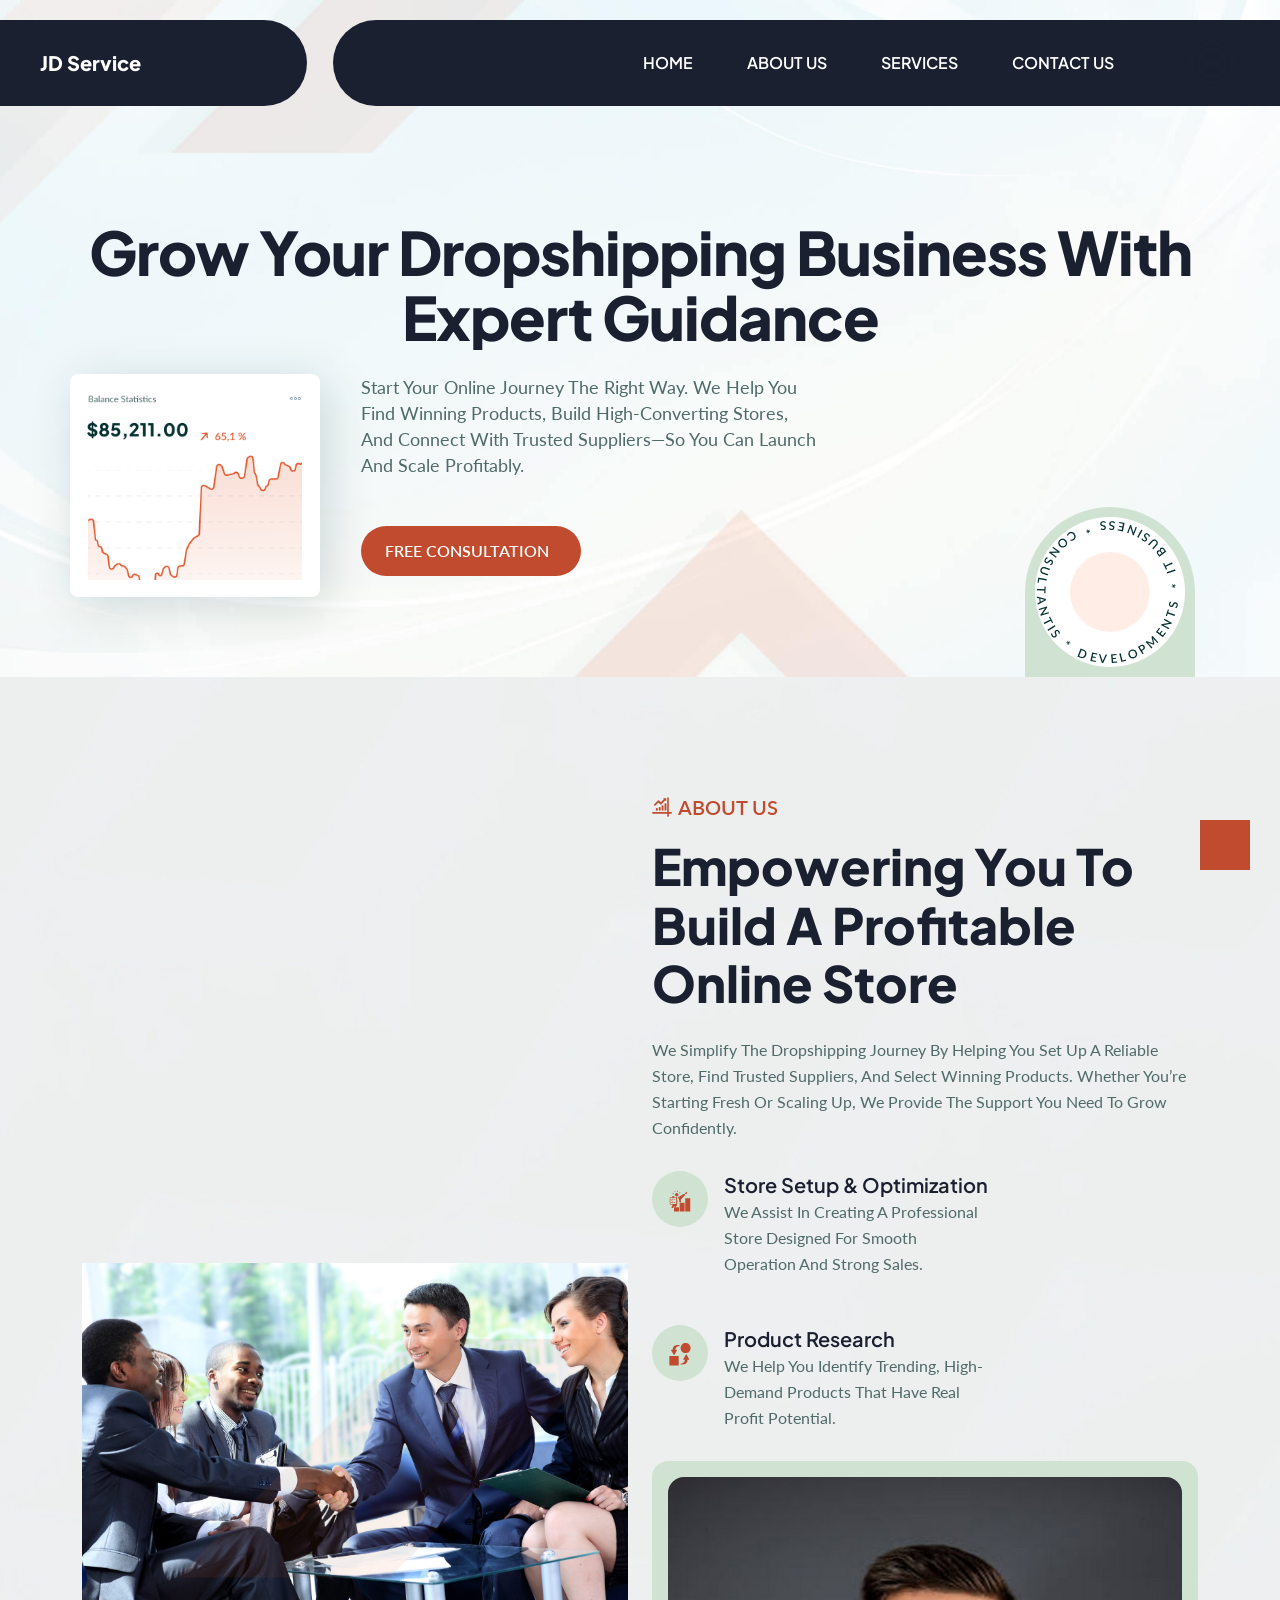
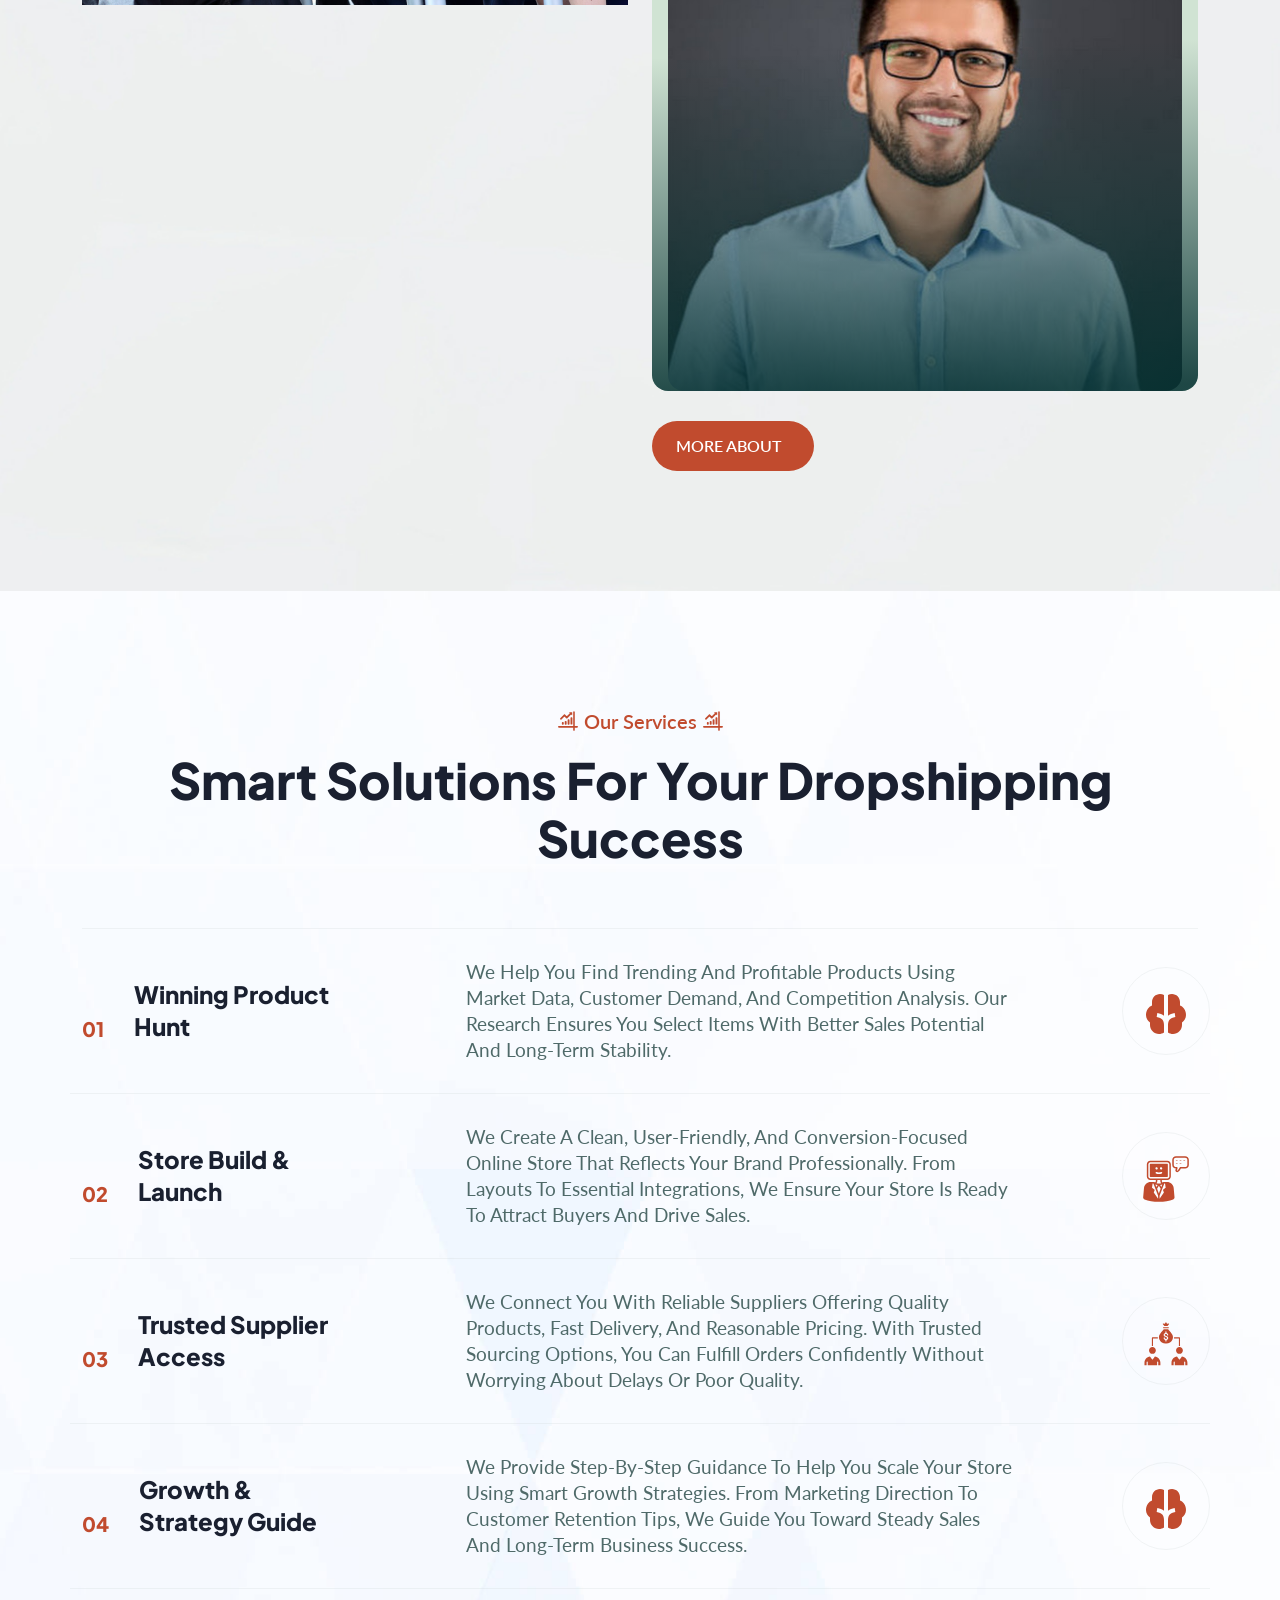
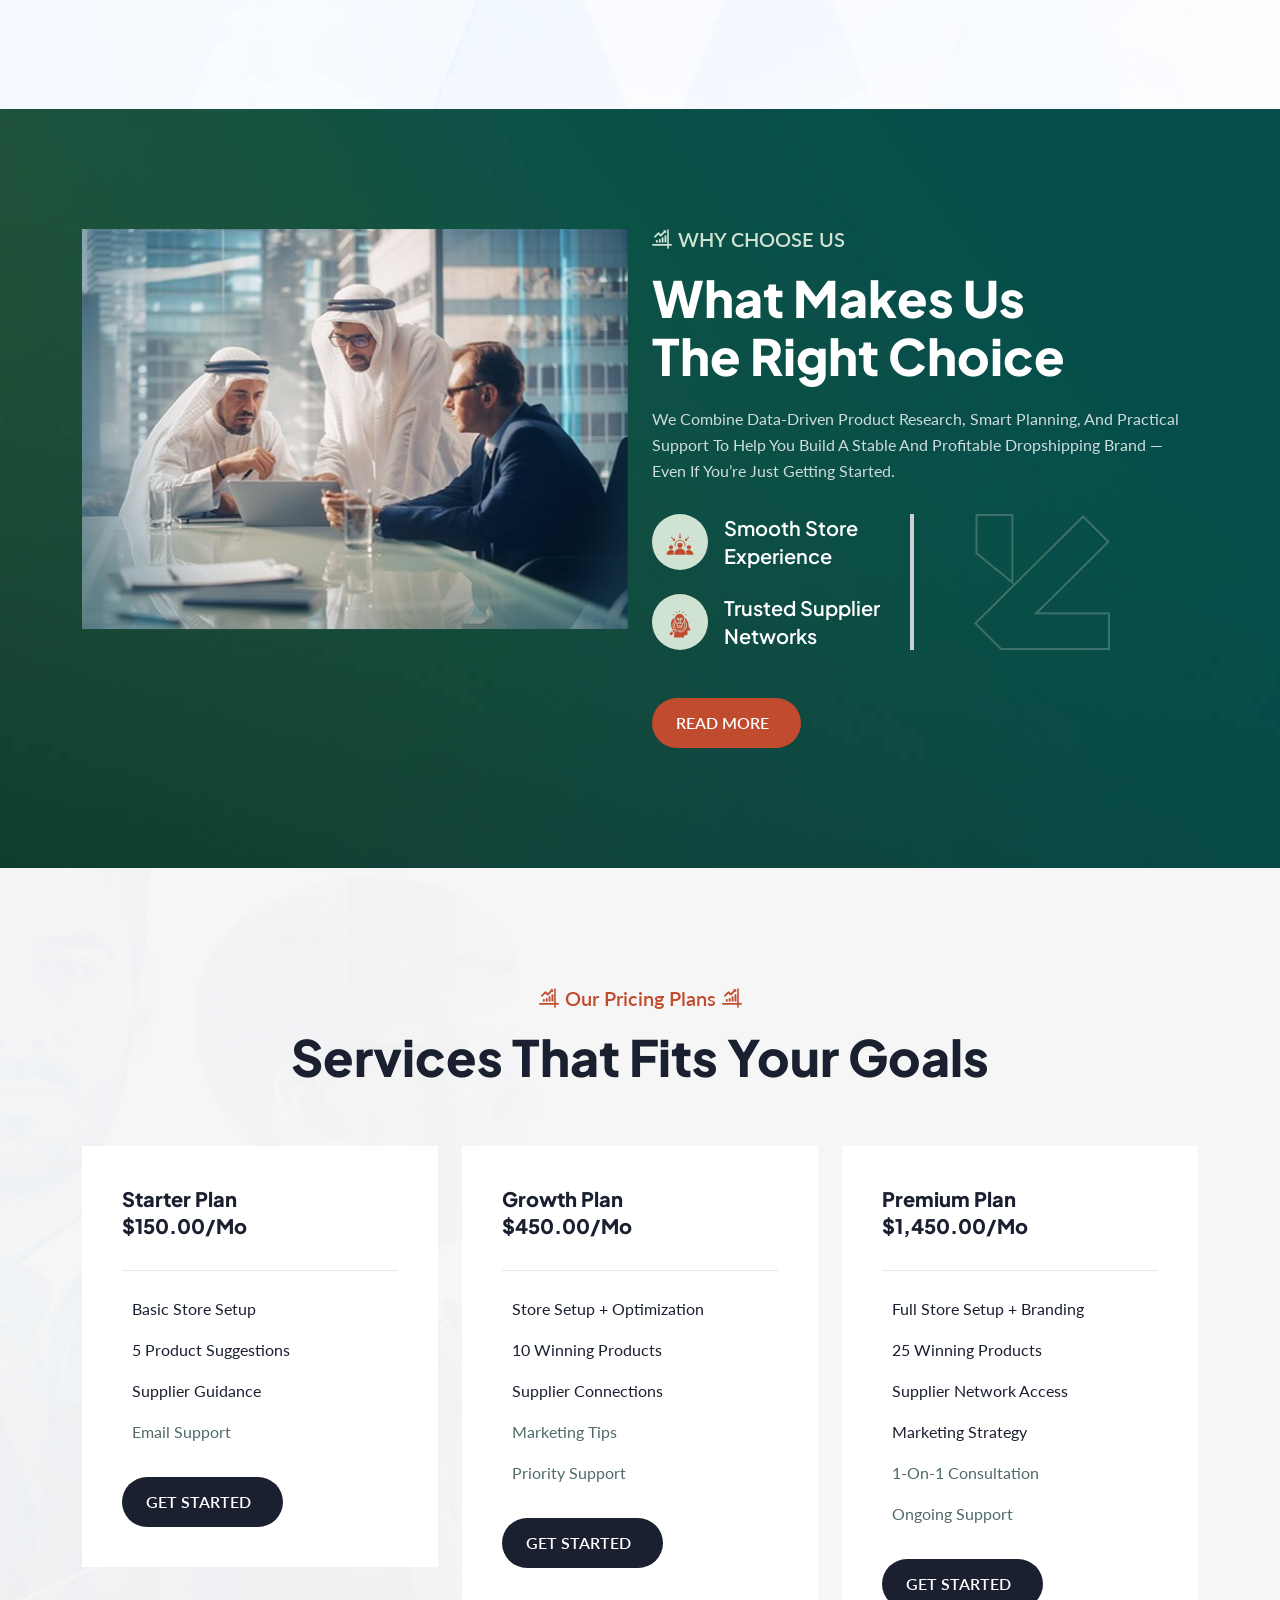
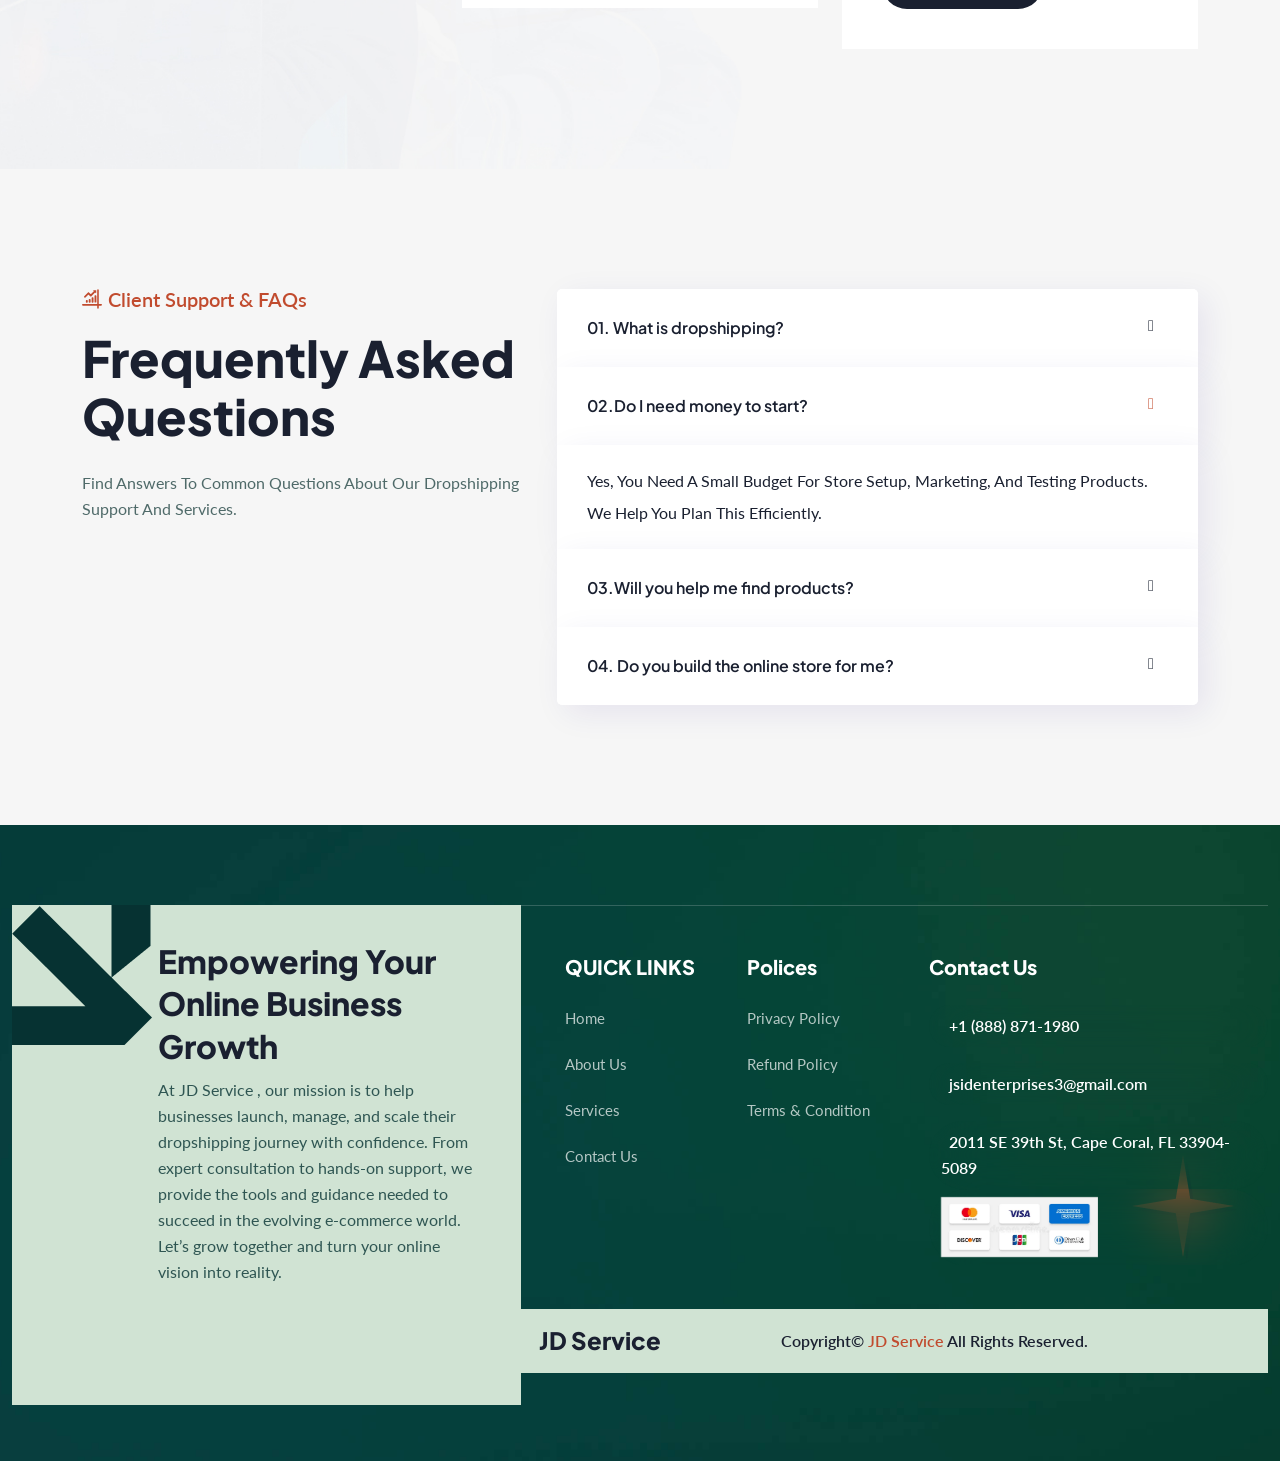
==== index.html @ 4fdf4303 "new" ====
<!DOCTYPE html>
<html lang="en">
    <!--<< Header Area >>-->
    <head>
       <!-- ========== Meta Tags ========== -->
        <meta charset="UTF-8">
        <meta http-equiv="X-UA-Compatible" content="IE=edge">
        <meta name="viewport" content="width=device-width, initial-scale=1">
        <meta name="author" content="Gramentheme">
        <meta name="description" content="Crovix – Corporate Business Consulting HTML Template">
        <!-- ======== Page title ============ -->
        <title>JD Service </title>
        <!--<< Favcion >>-->
        <link rel="shortcut icon" href="assets/img/favicon.svg">
        <!--<< Bootstrap min.css >>-->
        <link rel="stylesheet" href="assets/css/bootstrap.min.css">
        <!--<< All Min Css >>-->
        <link rel="stylesheet" href="assets/css/all.min.css">
        <!--<< Animate.css >>-->
        <link rel="stylesheet" href="assets/css/animate.css">
        <!--<< Magnific Popup.css >>-->
        <link rel="stylesheet" href="assets/css/magnific-popup.css">
        <!--<< MeanMenu.css >>-->
        <link rel="stylesheet" href="assets/css/meanmenu.css">
        <!--<< Swiper Bundle.css >>-->
        <link rel="stylesheet" href="assets/css/swiper-bundle.min.css">
        <!--<< Nice Select.css >>-->
        <link rel="stylesheet" href="assets/css/nice-select.css">
        <!--<< Main.css >>-->
        <link rel="stylesheet" href="assets/css/main.css">
                            
    </head>
    <body>

       
        <!-- Preloader Start -->
          

        <!-- GT Back To Top Start -->
        <button id="gt-back-top" class="gt-back-to-top show">
            <i class="fa-regular fa-arrow-up"></i>
        </button>

        <!-- GT MouseCursor Start -->
        <div class="mouseCursor cursor-outer"></div>
        <div class="mouseCursor cursor-inner"></div>

        <!-- Offcanvas Area Start -->
        <div class="fix-area">
            <div class="offcanvas__info">
                <div class="offcanvas__wrapper">
                    <div class="offcanvas__content">
                        <div class="offcanvas__top mb-5 d-flex justify-content-between align-items-center">
                            <div class="offcanvas__logo">
                                 <a href="index.html">
                                    <h3>JD Service </h3>
                                </a>
                            </div>
                            <div class="offcanvas__close">
                                <button>
                                <i class="fas fa-times"></i>
                                </button>
                            </div>
                        </div>
                        <p class="text d-none d-xl-block">
                           At JD Service , we focus on guiding new and growing businesses toward successful dropshipping. Our structured approach makes complex steps simple, helping you launch confidently and scale with ease. Whether you’re just beginning or looking to expand, our professional support ensures stability, growth, and long-term success.
                        </p>
                        <div class="mobile-menu fix mb-3"></div>
                        <div class="offcanvas__contact d-xl-block">
                            <h4 class="d-xl-block">Contact Info</h4>
                            <ul class="d-xl-block">
                                <li class="d-flex align-items-center">
                                    <div class="offcanvas__contact-icon">
                                        <i class="fal fa-map-marker-alt"></i>
                                    </div>
                                    <div class="offcanvas__contact-text">
                                        <a target="_blank" href="#">2011 SE 39th St, Cape Coral, FL 33904-5089</a>
                                    </div>
                                </li>
                                <li class="d-flex align-items-center">
                                    <div class="offcanvas__contact-icon mr-15">
                                        <i class="fal fa-envelope"></i>
                                    </div>
                                    <div class="offcanvas__contact-text">
                                        <a href="mailto:jsidenterprises3@gmail.com"><span class="mailto:jsidenterprises3@gmail.com">jsidenterprises3@gmail.com</span></a>
                                    </div>
                                </li>
                                <li class="d-flex align-items-center">
                                    <div class="offcanvas__contact-icon mr-15">
                                        <i class="fal fa-clock"></i>
                                    </div>
                                    <div class="offcanvas__contact-text">
                                        <a target="_blank" href="#">MON-SAT 8:00 AM-6:00 PM EDT</a>
                                    </div>
                                </li>
                                <li class="d-flex align-items-center">
                                    <div class="offcanvas__contact-icon mr-15">
                                        <i class="far fa-phone"></i>
                                    </div>
                                    <div class="offcanvas__contact-text">
                                        <a href="tel:+18888711980">+1 (888) 871-1980</a>
                                    </div>
                                </li>
                            </ul>
                         
                        </div>
                    </div>
                </div>
            </div>
        </div>
        <div class="offcanvas__overlay"></div>
       
        <!-- Header Section Start -->
        <header id="header-sticky" class="header-1">
            <div class="container-fluid">
                <div class="mega-menu-wrapper">
                    <div class="header-main">
                        <div class="header-left">
                            <div class="logo">
                            <a href="index.html" class="header-logo">
                                <h4 class="text-white">JD Service </h4>
                            </a>
                             <a href="index.html" class="header-logo-2">
                                <h3 class="">JD Service </h2>
                                
                            </a>
                        </div>
                        </div>
                        <div class="header-right d-flex align-items-center mt-0">
                            <div class="mean__menu-wrapper">
                                <div class="main-menu">
                                    <nav id="mobile-menu">
                                        <ul>
                                            <li class="has-dropdown active menu-thumb">
                                                <a href="index.html">
                                                    HOME
                                                </a>
                                            </li>
                                            <li>
                                                <a href="about.html">ABOUT US</a>
                                            </li>
                                           
                                            <li>
                                                <a href="service.html">
                                                    SERVICES
                                                </a>
                                                
                                            </li>
                                            
                                          
                                            <li>
                                                <a href="contact.html">CONTACT US</a>
                                            </li>
                                        </ul>
                                    </nav>
                                </div>
                            </div> 
                            <div class="header-call-item">
                                <div class="caller-button">
                                    <div class="icon">
                                        <i class="fa-solid fa-phone"></i>
                                    </div>
                                    <div class="content">
                                        <span>MON-SAT 8:00 AM-6:00 PM EDT</span>
                                        <h3>
                                            <a href="tel:+18888711980">+1 (888) 871-1980</a>
                                        </h3>
                                    </div>
                                </div>
                                <div class="header__hamburger my-auto">
                                <div class="sidebar__toggle">
                                    <i class="fa-solid fa-bars-staggered"></i>
                                </div>
                            </div>
                            </div>
                        </div>
                    </div>
                </div>
            </div>
        </header>

        <!-- GT Hero Section Start -->
        <section class="hero-section hero-1 fix bg-cover" style="background-image: url(assets/img/home-1/hero/hero-1-bg.jpg);">
            <div class="radius-box-1">
                <div class="circle-image">
                    <img src="assets/img/home-1/hero/circle.png" alt="img">
                    <div class="star">
                        <i class="fa-solid fa-star"></i>
                    </div>
                </div>
            </div>
            <div class="right-shape">
                <img src="assets/img/home-1/hero/count.png" alt="">
            </div>
           <div class="container-fluid">
              <div class="row g-4">
                <div class="col-xl-12">
                    <div class="gt-hero-content">
                        <h1 class="wow img-custom-anim-top" data-wow-duration="1.3s" data-wow-delay="0.3s">
                            Grow Your Dropshipping Business  with Expert Guidance
                        </h1>
                    </div>
                </div>
                <div class="col-xl-3 col-lg-3">
                    <div class="gt-shape-image">
                        <img src="assets/img/home-1/hero/map.png" alt="img">
                    </div>
                </div>
                
                <div class="col-xl-5 col-lg-5">
                    <div class="right-content wow img-custom-anim-right" data-wow-duration="1.3s" data-wow-delay="0.3s">
                        <p>
                           Start your online journey the right way. We help you find winning products, build high-converting stores, and connect with trusted suppliers—so you can launch and scale profitably.
                        </p>
                        <a href="contact.html" class="gt-theme-btn">
                            <span>FREE CONSULTATION <i class="fa-solid fa-arrow-right"></i></span>
                            <span>FREE CONSULTATION <i class="fa-solid fa-arrow-right"></i></span>
                        </a>
                    </div>
                </div>
              </div>
           </div>
        </section>

        <!-- GT About Section Start -->
        <section class="about-section-1 section-padding fix bg-cover" style="background-image: url(assets/img/home-1/about/about-bg.jpg);">
            <div class="container">
                <div class="gt-about-wrapper">
                    <div class="row g-4 align-items-center">
                        <div class="col-lg-6">
                            <div class="gt-about-image wow img_full img_left_animation">
                                <img src="assets/img/AdobeStock_43465749.jpeg" alt="img">
                                <div class="gt-shape">
                                     <img src="assets/img/home-1/about/shape-2.png" alt="img">
                                </div>
                            </div>
                        </div>
                        <div class="col-lg-6">
                            <div class="gt-about-content">
                                <div class="gt-section-title mb-0">
                                    <span class="gt-sub-title wow fadeInUp">
                                        <img src="assets/img/home-1/icon/03.svg" alt="img"> ABOUT US
                                    </span>
                                    <h2 class="wow fadeInUp" data-wow-delay=".3s">
                                        Empowering You to Build a Profitable Online Store
                                    </h2>
                                </div>
                                <p class="gt-text wow fadeInUp" data-wow-delay=".5s">
                                    We simplify the dropshipping journey by helping you set up a reliable store, find trusted suppliers, and select winning products. Whether you’re starting fresh or scaling up, we provide the support you need to grow confidently.
                                </p>
                                <div class="gt-about-right-item">
                                    <div class="gt-about-icon">
                                        <div class="gt-icon-item wow fadeInUp" data-wow-delay=".3s">
                                            <div class="gt-icon">
                                                <img src="assets/img/home-1/icon/17.svg" alt="img">
                                            </div>
                                            <div class="content">
                                                <h4>
                                                    Store Setup & Optimization
                                                </h4>
                                                <p>
                                                    We assist in creating a professional store designed for smooth operation and strong sales.
                                                </p>
                                            </div>
                                        </div>
                                        <div class="gt-icon-item mb-0 wow fadeInUp" data-wow-delay=".5s">
                                            <div class="gt-icon">
                                                <img src="assets/img/home-1/icon/18.svg" alt="img">
                                            </div>
                                            <div class="content">
                                                <h4>
                                                    Product Research
                                                </h4>
                                                <p>
                                                   We help you identify trending, high-demand products that have real profit potential.
                                                </p>
                                            </div>
                                        </div>
                                    </div>
                                    <div class="gt-right-image wow img_full img_right_animation">
                                        <img src="assets/img/unnamed.jpg" alt="img">
                                     
                                    </div>
                                </div>
                                <div class="gt-about-button-item wow fadeInUp" data-wow-delay=".3s">
                                     <a href="about.html" class="gt-theme-btn">
                                        <span>MORE ABOUT <i class="fa-solid fa-arrow-right"></i></span>
                                        <span>MORE ABOUT <i class="fa-solid fa-arrow-right"></i></span>
                                    </a>
                                    
                                </div>
                            </div>
                        </div>
                    </div>
                </div>
            </div>
        </section>

        <!-- GT Services Section Start -->
        <section class="gt-services-section section-padding fix bg-cover" style="background-image: url(assets/img/home-1/service/service-bg.jpg);">
            <div class="container">
                <div class="gt-section-title text-center">
                    <span class="gt-sub-title wow fadeInUp">
                        <img src="assets/img/home-1/icon/03.svg" alt="img"> Our Services <img src="assets/img/home-1/icon/03.svg" alt="img">
                    </span>
                    <h2 class="wow fadeInUp" data-wow-delay=".3s">
                        Smart Solutions for Your Dropshipping Success
                    </h2>
                </div>
                <div class="gt-service-wrapper">
                    <div class="row">
                        <div class="col-xl-12">
                        <div class="row align-items-center gt-service-main-items wow fadeInUp" data-wow-delay=".3s">

                                        <!-- Left Number + Title -->
                                        <div class="col-md-3 gt-service-left-items">
                                        <div class="service-content text-md-start text-center">
                                            <h4>01</h4>
                                            <h3>
                                            <a >Winning Product Hunt</a>
                                            </h3>
                                        </div>
                                        </div>

                                        <!-- Center Text (6 col) -->
                                        <div class="col-md-6">
                                        <div class="gt-service-left-items ">
                                            <p>
                                            We help you find trending and profitable products using market data, 
                                            customer demand, and competition analysis. Our research ensures you 
                                            select items with better sales potential and long-term stability.
                                            </p>
                                        </div>
                                        </div>

                                        <!-- Right Icon -->
                                        <div class="col-md-3 icon">
                                       
                                            <img src="assets/img/home-1/icon/21.svg" alt="img">
                                        
                                        </div>

                                    </div>


                                          <div class="row align-items-center gt-service-main-items wow fadeInUp" data-wow-delay=".3s">

                                        <!-- Left Number + Title -->
                                        <div class="col-md-3 gt-service-left-items">
                                          <div class="service-content ">
                                        <h4>02</h4>
                                        <h3>
                                            <a >Store Build &  Launch</a>
                                        </h3>
                                    </div>
                                        </div>

                                        <!-- Center Text (6 col) -->
                                        <div class="col-md-6">
                                        <div class="gt-service-left-items ">
                                            <p>
                                           We create a clean, user-friendly, and conversion-focused online store that reflects your brand professionally. From layouts to essential integrations, we ensure your store is ready to attract buyers and drive sales.
                                            </p>
                                        </div>
                                        </div>

                                        <!-- Right Icon -->
                                        <div class="col-md-3 icon">
                                       
                                             <img src="assets/img/home-1/icon/22.svg" alt="img">
                                        
                                        </div>

                                    </div>


                    <div class="row align-items-center gt-service-main-items wow fadeInUp" data-wow-delay=".3s">

                                        <!-- Left Number + Title -->
                                        <div class="col-md-3 gt-service-left-items">
                                        <div class="service-content text-md-start text-center">
                                            <h4>03</h4>
                                        <h3>
                                            <a >Trusted Supplier  Access</a>
                                        </h3>
                                           
                                        </div>
                                        </div>

                                        <!-- Center Text (6 col) -->
                                        <div class="col-md-6">
                                        <div class="gt-service-left-items ">
                                            <p>
                                        We connect you with reliable suppliers offering quality products, fast delivery, and reasonable pricing. With trusted sourcing options, you can fulfill orders confidently without worrying about delays or poor quality.
                                            </p>
                                        </div>
                                        </div>

                                        <!-- Right Icon -->
                                        <div class="col-md-3 icon">
                                       
                                            <img src="assets/img/home-1/icon/23.svg" alt="img">
                                        
                                        </div>

                                    </div>

                                    <div class="row align-items-center gt-service-main-items wow fadeInUp" data-wow-delay=".3s">

                                        <!-- Left Number + Title -->
                                        <div class="col-md-3 gt-service-left-items">
                                        <div class="service-content text-md-start text-center">
                                            <h4>04</h4>
                                        <h3>
                                            <a >Growth &  Strategy Guide</a>
                                        </h3>
                                           
                                        </div>
                                        </div>

                                        <!-- Center Text (6 col) -->
                                        <div class="col-md-6">
                                        <div class="gt-service-left-items ">
                                            <p>
                                         We provide step-by-step guidance to help you scale your store using smart growth strategies. From marketing direction to customer retention tips, we guide you toward steady sales and long-term business success.
                                            </p>
                                        </div>
                                        </div>

                                        <!-- Right Icon -->
                                        <div class="col-md-3 icon">
                                       
                                       <img src="assets/img/home-1/icon/21.svg" alt="img">
                                        
                                        </div>

                                    </div>
                        </div>
                    </div>
                </div>
            </div>
        </section>

        <!-- GT Why-Choose-Us Section Start -->
        <section class="gt-why-choose-us-section section-padding fix bg-cover" style="background-image: url(assets/img/home-1/choose-us/bg.jpg);">
            <div class="container">
                <div class="gt-why-choose-us-wrapper">
                    <div class="row g-4">
                        <div class="col-lg-6">
                            <div class="gt-why-choose-us-image wow  img_left_animation">
                                <img src="assets/img/638521537177276547.png" alt="">
                            </div>
                        </div>
                        <div class="col-lg-6">
                            <div class="gt-why-choose-us-content">
                                <div class="gt-section-title mb-0">
                                    <span class="gt-sub-title style-2 wow fadeInUp">
                                        <img src="assets/img/home-1/icon/01.svg" alt="img"> WHY CHOOSE US
                                    </span>
                                    <h2 class="text-white wow fadeInUp" data-wow-delay=".3s">
                                        What Makes Us <br> the Right Choice
                                    </h2>
                                </div>
                                <div class="gt-text wow fadeInUp" data-wow-delay=".5s">
                                    We combine data-driven product research, smart planning, and practical support to help you build a stable and profitable dropshipping brand — even if you’re just getting started.
                                </div>
                                <div class="gt-why-choose-us-item">
                                    <div class="gt-chosse-us-icon-item">
                                        <div class="gt-chosse-us-icon wow fadeInUp" data-wow-delay=".3s">
                                            <div class="icon">
                                                <img src="assets/img/home-1/icon/19.svg" alt="img">
                                            </div>
                                            <div class="content">
                                                <h4>Smooth Store <br> Experience</h4>
                                            </div>
                                        </div>
                                        <div class="gt-chosse-us-icon mb-0 wow fadeInUp" data-wow-delay=".5s">
                                            <div class="icon">
                                                <img src="assets/img/home-1/icon/20.svg" alt="img">
                                            </div>
                                            <div class="content">
                                                <h4>Trusted Supplier <br>  Networks</h4>
                                            </div>
                                        </div>
                                    </div>
                                    <div class="gt-arrow">
                                        <img src="assets/img/home-1/choose-us/arrow.png" alt="img">
                                    </div>
                                </div>
                                <div class="gt-choose-us-button wow fadeInUp" data-wow-delay=".3s">
                                    <a href="about.html" class="gt-theme-btn">
                                        <span>READ MORE <i class="fa-solid fa-arrow-right"></i></span>
                                        <span>READ MORE <i class="fa-solid fa-arrow-right"></i></span>
                                    </a>
                                    
                                </div>
                            </div>
                        </div>
                    </div>
                </div>
            </div>
        </section>

        <!-- GT Team Section Start -->
     

        <!-- GT Pricing Section Start -->
        <section class="gt-pricing-section-1 section-padding fix bg-cover" style="background-image: url(assets/img/home-1/pricing-bg.jpg);">
            <div class="container">
                <div class="gt-section-title text-center">
                    <span class="gt-sub-title wow fadeInUp">
                        <img src="assets/img/home-1/icon/03.svg" alt="img"> Our Pricing Plans <img src="assets/img/home-1/icon/03.svg" alt="img">
                    </span>
                    <h2 class="wow fadeInUp" data-wow-delay=".3s">
                       Services That Fits Your Goals
                    </h2>
                </div>
               
                <div class="tab-content">
                    <div id="technical" class="tab-pane fade active show" role="tabpanel">
                        <div class="row">
                            

                              <div class="col-xl-4 col-lg-6 col-md-6">
                                <div class="gt-pricing-card-items">
                                    <div class="gt-pricing-header">
                                        <div class="content">
                                             <h3>Starter Plan</h3>
                                            
                                            <h3>$150.00/mo</h3>
                                        </div>
                                    </div>
                                    <ul class="gt-pricing-list">
                                        <li>
                                            <i class="fa-solid fa-check-double"></i>
                                            Basic Store Setup
                                        </li>
                                        <li>
                                            <i class="fa-solid fa-check-double"></i>
                                            5 Product Suggestions
                                        </li>
                                        <li>
                                            <i class="fa-solid fa-check-double"></i>
                                            Supplier Guidance
                                        </li>
                                        <li class="style-2">
                                            <i class="fa-solid fa-check-double"></i>
                                            Email Support
                                        </li>
                                     
                                    </ul>
                                    <a href="service.html" class="gt-theme-btn">
                                        <span>GET STARTED <i class="fa-solid fa-arrow-right"></i></span>
                                        <span>GET STARTED <i class="fa-solid fa-arrow-right"></i></span>
                                    </a>
                                </div>
                            </div>
                            <div class="col-xl-4 col-lg-6 col-md-6">
                                <div class="gt-pricing-card-items">
                                    <div class="gt-pricing-header">
                                        
                                        <div class="content">
                                            <h3>Growth Plan</h3>
                                            
                                             <h3>$450.00/mo</h3>
                                        </div>
                                    </div>
                                    <ul class="gt-pricing-list">
                                        <li>
                                            <i class="fa-solid fa-check-double"></i>
                                            Store Setup + Optimization
                                        </li>
                                        <li>
                                            <i class="fa-solid fa-check-double"></i>
                                            10 Winning Products
                                        </li>
                                        <li>
                                            <i class="fa-solid fa-check-double"></i>
                                            Supplier Connections
                                        </li>
                                        <li class="style-2">
                                            <i class="fa-solid fa-check-double"></i>
                                            Marketing Tips
                                        </li>
                                        <li class="style-2">
                                            <i class="fa-solid fa-check-double"></i>
                                            Priority Support
                                        </li>
                                    </ul>
                                    <a href="service.html" class="gt-theme-btn">
                                        <span>GET STARTED <i class="fa-solid fa-arrow-right"></i></span>
                                        <span>GET STARTED <i class="fa-solid fa-arrow-right"></i></span>
                                    </a>
                                </div>
                            </div>
                            <div class="col-xl-4 col-lg-6 col-md-6">
                                <div class="gt-pricing-card-items">
                                    <div class="gt-pricing-header">
                                        
                                        <div class="content">
                                            <h3>Premium Plan</h3>
                                            
                                            <h3>$1,450.00/mo</h3>
                                        </div>
                                    </div>
                                    <ul class="gt-pricing-list">
                                        <li>
                                            <i class="fa-solid fa-check-double"></i>
                                            Full Store Setup + Branding
                                        </li>
                                        <li>
                                            <i class="fa-solid fa-check-double"></i>
                                       25 Winning Products
                                        </li>
                                        <li>
                                            <i class="fa-solid fa-check-double"></i>
                                           Supplier Network Access
                                        </li>
                                        <li>
                                            <i class="fa-solid fa-check-double"></i>
                                            Marketing Strategy
                                        </li>
                                        <li class="style-2">
                                            <i class="fa-solid fa-check-double"></i>
                                            1-on-1 Consultation
                                        </li>
                                        <li class="style-2">
                                            <i class="fa-solid fa-check-double"></i>
                                            Ongoing Support
                                        </li>
                                    </ul>
                                    <a href="service.html" class="gt-theme-btn">
                                        <span>GET STARTED <i class="fa-solid fa-arrow-right"></i></span>
                                        <span>GET STARTED <i class="fa-solid fa-arrow-right"></i></span>
                                    </a>
                                </div>
                            </div>
                        </div>
                    </div>
                    
                </div>
            </div>
        </section>

        <!-- GT Video Section Start -->
        

        <!-- GT Testimonial Section Start -->
        

        <!-- GT Faq Section Start -->
        <section class="gt-faq-section section-padding fix section-bg-1">
            <div class="container">
                <div class="gt-faq-wrapper">
                    <div class="row g-4">
                        <div class="col-lg-5">
                            <div class="gt-faq-content">
                                <div class="gt-section-title mb-0">
                                    <span class="gt-sub-title wow fadeInUp">
                                        <img src="assets/img/home-1/icon/03.svg" alt="img"> Client Support & FAQs
                                    </span>
                                    <h2 class="wow fadeInUp" data-wow-delay=".3s">
                                        Frequently Asked Questions
                                    </h2>
                                </div>
                                <p class="gt-text wow fadeInUp" data-wow-delay=".5s">
                                    Find answers to common questions about our dropshipping support and services.
                                </p>
                           
                            </div>
                        </div>
                        <div class="col-lg-7">
                            <div class="faq-items">
                                <div class="accordion" id="accordionExample">
                                    <div class="accordion-item wow fadeInUp" data-wow-delay=".2s">
                                        <h4 class="accordion-header" id="headingTwo">
                                            <button class="accordion-button collapsed" type="button" data-bs-toggle="collapse"
                                                data-bs-target="#collapseTwo" aria-expanded="false" aria-controls="collapseTwo">
                                                01. What is dropshipping?
                                            </button>
                                        </h4>
                                        <div id="collapseTwo" class="accordion-collapse collapse" aria-labelledby="headingTwo"
                                            data-bs-parent="#accordionExample">
                                            <div class="accordion-body">
                                                <p>
                                                   Dropshipping is a business model where you sell products online without keeping inventory. When a customer orders, the supplier ships the product directly to them.
                                                </p>
                                            </div>
                                        </div>
                                    </div>
                                    <div class="accordion-item wow fadeInUp" data-wow-delay=".8s">
                                        <h4 class="accordion-header" id="headingOne">
                                            <button class="accordion-button" type="button" data-bs-toggle="collapse"
                                                data-bs-target="#collapseOne" aria-expanded="true" aria-controls="collapseOne">
                                                02.Do I need money to start?
                                            </button>
                                        </h4>
                                        <div id="collapseOne" class="accordion-collapse collapse show"
                                            aria-labelledby="headingOne" data-bs-parent="#accordionExample">
                                            <div class="accordion-body">
                                                <p>
                                                    Yes, you need a small budget for store setup, marketing, and testing products. We help you plan this efficiently.
                                                </p>
                                            </div>
                                        </div>
                                    </div>
                                    <div class="accordion-item wow fadeInUp" data-wow-delay=".4s">
                                        <h4 class="accordion-header" id="headingthree">
                                            <button class="accordion-button collapsed" type="button" data-bs-toggle="collapse"
                                                data-bs-target="#collapsethree" aria-expanded="false"
                                                aria-controls="collapsethree">
                                               03.Will you help me find products?
                                            </button>
                                        </h4>
                                        <div id="collapsethree" class="accordion-collapse collapse"
                                            aria-labelledby="headingthree" data-bs-parent="#accordionExample">
                                            <div class="accordion-body">
                                                <p>
                                                    Yes! We research and recommend profitable, trending products based on strong market demand.
                                                </p>
                                            </div>
                                        </div>
                                    </div>
                                    <div class="accordion-item wow fadeInUp" data-wow-delay=".6s">
                                        <h4 class="accordion-header" id="headingfour">
                                            <button class="accordion-button collapsed" type="button" data-bs-toggle="collapse"
                                                data-bs-target="#collapsefour" aria-expanded="false"
                                                aria-controls="collapsefour">
                                           04. Do you build the online store for me?
                                            </button>
                                        </h4>
                                        <div id="collapsefour" class="accordion-collapse collapse" aria-labelledby="headingfour"
                                            data-bs-parent="#accordionExample">
                                            <div class="accordion-body">
                                                <p>
                                                    Yes, we help you create a clean, professional store designed for smooth customer experience and sales.
                                                </p>
                                            </div>
                                        </div>
                                    </div>
                                </div>
                            </div>
                        </div>
                    </div>
                </div>
            </div>
        </section>

         <!-- GT Brand-Section Start -->
        <!-- <div class="gt-brand-section section-padding section-bg-1 pt-0 fix">
            <div class="container">
                <div class="gt-brand-wrapper-2 gt-style-1">
                    <div class="gt-brand-item">
                        <div class="swiper gt-brand-slider">
                            <div class="swiper-wrapper">
                                <div class="swiper-slide">
                                    <div class="gt-brand-image">
                                        <img src="assets/img/home-1/brand/06.png" alt="img">
                                    </div>
                                </div>
                                 <div class="swiper-slide">
                                    <div class="gt-brand-image">
                                        <img src="assets/img/home-1/brand/07.png" alt="img">
                                    </div>
                                </div>
                                 <div class="swiper-slide">
                                     <div class="gt-brand-image">
                                        <img src="assets/img/home-1/brand/08.png" alt="img">
                                    </div>
                                </div>
                                 <div class="swiper-slide">
                                    <div class="gt-brand-image">
                                        <img src="assets/img/home-1/brand/09.png" alt="img">
                                    </div>
                                </div>
                                 <div class="swiper-slide">
                                     <div class="gt-brand-image">
                                        <img src="assets/img/home-1/brand/10.png" alt="img">
                                    </div>
                                </div>
                            </div>
                        </div>
                    </div>
                </div>
            </div>
        </div> -->

        <!-- GT News-Section Start -->
 

        <!-- Gt-Footer Section Start -->
        <footer class="gt-footer-section-1 fix bg-cover" style="background-image: url(assets/img/home-1/footer-bg-2.jpg);">
           
            <div class="container custom-container">
                <div class="gt-footer-widget-wrapper-1">
                    <div class="shape float-bob-y">
                        <img src="assets/img/home-1/Star-1.png" alt="img">
                    </div>
                    <div class="row">
                        <div class="col-xl-5 col-lg-5">
                            <div class="gt-footer-left-item-1 wow img_full img_left_animation">
                                <div class="gt-arrow">
                                    <img src="assets/img/home-1/arrow.png" alt="img">
                                </div>
                                <div class="footer-left-content">
                                    <h3>
                                        Empowering Your Online Business Growth
                                    </h3>
                                    <p>
                                       At JD Service , our mission is to help businesses launch, manage, and scale their dropshipping journey with confidence. From expert consultation to hands-on support, we provide the tools and guidance needed to succeed in the evolving e-commerce world. Let’s grow together and turn your online vision into reality.
                                    </p>
                                
                                </div>
                            </div>
                        </div>
                        <div class="col-xl-7 col-lg-7">
                            <div class="gt-footer-right-item">
                                <div class="row">
                                    
                                     <div class="col-xl-3 col-lg-3 col-md-4 wow fadeInUp" data-wow-delay=".5s">
                                        <div class="gt-footer-single-items">
                                            <div class="gt-widget-title">
                                                <h4>QUICK LINKS</h4>
                                            </div>
                                            <ul class="gt-list-items">
                                                <li>
                                                    <a href="/">Home</a>
                                                </li>
                                                <li>
                                                    <a href="about.html">About Us</a>
                                                </li>
                                                <li>
                                                    <a href="service.html">Services</a>
                                                </li>
                                                
                                                <li>
                                                    <a href="./contact.html">Contact Us</a>
                                                </li>
                                               
                                            </ul>
                                        </div>
                                    </div>
                                     
                                     <div class="col-xl-3 col-lg-3 col-md-4 wow fadeInUp" data-wow-delay=".5s">
                                        <div class="gt-footer-single-items">
                                            <div class="gt-widget-title">
                                                <h4>Polices</h4>
                                            </div>
                                             <ul class="gt-list-items">
                                                <li>
                                                   <a href="privacy.html">Privacy Policy</a>
                                                </li>
                                                <li>
                                                    <a href="refund.html">Refund Policy</a>
                                                </li>
                                                <li>
                                                    <a href="terms.html">Terms & Condition</a>
                                                </li>
                                               
                                            </ul>
                                        </div>
                                    </div>
                                   <div class="col-xl-6 col-lg-4 col-md-4 wow fadeInUp" data-wow-delay=".7s">
                                        <div class="gt-footer-single-items">
                                            <div class="gt-widget-title">
                                                <h4>Contact Us</h4>
                                            </div>

                                            <div class="footer-contact-content">
                                                <ul class="contact-list">
                                                    <li>
                                                        <i class="fa-solid fa-phone"></i>
                                                        <a href="tel:+18888711980">+1 (888) 871-1980</a>
                                                    </li>

                                                    <li class=" mt-3">
                                                        <i class="fa-solid fa-envelope"></i>
                                                        <a href="mailto:jsidenterprises3@gmail.com">
                                                           jsidenterprises3@gmail.com
                                                        </a>
                                                    </li>

                                                    <li class=" mt-3 text-white">
                                                        <i class="fa-solid fa-location-dot"></i>
                                                       2011 SE 39th St, Cape Coral, FL 33904-5089
                                                    </li>
                                                    <li>
                                                        <img src="./assets/img/delhi-india-february-popular-credit-card-companies-logos-including-mastercard-visa-american-express-more-211749084.webp" alt="" class="img-fluid" width="50%">
                                                    </li>
                                                </ul>
                                            </div>
                                        </div>

                                    </div>
                                </div>
                                <div class="gt-footer-bottom wow img_full img_right_animation">
                                    <a href="index.html"><h3>JD Service </h3></a>
                                    <p>Copyright© <span>JD Service </span> All Rights Reserved.</p>
                                </div>
                            </div>
                        </div>
                    </div>
                    <div class="mt-3">
      

                    </div>
                        </div>
            </div>
        </footer>
         
        <!--<< All JS Plugins >>-->
        <script src="assets/js/jquery-3.7.1.min.js"></script>
        <!--<< Viewport Js >>-->
        <script src="assets/js/viewport.jquery.js"></script>
        <!--<< Bootstrap Js >>-->
        <script src="assets/js/bootstrap.bundle.min.js"></script>
        <!--<< nice-selec Js >>-->
        <script src="assets/js/jquery.nice-select.min.js"></script>
        <!--<< Waypoints Js >>-->
        <script src="assets/js/jquery.waypoints.js"></script>
        <!--<< Counterup Js >>-->
        <script src="assets/js/jquery.counterup.min.js"></script>
        <!--<< Swiper Slider Js >>-->
        <script src="assets/js/swiper-bundle.min.js"></script>
        <!--<< MeanMenu Js >>-->
        <script src="assets/js/jquery.meanmenu.min.js"></script>
        <!--<< Magnific Popup Js >>-->
        <script src="assets/js/jquery.magnific-popup.min.js"></script>
        <!--<< Wow Animation Js >>-->
        <script src="assets/js/wow.min.js"></script>
         <!--<< gsap Js >>-->
        <script src="assets/js/gsap.js"></script>
         <!--<< scroll-trigger Js >>-->
         <script src="assets/js/scroll-trigger.js"></script>
        <!--<< Main.js >>-->
        <script src="assets/js/main.js"></script>
    </body>
</html>
---- assets/css/main.css ----
@charset "UTF-8";
/*
Theme Name: Crovix 
Author: Gramentheme
Author URI: https://themeforest.net/user/Gramentheme/portfolio
Description: "Crovix – Corporate Business Consulting HTML Template
Service Html Template 
Version: 1.0.0
*/
/*CSS Table Of Content Ends Here*/
/*
--------------------------------------------------------------
[Table of Contents]
--------------------------------------------------------------
01. Variables & Mixins
02. Typography
03. Buttons
04. About 
05. Animation 
06. Brand 
07. Contact
08. Cta
09. Faq
10. Feature
11. Footer
12. Header
13. Helping
14. Hero
15. Marquee
16. Meanmenu
17. News
18. Preloader
19. Pricing
20. Project
21. Section
22. Service
23. Team
24. Testimonial

--------------------------------------------------------------
*/
@import url("https://fonts.googleapis.com/css2?family=Plus+Jakarta+Sans:ital,wght@0,200..800;1,200..800&display=swap");
@import url("https://fonts.googleapis.com/css2?family=Lato:ital,wght@0,100;0,300;0,400;0,700;0,900;1,100;1,300;1,400;1,700;1,900&display=swap");
:root {
  --gt-body: #fff;
  --gt-black: #000;
  --gt-white: #fff;
  --gt-theme: #c14b2e;
  --gt-theme-2: #d0e3d3;
  --gt-header: #1a2030;
   --gt-text: #4F6A69;
  --gt-border: #CAD2D2;
  --gt-bg: #F6F6F6;
  --gt-bg-2: #d0e3d3;
  --gt-box-shadow: 0px 1px 14px 0px rgba(0, 0, 0, 0.13);
}

.gt-theme-btn {
  display: inline-flex;
  align-items: center;
  justify-content: center;
  font-size: 16px;
  padding: 12px 24px;
  border-radius: 100px;
  border: 0;
  position: relative;
  min-width: auto;
  text-transform: uppercase;
  overflow: hidden;
  transition: all 0.4s ease-in-out;
  font-family: "Lato", sans-serif;
  font-weight: 600;
  background-color: var(--gt-theme);
  color: var(--gt-white);
}
.gt-theme-btn span {
  font-size: 16px;
  display: flex;
  align-items: center;
  gap: 8px;
  transition: opacity 0.35s ease, transform 0.35s ease;
}
.gt-theme-btn span i {
  transition: transform 0.35s ease;
  transform: rotate(-45deg);
}
.gt-theme-btn span:last-child {
  position: absolute;
  opacity: 0;
  transform: translateY(50px);
}
.gt-theme-btn:hover {
  background-color: var(--gt-header);
}
.gt-theme-btn:hover span:first-child,
.gt-theme-btn:hover .btn:focus span:first-child {
  opacity: 0;
  transform: translateY(-50px);
}
.gt-theme-btn:hover span:last-child,
.gt-theme-btn:hover .btn:hover span:last-child,
.gt-theme-btn:hover .btn:focus span:last-child {
  opacity: 1;
  transform: translateY(0);
}
.gt-theme-btn:hover i {
  transform: rotate(0);
}

.gt-link-btn {
  display: inline-flex;
  align-items: center;
  justify-content: center;
  font-size: 16px;
  position: relative;
  min-width: auto;
  text-transform: capitalize;
  overflow: hidden;
  transition: all 0.4s ease-in-out;
  font-family: "Lato", sans-serif;
  font-weight: 600;
  color: var(--gt-theme);
}
.gt-link-btn span {
  font-size: 16px;
  display: flex;
  align-items: center;
  gap: 8px;
  transition: opacity 0.35s ease, transform 0.35s ease;
}
@media (max-width: 1399px) {
  .gt-link-btn span {
    font-size: 14px;
  }
}
.gt-link-btn span i {
  transition: transform 0.35s ease;
  transform: rotate(-45deg);
}
.gt-link-btn span:last-child {
  position: absolute;
  opacity: 0;
  transform: translateY(50px);
}
.gt-link-btn:hover span:first-child,
.gt-link-btn:hover .btn:focus span:first-child {
  opacity: 0;
  transform: translateY(-50px);
}
.gt-link-btn:hover span:last-child,
.gt-link-btn:hover .btn:hover span:last-child,
.gt-link-btn:hover .btn:focus span:last-child {
  opacity: 1;
  transform: translateY(0);
}
.gt-link-btn:hover i {
  transform: rotate(0);
}

/* --------------------------------------------
    Template Default Fonts & Fonts Styles
 ---------------------------------------------- */
body {
  font-family: "Lato", sans-serif;
  font-size: 16px;
  font-weight: 400;
  line-height: 26px;
  color: var(--gt-text);
  background-color: var(--gt-white);
  padding: 0;
  margin: 0;
  overflow-x: hidden;
  text-transform: capitalize;
}

ul {
  padding: 0;
  margin: 0;
  list-style: none;
}

button {
  border: none;
  background-color: transparent;
  padding: 0;
}

input:focus {
  color: var(--gt-white);
  outline: none;
}

input {
  color: var(--gt-white);
}

h1,
h2,
h3,
h4,
h5,
h6 {
  font-family: "Plus Jakarta Sans", sans-serif;
  margin: 0px;
  padding: 0;
  color: var(--gt-header);
  transition: all 0.4s ease-in-out;
  text-transform: capitalize;
}

h1 {
  font-size: 100px;
  font-weight: 800;
  line-height: 108%;
}
@media (max-width: 1899px) {
  h1 {
    font-size: 70px;
  }
}
@media (max-width: 1600px) {
  h1 {
    font-size: 80px;
  }
}
@media (max-width: 1399px) {
  h1 {
    font-size: 60px;
  }
}
@media (max-width: 1199px) {
  h1 {
    font-size: 55px;
  }
}
@media (max-width: 991px) {
  h1 {
    font-size: 50px;
  }
}
@media (max-width: 767px) {
  h1 {
    font-size: 32px;
  }
}
@media (max-width: 575px) {
  h1 {
    font-size: 28px;
  }
}

h2 {
  font-size: 48px;
  font-weight: 800;
  line-height: 117%;
}
@media (max-width: 1399px) {
  h2 {
    font-size: 50px;
  }
}
@media (max-width: 1199px) {
  h2 {
    font-size: 40px;
  }
}
@media (max-width: 991px) {
  h2 {
    font-size: 40px;
  }
}
@media (max-width: 767px) {
  h2 {
    font-size: 35px;
  }
}
@media (max-width: 575px) {
  h2 {
    font-size: 30px;
  }
}
@media (max-width: 470px) {
  h2 {
    font-size: 25px;
  }
}

h3 {
  font-size: 24px;
  font-weight: 800;
  line-height: 133%;
}
@media (max-width: 1199px) {
  h3 {
    font-size: 20px;
  }
}

h4 {
  font-size: 20px;
  font-weight: 800;
  line-height: 140%;
}
@media (max-width: 1199px) {
  h4 {
    font-size: 20px;
  }
}

h5 {
  font-size: 18px;
  font-weight: 600;
  line-height: 144%;
}

h6 {
  font-size: 16px;
  font-weight: 600;
}

a {
  text-decoration: none;
  outline: none !important;
  cursor: pointer;
  color: var(--gt-header);
  transition: all 0.4s ease-in-out;
}

p {
  margin: 0px;
  transition: all 0.4s ease-in-out;
}

span {
  margin: 0px;
}

.gt-about-wrapper-2 .gt-about-content .gt-about-item {
  margin-top: 40px;
  display: flex;
  align-items: center;
  gap: 30px;
}
@media (max-width: 1199px) {
  .gt-about-wrapper-2 .gt-about-content .gt-about-item {
    flex-wrap: wrap;
    margin-top: 30px;
  }
}
.gt-about-wrapper-2 .gt-about-content .gt-about-item .gt-about-left {
  display: grid;
}
.gt-about-wrapper-2 .gt-about-content .gt-about-item .gt-about-left .gt-about-circle-image {
  position: relative;
  z-index: 1;
}
.gt-about-wrapper-2 .gt-about-content .gt-about-item .gt-about-left .gt-about-circle-image img {
  border-radius: 100%;
  border: 4px solid var(--gt-bg);
}
.gt-about-wrapper-2 .gt-about-content .gt-about-item .gt-about-left .gt-circle-box {
  width: 272px;
  height: 272px;
  line-height: 272px;
  text-align: center;
  background-color: var(--gt-header);
  border-radius: 100%;
  margin-top: -90px;
  position: relative;
}
.gt-about-wrapper-2 .gt-about-content .gt-about-item .gt-about-left .gt-circle-box img {
  animation: cir36 10s linear infinite;
}
.gt-about-wrapper-2 .gt-about-content .gt-about-item .gt-about-left .gt-circle-box h2 {
  color: var(--gt-theme-2);
  font-size: 72px;
  position: absolute;
  top: 50%;
  left: 50%;
  transform: translate(-50%, -50%);
}
.gt-about-wrapper-2 .gt-about-content .gt-about-item .gt-about-right .gt-text {
  margin-bottom: 24px;
}
.gt-about-wrapper-2 .gt-about-content .gt-about-item .gt-about-right .gt-icon-item {
  display: flex;
  align-items: center;
  gap: 15px;
  padding: 16px 0px 16px 0px;
  background-color: var(--gt-white);
  margin-bottom: 24px;
}
@media (max-width: 1199px) {
  .gt-about-wrapper-2 .gt-about-content .gt-about-item .gt-about-right .gt-icon-item {
    flex-wrap: wrap;
    padding: 16px;
  }
}
.gt-about-wrapper-2 .gt-about-content .gt-about-item .gt-about-right .gt-icon-item .icon {
  width: 64px;
  height: 64px;
  line-height: 64px;
  text-align: center;
  background-color: var(--gt-theme-2);
}
.gt-about-wrapper-2 .gt-about-content .gt-about-item .gt-about-right .gt-icon-item .icon img {
  transition: all 0.4s ease-in-out;
  display: inline-block;
}
.gt-about-wrapper-2 .gt-about-content .gt-about-item .gt-about-right .gt-icon-item .content h4 {
  font-weight: 600;
}
.gt-about-wrapper-2 .gt-about-content .gt-about-item .gt-about-right .gt-icon-item .content p {
  max-width: 332px;
}
.gt-about-wrapper-2 .gt-about-content .gt-about-item .gt-about-right .gt-icon-item:hover .icon {
  background-color: var(--gt-theme);
}
.gt-about-wrapper-2 .gt-about-content .gt-about-item .gt-about-right .gt-icon-item:hover .icon img {
  transform: scaleX(-1) !important;
  filter: brightness(0) invert(1);
}
.gt-about-wrapper-2 .gt-about-content .gt-about-item .gt-about-right .gt-theme-btn {
  margin-top: 24px;
}
.gt-about-wrapper-2 .gt-about-image {
  position: relative;
  margin-left: 20px;
  overflow: hidden;
}
.gt-about-wrapper-2 .gt-about-image::after {
  content: "";
  position: absolute;
  width: 200%;
  height: 0%;
  left: 50%;
  top: 50%;
  background-color: rgba(255, 255, 255, 0.3);
  transform: translate(-50%, -50%) rotate(-45deg);
  z-index: 1;
}
@media (max-width: 1199px) {
  .gt-about-wrapper-2 .gt-about-image {
    margin-left: 0;
  }
}
.gt-about-wrapper-2 .gt-about-image .top-shape {
  position: absolute;
  left: -21px;
  top: -21px;
}
.gt-about-wrapper-2 .gt-about-image img {
  width: 100%;
  height: auto;
}
.gt-about-wrapper-2 .gt-about-image:hover::after {
  height: 250%;
  transition: all 600ms linear;
  background-color: transparent;
}

.gt-about-wrapper-3 .gt-about-content .gt-text {
  max-width: 572px;
  margin-top: 24px;
}
.gt-about-wrapper-3 .gt-about-content .gt-about-icon {
  display: flex;
  align-items: center;
  gap: 60px;
  margin-top: 30px;
  padding-bottom: 40px;
  margin-bottom: 24px;
  border-bottom: 1px solid rgba(202, 210, 210, 0.24);
}
@media (max-width: 1199px) {
  .gt-about-wrapper-3 .gt-about-content .gt-about-icon {
    flex-wrap: wrap;
    gap: 30px;
    padding-bottom: 30px;
  }
}
.gt-about-wrapper-3 .gt-about-content .gt-about-icon .gt-icon-items {
  display: flex;
  align-items: center;
  gap: 16px;
}
.gt-about-wrapper-3 .gt-about-content .gt-about-icon .gt-icon-items .gt-icon {
  width: 56px;
  height: 56px;
  line-height: 56px;
  text-align: center;
  background-color: var(--gt-theme-2);
}
.gt-about-wrapper-3 .gt-about-content .gt-about-icon .gt-icon-items .gt-icon img {
  transition: all 0.4s ease-in-out;
  display: inline-block;
}
.gt-about-wrapper-3 .gt-about-content .gt-about-icon .gt-icon-items .content h4 {
  font-weight: 500;
}
.gt-about-wrapper-3 .gt-about-content .gt-about-icon .gt-icon-items:hover .gt-icon {
  background-color: var(--gt-theme);
}
.gt-about-wrapper-3 .gt-about-content .gt-about-icon .gt-icon-items:hover .gt-icon img {
  transform: scaleX(-1) !important;
  filter: brightness(0) invert(1);
}
.gt-about-wrapper-3 .gt-about-content .gt-list {
  border-left: 4px solid var(--gt-theme);
  padding: 0 30px;
}
.gt-about-wrapper-3 .gt-about-content .gt-list li {
  font-size: 20px;
  font-weight: 600;
  color: var(--gt-header);
}
@media (max-width: 1199px) {
  .gt-about-wrapper-3 .gt-about-content .gt-list li {
    font-size: 16px;
  }
}
.gt-about-wrapper-3 .gt-about-content .gt-list li:not(:last-child) {
  margin-bottom: 24px;
}
.gt-about-wrapper-3 .gt-about-content .gt-list li i {
  color: var(--gt-theme);
  margin-right: 10px;
}
.gt-about-wrapper-3 .gt-about-content .gt-about-button {
  display: flex;
  align-items: center;
  gap: 24px;
  margin-top: 48px;
}
@media (max-width: 1199px) {
  .gt-about-wrapper-3 .gt-about-content .gt-about-button {
    margin-top: 30px;
    flex-wrap: wrap;
  }
}
.gt-about-wrapper-3 .gt-about-content .gt-about-button .gt-contacts-item {
  display: flex;
  align-items: center;
  gap: 15px;
}
.gt-about-wrapper-3 .gt-about-content .gt-about-button .gt-contacts-item .icon {
  width: 56px;
  height: 56px;
  line-height: 56px;
  text-align: center;
  color: var(--gt-header);
  background-color: var(--gt-theme-2);
  border-radius: 100px;
  font-size: 20px;
}
.gt-about-wrapper-3 .gt-about-content .gt-about-button .gt-contacts-item .content h4 {
  font-weight: 600;
}
.gt-about-wrapper-3 .gt-about-image {
  position: relative;
  z-index: 9;
}
.gt-about-wrapper-3 .gt-about-image img {
  width: 100%;
  height: 100%;
}
.gt-about-wrapper-3 .gt-about-image .gt-conent {
  display: flex;
  align-items: center;
  gap: 10px;
  position: absolute;
  top: -10px;
  left: 0;
  transform: rotate(-10.677deg);
}
@media (max-width: 1199px) {
  .gt-about-wrapper-3 .gt-about-image .gt-conent {
    top: -20px;
  }
}
@media (max-width: 991px) {
  .gt-about-wrapper-3 .gt-about-image .gt-conent {
    top: 25px;
  }
}
@media (max-width: 575px) {
  .gt-about-wrapper-3 .gt-about-image .gt-conent {
    display: none;
  }
}
.gt-about-wrapper-3 .gt-about-image .gt-conent h2 {
  color: var(--gt-theme);
  font-size: 56px;
}
@media (max-width: 1399px) {
  .gt-about-wrapper-3 .gt-about-image .gt-conent h2 {
    font-size: 45px;
  }
}
@media (max-width: 1199px) {
  .gt-about-wrapper-3 .gt-about-image .gt-conent h2 {
    font-size: 30px;
  }
}
@media (max-width: 991px) {
  .gt-about-wrapper-3 .gt-about-image .gt-conent h2 {
    font-size: 35px;
  }
}
.gt-about-wrapper-3 .gt-about-image .gt-conent p {
  max-width: 250px;
}
.gt-about-wrapper-3 .gt-about-image .star {
  color: var(--gt-header);
  background-color: var(--gt-white);
  transform: rotate(-12.102deg);
  width: 56px;
  height: 56px;
  line-height: 56px;
  text-align: center;
  position: absolute;
  right: 30px;
  top: 50px;
  border-radius: 100px;
  font-size: 20px;
}
.gt-about-wrapper-3 .gt-about-image .gt-client-info {
  display: flex;
  align-items: center;
  gap: 12px;
  transform: rotate(-90deg);
  padding: 24px 50px 24px 24px;
  background-color: var(--gt-white);
  border-radius: 0px 0px 132px 0px;
  position: absolute;
  left: -100px;
  bottom: 90px;
}
@media (max-width: 1199px) {
  .gt-about-wrapper-3 .gt-about-image .gt-client-info {
    bottom: 15px;
  }
}
@media (max-width: 991px) {
  .gt-about-wrapper-3 .gt-about-image .gt-client-info {
    bottom: 90px;
  }
}
@media (max-width: 575px) {
  .gt-about-wrapper-3 .gt-about-image .gt-client-info {
    display: none;
  }
}
.gt-about-wrapper-3 .gt-about-image .gt-client-info .info-image {
  transform: rotate(-260deg);
}
.gt-about-wrapper-3 .gt-about-image .gt-client-info .content h4 {
  font-weight: 600;
}
.gt-about-wrapper-3 .gt-about-image .bg-shape {
  position: absolute;
  z-index: -1;
  top: -100px;
  left: 0;
  bottom: 0;
}
@media (max-width: 1199px) {
  .gt-about-wrapper-3 .gt-about-image .bg-shape {
    display: none;
  }
}

.gt-about-wrapper .gt-about-image {
  position: relative;
  max-width: 580px;
}
@media (max-width: 1199px) {
  .gt-about-wrapper .gt-about-image {
    max-width: initial;
  }
}
.gt-about-wrapper .gt-about-image img {
  width: 100%;
  height: 100%;
}
.gt-about-wrapper .gt-about-image .gt-shape {
  position: absolute;
  top: 76px;
  left: 50px;
}
.gt-about-wrapper .gt-about-content .gt-text {
  margin-top: 24px;
}
.gt-about-wrapper .gt-about-content .gt-about-right-item {
  display: flex;
  align-items: center;
  gap: 70px;
  margin-top: 30px;
}
@media (max-width: 1399px) {
  .gt-about-wrapper .gt-about-content .gt-about-right-item {
    flex-wrap: wrap;
    gap: 30px;
  }
}
.gt-about-wrapper .gt-about-content .gt-about-right-item .gt-about-icon .gt-icon-item {
  display: flex;
  gap: 16px;
  margin-bottom: 48px;
}
@media (max-width: 1199px) {
  .gt-about-wrapper .gt-about-content .gt-about-right-item .gt-about-icon .gt-icon-item {
    margin-bottom: 30px;
  }
}
.gt-about-wrapper .gt-about-content .gt-about-right-item .gt-about-icon .gt-icon-item .gt-icon {
  width: 56px;
  height: 56px;
  line-height: 56px;
  text-align: center;
  border-radius: 100px;
  background-color: var(--gt-theme-2);
  position: relative;
}
.gt-about-wrapper .gt-about-content .gt-about-right-item .gt-about-icon .gt-icon-item .gt-icon::after {
  position: absolute;
  top: 0;
  left: 0;
  width: 100%;
  height: 100%;
  z-index: -1;
  background-color: var(--gt-theme);
  content: "";
  border-radius: 50%;
  -webkit-transition: all 300ms ease;
  transition: all 300ms ease;
  -webkit-transform: scale(0);
  transform: scale(0);
}
.gt-about-wrapper .gt-about-content .gt-about-right-item .gt-about-icon .gt-icon-item .gt-icon img {
  transition: all 0.4s ease-in-out;
  display: inline-block;
}
.gt-about-wrapper .gt-about-content .gt-about-right-item .gt-about-icon .gt-icon-item .content h4 {
  font-weight: 600;
}
.gt-about-wrapper .gt-about-content .gt-about-right-item .gt-about-icon .gt-icon-item .content p {
  max-width: 265px;
}
.gt-about-wrapper .gt-about-content .gt-about-right-item .gt-about-icon .gt-icon-item:hover .gt-icon::after {
  -webkit-transform: scale(1);
  transform: scale(1);
  z-index: 1;
}
.gt-about-wrapper .gt-about-content .gt-about-right-item .gt-about-icon .gt-icon-item:hover .gt-icon img {
  transform: scaleX(-1) !important;
  filter: brightness(0) invert(1);
  position: relative;
  z-index: 999;
}
.gt-about-wrapper .gt-about-content .gt-about-right-item .gt-right-image {
  position: relative;
  padding: 16px 16px 0;
  background-color: var(--gt-theme-2);
  border-radius: 16px;
}
.gt-about-wrapper .gt-about-content .gt-about-right-item .gt-right-image::before {
  position: absolute;
  top: 0;
  left: 0;
  right: 0;
  bottom: 0;
  width: 100%;
  height: 100%;
  content: "";
  background: linear-gradient(178deg, rgba(194, 223, 147, 0) 35.88%, var(--Text-Primary, rgba(6, 50, 50, 0.88)) 98.6%);
  border-radius: 16px;
}
.gt-about-wrapper .gt-about-content .gt-about-right-item .gt-right-image img {
  width: 100%;
  height: 100%;
  border-radius: 16px;
}
.gt-about-wrapper .gt-about-content .gt-about-right-item .gt-right-image .gt-content {
  position: absolute;
  bottom: 16px;
  left: 30px;
  right: 30px;
  text-align: center;
}
.gt-about-wrapper .gt-about-content .gt-about-right-item .gt-right-image .gt-content h4 {
  font-weight: 600;
  color: var(--gt-white);
}
.gt-about-wrapper .gt-about-content .gt-about-right-item .gt-right-image .gt-content span {
  color: rgba(255, 255, 255, 0.7);
}
.gt-about-wrapper .gt-about-content .gt-about-button-item {
  display: flex;
  align-items: center;
  gap: 24px;
  margin-top: 30px;
}
@media (max-width: 1600px) {
  .gt-about-wrapper .gt-about-content .gt-about-button-item {
    margin-top: 30px;
  }
}
@media (max-width: 1199px) {
  .gt-about-wrapper .gt-about-content .gt-about-button-item {
    flex-wrap: wrap;
    margin-top: 30px;
  }
}
.gt-about-wrapper .gt-about-content .gt-about-button-item .button-text {
  display: flex;
}
.gt-about-wrapper .gt-about-content .gt-about-button-item .button-text .video-btn {
  background-color: var(--gt-white);
  color: var(--gt-theme-2);
  display: inline-block;
  font-size: 16px;
  height: 56px;
  width: 56px;
  line-height: 56px;
  border-radius: 100px;
  text-align: center;
}
.gt-about-wrapper .gt-about-content .gt-about-button-item .button-text span {
  font-size: 18px;
  color: var(--gt-header);
  font-weight: 600;
}

@-webkit-keyframes rippleOne {
  70% {
    -webkit-box-shadow: 0 0 0 40px rgba(244, 68, 56, 0);
    box-shadow: 0 0 0 40px rgba(244, 68, 56, 0);
  }
  100% {
    -webkit-box-shadow: 0 0 0 0 rgba(244, 68, 56, 0);
    box-shadow: 0 0 0 0 rgba(244, 68, 56, 0);
  }
}
@keyframes rippleOne {
  70% {
    -webkit-box-shadow: 0 0 0 40px rgba(244, 68, 56, 0);
    box-shadow: 0 0 0 40px rgba(244, 68, 56, 0);
  }
  100% {
    -webkit-box-shadow: 0 0 0 0 rgba(244, 68, 56, 0);
    box-shadow: 0 0 0 0 rgba(244, 68, 56, 0);
  }
}
@keyframes cir36 {
  100% {
    transform: rotate(360deg);
  }
}
@keyframes rounded {
  50% {
    transform: rotate(15deg);
  }
}
@keyframes up-down {
  0% {
    transform: translateY(10px);
  }
  100% {
    transform: translateY(-10px);
  }
}
@-webkit-keyframes spinner {
  to {
    -webkit-transform: rotateZ(360deg);
    transform: rotateZ(360deg);
  }
}
@keyframes spinner {
  to {
    -webkit-transform: rotateZ(360deg);
    transform: rotateZ(360deg);
  }
}
@-webkit-keyframes letters-loading {
  0%, 75%, 100% {
    opacity: 0;
    transform: rotateY(-90deg);
  }
  25%, 50% {
    opacity: 1;
    transform: rotateY(0deg);
  }
}
@keyframes letters-loading {
  0%, 75%, 100% {
    opacity: 0;
    transform: rotateY(-90deg);
  }
  25%, 50% {
    opacity: 1;
    transform: rotateY(0deg);
  }
}
@keyframes loaderspin {
  0% {
    transform: translate(-50%, -50%) rotate(0deg);
  }
  100% {
    transform: translate(-50%, -50%) rotate(360deg);
  }
}
@keyframes tpswing {
  0% {
    -webkit-transform: rotate(20deg);
    -ms-transform: rotate(20deg);
    transform: rotate(20deg);
  }
  100% {
    -webkit-transform: rotate(0deg);
    -ms-transform: rotate(0deg);
    transform: rotate(0deg);
  }
}
@keyframes width {
  0% {
    width: 0%;
  }
  100% {
    width: 100%;
  }
}
@-webkit-keyframes width {
  0% {
    width: 0%;
  }
  100% {
    width: 100%;
  }
}
@-webkit-keyframes loaderspin {
  0% {
    transform: translate(-50%, -50%) rotate(0deg);
  }
  100% {
    transform: translate(-50%, -50%) rotate(360deg);
  }
}
@keyframes loaderpulse {
  0% {
    transform: scale(1);
  }
  100% {
    transform: scale(1.2);
  }
}
@keyframes rounded {
  50% {
    transform: rotate(20deg);
  }
}
@keyframes cir36 {
  100% {
    transform: rotate(360deg);
  }
}
.float-bob-y {
  -webkit-animation-name: float-bob-y;
  animation-name: float-bob-y;
  -webkit-animation-duration: 3s;
  animation-duration: 3s;
  -webkit-animation-iteration-count: infinite;
  animation-iteration-count: infinite;
  -webkit-animation-timing-function: linear;
  animation-timing-function: linear;
}

@-webkit-keyframes float-bob-y {
  0% {
    -webkit-transform: translateY(-30px);
    transform: translateY(-30px);
  }
  50% {
    -webkit-transform: translateY(-10px);
    transform: translateY(-10px);
  }
  100% {
    -webkit-transform: translateY(-30px);
    transform: translateY(-30px);
  }
}
@keyframes float-bob-y {
  0% {
    -webkit-transform: translateY(-30px);
    transform: translateY(-30px);
  }
  50% {
    -webkit-transform: translateY(-10px);
    transform: translateY(-10px);
  }
  100% {
    -webkit-transform: translateY(-30px);
    transform: translateY(-30px);
  }
}
.float-bob-x {
  -webkit-animation-name: float-bob-x;
  animation-name: float-bob-x;
  -webkit-animation-duration: 3s;
  animation-duration: 3s;
  -webkit-animation-iteration-count: infinite;
  animation-iteration-count: infinite;
  -webkit-animation-timing-function: linear;
  animation-timing-function: linear;
}

@-webkit-keyframes float-bob-x {
  0% {
    -webkit-transform: translateX(0px);
    transform: translateX(30px);
  }
  50% {
    -webkit-transform: translateX(10px);
    transform: translateX(10px);
  }
  100% {
    -webkit-transform: translateX(30px);
    transform: translateX(30px);
  }
}
@keyframes float-bob-x {
  0% {
    -webkit-transform: translateX(30px);
    transform: translateX(30px);
  }
  50% {
    -webkit-transform: translateX(10px);
    transform: translateX(10px);
  }
  100% {
    -webkit-transform: translateX(30px);
    transform: translateX(30px);
  }
}
@keyframes bounce-x {
  0% {
    -webkit-transform: translateX(0);
    transform: translateX(0);
  }
  50% {
    -webkit-transform: translateX(30px);
    transform: translateX(30px);
  }
  100% {
    -webkit-transform: translateX(0);
    transform: translateX(0);
  }
}
.bounce-x {
  -webkit-animation: bounce-x 7s infinite linear;
  animation: bounce-x 7s infinite linear;
}

@keyframes criss-cross-left {
  0% {
    left: -20px;
  }
  50% {
    left: 50%;
    width: 20px;
    height: 20px;
  }
  100% {
    left: 50%;
    width: 375px;
    height: 375px;
  }
}
@keyframes criss-cross-right {
  0% {
    right: -20px;
  }
  50% {
    right: 50%;
    width: 20px;
    height: 20px;
  }
  100% {
    right: 50%;
    width: 375px;
    height: 375px;
  }
}
@keyframes rotated2 {
  0% {
    transform: rotate(0);
  }
  100% {
    transform: rotate(-360deg);
  }
}
@keyframes wave {
  0% {
    transform: translateX(0);
  }
  50% {
    transform: translateX(-25%);
  }
  100% {
    transform: translateX(-50%);
  }
}
@keyframes zoom {
  0% {
    transform: scale(0.5);
  }
  50% {
    transform: scale(1);
  }
  100% {
    transform: scale(0.5);
  }
}
@keyframes translateY2 {
  0% {
    -webkit-transform: translateY(-30px);
    -moz-transform: translateY(-30px);
    -ms-transform: translateY(-30px);
    -o-transform: translateY(-30px);
    transform: translateY(-30px);
  }
  100% {
    -webkit-transform: translateY(20px);
    -moz-transform: translateY(20px);
    -ms-transform: translateY(20px);
    -o-transform: translateY(20px);
    transform: translateY(20px);
  }
}
@keyframes translateX2 {
  0% {
    -webkit-transform: translateX(-30px);
    -moz-transform: translateX(-30px);
    -ms-transform: translateX(-30px);
    -o-transform: translateX(-30px);
    transform: translateX(-30px);
  }
  100% {
    -webkit-transform: translatXY(20px);
    -moz-transform: translateX(20px);
    -ms-transform: translateX(20px);
    -o-transform: translateX(20px);
    transform: translateX(20px);
  }
}
@keyframes moving {
  0% {
    transform: translatey(0px);
  }
  20% {
    transform: translateX(-50px);
  }
  50% {
    transform: translatey(-40px);
  }
  100% {
    transform: translatey(0px);
  }
}
/*img-animation**********************/
.img-custom-anim-right {
  animation: img-anim-right 1.3s forwards cubic-bezier(0.645, 0.045, 0.355, 1) 0.4s;
  opacity: 0;
}

@keyframes img-anim-right {
  0% {
    transform: translateX(5%);
    clip-path: inset(0 0 0 100%);
    opacity: 0;
  }
  100% {
    transform: translateX(0);
    clip-path: inset(0 0 0 0);
    opacity: 1;
  }
}
.img-custom-anim-left {
  animation: img-anim-left 1.3s forwards cubic-bezier(0.645, 0.045, 0.355, 1) 0.4s;
  opacity: 0;
}

@keyframes img-anim-left {
  0% {
    transform: translateX(-5%);
    clip-path: inset(0 100% 0 0);
    opacity: 0;
  }
  100% {
    transform: translateX(0);
    clip-path: inset(0 0 0 0);
    opacity: 1;
  }
}
.img-custom-anim-top {
  animation: img-anim-top 1.3s forwards cubic-bezier(0.645, 0.045, 0.355, 1);
  opacity: 0;
}

@keyframes img-anim-top {
  0% {
    transform: translateY(-5%);
    clip-path: inset(0 0 100% 0);
    opacity: 0;
  }
  100% {
    transform: translateY(0);
    clip-path: inset(0 0 0 0);
    opacity: 1;
  }
}
@keyframes slideInLeft {
  to {
    opacity: 1;
    transform: translateX(0);
  }
}
@keyframes slideInRight {
  to {
    opacity: 1;
    transform: translateX(0);
  }
}
@keyframes shine {
  0% {
    left: -100%;
  }
  50% {
    left: 100%;
  }
  100% {
    left: 100%;
  }
}
.animation-infinite {
  animation: ShapeAnim 80s linear infinite;
  height: 30px;
  width: 100%;
  background-repeat: repeat;
  overflow: hidden;
}

.img-custom-anim-bottom {
  animation: img-anim-bottom 1.3s forwards cubic-bezier(0.645, 0.045, 0.355, 1);
  opacity: 0;
}

@keyframes img-anim-bottom {
  0% {
    transform: translateY(5%);
    clip-path: inset(100% 0 0 0);
    opacity: 0;
  }
  100% {
    transform: translateY(0);
    clip-path: inset(0 0 0 0);
    opacity: 1;
  }
}
@keyframes sparkle {
  0% {
    opacity: 0;
    transform: scale(0.5);
  }
  50% {
    opacity: 1;
    transform: scale(1.5);
  }
  100% {
    opacity: 0;
    transform: scale(0.5);
  }
}
@keyframes borderAnim {
  0% {
    width: 0;
  }
  100% {
    width: 44px;
  }
}
@keyframes slideInLeft {
  to {
    opacity: 1;
    transform: translateX(0);
  }
}
@keyframes slideInRight {
  to {
    opacity: 1;
    transform: translateX(0);
  }
}
@keyframes shine {
  0% {
    left: -100%;
  }
  50% {
    left: 100%;
  }
  100% {
    left: 100%;
  }
}
@keyframes strokeColorChange1 {
  0% {
    -webkit-text-stroke-color: rgba(202, 210, 210, 0.1);
  }
  25% {
    -webkit-text-stroke-color: rgba(202, 210, 210, 0.1);
  }
  50% {
    -webkit-text-stroke-color: rgba(194, 223, 147, 0.1);
  }
  75% {
    -webkit-text-stroke-color: rgba(227, 87, 43, 0.1);
  }
  100% {
    -webkit-text-stroke-color: rgba(194, 223, 147, 0.1);
  }
}
@keyframes shake {
  0%, 100% {
    -webkit-transform: translateX(0);
    -ms-transform: translateX(0);
    transform: translateX(0);
  }
  10%, 30%, 50%, 70%, 90% {
    -webkit-transform: translateX(-5px);
    -ms-transform: translateX(-5px);
    transform: translateX(-5px);
  }
  20%, 40%, 60%, 80% {
    -webkit-transform: translateX(5px);
    -ms-transform: translateX(5px);
    transform: translateX(5px);
  }
}
@keyframes rotateBorder {
  0% {
    transform: translate(-50%, -50%) rotate(0deg);
  }
  100% {
    transform: translate(-50%, -50%) rotate(360deg);
  }
}
@keyframes animate-positive {
  0% {
    width: 0;
  }
}
@keyframes scroll {
  0% {
    transform: translateX(0);
  }
  100% {
    transform: translateX(-100%);
  }
}
@keyframes scrolly {
  0% {
    transform: translateY(0);
  }
  100% {
    transform: translateY(-60%);
  }
}
@keyframes scrolls {
  0% {
    transform: translateX(0);
  }
  100% {
    transform: translateX(100%);
  }
}
@keyframes scroll-left-to-right-loop {
  0% {
    transform: translateX(-50%);
  }
  100% {
    transform: translateX(0%);
  }
}
@-webkit-keyframes zoomOut {
  from {
    opacity: 1;
  }
  50% {
    opacity: 0;
    -webkit-transform: scale3d(0.3, 0.3, 0.3);
    transform: scale3d(0.3, 0.3, 0.3);
  }
  to {
    opacity: 0;
  }
}
@keyframes zoomOut {
  from {
    opacity: 1;
  }
  50% {
    opacity: 0;
    -webkit-transform: scale3d(0.3, 0.3, 0.3);
    transform: scale3d(0.3, 0.3, 0.3);
  }
  to {
    opacity: 0;
  }
}
.zoomOut {
  -webkit-animation-name: zoomOut;
  animation-name: zoomOut;
}

.img_left_animation {
  animation: left-animation 2000ms forwards cubic-bezier(0.4, 0.98, 0.52, 0.99);
  opacity: 0;
}

@keyframes left-animation {
  0% {
    clip-path: inset(0 100% 0 0);
    opacity: 0;
  }
  100% {
    clip-path: inset(0 0 0 0);
    opacity: 1;
  }
}
.img_right_animation {
  animation: right-animation 2000ms forwards cubic-bezier(0.4, 0.98, 0.52, 0.99);
  opacity: 0;
}

@keyframes right-animation {
  0% {
    clip-path: inset(0 0 0 100%);
    opacity: 0;
  }
  100% {
    clip-path: inset(0 0 0 0);
    opacity: 1;
  }
}
.img_top_animation {
  animation: top-animation 2000ms forwards cubic-bezier(0.4, 0.98, 0.52, 0.99);
  opacity: 0;
}

@keyframes top-animation {
  0% {
    clip-path: inset(0 0 100% 0);
    opacity: 0;
  }
  100% {
    clip-path: inset(0 0 0 0);
    opacity: 1;
  }
}
.img_bottom_animation {
  animation: bottom-animation 2000ms forwards cubic-bezier(0.4, 0.98, 0.52, 0.99);
  opacity: 0;
}

@keyframes bottom-animation {
  0% {
    clip-path: inset(100% 0 0 0);
    opacity: 0;
  }
  100% {
    clip-path: inset(0 0 0 0);
    opacity: 1;
  }
}
@keyframes circle {
  0% {
    transform: scale(0);
    opacity: 0.6;
  }
  100% {
    transform: scale(30);
    opacity: 0;
  }
}
@keyframes icon-bounce {
  0%, 100%, 20%, 50%, 80% {
    -webkit-transform: translateY(0);
    transform: translateY(0);
  }
  40% {
    -webkit-transform: translateY(-10px);
    transform: translateY(-10px);
  }
  60% {
    -webkit-transform: translateY(-5px);
    transform: translateY(-5px);
  }
}
.gt-brand-wrapper-2 h4 {
  margin-bottom: 48px;
  position: relative;
}
@media (max-width: 1199px) {
  .gt-brand-wrapper-2 h4 {
    margin-bottom: 30px;
  }
}
.gt-brand-wrapper-2 h4::before {
  position: absolute;
  top: 0;
  left: 0;
  right: 0;
  bottom: 0;
  width: 100%;
  height: 100%;
  content: "";
  background-color: var(--gt-theme);
  width: 47px;
  height: 1px;
  top: 17px;
  left: 38%;
}
@media (max-width: 1399px) {
  .gt-brand-wrapper-2 h4::before {
    display: none;
  }
}
.gt-brand-wrapper-2 h4::after {
  position: absolute;
  content: "";
  right: 38%;
  width: 47px;
  height: 1px;
  top: 17px;
  background-color: var(--gt-theme);
}
@media (max-width: 1399px) {
  .gt-brand-wrapper-2 h4::after {
    display: none;
  }
}
.gt-brand-wrapper-2 .gt-brand-item {
  border-top: 1px solid rgba(202, 210, 210, 0.72);
  border-bottom: 1px solid rgba(202, 210, 210, 0.72);
  text-align: center;
  height: 116px;
  position: relative;
}
.gt-brand-wrapper-2 .gt-brand-item::before {
  position: absolute;
  top: 0;
  left: 0;
  right: 0;
  bottom: 0;
  width: 100%;
  height: 100%;
  content: "";
  background-color: rgba(202, 210, 210, 0.72);
  width: 1px;
  left: 0;
}
.gt-brand-wrapper-2 .gt-brand-item::after {
  position: absolute;
  content: "";
  top: 0;
  bottom: 0;
  background-color: rgba(202, 210, 210, 0.72);
  width: 1px;
  right: 0;
}
.gt-brand-wrapper-2 .gt-brand-item .gt-brand-image {
  position: relative;
  padding: 30px 0;
}
.gt-brand-wrapper-2 .gt-brand-item .gt-brand-image::before {
  position: absolute;
  top: 0;
  left: 0;
  right: 0;
  bottom: 0;
  width: 100%;
  height: 100%;
  content: "";
  background-color: rgba(202, 210, 210, 0.72);
  width: 1px;
  left: 0;
  height: 120px;
}
@media (max-width: 1199px) {
  .gt-brand-wrapper-2 .gt-brand-item .gt-brand-image::before {
    display: none;
  }
}
.gt-brand-wrapper-2.gt-style-1 .gt-brand-item {
  height: 102px;
}
.gt-brand-wrapper-2.gt-style-1 .gt-brand-item .gt-brand-image {
  text-align: center;
  filter: grayscale(100%);
  transition: all 0.4s ease-in-out;
  opacity: 0.4;
}
.gt-brand-wrapper-2.gt-style-1 .gt-brand-item .gt-brand-image:hover {
  filter: initial;
  opacity: 1;
}
.gt-brand-wrapper-2.gt-style-1 .gt-brand-item .swiper-slide.swiper-slide-active .gt-brand-image {
  filter: initial;
  opacity: 1;
}

.gt-contact-us-wrapper .gt-contact-us-box {
  display: flex;
  align-items: center;
  gap: 24px;
  background: var(--gt-bg);
  padding: 25px;
  margin-bottom: 20px;
  max-width: 420px;
  transition: all 0.4s ease-in-out;
}
@media (max-width: 1199px) {
  .gt-contact-us-wrapper .gt-contact-us-box {
    display: grid;
  }
}
@media (max-width: 991px) {
  .gt-contact-us-wrapper .gt-contact-us-box {
    max-width: initial;
    display: flex;
    align-items: center;
  }
}
@media (max-width: 767px) {
  .gt-contact-us-wrapper .gt-contact-us-box {
    display: grid;
  }
}
.gt-contact-us-wrapper .gt-contact-us-box .gt-icon {
  width: 64px;
  height: 64px;
  line-height: 64px;
  text-align: center;
  background-color: var(--gt-theme-2);
  font-size: 30px;
  color: var(--gt-header);
  transition: all 0.4s ease-in-out;
}
.gt-contact-us-wrapper .gt-contact-us-box .gt-icon i {
  transition: all 0.4s ease-in-out;
  display: inline-block;
}
.gt-contact-us-wrapper .gt-contact-us-box .gt-contact-us-content span {
  color: var(--gt-header);
  margin-bottom: 5px;
}
@media (max-width: 1199px) {
  .gt-contact-us-wrapper .gt-contact-us-box .gt-contact-us-content h5 br {
    display: none;
  }
}
@media (max-width: 991px) {
  .gt-contact-us-wrapper .gt-contact-us-box .gt-contact-us-content h5 br {
    display: initial;
  }
}
.gt-contact-us-wrapper .gt-contact-us-box:hover .gt-icon {
  background-color: var(--gt-theme);
  color: var(--gt-white);
}
.gt-contact-us-wrapper .gt-contact-us-box:hover .gt-icon i {
  transform: scaleX(-1) !important;
  filter: brightness(0) invert(1);
}
.gt-contact-us-wrapper .gt-comment-form-wrap {
  padding: 40px;
  background: var(--gt-bg);
}
@media (max-width: 575px) {
  .gt-contact-us-wrapper .gt-comment-form-wrap {
    padding: 30px;
  }
}
.gt-contact-us-wrapper .gt-comment-form-wrap h3 {
  font-size: 40px;
  margin-bottom: 10px;
}
@media (max-width: 575px) {
  .gt-contact-us-wrapper .gt-comment-form-wrap h3 {
    font-size: 28px;
  }
}
.gt-contact-us-wrapper .gt-comment-form-wrap p {
  margin-bottom: 20px;
}
.gt-contact-us-wrapper .gt-comment-form-wrap .form-clt span {
  color: var(--gt-header);
  display: inline-block;
  margin-bottom: 10px;
  font-size: 18px;
  font-weight: 600;
}
.gt-contact-us-wrapper .gt-comment-form-wrap .form-clt input, .gt-contact-us-wrapper .gt-comment-form-wrap .form-clt textarea {
  width: 100%;
  outline: none;
  border: none;
  border-radius: 8px;
  background: var(--gt-bg);
  border: 1px solid rgba(202, 210, 210, 0.24);
  padding: 12px 20px;
  font-weight: 400;
  font-size: 16px;
  color: var(--gt-header);
}
.gt-contact-us-wrapper .gt-comment-form-wrap .form-clt input::placeholder, .gt-contact-us-wrapper .gt-comment-form-wrap .form-clt textarea::placeholder {
  color: var(--gt-header);
}
.gt-contact-us-wrapper .gt-comment-form-wrap .form-clt textarea {
  padding-bottom: 80px;
  resize: none;
}

.gt-map-items .googpemap iframe {
  width: 100%;
  height: 478px;
}
@media (max-width: 575px) {
  .gt-map-items .googpemap iframe {
    height: 300px;
  }
}

.gt-faq-wrapper .gt-faq-content .gt-text {
  max-width: 489px;
  margin-top: 24px;
}
.gt-faq-wrapper .gt-faq-content .client-info-item {
  display: flex;
  align-items: center;
  gap: 16px;
  margin-top: 48px;
}
@media (max-width: 1199px) {
  .gt-faq-wrapper .gt-faq-content .client-info-item {
    margin-top: 30px;
  }
}
.gt-faq-wrapper .gt-faq-content .client-info-item .info-item {
  display: flex;
  align-items: center;
}
.gt-faq-wrapper .gt-faq-content .client-info-item .info-item .client-image img {
  border: 1px solid #FBFFEE;
  border-radius: 100px;
}
.gt-faq-wrapper .gt-faq-content .client-info-item .info-item .client-image.style-2 {
  margin-left: -20px;
}
@media (max-width: 1199px) {
  .gt-faq-wrapper .gt-faq-content .client-info-item .info-item .client-image.style-2 {
    margin-left: -30px;
  }
}
@media (max-width: 991px) {
  .gt-faq-wrapper .gt-faq-content .client-info-item .info-item .client-image.style-2 {
    margin-left: -20px;
  }
}
.gt-faq-wrapper .faq-items {
  position: relative;
  z-index: 9;
}
.gt-faq-wrapper .faq-items .accordion .accordion-item {
  border: none;
}
.gt-faq-wrapper .faq-items .accordion .accordion-item h4 button {
  line-height: 1;
  font-weight: 600;
  padding: 29px 30px;
  color: var(--gt-header);
  cursor: pointer;
}
@media (max-width: 575px) {
  .gt-faq-wrapper .faq-items .accordion .accordion-item h4 button {
    font-size: 18px;
    line-height: 1.6;
    padding: 22px 20px;
  }
}
.gt-faq-wrapper .faq-items .accordion .accordion-item .accordion-body {
  padding: 20px 30px;
  background-color: var(--gt-white);
  box-shadow: 8px 8px 32px 0 rgba(36, 12, 135, 0.08);
  backdrop-filter: blur(5px);
}
.gt-faq-wrapper .faq-items .accordion .accordion-item .accordion-body p {
  color: var(--gt-header);
  font-size: 16px;
  line-height: 32px;
  font-weight: 400;
}
@media (max-width: 575px) {
  .gt-faq-wrapper .faq-items .accordion .accordion-item .accordion-body p {
    width: 100%;
    font-size: 14px;
    line-height: 28px;
  }
}
.gt-faq-wrapper .faq-items .accordion .accordion-button {
  background-color: var(--gt-white);
  color: var(--gt-header);
  box-shadow: 8px 8px 32px 0 rgba(36, 12, 135, 0.08);
  backdrop-filter: blur(5px);
}
.gt-faq-wrapper .faq-items .accordion .accordion-button::after {
  content: "\e09f";
  font-family: "Font Awesome 6 Pro";
  background: transparent;
  font-weight: 900;
  transition: all 0.3s ease-in-out !important;
  color: var(--gt-header);
}
.gt-faq-wrapper .faq-items .accordion .accordion-button:not(.collapsed) {
  background-color: var(--gt-white);
  box-shadow: 8px 8px 32px 0 rgba(36, 12, 135, 0.08);
  backdrop-filter: blur(5px);
  color: var(--gt-header);
}
.gt-faq-wrapper .faq-items .accordion .accordion-button:not(.collapsed)::after {
  content: "\e093";
  font-family: "Font Awesome 6 Pro";
  background: transparent;
  font-weight: 900;
  color: var(--gt-theme);
  transform: rotate(0);
}

.gt-choose-us-wrapper-2 {
  position: relative;
}
.gt-choose-us-wrapper-2::before {
  position: absolute;
  top: 0;
  left: 0;
  right: 0;
  bottom: 0;
  width: 100%;
  height: 100%;
  content: "";
  height: 560px;
  background-color: rgba(202, 210, 210, 0.24);
  left: 47%;
  top: 5%;
  width: 1px;
}
@media (max-width: 1199px) {
  .gt-choose-us-wrapper-2::before {
    display: none;
  }
}
.gt-choose-us-wrapper-2 .gt-choose-us-left-item {
  position: relative;
}
.gt-choose-us-wrapper-2 .gt-choose-us-left-item .gt-why-choose-us-image {
  position: relative;
  max-width: 500px;
  overflow: hidden;
}
.gt-choose-us-wrapper-2 .gt-choose-us-left-item .gt-why-choose-us-image::after {
  content: "";
  position: absolute;
  width: 200%;
  height: 0%;
  left: 50%;
  top: 50%;
  background-color: rgba(255, 255, 255, 0.3);
  transform: translate(-50%, -50%) rotate(-45deg);
  z-index: 1;
}
@media (max-width: 1199px) {
  .gt-choose-us-wrapper-2 .gt-choose-us-left-item .gt-why-choose-us-image {
    max-width: initial;
  }
}
.gt-choose-us-wrapper-2 .gt-choose-us-left-item .gt-why-choose-us-image img {
  width: 100%;
  height: 100%;
}
.gt-choose-us-wrapper-2 .gt-choose-us-left-item .gt-why-choose-us-image h2 {
  color: var(--gt-white);
  position: absolute;
  top: 25%;
  right: -29%;
  transform: rotate(-90deg);
}
@media (max-width: 1199px) {
  .gt-choose-us-wrapper-2 .gt-choose-us-left-item .gt-why-choose-us-image h2 {
    right: -26%;
    top: 23%;
  }
}
@media (max-width: 991px) {
  .gt-choose-us-wrapper-2 .gt-choose-us-left-item .gt-why-choose-us-image h2 {
    right: -14%;
    top: 15%;
  }
}
@media (max-width: 575px) {
  .gt-choose-us-wrapper-2 .gt-choose-us-left-item .gt-why-choose-us-image h2 {
    right: -21%;
    top: 18%;
  }
}
.gt-choose-us-wrapper-2 .gt-choose-us-left-item .gt-why-choose-us-image h2 span {
  color: var(--gt-theme-2);
}
.gt-choose-us-wrapper-2 .gt-choose-us-left-item .gt-why-choose-us-image:hover::after {
  height: 250%;
  transition: all 600ms linear;
  background-color: transparent;
}
.gt-choose-us-wrapper-2 .gt-choose-us-left-item .content {
  display: grid;
  right: -15%;
  top: 10%;
  position: absolute;
  gap: 264px;
}
@media (max-width: 1399px) {
  .gt-choose-us-wrapper-2 .gt-choose-us-left-item .content {
    display: none;
  }
}
.gt-choose-us-wrapper-2 .gt-choose-us-left-item .content .gt-link-btn {
  color: var(--gt-theme-2);
  transform: rotate(-90deg);
  margin-left: 20px;
}
.gt-choose-us-wrapper-2 .gt-choose-us-left-item .content .gt-link-btn span {
  border-bottom: 1px solid var(--gt-theme-2);
}
.gt-choose-us-wrapper-2 .gt-choose-us-left-item .content p {
  max-width: 380px;
  transform: rotate(-90deg);
  color: var(--gt-white);
  opacity: 0.7;
}
.gt-choose-us-wrapper-2 .gt-why-choose-us-content .gt-text {
  margin-top: 20px;
  color: var(--gt-white);
  opacity: 0.7;
  margin-bottom: 30px;
}
.gt-choose-us-wrapper-2 .gt-why-choose-us-content .gt-list {
  margin-bottom: 24px;
}
.gt-choose-us-wrapper-2 .gt-why-choose-us-content .gt-list .list {
  margin-bottom: 10px;
}
.gt-choose-us-wrapper-2 .gt-why-choose-us-content .gt-list .list li {
  font-size: 20px;
  font-weight: 600;
  color: var(--gt-white);
}
.gt-choose-us-wrapper-2 .gt-why-choose-us-content .gt-list .list li i {
  color: var(--gt-theme-2);
  margin-right: 10px;
}
.gt-choose-us-wrapper-2 .gt-why-choose-us-content .gt-list p {
  color: var(--gt-white);
  opacity: 0.7;
}
.gt-choose-us-wrapper-2 .gt-why-choose-us-content .gt-theme-btn {
  margin-top: 24px;
}
@media (max-width: 1199px) {
  .gt-choose-us-wrapper-2 .gt-why-choose-us-content .gt-theme-btn {
    margin-top: 6px;
  }
}
.gt-choose-us-wrapper-2 .gt-why-choose-us-content .gt-theme-btn:hover {
  background-color: var(--gt-white);
  color: var(--gt-header);
}

.gt-why-choose-us-section-2 {
  position: relative;
  z-index: 9;
}
.gt-why-choose-us-section-2 .gt-left-shape {
  position: absolute;
  left: 0;
  top: 0;
  z-index: -1;
}
@media (max-width: 1199px) {
  .gt-why-choose-us-section-2 .gt-left-shape {
    display: none;
  }
}
.gt-why-choose-us-section-2 .gt-right-shape {
  position: absolute;
  right: 0;
  bottom: 0;
  transform: translateX(100%);
  animation: slideInRight 1.7s ease-out forwards;
}
@media (max-width: 1399px) {
  .gt-why-choose-us-section-2 .gt-right-shape {
    display: none;
  }
}

.gt-feature-wrapper-3 .gt-feature-image {
  position: relative;
  max-width: 586px;
  height: auto;
  display: block;
  transition: transform 0.4s ease;
  transform-style: preserve-3d;
}
@media (max-width: 1199px) {
  .gt-feature-wrapper-3 .gt-feature-image {
    max-width: initial;
  }
}
.gt-feature-wrapper-3 .gt-feature-image img {
  width: 100%;
  height: 100%;
}
.gt-feature-wrapper-3 .gt-feature-image .radius-box-2 {
  background-color: var(--gt-theme);
  width: 260px;
  height: 185px;
  border-radius: 91.489px 0px 0px 91.489px;
  position: absolute;
  right: -25px;
  bottom: 37px;
  transform: rotate(-90deg);
}
@media (max-width: 991px) {
  .gt-feature-wrapper-3 .gt-feature-image .radius-box-2 {
    display: none;
  }
}
.gt-feature-wrapper-3 .gt-feature-image .radius-box-2 .circle-image {
  width: 164px;
  height: 164px;
  line-height: 164px;
  border-radius: 100px;
  background-color: var(--gt-white);
  margin-top: 10px;
  margin-left: 10px;
  text-align: center;
  position: relative;
}
.gt-feature-wrapper-3 .gt-feature-image .radius-box-2 .circle-image .star {
  position: absolute;
  top: 50%;
  left: 50%;
  transform: translate(-50%, -50%);
  background-color: #FFEDE6;
  width: 100px;
  height: 100px;
  line-height: 100px;
  text-align: center;
  border-radius: 100px;
  color: var(--gt-theme);
  font-size: 30px;
}
.gt-feature-wrapper-3 .gt-feature-image .radius-box-2 .circle-image img {
  animation: cir36 10s linear infinite;
  width: initial;
  height: initial;
}
.gt-feature-wrapper-3 .gt-feature-content .gt-text {
  margin-top: 24px;
  color: rgba(255, 255, 255, 0.7);
  max-width: 551px;
}
.gt-feature-wrapper-3 .gt-feature-content .gt-progress-wrap {
  margin-top: 32px;
  width: 100%;
  margin-bottom: 48px;
}
@media (max-width: 1199px) {
  .gt-feature-wrapper-3 .gt-feature-content .gt-progress-wrap {
    margin-bottom: 40px;
  }
}
.gt-feature-wrapper-3 .gt-feature-content .gt-progress-wrap .pro-items {
  width: 100%;
}
.gt-feature-wrapper-3 .gt-feature-content .gt-progress-wrap .pro-items:not(:last-child) {
  margin-bottom: 25px;
}
.gt-feature-wrapper-3 .gt-feature-content .gt-progress-wrap .pro-items .pro-head {
  display: flex;
  align-items: center;
  justify-content: space-between;
  margin-bottom: 15px;
}
.gt-feature-wrapper-3 .gt-feature-content .gt-progress-wrap .pro-items .pro-head .title {
  font-weight: 600;
  color: var(--gt-white);
}
.gt-feature-wrapper-3 .gt-feature-content .gt-progress-wrap .pro-items .pro-head .point {
  font-size: 20px;
  font-weight: 600;
  color: var(--gt-white);
}
.gt-feature-wrapper-3 .gt-feature-content .gt-progress-wrap .pro-items .progress {
  border: 1px solid var(--gt-theme-2);
  justify-content: flex-start;
  align-items: center;
  position: relative;
  display: flex;
  height: 14px;
  width: 100%;
  background-color: transparent;
  padding: 0 2px;
}
.gt-feature-wrapper-3 .gt-feature-content .gt-progress-wrap .pro-items .progress-value {
  animation: load 3s normal forwards;
  border-radius: 0;
  border-radius: 16px;
  background: var(--gt-theme-2);
  height: 8px;
  width: 0;
}
.gt-feature-wrapper-3 .gt-feature-content .gt-progress-wrap .pro-items .style-two {
  animation: load2 3s normal forwards;
}
.gt-feature-wrapper-3 .gt-feature-content .gt-progress-wrap .pro-items .style-three {
  animation: load3 3s normal forwards;
}
@keyframes load {
  0% {
    width: 0;
  }
  100% {
    width: 90%;
  }
}
@keyframes load2 {
  0% {
    width: 0;
  }
  100% {
    width: 70%;
  }
}
@keyframes load3 {
  0% {
    width: 0;
  }
  100% {
    width: 55%;
  }
}
.gt-feature-wrapper-3 .gt-feature-content .gt-theme-btn:hover {
  background-color: var(--gt-white);
}
.gt-feature-wrapper-3 .gt-feature-content .gt-theme-btn:hover span {
  color: var(--gt-header);
}
.gt-feature-wrapper-3:hover .gt-feature-image {
  transform: rotateX(7deg) rotateY(7deg);
}

.gt-feature-section-3 {
  position: relative;
}
.gt-feature-section-3 .gt-right-shape {
  position: absolute;
  right: 0;
  top: 0;
}
@media (max-width: 1199px) {
  .gt-feature-section-3 .gt-right-shape {
    display: none;
  }
}
.gt-feature-section-3 .gt-bottom-shape {
  position: absolute;
  right: 92px;
  bottom: 88px;
}
@media (max-width: 1199px) {
  .gt-feature-section-3 .gt-bottom-shape {
    display: none;
  }
}
.gt-feature-section-3 .gt-top-shape {
  position: absolute;
  top: 130px;
  left: 40%;
}
@media (max-width: 1199px) {
  .gt-feature-section-3 .gt-top-shape {
    display: none;
  }
}
.gt-feature-section-3 .gt-circle-shape {
  position: absolute;
  top: 27%;
  left: 5%;
}
@media (max-width: 1199px) {
  .gt-feature-section-3 .gt-circle-shape {
    display: none;
  }
}
.gt-feature-section-3 .gt-red-shape {
  position: absolute;
  top: 140px;
  left: 16%;
}
@media (max-width: 1600px) {
  .gt-feature-section-3 .gt-red-shape {
    top: 100px;
    left: 10%;
  }
}
@media (max-width: 1199px) {
  .gt-feature-section-3 .gt-red-shape {
    display: none;
  }
}

.gt-our-process-wrapper {
  position: relative;
  z-index: 9;
}
.gt-our-process-wrapper .gt-line-shape {
  position: absolute;
  top: 55%;
  left: 50%;
  transform: translate(-50%, -50%);
  width: 936px;
  z-index: -1;
}
.gt-our-process-wrapper .gt-line-shape img {
  width: 100%;
  height: 100%;
}
@media (max-width: 1399px) {
  .gt-our-process-wrapper .gt-line-shape {
    display: none;
  }
}
.gt-our-process-wrapper .gt-our-process-item {
  text-align: center;
  margin-top: 30px;
}
.gt-our-process-wrapper .gt-our-process-item span {
  font-size: 18px;
  font-weight: 600;
}
.gt-our-process-wrapper .gt-our-process-item h3 {
  margin-top: 30px;
  margin-bottom: 10px;
}
@media (max-width: 1399px) {
  .gt-our-process-wrapper .gt-our-process-item h3 {
    font-size: 20px;
  }
}
.gt-our-process-wrapper .gt-our-process-item p {
  max-width: 306px;
  text-align: center;
  margin: 0 auto;
}
.gt-our-process-wrapper .gt-our-process-item .gt-icon {
  width: 72px;
  height: 72px;
  line-height: 72px;
  text-align: center;
  border-radius: 100px;
  background-color: var(--gt-white);
  margin: 0 auto;
  position: relative;
  transition: all 0.4s ease-in-out;
  margin-top: 30px;
}
.gt-our-process-wrapper .gt-our-process-item .gt-icon::before {
  position: absolute;
  top: 0;
  left: 0;
  right: 0;
  bottom: 0;
  width: 100%;
  height: 100%;
  content: "";
  width: 88px;
  height: 88px;
  border: 2px dashed var(--gt-border);
  text-align: center;
  border-radius: 100px;
  transform: translate(-50%, -50%);
  top: 50%;
  left: 50%;
  transition: all 0.4s ease-in-out;
  animation: rotateBorder 7s linear infinite;
  z-index: 1;
}
.gt-our-process-wrapper .gt-our-process-item.style-2 h3 {
  margin-top: 40px;
}
.gt-our-process-wrapper .gt-our-process-item.style-2 p {
  margin-bottom: 24px;
}
.gt-our-process-wrapper .gt-our-process-item:hover .gt-icon {
  background-color: var(--gt-theme);
}
.gt-our-process-wrapper .gt-our-process-item:hover .gt-icon::before {
  border: 2px dashed var(--gt-theme);
}
.gt-our-process-wrapper .gt-our-process-item:hover .gt-icon img {
  filter: brightness(0) invert(1);
}

.gt-why-choose-us-wrapper .gt-why-choose-us-image img {
  width: 100%;
  height: 100%;
}
.gt-why-choose-us-wrapper .gt-why-choose-us-content .gt-text {
  margin-top: 20px;
  color: rgba(255, 255, 255, 0.8);
}
.gt-why-choose-us-wrapper .gt-why-choose-us-content .gt-why-choose-us-item {
  margin-top: 30px;
  display: flex;
  align-items: center;
  gap: 110px;
}
@media (max-width: 1399px) {
  .gt-why-choose-us-wrapper .gt-why-choose-us-content .gt-why-choose-us-item {
    flex-wrap: wrap;
    gap: 30px;
  }
}
.gt-why-choose-us-wrapper .gt-why-choose-us-content .gt-why-choose-us-item .gt-chosse-us-icon-item .gt-chosse-us-icon {
  display: flex;
  align-items: center;
  gap: 16px;
  margin-bottom: 24px;
}
.gt-why-choose-us-wrapper .gt-why-choose-us-content .gt-why-choose-us-item .gt-chosse-us-icon-item .gt-chosse-us-icon .icon {
  width: 56px;
  height: 56px;
  line-height: 56px;
  background-color: var(--gt-theme-2);
  border-radius: 100px;
  text-align: center;
  transition: all 0.4s ease-in-out;
}
.gt-why-choose-us-wrapper .gt-why-choose-us-content .gt-why-choose-us-item .gt-chosse-us-icon-item .gt-chosse-us-icon .icon img {
  transition: all 0.4s ease-in-out;
  display: inline-block;
}
.gt-why-choose-us-wrapper .gt-why-choose-us-content .gt-why-choose-us-item .gt-chosse-us-icon-item .gt-chosse-us-icon .content h4 {
  font-weight: 600;
  color: var(--gt-white);
}
.gt-why-choose-us-wrapper .gt-why-choose-us-content .gt-why-choose-us-item .gt-chosse-us-icon-item .gt-chosse-us-icon:hover .icon {
  background-color: var(--gt-theme);
}
.gt-why-choose-us-wrapper .gt-why-choose-us-content .gt-why-choose-us-item .gt-chosse-us-icon-item .gt-chosse-us-icon:hover .icon img {
  transform: scaleX(-1) !important;
  filter: brightness(0) invert(1);
}
.gt-why-choose-us-wrapper .gt-why-choose-us-content .gt-why-choose-us-item .gt-arrow {
  border-left: 4px solid var(--gt-border);
  padding-left: 60px;
}
@media (max-width: 1199px) {
  .gt-why-choose-us-wrapper .gt-why-choose-us-content .gt-why-choose-us-item .gt-arrow {
    border-left: none;
    padding-left: 0;
  }
}
.gt-why-choose-us-wrapper .gt-why-choose-us-content .gt-choose-us-button {
  display: flex;
  align-items: center;
  gap: 80px;
  margin-top: 48px;
}
@media (max-width: 1199px) {
  .gt-why-choose-us-wrapper .gt-why-choose-us-content .gt-choose-us-button {
    flex-wrap: wrap;
    gap: 24px;
    margin-top: 30px;
  }
}
.gt-why-choose-us-wrapper .gt-why-choose-us-content .gt-choose-us-button .gt-count-item {
  display: flex;
  align-items: center;
  gap: 10px;
}
.gt-why-choose-us-wrapper .gt-why-choose-us-content .gt-choose-us-button .gt-count-item h2 {
  color: var(--gt-white);
  font-size: 56px;
}
.gt-why-choose-us-wrapper .gt-why-choose-us-content .gt-choose-us-button .gt-count-item p {
  color: rgba(255, 255, 255, 0.8);
}

.gt-video-wrapper {
  position: relative;
  z-index: 9;
}
.gt-video-wrapper .gt-text {
  font-size: 180px;
  color: transparent;
  -webkit-text-stroke-width: 1px;
  -webkit-text-stroke-color: rgba(202, 210, 210, 0.3);
  background: transparent;
  animation: strokeColorChange1 4s linear infinite;
  position: absolute;
  left: 50%;
  transform: translateX(-50%);
  top: -20%;
  z-index: -1;
}
@media (max-width: 1600px) {
  .gt-video-wrapper .gt-text {
    top: -20%;
  }
}
@media (max-width: 1199px) {
  .gt-video-wrapper .gt-text {
    display: none;
  }
}
.gt-video-wrapper .gt-video-content {
  position: relative;
  border-left: 4px solid var(--gt-theme-2);
  padding-left: 48px;
}
@media (max-width: 1199px) {
  .gt-video-wrapper .gt-video-content {
    padding-left: 0;
    border-left: none;
  }
}
.gt-video-wrapper .gt-video-content .gt-arrow {
  position: absolute;
  top: -15px;
  right: 94px;
}
@media (max-width: 1199px) {
  .gt-video-wrapper .gt-video-content .gt-arrow {
    display: none;
  }
}
.gt-video-wrapper .gt-video-content .gt-top-content {
  display: flex;
  align-items: center;
  gap: 24px;
}
@media (max-width: 1199px) {
  .gt-video-wrapper .gt-video-content .gt-top-content {
    flex-wrap: wrap;
  }
}
.gt-video-wrapper .gt-video-content .gt-top-content h2 {
  color: var(--gt-white);
  font-size: 100px;
  font-weight: 800;
}
@media (max-width: 1399px) {
  .gt-video-wrapper .gt-video-content .gt-top-content h2 {
    font-size: 80px;
  }
}
@media (max-width: 1199px) {
  .gt-video-wrapper .gt-video-content .gt-top-content h2 {
    font-size: 100px;
  }
}
@media (max-width: 991px) {
  .gt-video-wrapper .gt-video-content .gt-top-content h2 {
    font-size: 50px;
  }
}
@media (max-width: 767px) {
  .gt-video-wrapper .gt-video-content .gt-top-content h2 {
    font-size: 30px;
  }
}
.gt-video-wrapper .gt-video-content .gt-top-content .circle-image {
  position: relative;
}
@media (max-width: 575px) {
  .gt-video-wrapper .gt-video-content .gt-top-content .circle-image {
    display: none;
  }
}
.gt-video-wrapper .gt-video-content .gt-top-content .circle-image .video-btn {
  text-align: center;
  color: var(--gt-white);
  display: inline-block;
  text-align: center;
  font-size: 24px;
  z-index: 999;
  position: absolute;
  z-index: 99;
  top: 50%;
  left: 50%;
  transform: translate(-50%, -50%);
  width: 72px;
  height: 72px;
  line-height: 72px;
  background-color: var(--gt-theme);
  border-radius: 100%;
}
@media (max-width: 1600px) {
  .gt-video-wrapper .gt-video-content .gt-top-content .circle-image .video-btn {
    width: 80px;
    height: 80px;
    line-height: 80px;
  }
}
.gt-video-wrapper .gt-video-content .gt-top-content .circle-image img {
  animation: cir36 10s linear infinite;
}
.gt-video-wrapper .gt-video-content .gt-bottom-content {
  display: flex;
  align-items: center;
  gap: 16px;
  margin-top: 10px;
}
@media (max-width: 1199px) {
  .gt-video-wrapper .gt-video-content .gt-bottom-content {
    flex-wrap: wrap;
  }
}
.gt-video-wrapper .gt-video-content .gt-bottom-content h4 {
  color: rgba(255, 255, 255, 0.88);
}
.gt-video-wrapper .gt-video-content .gt-bottom-content h2 {
  font-size: 100px;
  color: var(--gt-white);
}
@media (max-width: 1399px) {
  .gt-video-wrapper .gt-video-content .gt-bottom-content h2 {
    font-size: 80px;
  }
}
@media (max-width: 1199px) {
  .gt-video-wrapper .gt-video-content .gt-bottom-content h2 {
    font-size: 100px;
  }
}
@media (max-width: 991px) {
  .gt-video-wrapper .gt-video-content .gt-bottom-content h2 {
    font-size: 50px;
  }
}
@media (max-width: 767px) {
  .gt-video-wrapper .gt-video-content .gt-bottom-content h2 {
    font-size: 30px;
  }
}
.gt-video-wrapper .gt-video-image {
  overflow: hidden;
}
.gt-video-wrapper .gt-video-image::after {
  content: "";
  position: absolute;
  width: 200%;
  height: 0%;
  left: 50%;
  top: 50%;
  background-color: rgba(255, 255, 255, 0.3);
  transform: translate(-50%, -50%) rotate(-45deg);
  z-index: 1;
}
.gt-video-wrapper .gt-video-image img {
  width: 100%;
  height: 100%;
}
.gt-video-wrapper .gt-video-image:hover::after {
  height: 250%;
  transition: all 600ms linear;
  background-color: transparent;
}

.gt-video-section {
  position: relative;
  z-index: 9;
}
.gt-video-section .star {
  position: absolute;
  bottom: 64px;
  left: 28%;
}
@media (max-width: 1199px) {
  .gt-video-section .star {
    display: none;
  }
}
.gt-video-section .right-shape {
  position: absolute;
  right: 0%;
  top: -47%;
  z-index: -1;
}
@media (max-width: 1600px) {
  .gt-video-section .right-shape {
    right: -20%;
  }
}
@media (max-width: 1199px) {
  .gt-video-section .right-shape {
    display: none;
  }
}

.gt-footer-widget-wrapper-2 {
  padding: 100px 0;
  position: relative;
}
.gt-footer-widget-wrapper-2::before {
  position: absolute;
  top: 0;
  left: 0;
  right: 0;
  bottom: 0;
  width: 100%;
  height: 100%;
  content: "";
  background-color: rgba(202, 210, 210, 0.24);
  width: 1px;
  right: initial;
  left: 520px;
}
@media (max-width: 1399px) {
  .gt-footer-widget-wrapper-2::before {
    display: none;
  }
}
.gt-footer-widget-wrapper-2 .gt-footer-content {
  position: relative;
}
.gt-footer-widget-wrapper-2 .gt-footer-content::before {
  position: absolute;
  top: 0;
  left: 0;
  right: 0;
  bottom: 0;
  width: 100%;
  height: 100%;
  content: "";
  background-color: rgba(202, 210, 210, 0.24);
  height: 1px;
  right: initial;
  left: -6px;
  bottom: 50px;
  top: initial;
  width: 527px;
}
@media (max-width: 1399px) {
  .gt-footer-widget-wrapper-2 .gt-footer-content::before {
    display: none;
  }
}
.gt-footer-widget-wrapper-2 .gt-footer-content p {
  color: var(--gt-white);
  opacity: 0.7;
  margin-bottom: 20px;
  margin-top: 15px;
  max-width: 479px;
}
.gt-footer-widget-wrapper-2 .gt-footer-content h4 {
  color: var(--gt-white);
  margin-bottom: 5px;
}
.gt-footer-widget-wrapper-2 .gt-footer-content span {
  color: var(--gt-white);
  opacity: 0.7;
}
.gt-footer-widget-wrapper-2 .gt-footer-content .gt-text {
  color: var(--gt-white);
  margin-top: 70px;
  font-weight: 600;
  opacity: initial;
}
@media (max-width: 1199px) {
  .gt-footer-widget-wrapper-2 .gt-footer-content .gt-text {
    margin-top: 30px;
  }
}
.gt-footer-widget-wrapper-2 .gt-footer-content .gt-text span {
  color: var(--gt-theme);
}
.gt-footer-widget-wrapper-2 .gt-newsletter-item {
  display: flex;
  align-items: center;
  justify-content: space-between;
  position: relative;
}
@media (max-width: 1399px) {
  .gt-footer-widget-wrapper-2 .gt-newsletter-item {
    flex-wrap: wrap;
    gap: 30px;
  }
}
.gt-footer-widget-wrapper-2 .gt-newsletter-item::before {
  position: absolute;
  top: 0;
  left: 0;
  right: 0;
  bottom: 0;
  width: 100%;
  height: 100%;
  content: "";
  background-color: rgba(255, 255, 255, 0.24);
  height: 1px;
  right: initial;
  left: -29px;
  bottom: -50px;
  top: initial;
  width: 782px;
}
@media (max-width: 1399px) {
  .gt-footer-widget-wrapper-2 .gt-newsletter-item::before {
    display: none;
  }
}
.gt-footer-widget-wrapper-2 .gt-newsletter-item .gt-content {
  display: flex;
  align-items: center;
  gap: 16px;
}
.gt-footer-widget-wrapper-2 .gt-newsletter-item .gt-content h4 {
  color: var(--gt-white);
}
.gt-footer-widget-wrapper-2 .gt-newsletter-item form {
  max-width: 445px;
  width: 100%;
}
.gt-footer-widget-wrapper-2 .gt-newsletter-item form .form-clt {
  position: relative;
}
.gt-footer-widget-wrapper-2 .gt-newsletter-item form .form-clt input {
  width: 100%;
  outline: none;
  border: none;
  border-radius: 200px;
  background: rgba(255, 255, 255, 0.16);
  backdrop-filter: blur(26px);
  color: rgba(255, 255, 255, 0.7);
  line-height: 1;
  padding: 20px;
  max-width: 445px;
}
.gt-footer-widget-wrapper-2 .gt-newsletter-item form .form-clt input::placeholder {
  color: rgba(255, 255, 255, 0.7);
}
.gt-footer-widget-wrapper-2 .gt-newsletter-item form .form-clt .gt-theme-btn {
  position: absolute;
  top: 2px;
  right: 2px;
  bottom: 2px;
}
@media (max-width: 470px) {
  .gt-footer-widget-wrapper-2 .gt-newsletter-item form .form-clt .gt-theme-btn {
    position: static;
    margin-top: 20px;
  }
}
.gt-footer-widget-wrapper-2 .gt-footer-items {
  display: flex;
  align-items: center;
  justify-content: space-between;
  margin-top: 100px;
  position: relative;
}
@media (max-width: 1199px) {
  .gt-footer-widget-wrapper-2 .gt-footer-items {
    gap: 13px;
    margin-top: 30px;
  }
}
@media (max-width: 991px) {
  .gt-footer-widget-wrapper-2 .gt-footer-items {
    margin-top: 30px;
    flex-wrap: wrap;
    gap: 30px;
  }
}
.gt-footer-widget-wrapper-2 .gt-footer-items::before {
  position: absolute;
  top: 0;
  left: 0;
  right: 0;
  bottom: 0;
  width: 100%;
  height: 100%;
  content: "";
  background-color: rgba(202, 210, 210, 0.24);
  width: 1px;
  right: initial;
  left: 277px;
  height: 300px;
  top: -50px;
}
@media (max-width: 1399px) {
  .gt-footer-widget-wrapper-2 .gt-footer-items::before {
    display: none;
  }
}
.gt-footer-widget-wrapper-2 .gt-footer-items .gt-contact h4 {
  color: var(--gt-white);
}
.gt-footer-widget-wrapper-2 .gt-footer-items .gt-contact .gt-list {
  margin-top: 20px;
}
.gt-footer-widget-wrapper-2 .gt-footer-items .gt-contact .gt-list li a {
  color: rgba(255, 255, 255, 0.7);
}
.gt-footer-widget-wrapper-2 .gt-footer-items .gt-contact .gt-list li i {
  margin-right: 12px;
  color: var(--gt-theme-2);
}
.gt-footer-widget-wrapper-2 .gt-footer-items .gt-contact .gt-list li:not(:last-child) {
  margin-bottom: 12px;
}
.gt-footer-widget-wrapper-2 .gt-footer-items .gt-sideber-item h4 {
  color: var(--gt-white);
}
.gt-footer-widget-wrapper-2 .gt-footer-items .gt-sideber-item .gt-footer-list {
  display: flex;
  align-items: center;
  gap: 40px;
  margin-top: 20px;
  margin-bottom: 30px;
}
@media (max-width: 1199px) {
  .gt-footer-widget-wrapper-2 .gt-footer-items .gt-sideber-item .gt-footer-list {
    flex-wrap: wrap;
    gap: 15px;
  }
}
.gt-footer-widget-wrapper-2 .gt-footer-items .gt-sideber-item .gt-footer-list li a {
  color: rgba(255, 255, 255, 0.7);
}
.gt-footer-widget-wrapper-2 .gt-footer-items .gt-sideber-item .gt-footer-list li a:hover {
  color: var(--gt-theme);
}
.gt-footer-widget-wrapper-2 .gt-footer-items .gt-sideber-item .gt-social-icon {
  display: flex;
  align-items: center;
  gap: 16px;
}
.gt-footer-widget-wrapper-2 .gt-footer-items .gt-sideber-item .gt-social-icon a {
  width: 36px;
  height: 36px;
  line-height: 36px;
  text-align: center;
  background: rgba(255, 255, 255, 0.12);
  color: rgba(255, 255, 255, 0.7);
}
.gt-footer-widget-wrapper-2 .gt-footer-items .gt-sideber-item .gt-social-icon a:hover {
  background: var(--gt-theme);
  color: var(--gt-white);
}

.gt-footer-section-2 {
  position: relative;
  z-index: 9;
}
.gt-footer-section-2 .gt-text-2 {
  position: absolute;
  left: 0;
  right: 0;
  bottom: -20px;
  font-size: 152px;
  color: transparent;
  -webkit-text-stroke-width: 1px;
  -webkit-text-stroke-color: rgba(202, 210, 210, 0.04);
  background: transparent;
  animation: strokeColorChange1 4s linear infinite;
  z-index: -1;
}
@media (max-width: 1899px) {
  .gt-footer-section-2 .gt-text-2 {
    font-size: 125px;
  }
}
@media (max-width: 1600px) {
  .gt-footer-section-2 .gt-text-2 {
    font-size: 114px;
  }
}
@media (max-width: 1399px) {
  .gt-footer-section-2 .gt-text-2 {
    display: none;
  }
}

.gt-footer-widget-wrapper-1 {
  padding: 80px 0 40px;
  position: relative;
}
.gt-footer-widget-wrapper-1::before {
  position: absolute;
  top: 0;
  left: 0;
  right: 0;
  bottom: 0;
  width: 100%;
  height: 100%;
  content: "";
  background-color: rgba(202, 210, 210, 0.24);
  height: 1px;
  top: 80px;
}
@media (max-width: 1199px) {
  .gt-footer-widget-wrapper-1::before {
    display: none;
  }
}
.gt-footer-widget-wrapper-1 .shape {
  position: absolute;
  right: 30px;
  bottom: 200px;
}
@media (max-width: 1199px) {
  .gt-footer-widget-wrapper-1 .shape {
    display: none;
  }
}
.gt-footer-widget-wrapper-1 .gt-footer-left-item-1 {
  background-color: var(--gt-theme-2);
  height: 500px;
  padding: 48px 40px 48px 180px;
  position: relative;
}
@media (max-width: 1600px) {
  .gt-footer-widget-wrapper-1 .gt-footer-left-item-1 {
    padding: 35px 40px 38px 146px;
  }
}
@media (max-width: 1199px) {
  .gt-footer-widget-wrapper-1 .gt-footer-left-item-1 {
    padding: 30px;
  }
}
.gt-footer-widget-wrapper-1 .gt-footer-left-item-1 .gt-arrow {
  position: absolute;
  top: 0;
  left: 0;
}
@media (max-width: 1199px) {
  .gt-footer-widget-wrapper-1 .gt-footer-left-item-1 .gt-arrow {
    display: none;
  }
}
.gt-footer-widget-wrapper-1 .gt-footer-left-item-1 .footer-left-content h3 {
  font-size: 32px;
  margin-bottom: 10px;
}
@media (max-width: 1199px) {
  .gt-footer-widget-wrapper-1 .gt-footer-left-item-1 .footer-left-content h3 {
    font-size: 25px;
  }
}
.gt-footer-widget-wrapper-1 .gt-footer-left-item-1 .footer-left-content p {
  max-width: 455px;
  color: rgba(6, 50, 50, 0.8);
  margin-bottom: 30px;
}
.gt-footer-widget-wrapper-1 .gt-footer-left-item-1 .footer-left-content form {
  max-width: 476px;
  width: 100%;
}
.gt-footer-widget-wrapper-1 .gt-footer-left-item-1 .footer-left-content form .form-clt {
  position: relative;
}
.gt-footer-widget-wrapper-1 .gt-footer-left-item-1 .footer-left-content form .form-clt input {
  width: 100%;
  outline: none;
  border: none;
  border-radius: 200px;
  background: var(--gt-white);
  color: rgba(6, 50, 50, 0.7);
  line-height: 1;
  padding: 20px;
  max-width: 476px;
}
.gt-footer-widget-wrapper-1 .gt-footer-left-item-1 .footer-left-content form .form-clt input::placeholder {
  color: rgba(6, 50, 50, 0.7);
}
.gt-footer-widget-wrapper-1 .gt-footer-left-item-1 .footer-left-content form .form-clt .gt-theme-btn {
  position: absolute;
  top: 2px;
  right: 2px;
  bottom: 2px;
}
@media (max-width: 470px) {
  .gt-footer-widget-wrapper-1 .gt-footer-left-item-1 .footer-left-content form .form-clt .gt-theme-btn {
    position: static;
    margin-top: 20px;
  }
}
.gt-footer-widget-wrapper-1 .gt-footer-left-item-1 .footer-left-content .social-list {
  display: flex;
  align-items: center;
  gap: 20px;
  margin-top: 30px;
}
.gt-footer-widget-wrapper-1 .gt-footer-left-item-1 .footer-left-content .social-list a {
  position: relative;
  transition: all 0.4s ease-in-out;
  color: var(--gt-header);
}
.gt-footer-widget-wrapper-1 .gt-footer-left-item-1 .footer-left-content .social-list a::before {
  position: absolute;
  content: "";
  left: 0;
  bottom: 0;
  width: 0;
  height: 1px;
  background-color: var(--gt-theme);
  transition: all 0.4s ease-in-out;
}
.gt-footer-widget-wrapper-1 .gt-footer-left-item-1 .footer-left-content .social-list a:hover {
  color: var(--gt-theme);
}
.gt-footer-widget-wrapper-1 .gt-footer-left-item-1 .footer-left-content .social-list a:hover::before {
  width: 100%;
}
.gt-footer-widget-wrapper-1 .gt-footer-right-item {
  margin-left: 20px;
}
@media (max-width: 1199px) {
  .gt-footer-widget-wrapper-1 .gt-footer-right-item {
    margin-left: 0;
  }
}
.gt-footer-widget-wrapper-1 .gt-footer-right-item .gt-footer-single-items {
  margin-top: 48px;
}
@media (max-width: 1199px) {
  .gt-footer-widget-wrapper-1 .gt-footer-right-item .gt-footer-single-items {
    margin-top: 0px;
  }
}
@media (max-width: 991px) {
  .gt-footer-widget-wrapper-1 .gt-footer-right-item .gt-footer-single-items {
    margin-top: 30px;
  }
}
.gt-footer-widget-wrapper-1 .gt-footer-right-item .gt-footer-single-items .gt-widget-title {
  margin-bottom: 24px;
}
.gt-footer-widget-wrapper-1 .gt-footer-right-item .gt-footer-single-items .gt-widget-title h4 {
  color: var(--gt-white);
}
@media (max-width: 1199px) {
  .gt-footer-widget-wrapper-1 .gt-footer-right-item .gt-footer-single-items .gt-widget-title h4 {
    font-size: 18px;
  }
}
@media (max-width: 991px) {
  .gt-footer-widget-wrapper-1 .gt-footer-right-item .gt-footer-single-items .gt-widget-title h4 {
    font-size: 20px;
  }
}
@media (max-width: 1600px) {
  .gt-footer-widget-wrapper-1 .gt-footer-right-item .gt-footer-single-items .gt-list-items li {
    font-size: 15px;
  }
}
@media (max-width: 1199px) {
  .gt-footer-widget-wrapper-1 .gt-footer-right-item .gt-footer-single-items .gt-list-items li {
    font-size: 16px;
  }
}
.gt-footer-widget-wrapper-1 .gt-footer-right-item .gt-footer-single-items .gt-list-items li:not(:last-child) {
  margin-bottom: 20px;
}
.gt-footer-widget-wrapper-1 .gt-footer-right-item .gt-footer-single-items .gt-list-items li a {
  color: rgba(255, 255, 255, 0.7);
}
.gt-footer-widget-wrapper-1 .gt-footer-right-item .gt-footer-single-items .gt-list-items li a:hover {
  color: var(--gt-theme);
}
.gt-footer-widget-wrapper-1 .gt-footer-right-item .gt-footer-single-items .footer-contact-content p {
  color: rgba(255, 255, 255, 0.7);
  margin-bottom: 30px;
}
.gt-footer-widget-wrapper-1 .gt-footer-right-item .gt-footer-single-items .footer-contact-content .contact-list li {
  border-radius: 48px;
  
  backdrop-filter: blur(24px);
  font-weight: 600;
  display: block;
  padding: 8px 12px;
}
@media (max-width: 1199px) {
  .gt-footer-widget-wrapper-1 .gt-footer-right-item .gt-footer-single-items .footer-contact-content .contact-list li {
    padding: 8px 8px;
  }
}
@media (max-width: 991px) {
  .gt-footer-widget-wrapper-1 .gt-footer-right-item .gt-footer-single-items .footer-contact-content .contact-list li {
    padding: 8px 12px;
  }
}
.gt-footer-widget-wrapper-1 .gt-footer-right-item .gt-footer-single-items .footer-contact-content .contact-list li a {
  color: var(--gt-white);
}
.gt-footer-widget-wrapper-1 .gt-footer-right-item .gt-footer-single-items .footer-contact-content .contact-list li i {
  margin-right: 8px;
  color: var(--gt-white);
}
.gt-footer-widget-wrapper-1 .gt-footer-right-item .gt-footer-bottom {
  display: flex;
  align-items: center;
  justify-content: space-between;
  background-color: var(--gt-theme-2);
  padding: 16px 180px 16px 24px;
  margin-top: 44px;
  margin-left: -50px;
}
@media (max-width: 1199px) {
  .gt-footer-widget-wrapper-1 .gt-footer-right-item .gt-footer-bottom {
    flex-wrap: wrap;
    gap: 20px;
    padding: 30px;
    border-radius: 0;
  }
}
.gt-footer-widget-wrapper-1 .gt-footer-right-item .gt-footer-bottom p {
  font-weight: 600;
  color: var(--gt-header);
}
.gt-footer-widget-wrapper-1 .gt-footer-right-item .gt-footer-bottom p span {
  color: var(--gt-theme);
}

.gt-footer-section-1 {
  position: relative;
  text-transform: none;
}
.gt-footer-section-1::before {
  position: absolute;
  top: 0;
  left: 0;
  right: 0;
  bottom: 0;
  width: 100%;
  height: 100%;
  content: "";
  background-color: rgba(202, 210, 210, 0.24);
  width: 1px;
  left: 120px;
}
@media (max-width: 1600px) {
  .gt-footer-section-1::before {
    display: none;
  }
}
.gt-footer-section-1::after {
  position: absolute;
  content: "";
  background-color: rgba(202, 210, 210, 0.24);
  width: 1px;
  top: 0;
  bottom: 0;
  height: 100%;
  right: 120px;
}
@media (max-width: 1600px) {
  .gt-footer-section-1::after {
    display: none;
  }
}

.header-top-section {
  background-color: var(--gt-header);
  padding: 15px 0;
}
@media (max-width: 1199px) {
  .header-top-section {
    display: none;
  }
}
.header-top-section .container-fluid {
  padding: 0 155px;
}
@media (max-width: 1600px) {
  .header-top-section .container-fluid {
    padding: 0 50px;
  }
}
@media (max-width: 1399px) {
  .header-top-section .container-fluid {
    padding: 0 40px;
  }
}
@media (max-width: 1199px) {
  .header-top-section .container-fluid {
    padding: 0 30px;
  }
}
@media (max-width: 470px) {
  .header-top-section .container-fluid {
    padding: 0 15px;
  }
}

.header-top-wrapper {
  display: flex;
  align-items: center;
  justify-content: space-between;
}
.header-top-wrapper .social-icon {
  display: flex;
  align-items: center;
  gap: 22px;
}
.header-top-wrapper .social-icon span {
  color: var(--gt-white);
  position: relative;
  display: inline-block;
  margin-right: 60px;
}
.header-top-wrapper .social-icon span::before {
  position: absolute;
  top: 0;
  left: 0;
  right: 0;
  bottom: 0;
  width: 100%;
  height: 100%;
  content: "";
  background-color: var(--gt-theme-2);
  width: 32px;
  height: 2px;
  top: 15px;
  left: 90px;
}
.header-top-wrapper .social-icon a {
  color: var(--gt-white);
}
.header-top-wrapper .social-icon a:hover {
  color: var(--gt-theme);
}
.header-top-wrapper .header-right .header-contact {
  display: flex;
  align-items: center;
  gap: 32px;
}
.header-top-wrapper .header-right .header-contact li {
  color: var(--gt-white);
}
.header-top-wrapper .header-right .header-contact li a {
  color: var(--gt-white);
}
.header-top-wrapper .header-right .header-contact li i {
  color: var(--gt-theme-2);
  margin-right: 8px;
}

@media (max-width: 1199px) {
  .menu-thumb {
    display: none !important;
  }
}

.header-main {
  display: flex;
  align-items: center;
  justify-content: space-between;
  padding: 10px 0;
}
.header-main .main-menu ul {
  margin-bottom: 0;
}
.header-main .main-menu ul li {
  position: relative;
  list-style: none;
  display: inline-block;
  margin-inline-end: 50px;
}
@media (max-width: 1199px) {
  .header-main .main-menu ul li {
    margin-inline-end: 30px;
  }
}
.header-main .main-menu ul li:last-child {
  margin-inline-end: 0;
}
.header-main .main-menu ul li a {
  display: inline-block;
  font-size: 16px;
  font-weight: 600;
  color: var(--gt-white);
  font-family: "Plus Jakarta Sans", sans-serif;
  padding: 20px 0;
  text-align: left;
  position: relative;
  text-transform: capitalize;
  transition: all 0.4s ease-in-out;
}
.header-main .main-menu ul li a i {
  margin-left: 4px;
  font-size: 14px;
}
.header-main .main-menu ul li a:hover {
  color: var(--gt-theme) !important;
}
.header-main .main-menu ul li .submenu {
  position: absolute;
  top: 115%;
  inset-inline-start: 0;
  min-width: 260px;
  padding: 20px 0;
  z-index: 99999;
  visibility: hidden;
  opacity: 0;
  transform-origin: top center;
  color: var(--gt-header);
  transform: translateY(-10px);
  transition: all 0.4s ease-in-out;
  border-top: 6px solid var(--gt-theme);
  background-color: var(--gt-white);
  box-shadow: 0 4px 10px rgba(0, 0, 0, 0.1);
}
.header-main .main-menu ul li .submenu li {
  display: block;
  width: 100%;
  margin: 0;
}
.header-main .main-menu ul li .submenu li a {
  position: relative;
  z-index: 11;
  font-size: 16px;
  font-weight: 600;
  letter-spacing: -0.34px;
  color: var(--gt-header);
  line-height: 38px;
  padding: 0px 0px 0px 32px;
  padding-right: 22px;
  width: 100%;
  display: flex;
  align-items: center;
  justify-content: space-between;
}
.header-main .main-menu ul li .submenu li a::before {
  content: "";
  position: absolute;
  width: 0px;
  height: 2px;
  background: var(--gt-theme);
  left: 14px;
  bottom: 18px;
  transition: all 0.4s ease-in-out;
}
.header-main .main-menu ul li .submenu li a:hover {
  color: var(--gt-theme) !important;
}
.header-main .main-menu ul li .submenu li:last-child a {
  border: none;
}
.header-main .main-menu ul li .submenu li .submenu {
  inset-inline-start: 100%;
  top: 0;
  visibility: hidden;
  opacity: 0;
}
.header-main .main-menu ul li .submenu li:hover > a {
  color: var(--gt-theme) !important;
  margin-left: 10px;
}
.header-main .main-menu ul li .submenu li:hover > a::before {
  width: 10px;
}
.header-main .main-menu ul li .submenu li:hover > a::after {
  color: var(--gt-theme);
}
.header-main .main-menu ul li .submenu li:hover > .submenu {
  -webkit-transform: translateY(1);
  -moz-transform: translateY(1);
  -ms-transform: translateY(1);
  -o-transform: translateY(1);
  transform: translateY(1);
  visibility: visible;
  opacity: 1;
}
.header-main .main-menu ul li .submenu li.has-dropdown > a::after {
  position: absolute;
  top: 50%;
  inset-inline-end: 25px;
  -webkit-transform: translateY(-50%);
  -moz-transform: translateY(-50%);
  -ms-transform: translateY(-50%);
  -o-transform: translateY(-50%);
  transform: translateY(-50%);
  color: var(--gt-theme);
}
.header-main .main-menu ul li .has-homemenu {
  width: 800px;
  padding: 30px 30px 10px 30px;
  opacity: 0;
  left: -250px;
  visibility: hidden;
  padding: 30px 30px 10px 30px;
  background-color: var(--gt-white);
}
.header-main .main-menu ul li .has-homemenu .homemenu-items {
  display: flex;
  align-items: center;
  gap: 30px;
  justify-content: space-between;
}
@media (max-width: 991px) {
  .header-main .main-menu ul li .has-homemenu .homemenu-items {
    flex-wrap: wrap;
  }
}
.header-main .main-menu ul li .has-homemenu .homemenu-items .homemenu {
  position: relative;
}
.header-main .main-menu ul li .has-homemenu .homemenu-items .homemenu .homemenu-thumb {
  position: relative;
}
.header-main .main-menu ul li .has-homemenu .homemenu-items .homemenu .homemenu-thumb .demo-button {
  position: absolute;
  top: 50%;
  left: 50%;
  transform: translate(-50%, -50%);
  opacity: 0;
  visibility: hidden;
  transition: all 0.4s ease-in-out;
  margin-top: 20px;
  width: 100%;
  padding: 0 12px;
}
@media (max-width: 1399px) {
  .header-main .main-menu ul li .has-homemenu .homemenu-items .homemenu .homemenu-thumb .demo-button .gt-theme-btn {
    font-size: 14px;
    min-width: 140px;
  }
}
.header-main .main-menu ul li .has-homemenu .homemenu-items .homemenu .homemenu-thumb .demo-button .gt-theme-btn {
  padding: 18px 30px;
  justify-content: center;
  line-height: 1;
  color: var(--gt-white);
}
.header-main .main-menu ul li .has-homemenu .homemenu-items .homemenu .homemenu-thumb .demo-button .gt-theme-btn:hover {
  color: var(--gt-white) !important;
}
.header-main .main-menu ul li .has-homemenu .homemenu-items .homemenu .homemenu-thumb::before {
  background: -webkit-gradient(linear, left top, left bottom, from(rgba(20, 19, 19, 0)), to(#5e5ef6));
  background: linear-gradient(to bottom, rgba(99, 92, 92, 0) 0%, #252527 100%);
  background-repeat: no-repeat;
  background-size: cover;
  background-position: center;
  width: 100%;
  height: 100%;
  position: absolute;
  left: 0;
  top: 0;
  overflow: hidden;
  opacity: 0;
  -webkit-transition: all 0.3s ease-in-out;
  transition: all 0.3s ease-in-out;
  content: "";
}
.header-main .main-menu ul li .has-homemenu .homemenu-items .homemenu .homemenu-thumb:hover::before {
  visibility: visible;
  opacity: 1;
}
.header-main .main-menu ul li .has-homemenu .homemenu-items .homemenu .homemenu-thumb:hover .demo-button {
  opacity: 1;
  visibility: visible;
  margin-top: 0;
}
.header-main .main-menu ul li .has-homemenu .homemenu-items .homemenu .homemenu-thumb:hover .homemenu-btn {
  opacity: 1;
  visibility: visible;
  bottom: 50%;
  transform: translateY(50%);
}
.header-main .main-menu ul li .has-homemenu .homemenu-items .homemenu .homemenu-thumb img {
  width: 100%;
}
.header-main .main-menu ul li .has-homemenu .homemenu-items .homemenu .homemenu-title {
  text-align: center;
  margin: 15px auto;
  display: inline-block;
  font-size: 18px;
  font-weight: 600;
  font-family: "Plus Jakarta Sans", sans-serif;
  color: var(--gt-header);
}
.header-main .main-menu ul li:hover > a {
  color: var(--gt-theme);
}
.header-main .main-menu ul li:hover > a::after {
  color: var(--gt-theme);
}
.header-main .main-menu ul li:hover > .submenu {
  visibility: visible;
  opacity: 1;
  transform: translateY(0px);
}
.header-main .header-right {
  gap: 30px;
}
@media (max-width: 1399px) {
  .header-main .header-right {
    gap: 20px;
  }
}
.header-main .header-right .search-toggler {
  width: 56px;
  height: 56px;
  line-height: 56px;
  text-align: center;
  color: var(--gt-white);
  border-radius: 100px;
  
  font-size: 24px;
}
@media (max-width: 575px) {
  .header-main .header-right .search-toggler {
    display: none;
  }
}
@media (max-width: 1399px) {
  .header-main .header-right .header-button {
    display: none;
  }
}
.header-main .header-right .header-button .gt-theme-btn:hover {
  background-color: var(--gt-white);
}
.header-main .header-right .header-button .gt-theme-btn:hover span {
  color: var(--gt-header);
}
.header-main .header-right .sidebar__toggle {
  cursor: pointer;
  font-size: 20px;
  color: var(--gt-white);
}

.header-2 {
  position: absolute;
  left: 0;
  right: 0;
  width: 100%;
  top: 0;
  z-index: 999;
  border-bottom: 1px solid rgba(255, 255, 255, 0.24);
  background-color: var(--gt-header);
}
.header-2 .container-fluid {
  padding: 0 155px;
}
@media (max-width: 1600px) {
  .header-2 .container-fluid {
    padding: 0 50px;
  }
}
@media (max-width: 1399px) {
  .header-2 .container-fluid {
    padding: 0 40px;
  }
}
@media (max-width: 1199px) {
  .header-2 .container-fluid {
    padding: 0 30px;
  }
}
@media (max-width: 470px) {
  .header-2 .container-fluid {
    padding: 0 15px;
  }
}
.header-2 .header-main .logo .header-logo-2 {
  display: none;
}

.header-3 {
  background-color: var(--gt-header);
}
.header-3 .container-fluid {
  padding: 0 155px;
}
@media (max-width: 1600px) {
  .header-3 .container-fluid {
    padding: 0 50px;
  }
}
@media (max-width: 1399px) {
  .header-3 .container-fluid {
    padding: 0 40px;
  }
}
@media (max-width: 1199px) {
  .header-3 .container-fluid {
    padding: 0 30px;
  }
}
@media (max-width: 470px) {
  .header-3 .container-fluid {
    padding: 0 15px;
  }
}
.header-3 .header-main {
  background-color: var(--gt-theme-2);
  border-radius: 100px;
  padding: 10px 30px;
}
@media (max-width: 767px) {
  .header-3 .header-main {
    border-radius: 0;
  }
}
.header-3 .header-main ul li a {
  color: var(--gt-header);
}
.header-3 .header-main .header-right .search-toggler {
  background-color: transparent;
  color: var(--gt-header);
}
.header-3 .header-main .header-right .sidebar__toggle {
  color: var(--gt-header);
}

.header-1 {
  position: absolute;
  z-index: 999;
  width: 100%;
  left: 0;
  right: 0;
  top: 20px;
}
@media (max-width: 1199px) {
  .header-1 {
    top: 0;
  }
}
.header-1::after {
  border-radius: 0 104px 104px 0;
  position: absolute;
  top: 0;
  left: 0;
  width: 24%;
  z-index: -1;
  right: 0;
  bottom: 0;
  height: 100%;
  content: "";
  background-color: var(--gt-header);
}
@media (max-width: 1199px) {
  .header-1::after {
    display: none;
  }
}
.header-1::before {
  position: absolute;
  top: 0;
  left: 0;
  right: 0;
  bottom: 0;
  width: 100%;
  height: 100%;
  content: "";
  background-color: var(--gt-header);
  z-index: -1;
  border-radius: 104px 0 0 104px;
  left: initial;
  right: 0;
  width: 74%;
}
@media (max-width: 1199px) {
  .header-1::before {
    width: 100%;
    border-radius: 0;
  }
}
.header-1 .container-fluid {
  padding: 0 155px;
}
@media (max-width: 1600px) {
  .header-1 .container-fluid {
    padding: 0 50px;
  }
}
@media (max-width: 1399px) {
  .header-1 .container-fluid {
    padding: 0 40px;
  }
}
@media (max-width: 1199px) {
  .header-1 .container-fluid {
    padding: 0 30px;
  }
}
@media (max-width: 470px) {
  .header-1 .container-fluid {
    padding: 0 15px;
  }
}
.header-1 .header-left .logo .header-logo-2 {
  display: none;
}
.header-1 .header-right {
  gap: 270px;
}
@media (max-width: 1899px) {
  .header-1 .header-right {
    gap: 80px;
  }
}
@media (max-width: 1600px) {
  .header-1 .header-right {
    gap: 70px;
  }
}
@media (max-width: 1199px) {
  .header-1 .header-right {
    gap: 110px;
  }
}
@media (max-width: 991px) {
  .header-1 .header-right {
    gap: 0;
  }
}
.header-1 .header-right .header-call-item {
  display: flex;
  align-items: center;
  gap: 48px;
}
@media (max-width: 1600px) {
  .header-1 .header-right .header-call-item {
    gap: 30px;
  }
}
.header-1 .header-right .header-call-item .caller-button {
  display: flex;
  align-items: center;
  gap: 12px;
}
@media (max-width: 1399px) {
  .header-1 .header-right .header-call-item .caller-button {
    display: none;
  }
}
.header-1 .header-right .header-call-item .caller-button .icon {
  width: 56px;
  height: 56px;
  line-height: 56px;
  border-radius: 100px;
  text-align: center;
  background-color: var(--gt-theme);
  color: var(--gt-white);
}
.header-1 .header-right .header-call-item .caller-button .content span {
  margin-bottom: 5px;
  color: rgba(255, 255, 255, 0.7);
}
.header-1 .header-right .header-call-item .caller-button .content h3 {
  font-size: 20px;
}
.header-1 .header-right .header-call-item .caller-button .content h3 a {
  color: var(--gt-white);
}
.header-1 .header-right .header-call-item .sidebar__toggle {
  width: 56px;
  height: 56px;
  line-height: 56px;
  text-align: center;
  border-radius: 100px;
  
  backdrop-filter: blur(32px);
  color: var(--gt-white);
}
.header-1.style-inner-header::after {
  background-color: var(--gt-theme-2);
}
@media (max-width: 1199px) {
  .header-1.style-inner-header::after {
    display: none;
  }
}
.header-1.style-inner-header::before {
  background-color: var(--gt-theme-2);
}
@media (max-width: 1199px) {
  .header-1.style-inner-header::before {
    width: 100%;
    border-radius: 0;
  }
}
@media (max-width: 1600px) {
  .header-1.style-inner-header .header-right {
    gap: 70px;
  }
}
@media (max-width: 1199px) {
  .header-1.style-inner-header .header-right {
    gap: 110px;
  }
}
@media (max-width: 991px) {
  .header-1.style-inner-header .header-right {
    gap: 0;
  }
}
.header-1.style-inner-header .header-right .main-menu ul li a {
  color: var(--gt-header);
}
@media (max-width: 1600px) {
  .header-1.style-inner-header .header-right .header-call-item {
    gap: 30px;
  }
}
@media (max-width: 1199px) {
  .header-1.style-inner-header .header-right .header-call-item .caller-button {
    display: none;
  }
}
.header-1.style-inner-header .header-right .header-call-item .caller-button .content span {
  color: var(--gt-text);
}
.header-1.style-inner-header .header-right .header-call-item .caller-button .content h3 a {
  color: var(--gt-header);
}
.header-1.style-inner-header .header-right .header-call-item .sidebar__toggle {
  background-color: var(--gt-header);
}

.sticky {
  position: fixed !important;
  top: 0 !important;
  left: 0;
  width: 100%;
  z-index: 99999;
  transition: all 0.9s;
  background-color: var(--gt-white);
  -webkit-animation: 500ms ease-in-out 0s normal none 1 running fadeInDown;
  animation: 500ms ease-in-out 0s normal none 1 running fadeInDown;
  box-shadow: rgba(149, 157, 165, 0.2) 0px 8px 24px;
}
.sticky.header-1::after {
  display: none;
}
.sticky.header-1::before {
  display: none;
}
.sticky.header-1 .header-main .header-left .logo .header-logo {
  display: none;
}
.sticky.header-1 .header-main .header-left .logo .header-logo-2 {
  display: block;
}
.sticky.header-1 .header-main .header-right .main-menu ul li a {
  color: var(--gt-header);
}
.sticky.header-1 .header-main .header-right .header-call-item .caller-button .content span {
  color: var(--gt-header);
}
.sticky.header-1 .header-main .header-right .header-call-item .caller-button .content h3 a {
  color: var(--gt-header);
}
.sticky.header-1 .header-main .header-right .header-call-item .sidebar__toggle {
  color: var(--gt-white);
  background-color: var(--gt-header);
}
.sticky.header-2 .header-main .logo .header-logo {
  display: none;
}
.sticky.header-2 .header-main .logo .header-logo-2 {
  display: block;
}
.sticky.header-2 .header-main .main-menu ul li a {
  color: var(--gt-header);
}
.sticky.header-2 .header-main .header-right .search-toggler {
  background-color: var(--gt-header);
}
.sticky.header-2 .header-main .header-right .sidebar__toggle {
  color: var(--gt-header);
}
.sticky.header-2 .header-main .header-right .gt-theme-btn:hover {
  background-color: var(--gt-header);
}
.sticky.header-2 .header-main .header-right .gt-theme-btn:hover span {
  color: var(--gt-white);
}
.sticky.header-3 .header-main {
  background-color: transparent;
}
.sticky.header-3 .header-main .header-right .header-button .gt-theme-btn:hover {
  background-color: var(--gt-header);
}
.sticky.header-3 .header-main .header-right .header-button .gt-theme-btn:hover span {
  color: var(--gt-white);
}

.offcanvas__info {
  background: var(--gt-white) none repeat scroll 0 0;
  border-left: 2px solid var(--gt-theme);
  position: fixed;
  right: 0;
  top: 0;
  width: 450px;
  height: 100%;
  -webkit-transform: translateX(calc(100% + 80px));
  -moz-transform: translateX(calc(100% + 80px));
  -ms-transform: translateX(calc(100% + 80px));
  -o-transform: translateX(calc(100% + 80px));
  transform: translateX(calc(100% + 80px));
  -webkit-transition: transform 0.45s ease-in-out, opacity 0.45s ease-in-out;
  -moz-transition: transform 0.45s ease-in-out, opacity 0.45s ease-in-out;
  transition: transform 0.45s ease-in-out, opacity 0.45s ease-in-out;
  z-index: 9999999;
  overflow-y: scroll;
  overscroll-behavior-y: contain;
  scrollbar-width: none;
}
.offcanvas__info::-webkit-scrollbar {
  display: none;
}

.offcanvas__info.info-open {
  opacity: 1;
  -webkit-transform: translateX(0);
  -moz-transform: translateX(0);
  -ms-transform: translateX(0);
  -o-transform: translateX(0);
  transform: translateX(0);
}

.offcanvas__wrapper {
  position: relative;
  height: 100%;
  padding: 30px 30px;
}
.offcanvas__wrapper .offcanvas__content .text {
  color: var(--gt-black);
}
.offcanvas__wrapper .offcanvas__content .offcanvas__close {
  width: 45px;
  height: 45px;
  line-height: 45px;
  text-align: center;
  border-radius: 50%;
  background-color: var(--gt-theme);
  position: relative;
  z-index: 9;
  cursor: pointer;
}
.offcanvas__wrapper .offcanvas__content .offcanvas__close i {
  color: var(--gt-white);
}
.offcanvas__wrapper .offcanvas__content .offcanvas__contact {
  margin-top: 20px;
}
.offcanvas__wrapper .offcanvas__content .offcanvas__contact h4 {
  margin-bottom: 20px;
}
.offcanvas__wrapper .offcanvas__content .offcanvas__contact ul {
  margin-top: 0;
}
.offcanvas__wrapper .offcanvas__content .offcanvas__contact ul li {
  font-size: 20px;
  font-weight: 600;
  text-transform: capitalize;
}
@media (max-width: 575px) {
  .offcanvas__wrapper .offcanvas__content .offcanvas__contact ul li {
    font-size: 14px;
  }
}
.offcanvas__wrapper .offcanvas__content .offcanvas__contact ul li:not(:last-child) {
  margin-bottom: 30px;
}
@media (max-width: 575px) {
  .offcanvas__wrapper .offcanvas__content .offcanvas__contact ul li:not(:last-child) {
    margin-bottom: 20px;
  }
}
.offcanvas__wrapper .offcanvas__content .offcanvas__contact ul li a {
  color: var(--gt-black);
}
.offcanvas__wrapper .offcanvas__content .offcanvas__contact ul li .offcanvas__contact-icon {
  margin-right: 20px;
}
.offcanvas__wrapper .offcanvas__content .offcanvas__contact ul li .offcanvas__contact-icon i {
  color: var(--gt-theme);
}
.offcanvas__wrapper .offcanvas__content .offcanvas__contact span {
  text-transform: initial;
}
.offcanvas__wrapper .offcanvas__content .offcanvas__contact .header-button .theme-btn {
  width: 100%;
  padding: 20px 40px;
  text-transform: capitalize !important;
}
.offcanvas__wrapper .offcanvas__content .offcanvas__contact .social-icon {
  margin-top: 30px;
  gap: 10px;
}
.offcanvas__wrapper .offcanvas__content .offcanvas__contact .social-icon a {
  width: 45px;
  height: 45px;
  line-height: 45px;
  border-radius: 100%;
  text-align: center;
  font-size: 16px;
  display: block;
  background: transparent;
  color: #000;
  -webkit-transition: all 0.4s ease-in-out;
  transition: all 0.4s ease-in-out;
  text-align: center;
  border: 1px solid var(--gt-border);
}
.offcanvas__wrapper .offcanvas__content .offcanvas__contact .social-icon a:hover {
  background-color: var(--gt-theme);
  color: var(--gt-white);
}

.offcanvas__overlay {
  position: fixed;
  height: 100%;
  width: 100%;
  background: #151515;
  z-index: 900;
  top: 0;
  opacity: 0;
  visibility: hidden;
  right: 0;
}

.offcanvas__overlay.overlay-open {
  opacity: 0.8;
  visibility: visible;
}

@media (max-width: 450px) {
  .offcanvas__info {
    width: 300px;
  }
}
@media (max-width: 575px) {
  .offcanvas__wrapper {
    padding: 20px;
  }
}
.gt-breadcrumb-wrapper {
  position: relative;
}
.gt-breadcrumb-wrapper .gt-right-shape {
  position: absolute;
  top: 0;
  right: 155px;
}
@media (max-width: 1600px) {
  .gt-breadcrumb-wrapper .gt-right-shape {
    display: none;
  }
}
.gt-breadcrumb-wrapper .gt-page-heading {
  padding: 230px 0 130px;
  text-align: center;
  position: relative;
}
@media (max-width: 1199px) {
  .gt-breadcrumb-wrapper .gt-page-heading {
    padding: 190px 0 100px;
  }
}
@media (max-width: 991px) {
  .gt-breadcrumb-wrapper .gt-page-heading {
    padding: 160px 0 80px;
  }
}
.gt-breadcrumb-wrapper .gt-page-heading .gt-arrow {
  position: absolute;
  left: 100px;
}
@media (max-width: 1199px) {
  .gt-breadcrumb-wrapper .gt-page-heading .gt-arrow {
    display: none;
  }
}
.gt-breadcrumb-wrapper .gt-page-heading .gt-star {
  right: 100px;
  position: absolute;
  bottom: 72px;
}
@media (max-width: 1199px) {
  .gt-breadcrumb-wrapper .gt-page-heading .gt-star {
    display: none;
  }
}
.gt-breadcrumb-wrapper .gt-page-heading h1 {
  color: var(--gt-white);
  font-size: 72px;
  font-weight: 800;
}
@media (max-width: 1199px) {
  .gt-breadcrumb-wrapper .gt-page-heading h1 {
    font-size: 60px;
  }
}
@media (max-width: 991px) {
  .gt-breadcrumb-wrapper .gt-page-heading h1 {
    font-size: 50px;
    text-align: center;
  }
}
@media (max-width: 767px) {
  .gt-breadcrumb-wrapper .gt-page-heading h1 {
    font-size: 40px;
  }
}
@media (max-width: 575px) {
  .gt-breadcrumb-wrapper .gt-page-heading h1 {
    font-size: 30px;
  }
}
@media (max-width: 470px) {
  .gt-breadcrumb-wrapper .gt-page-heading h1 {
    font-size: 30px;
  }
}
.gt-breadcrumb-wrapper .gt-page-heading .gt-breadcrumb-items {
  display: flex;
  align-items: center;
  margin-top: 20px;
  gap: 10px;
  justify-content: center;
}
@media (max-width: 991px) {
  .gt-breadcrumb-wrapper .gt-page-heading .gt-breadcrumb-items {
    justify-content: center;
  }
}
.gt-breadcrumb-wrapper .gt-page-heading .gt-breadcrumb-items li {
  color: var(--gt-white);
  text-transform: capitalize;
  font-weight: 400;
  font-size: 16px;
}
.gt-breadcrumb-wrapper .gt-page-heading .gt-breadcrumb-items li a {
  color: rgba(255, 255, 255, 0.7);
  transition: all 0.4s ease-in-out;
}
.gt-breadcrumb-wrapper .gt-page-heading .gt-breadcrumb-items li a:hover {
  color: var(--gt-theme);
}
.gt-breadcrumb-wrapper .gt-page-heading .gt-breadcrumb-items li i {
  color: var(--gt-white);
}

.gt-error-items {
  text-align: center;
}
.gt-error-items h2 {
  font-size: 180px;
  line-height: 1;
}
@media (max-width: 575px) {
  .gt-error-items h2 {
    font-size: 130px;
  }
}
.gt-error-items h3 {
  font-size: 36px;
  font-weight: 800;
  margin-bottom: 20px;
}
@media (max-width: 1199px) {
  .gt-error-items h3 {
    font-size: 55px;
  }
}
@media (max-width: 991px) {
  .gt-error-items h3 {
    font-size: 50px;
  }
}
@media (max-width: 767px) {
  .gt-error-items h3 {
    font-size: 40px;
  }
}
@media (max-width: 575px) {
  .gt-error-items h3 {
    font-size: 30px;
  }
}
.gt-error-items p {
  margin-bottom: 50px;
}
@media (max-width: 1199px) {
  .gt-error-items p {
    margin-bottom: 30px;
  }
}

::-webkit-scrollbar {
  width: 8px;
  height: 8px;
}

/* Track */
::-webkit-scrollbar-track {
  box-shadow: inset 0 0 5px var(--gt-bg);
  border-radius: 5px;
}

/* Handle */
::-webkit-scrollbar-thumb {
  background: var(--gt-theme);
  border-radius: 10px;
}

.fix {
  overflow: hidden;
}

.ralt {
  position: relative;
}

.ripple {
  position: relative;
}
.ripple::before, .ripple::after {
  position: absolute;
  left: 50%;
  top: 50%;
  width: 30px;
  height: 30px;
  -webkit-transform: translateX(-50%) translateY(-50%);
  transform: translateX(-50%) translateY(-50%);
  border-radius: 50%;
  box-shadow: 0 0 0 0 rgba(21, 57, 238, 0.6);
  -webkit-animation: rippleOne 3s infinite;
  animation: rippleOne 3s infinite;
}
.ripple::before {
  -webkit-animation-delay: 0.9s;
  animation-delay: 0.9s;
  content: "";
  position: absolute;
  right: 0;
  bottom: 0;
}
.ripple::after {
  -webkit-animation-delay: 0.6s;
  animation-delay: 0.6s;
  content: "";
  position: absolute;
  right: 0;
  bottom: 0;
}

.array-buttons {
  display: flex;
  align-items: center;
  gap: 20px;
}
@media (max-width: 1199px) {
  .array-buttons {
    flex-wrap: wrap;
  }
}
.array-buttons .array-prev {
  width: 110px;
  height: 48px;
  line-height: 45px;
  text-align: center;
  background-color: transparent;
  color: var(--gt-header);
  transition: all 0.4s ease-in-out;
  border-radius: 100px;
  border: 1px solid var(--gt-header);
  font-weight: 600;
}
.array-buttons .array-prev i {
  margin-left: 5px;
  transform: rotate(45deg);
}
.array-buttons .array-prev:hover {
  background: var(--gt-theme-2);
  color: var(--gt-header);
  border: 1px solid var(--gt-theme-2);
}
.array-buttons .array-next {
  width: 110px;
  height: 48px;
  line-height: 45px;
  text-align: center;
  background-color: var(--gt-theme-2);
  color: var(--gt-header);
  transition: all 0.4s ease-in-out;
  border-radius: 100px;
  font-weight: 600;
  text-transform: uppercase;
}
.array-buttons .array-next i {
  margin-left: 5px;
  transform: rotate(-45deg);
}
.array-buttons .array-next:hover {
  background: var(--gt-header);
  color: var(--gt-white);
}

.array-buttons-2 {
  display: flex;
  align-items: center;
  gap: 20px;
}
@media (max-width: 1199px) {
  .array-buttons-2 {
    flex-wrap: wrap;
  }
}
.array-buttons-2 .array-prev {
  width: 42px;
  height: 42px;
  line-height: 42px;
  text-align: center;
  background-color: var(--gt-header);
  color: #00E5FF;
  transition: all 0.4s ease-in-out;
  border-radius: 100%;
}
.array-buttons-2 .array-prev:hover {
  background: var(--gt-theme);
  color: var(--gt-white);
}
.array-buttons-2 .array-next {
  width: 42px;
  height: 42px;
  line-height: 42px;
  border-radius: 100%;
  text-align: center;
  background: #2ADDC8;
  color: var(--gt-header);
  transition: all 0.4s ease-in-out;
}
.array-buttons-2 .array-next:hover {
  background: var(--gt-theme);
  color: var(--gt-white);
}

.array-buttons-4 {
  display: flex;
  align-items: center;
  gap: 20px;
}
@media (max-width: 1199px) {
  .array-buttons-4 {
    flex-wrap: wrap;
  }
}
.array-buttons-4 .array-prev {
  width: 45px;
  height: 45px;
  line-height: 45px;
  text-align: center;
  background: var(--gt-bg);
  color: var(--gt-white);
  transition: all 0.4s ease-in-out;
  border-radius: 100%;
}
.array-buttons-4 .array-next {
  width: 45px;
  height: 45px;
  line-height: 45px;
  border: 1px solid rgb(65, 65, 65);
  border-radius: 100%;
  text-align: center;
  background: transparent;
  color: var(--gt-white);
  transition: all 0.4s ease-in-out;
}
.array-buttons-4 .array-next:hover {
  background: var(--gt-bg);
  border: 1px none;
  color: var(--gt-white);
}

.swiper-dot {
  text-align: center;
}
.swiper-dot .swiper-pagination-bullet {
  width: 5px;
  height: 5px;
  transition: 0.6s;
  background-color: var(--gt-white);
  border-radius: 0;
  opacity: 1;
  position: relative;
}
.swiper-dot .swiper-pagination-bullet:not(:last-child) {
  margin-right: 15px;
}
.swiper-dot .swiper-pagination-bullet.swiper-pagination-bullet-active {
  background-color: var(--gt-theme);
  border: 1px solid var(--gt-theme);
  transition: 0.6s;
  position: relative;
  width: 5px;
  height: 5px;
  border-radius: 0;
}
.swiper-dot .swiper-pagination-bullet.swiper-pagination-bullet-active::before {
  position: absolute;
  top: 0;
  left: 0;
  right: 0;
  bottom: 0;
  width: 100%;
  height: 100%;
  content: "";
  border: 1px solid var(--gt-theme);
  width: 20px;
  height: 20px;
  left: 50%;
  top: 50%;
  transform: translate(-50%, -50%);
}

.swiper-dot-2 {
  text-align: center;
}
.swiper-dot-2 .swiper-pagination-bullet {
  width: 5px;
  height: 5px;
  transition: 0.6s;
  background-color: var(--gt-white);
  border-radius: 30px;
  opacity: 1;
  position: relative;
}
.swiper-dot-2 .swiper-pagination-bullet:not(:last-child) {
  margin-bottom: 30px;
}
.swiper-dot-2 .swiper-pagination-bullet.swiper-pagination-bullet-active {
  background-color: var(--gt-theme);
  border: 1px solid var(--gt-theme);
  transition: 0.6s;
  position: relative;
  width: 5px;
  height: 5px;
  border-radius: 30px;
}
.swiper-dot-2 .swiper-pagination-bullet.swiper-pagination-bullet-active::before {
  position: absolute;
  top: 0;
  left: 0;
  right: 0;
  bottom: 0;
  width: 100%;
  height: 100%;
  content: "";
  border: 1px solid var(--gt-theme);
  width: 20px;
  height: 20px;
  left: 50%;
  top: 50%;
  transform: translate(-50%, -50%);
  border-radius: 50%;
}

.bg-cover {
  background-repeat: no-repeat;
  background-size: cover;
  position: relative;
  background-position: center;
}

.slide-transtion {
  -webkit-transition-timing-function: linear;
  transition-timing-function: linear;
}

.brand-slide-element {
  width: auto;
  display: inline-block;
}

.footer-bg {
  background-color: var(--gt-header);
}

.page-nav-wrap {
  margin-top: 60px;
}
@media (max-width: 1199px) {
  .page-nav-wrap {
    margin-top: 30px;
  }
}
.page-nav-wrap ul li {
  display: inline-block;
}
.page-nav-wrap ul li .page-numbers {
  display: inline-block;
  width: 56px;
  height: 56px;
  line-height: 56px;
  text-align: center;
  background-color: var(--gt-bg);
  border: 1px solid var(--gt-bg);
  color: var(--gt-header);
  transition: all 0.4s ease-in-out;
  border-radius: 100px;
  font-weight: 600;
  transition: all 0.3s ease-in-out;
  margin: 0 2px;
}
.page-nav-wrap ul li .page-numbers.current {
  background: linear-gradient(180deg, #1539EE 0%, #2ADDC8 100%);
  color: var(--gt-white);
  border-radius: 10px;
}
.page-nav-wrap ul li .page-numbers.style-2 {
  display: inline-block;
  width: 110px;
  height: 48px;
  line-height: 45px;
  text-align: center;
  background-color: transparent;
  color: var(--gt-header);
  transition: all 0.4s ease-in-out;
  border-radius: 100px;
  border: 1px solid var(--gt-header);
  font-weight: 600;
  transition: all 0.3s ease-in-out;
}
@media (max-width: 767px) {
  .page-nav-wrap ul li .page-numbers {
    margin-top: 10px;
    width: 40px;
    height: 40px;
    line-height: 40px;
    font-size: 14px;
  }
}
.page-nav-wrap ul li .page-numbers i {
  margin-top: 2px;
  color: var(--gt-theme);
  transition: all 0.4s ease-in-out;
  margin-left: 10px;
}
.page-nav-wrap ul li .page-numbers:hover {
  background: var(--gt-theme);
  color: var(--gt-white);
  border: 1px solid var(--gt-theme);
}
.page-nav-wrap ul li .page-numbers:hover i {
  color: var(--gt-white);
}

.swiper-number4 {
  text-align: center;
}
.swiper-number4 .swiper-number-bullet {
  transition: 0.6s;
  opacity: 1;
  border: 1px transparent;
  position: relative;
  color: var(--gt-white);
}
.swiper-number4 .swiper-number-bullet.swiper-number-bullet-active {
  background-color: var(--gt-theme);
  transition: 0.6s;
  position: relative;
  width: 35px;
  border-radius: 30px;
}

.sticky-style {
  position: sticky !important;
  top: 100px;
}

.custom-container {
  max-width: 1700px;
  margin: 0 auto;
}

.hero-2 {
  position: relative;
  z-index: 9;
  padding: 200px 0 130px;
  background-attachment: fixed;
}
@media (max-width: 991px) {
  .hero-2 {
    padding: 140px 0 80px;
  }
}
.hero-2::before {
  position: absolute;
  top: 0;
  left: 0;
  right: 0;
  bottom: 0;
  width: 100%;
  height: 100%;
  content: "";
  background: linear-gradient(289deg, #c14b2e 16.99%, rgba(6, 50, 50, 0.4) 96.62%);
  z-index: -1;
}
.hero-2 .radius-box {
  background-color: var(--gt-theme);
  width: 308px;
  height: 188px;
  border-radius: 103.803px 0px 0px 103.803px;
  position: absolute;
  right: 0;
  top: 120px;
}
@media (max-width: 1600px) {
  .hero-2 .radius-box {
    width: 234px;
    top: 174px;
  }
}
@media (max-width: 1199px) {
  .hero-2 .radius-box {
    display: none;
  }
}
.hero-2 .radius-box .circle-image {
  width: 164px;
  height: 164px;
  line-height: 164px;
  border-radius: 100px;
  background-color: var(--gt-white);
  margin-top: 10px;
  margin-left: 10px;
  text-align: center;
  position: relative;
}
.hero-2 .radius-box .circle-image .star {
  position: absolute;
  top: 50%;
  left: 50%;
  transform: translate(-50%, -50%);
  background-color: #FFEDE6;
  width: 100px;
  height: 100px;
  line-height: 100px;
  text-align: center;
  border-radius: 100px;
  color: var(--gt-theme);
  font-size: 30px;
}
.hero-2 .radius-box .circle-image img {
  animation: cir36 10s linear infinite;
}
.hero-2 .left-shape {
  position: absolute;
  left: -60px;
  bottom: 0;
  top: 0;
  transform: translateX(-100%);
  animation: slideInLeft 1.5s ease-out forwards;
}
.hero-2 .left-shape img {
  width: 100%;
  height: 100%;
}
@media (max-width: 1899px) {
  .hero-2 .left-shape {
    left: -262px;
  }
}
@media (max-width: 1600px) {
  .hero-2 .left-shape {
    left: -285px;
  }
}
@media (max-width: 1399px) {
  .hero-2 .left-shape {
    display: none;
  }
}
.hero-2 .right-shape {
  position: absolute;
  right: 0;
  bottom: 0;
  transform: translateX(100%);
  animation: slideInRight 1.5s ease-out forwards;
}
.hero-2 .right-shape img {
  width: 100%;
  height: 100%;
}
@media (max-width: 1399px) {
  .hero-2 .right-shape {
    display: none;
  }
}
.hero-2 .top-shape {
  position: absolute;
  top: 44%;
  left: 24%;
}
.hero-2 .top-shape img {
  width: 100%;
  height: 100%;
}
@media (max-width: 1899px) {
  .hero-2 .top-shape {
    left: 20%;
  }
}
@media (max-width: 1600px) {
  .hero-2 .top-shape {
    left: 15%;
  }
}
@media (max-width: 1399px) {
  .hero-2 .top-shape {
    display: none;
  }
}
.hero-2 .gt-hero-content {
  text-align: center;
}
@media (max-width: 1199px) {
  .hero-2 .gt-hero-content {
    text-align: left;
  }
}
.hero-2 .gt-hero-content h1 {
  font-size: 72px;
  line-height: 111%;
  color: var(--gt-white);
}
@media (max-width: 1899px) {
  .hero-2 .gt-hero-content h1 {
    font-size: 65px;
  }
}
@media (max-width: 1600px) {
  .hero-2 .gt-hero-content h1 {
    font-size: 65px;
  }
}
@media (max-width: 1399px) {
  .hero-2 .gt-hero-content h1 {
    font-size: 54px;
  }
}
@media (max-width: 1199px) {
  .hero-2 .gt-hero-content h1 {
    font-size: 55px;
  }
}
@media (max-width: 991px) {
  .hero-2 .gt-hero-content h1 {
    font-size: 45px;
  }
}
@media (max-width: 767px) {
  .hero-2 .gt-hero-content h1 {
    font-size: 35px;
  }
}
.hero-2 .gt-hero-content .text {
  display: flex;
  align-items: center;
  gap: 60px;
}
@media (max-width: 1199px) {
  .hero-2 .gt-hero-content .text {
    flex-wrap: wrap;
    gap: 20px;
    margin-top: 30px;
  }
}
.hero-2 .gt-hero-content .text span {
  font-size: 18px;
  font-weight: 600;
  color: var(--gt-theme-2);
  font-family: "Lato", sans-serif;
  letter-spacing: 0.5px;
  position: relative;
}
.hero-2 .gt-hero-content .text span img {
  margin-left: 90px;
}
@media (max-width: 1399px) {
  .hero-2 .gt-hero-content .text span img {
    margin-left: 14px;
  }
}
@media (max-width: 1199px) {
  .hero-2 .gt-hero-content .text span img {
    margin-left: 0;
  }
}
.hero-2 .gt-hero-content .text span::before {
  position: absolute;
  top: 0;
  left: 0;
  right: 0;
  bottom: 0;
  width: 100%;
  height: 100%;
  content: "";
  background-color: var(--gt-theme-2);
  width: 90px;
  height: 1px;
  top: 16px;
  left: initial;
  right: 15px;
}
@media (max-width: 1399px) {
  .hero-2 .gt-hero-content .text span::before {
    display: none;
  }
}
.hero-2 .gt-hero-content p {
  color: rgba(255, 255, 255, 0.7);
  margin-top: 30px;
  margin-left: 210px;
  max-width: 830px;
  font-size: 18px;
  text-align: left;
}
@media (max-width: 1199px) {
  .hero-2 .gt-hero-content p {
    margin-left: 0;
  }
}
.hero-2 .gt-hero-content .hero-btn-item {
  display: flex;
  gap: 45px;
  margin-left: 210px;
  margin-top: 48px;
}
@media (max-width: 1399px) {
  .hero-2 .gt-hero-content .hero-btn-item {
    margin-left: 0;
    margin-top: 30px;
    gap: 30px;
    flex-wrap: wrap;
  }
}
.hero-2 .gt-hero-content .hero-btn-item .radius-image {
  position: relative;
}
.hero-2 .gt-hero-content .hero-btn-item .radius-image .img-wrapper {
  position: relative;
  border-radius: 100px;
  border: 4px solid var(--gt-white);
  display: inline-block;
  overflow: hidden;
}
.hero-2 .gt-hero-content .hero-btn-item .radius-image .img-wrapper::before {
  content: "";
  position: absolute;
  top: 0;
  left: 0;
  width: 100%;
  height: 100%;
  background: linear-gradient(0deg, rgba(6, 50, 50, 0.4) 0%, rgba(6, 50, 50, 0.4) 100%);
  z-index: 1;
}
.hero-2 .gt-hero-content .hero-btn-item .radius-image .img-wrapper img {
  display: block;
  width: 100%;
  border-radius: 100px;
  position: relative;
  z-index: 0;
}
.hero-2 .gt-hero-content .hero-btn-item .radius-image .img-wrapper .video-btn {
  background-color: var(--gt-theme);
  color: var(--gt-white);
  display: inline-block;
  font-size: 24px;
  height: 76px;
  width: 76px;
  line-height: 76px;
  border-radius: 100px;
  text-align: center;
  position: relative;
  position: absolute;
  top: 50%;
  left: 50%;
  transform: translate(-50%, -50%);
  z-index: 999;
}
.hero-2 .gt-hero-content .hero-btn-item .radius-image .img-wrapper .video-btn::before {
  position: absolute;
  content: "";
  left: 50%;
  top: 50%;
  transform: translate(-50%, -50%);
  width: 96px;
  height: 96px;
  border: 1px solid rgba(202, 210, 210, 0.6);
  border-radius: 100%;
}
@media (max-width: 767px) {
  .hero-2 .gt-hero-content .hero-btn-item .radius-image .img-wrapper .video-btn::before {
    width: 90px;
    height: 90px;
    line-height: 90px;
  }
}

.hero-3 {
  position: relative;
}
@media (max-width: 1199px) {
  .hero-3 {
    padding-top: 100px;
    padding-bottom: 100px;
  }
}
@media (max-width: 991px) {
  .hero-3 {
    padding-top: 80px;
    padding-bottom: 0;
  }
}
.hero-3 .container-fluid {
  padding: 0 155px;
}
@media (max-width: 1600px) {
  .hero-3 .container-fluid {
    padding: 0 50px;
  }
}
@media (max-width: 1399px) {
  .hero-3 .container-fluid {
    padding: 0 40px;
  }
}
@media (max-width: 1199px) {
  .hero-3 .container-fluid {
    padding: 0 30px;
  }
}
@media (max-width: 470px) {
  .hero-3 .container-fluid {
    padding: 0 15px;
  }
}
.hero-3 .gt-shape-1 {
  position: absolute;
  bottom: 28px;
  right: 25%;
}
@media (max-width: 1899px) {
  .hero-3 .gt-shape-1 {
    right: 10%;
  }
}
@media (max-width: 1600px) {
  .hero-3 .gt-shape-1 {
    bottom: 28px;
    right: 25%;
  }
}
@media (max-width: 1399px) {
  .hero-3 .gt-shape-1 {
    display: none;
  }
}
.hero-3 .gt-shape-2 {
  position: absolute;
  left: 36%;
  top: 20%;
}
@media (max-width: 1399px) {
  .hero-3 .gt-shape-2 {
    display: none;
  }
}
.hero-3 .gt-hero-image {
  position: relative;
  margin-left: -130px;
  margin-top: 30px;
}
@media (max-width: 1199px) {
  .hero-3 .gt-hero-image {
    margin-top: 0;
    margin-left: 0;
  }
}
.hero-3 .gt-hero-image img {
  width: 100%;
  height: 100%;
}
.hero-3 .gt-hero-image .gt-coiunt-box {
  position: absolute;
  right: -20px;
  bottom: 260px;
  background: rgba(246, 246, 246, 0.08);
  backdrop-filter: blur(24px);
  padding: 32px 24px;
  transform: rotate(-90deg);
  width: 276px;
}
@media (max-width: 1199px) {
  .hero-3 .gt-hero-image .gt-coiunt-box {
    right: -6px;
    bottom: 150px;
    padding: 20px 24px;
    width: 210px;
  }
}
@media (max-width: 991px) {
  .hero-3 .gt-hero-image .gt-coiunt-box {
    right: -20px;
    bottom: 260px;
    width: 276px;
    padding: 32px 24px;
  }
}
@media (max-width: 767px) {
  .hero-3 .gt-hero-image .gt-coiunt-box {
    display: none;
  }
}
.hero-3 .gt-hero-image .gt-coiunt-box h2 {
  font-size: 40px;
  color: var(--gt-white);
}
.hero-3 .gt-hero-image .gt-coiunt-box p {
  color: rgba(255, 255, 255, 0.7);
}
.hero-3 .gt-hero-image .circle-image {
  position: absolute;
  left: 160px;
  top: 150px;
  width: 180px;
  height: 180px;
  line-height: 180px;
  border-radius: 100px;
  background: rgba(255, 255, 255, 0.16);
  backdrop-filter: blur(32px);
  text-align: center;
}
.hero-3 .gt-hero-image .circle-image img {
  animation: cir36 10s linear infinite;
  width: initial;
  height: initial;
}
@media (max-width: 1899px) {
  .hero-3 .gt-hero-image .circle-image {
    left: 100px;
    top: 100px;
  }
}
@media (max-width: 1600px) {
  .hero-3 .gt-hero-image .circle-image {
    left: 120px;
    top: 100px;
  }
}
@media (max-width: 1199px) {
  .hero-3 .gt-hero-image .circle-image {
    left: 0px;
    top: 0px;
    width: 175px;
    height: 175px;
    line-height: 175px;
  }
}
@media (max-width: 991px) {
  .hero-3 .gt-hero-image .circle-image {
    left: 85px;
    top: 90px;
  }
}
@media (max-width: 767px) {
  .hero-3 .gt-hero-image .circle-image {
    display: none;
  }
}
.hero-3 .gt-hero-image .circle-image .video-button {
  position: absolute;
  top: 50%;
  left: 50%;
  transform: translate(-50%, -50%);
  width: 96px;
  height: 96px;
  line-height: 96px;
  background-color: var(--gt-header);
  border-radius: 100px;
}
.hero-3 .gt-hero-image .circle-image .video-button .video-btn {
  width: 64px;
  height: 64px;
  line-height: 64px;
  display: inline-block;
  background-color: var(--gt-theme);
  color: var(--gt-white);
  text-align: center;
  border-radius: 50%;
  position: absolute;
  font-size: 30px;
  left: 50%;
  top: 50%;
  transform: translate(-50%, -50%);
}
.hero-3 .gt-hero-content h6 {
  color: var(--gt-theme-2);
  margin-bottom: 10px;
}
.hero-3 .gt-hero-content h6 i {
  color: var(--gt-theme-2);
  margin-right: 5px;
}
.hero-3 .gt-hero-content h6 img {
  margin-left: 24px;
}
.hero-3 .gt-hero-content h1 {
  color: var(--gt-white);
  margin-bottom: 30px;
  font-size: 72px;
}
@media (max-width: 1600px) {
  .hero-3 .gt-hero-content h1 {
    font-size: 55px;
  }
}
@media (max-width: 1199px) {
  .hero-3 .gt-hero-content h1 {
    font-size: 40px;
  }
}
@media (max-width: 991px) {
  .hero-3 .gt-hero-content h1 {
    font-size: 40px;
  }
}
@media (max-width: 767px) {
  .hero-3 .gt-hero-content h1 {
    font-size: 30px;
  }
}
.hero-3 .gt-hero-content p {
  max-width: 782px;
  color: rgba(255, 255, 255, 0.7);
  border-bottom: 1px solid rgba(202, 210, 210, 0.24);
  padding-bottom: 48px;
  margin-bottom: 48px;
}
@media (max-width: 1199px) {
  .hero-3 .gt-hero-content p {
    padding-bottom: 30px;
    margin-bottom: 30px;
  }
}
.hero-3 .gt-hero-content .hero-button {
  display: flex;
  align-items: center;
  gap: 32px;
}
@media (max-width: 1199px) {
  .hero-3 .gt-hero-content .hero-button {
    flex-wrap: wrap;
    gap: 20px;
  }
}
.hero-3 .gt-hero-content .hero-button .gt-theme-btn:hover {
  background-color: var(--gt-white);
}
.hero-3 .gt-hero-content .hero-button .gt-theme-btn:hover span {
  color: var(--gt-header);
}
.hero-3 .gt-hero-content .hero-button .gt-theme-btn.style-2 {
  background: transparent;
  border: 1px solid var(--gt-white);
}
.hero-3 .gt-hero-content .hero-button .gt-theme-btn.style-2:hover {
  background-color: var(--gt-theme);
  border: 1px solid var(--gt-theme);
}
.hero-3 .gt-hero-content .hero-button .gt-theme-btn.style-2:hover span {
  color: var(--gt-white);
}

.hero-1 {
  padding: 220px 0 80px;
}
@media (max-width: 1199px) {
  .hero-1 {
    padding: 180px 0 100px;
  }
}
@media (max-width: 991px) {
  .hero-1 {
    padding: 160px 0 80px;
  }
}
.hero-1 .container-fluid {
  padding: 0 150px;
}
@media (max-width: 1600px) {
  .hero-1 .container-fluid {
    padding: 0 70px;
  }
}
@media (max-width: 1199px) {
  .hero-1 .container-fluid {
    padding: 0 30px;
  }
}
@media (max-width: 575px) {
  .hero-1 .container-fluid {
    padding: 0 15px;
  }
}
.hero-1 .radius-box-1 {
  background-color: var(--gt-theme-2);
  width: 247px;
  height: 188px;
  transform: rotate(90deg);
  border-radius: 103.803px 0 0 103.803px;
  position: absolute;
  right: 225px;
  bottom: 0;
}
@media (max-width: 1600px) {
  .hero-1 .radius-box-1 {
    right: 100px;
    width: 200px;
    height: 185px;
  }
}
@media (max-width: 1399px) {
  .hero-1 .radius-box-1 {
    right: 85px;
    width: 170px;
    height: 170px;
  }
}
@media (max-width: 1199px) {
  .hero-1 .radius-box-1 {
    display: none;
  }
}
.hero-1 .radius-box-1 .circle-image {
  width: 164px;
  height: 164px;
  line-height: 164px;
  border-radius: 100px;
  background-color: var(--gt-white);
  margin-top: 10px;
  margin-left: 10px;
  text-align: center;
  position: relative;
}
@media (max-width: 1399px) {
  .hero-1 .radius-box-1 .circle-image {
    width: 150px;
    height: 150px;
    line-height: 150px;
  }
}
.hero-1 .radius-box-1 .circle-image .star {
  position: absolute;
  top: 50%;
  left: 50%;
  transform: translate(-50%, -50%);
  background-color: #FFEDE6;
  width: 100px;
  height: 100px;
  line-height: 100px;
  text-align: center;
  border-radius: 100px;
  color: var(--gt-theme);
  font-size: 30px;
}
@media (max-width: 1399px) {
  .hero-1 .radius-box-1 .circle-image .star {
    width: 80px;
    height: 80px;
    line-height: 80px;
  }
}
.hero-1 .radius-box-1 .circle-image img {
  animation: cir36 10s linear infinite;
}
.hero-1 .right-shape {
  position: absolute;
  left: 20px;
  top: 130px;
}
@media (max-width: 1899px) {
  .hero-1 .right-shape {
    right: 30px;
    top: 108px;
  }
}
@media (max-width: 1600px) {
  .hero-1 .right-shape {
    right: 30px;
    top: 110px;
  }
}
@media (max-width: 1399px) {
  .hero-1 .right-shape {
    display: none;
    right: 19px;
    top: 97px;
  }
}
@media (max-width: 1199px) {
  .hero-1 .right-shape {
    display: none;
  }
}
.hero-1 .gt-hero-content {
  text-align: center;
}
.hero-1 .gt-hero-content h1 {
  letter-spacing: -1px;
}
.hero-1 .gt-hero-content h1 span {
  display: inline-block;
  margin-left: 380px;
}
@media (max-width: 1600px) {
  .hero-1 .gt-hero-content h1 span {
    margin-left: 300px;
  }
}
@media (max-width: 1199px) {
  .hero-1 .gt-hero-content h1 span {
    margin-left: 0;
  }
}
.hero-1 .gt-hero-image {
  max-width: 370px;
  margin-top: -120px;
  margin-left: 150px;
}
@media (max-width: 1899px) {
  .hero-1 .gt-hero-image {
    margin-top: -80px;
    margin-left: 156px !important;
    max-width: 300px;
  }
}
@media (max-width: 1600px) {
  .hero-1 .gt-hero-image {
    margin-top: -100px;
    margin-left: 130px !important;
    max-width: 370px;
  }
}
@media (max-width: 1399px) {
  .hero-1 .gt-hero-image {
    margin-top: -80px;
    margin-left: 88px !important;
    max-width: 310px;
  }
}
@media (max-width: 1199px) {
  .hero-1 .gt-hero-image {
    margin-left: 0 !important;
    margin-top: 0;
    max-width: initial;
  }
}
.hero-1 .gt-hero-image img {
  width: 100%;
  height: 100%;
}
.hero-1 .gt-shape-image {
  max-width: 400px;
  margin-top: 30px;
  margin-left: 0px;
}
.hero-1 .gt-shape-image img {
  width: 250px;
  height: 100%;
  box-shadow: 8px 8px 48px 0 rgba(6, 50, 50, 0.16);
  border-radius: 8.295px;
  animation: icon-bounce 0.8s ease-out infinite;
}
@media (max-width: 1600px) {
  .hero-1 .gt-shape-image {
    margin-top: 0;
  }
}
@media (max-width: 1199px) {
  .hero-1 .gt-shape-image {
  max-width: 355px;
  margin-top: 30px;
  margin-left: 70px;
}
  .hero-1 .gt-shape-image img {
  width: 100%;
  height: 100%;
  box-shadow: 8px 8px 48px 0 rgba(6, 50, 50, 0.16);
  border-radius: 8.295px;
  animation: icon-bounce 0.8s ease-out infinite;
}
  
}

.hero-1 .right-content {
  margin-top: 30px;
}
@media (max-width: 1600px) {
  .hero-1 .right-content {
    margin-top: 0;
  }
}
.hero-1 .right-content p {
  max-width: 631px;
  margin-bottom: 48px;
  font-size: 18px;
}

.scrolling-wrap {
  overflow: hidden;
  white-space: nowrap;
  display: flex;
  gap: 30px;
}
.scrolling-wrap.style-1 .comm .cmn-textslide {
  -webkit-text-stroke-width: 1px;
  -webkit-text-stroke-color: var(--gt-white);
  color: transparent;
}
.scrolling-wrap.style-1 .comm .cmn-textslide:hover {
  color: var(--gt-white);
  -webkit-text-stroke-color: var(--gt-white);
  opacity: initial;
}
.scrolling-wrap.style-2 {
  margin-top: 30px;
}
.scrolling-wrap.style-2 .comm {
  animation: scroll-left-to-right-loop 50s linear infinite;
}
.scrolling-wrap .comm {
  display: flex;
  align-items: center;
  animation: scroll 50s linear infinite;
  gap: 30px;
}
.scrolling-wrap .comm .cmn-textslide {
  font-size: 100px;
  font-weight: 800;
  line-height: 108px;
  letter-spacing: -1.24px;
  font-family: "Plus Jakarta Sans", sans-serif;
  display: flex;
  align-items: center;
  gap: 30px;
  -webkit-text-stroke-width: 1px;
  -webkit-text-stroke-color: rgba(202, 210, 210, 0.48);
  color: transparent;
  transition: all 0.4s ease-in-out;
}
.scrolling-wrap .comm .cmn-textslide:hover {
  color: var(--gt-header);
  -webkit-text-stroke-color: var(--gt-header);
  opacity: initial;
}
.scrolling-wrap:hover .comm {
  animation-play-state: paused;
}
@media (max-width: 1399px) {
  .scrolling-wrap .comm {
    gap: 20px;
  }
}
@media (max-width: 991px) {
  .scrolling-wrap {
    gap: 14px;
  }
  .scrolling-wrap .comm {
    gap: 14px;
  }
}
@media (max-width: 575px) {
  .scrolling-wrap .comm {
    gap: 12px;
  }
}

.mean-container a.meanmenu-reveal {
  display: none;
}

.mean-container .mean-nav {
  background: none;
  margin-top: 0;
}

.mean-container .mean-bar {
  padding: 0;
  min-height: auto;
  background: none;
  background: none;
}

.mean-container .mean-nav > ul {
  padding: 0;
  margin: 0;
  width: 100%;
  list-style-type: none;
  display: block !important;
}

.mean-container a.meanmenu-reveal {
  display: none !important;
}

.mean-container .mean-nav ul li a {
  display: block;
  width: 100%;
  padding: 10px 0;
  color: var(--gt-black);
  font-size: 16px;
  font-weight: 600;
  line-height: 2;
  font-weight: 700;
  text-transform: capitalize;
  border-bottom: 1px solid rgba(0, 0, 0, 0.2) !important;
  border: none;
  font-family: "Plus Jakarta Sans", sans-serif;
}
.mean-container .mean-nav ul li a:hover {
  color: var(--gt-theme);
}

.mean-container .mean-nav ul li .submenu li a {
  border-bottom: none !important;
  font-size: 14px;
  padding: 6px 0;
  color: var(--gt-header);
}

.mean-container .mean-nav ul li a:last-child {
  border-bottom: 0;
}

.mean-container .mean-nav ul li a:hover {
  color: var(--gt-theme);
}

.mean-container .mean-nav ul li a.mean-expand {
  margin-top: 5px;
  padding: 0 !important;
}

.mean-container .mean-nav ul li > a > i {
  display: none;
}

.mean-container .mean-nav ul li > a.mean-expand i {
  display: inline-block;
  font-size: 18px;
}

.mean-container .mean-nav > ul > li:first-child > a {
  border-top: 0;
}

.mean-container .mean-nav ul li a.mean-expand.mean-clicked i {
  transform: rotate(45deg);
  -webkit-transform: rotate(45deg);
  -moz-transform: rotate(45deg);
  -ms-transform: rotate(45deg);
  -o-transform: rotate(45deg);
  transition: all 0.4s ease-in-out;
}

.mean-container .mean-nav ul li .mega-menu li a {
  height: 200px;
  width: 100%;
  padding: 0;
  border-top: 0;
  margin-bottom: 20px;
}

.gt-news-card-left-item {
  display: flex;
  align-items: center;
  background-color: var(--gt-white);
  margin-top: 30px;
}
.gt-news-card-left-item .gt-news-image {
  position: relative;
}
.gt-news-card-left-item .gt-news-image::before {
  position: absolute;
  width: 100%;
  height: 100%;
  content: "";
  left: 0;
  top: 100%;
  opacity: 0;
  background: rgba(227, 87, 43, 0.8);
  z-index: -1;
  transition: 0.9s ease-in-out;
  -moz-transition: 0.9s ease-in-out;
  -o-transition: 0.9s ease-in-out;
  -ms-transition: 0.9s ease-in-out;
}
@media (max-width: 1199px) {
  .gt-news-card-left-item {
    flex-wrap: wrap;
  }
  .gt-news-card-left-item .gt-news-image {
    flex-basis: 100%;
  }
  .gt-news-card-left-item .gt-news-image img {
    width: 100%;
    height: 100%;
  }
}
@media (max-width: 991px) {
  .gt-news-card-left-item {
    flex-wrap: initial;
  }
  .gt-news-card-left-item .gt-news-image {
    flex-basis: initial;
  }
  .gt-news-card-left-item .gt-news-image img {
    width: initial;
    height: initial;
  }
}
@media (max-width: 767px) {
  .gt-news-card-left-item {
    flex-wrap: wrap;
  }
  .gt-news-card-left-item .gt-news-image {
    flex-basis: 100%;
  }
  .gt-news-card-left-item .gt-news-image img {
    width: 100%;
    height: 100%;
  }
}
.gt-news-card-left-item.style-2 {
  margin-top: 25px;
}
.gt-news-card-left-item .gt-news-content {
  padding: 30px;
}
.gt-news-card-left-item .gt-news-content .gt-news-post {
  display: flex;
  align-items: center;
  justify-content: space-between;
  border-bottom: 1px solid rgba(202, 210, 210, 0.32);
  padding-bottom: 10px;
  margin-bottom: 16px;
}
.gt-news-card-left-item .gt-news-content .gt-news-post li span {
  color: var(--gt-theme);
}
.gt-news-card-left-item .gt-news-content .gt-news-post li i {
  margin-right: 8px;
}
.gt-news-card-left-item .gt-news-content h3 {
  margin-bottom: 30px;
}
.gt-news-card-left-item .gt-news-content h3 a {
  background-position: 0 95%;
  background-repeat: no-repeat;
  background-size: 0% 2px;
  display: inline;
}
.gt-news-card-left-item .gt-news-content h3 a:hover {
  color: var(--gt-theme);
  background-size: 100% 2px;
  background-image: linear-gradient(180deg, var(--gt-theme) 0%, var(--gt-theme) 100%);
}
.gt-news-card-left-item .gt-news-content .gt-link-btn span {
  border-bottom: 1px solid var(--gt-theme-2);
  font-size: 14px;
}
.gt-news-card-left-item.style-1 {
  background-color: var(--gt-bg);
}
@media (max-width: 1199px) {
  .gt-news-card-left-item.style-1 {
    flex-wrap: initial;
  }
  .gt-news-card-left-item.style-1 .gt-news-image {
    flex-basis: initial;
  }
  .gt-news-card-left-item.style-1 .gt-news-image img {
    width: 100%;
    height: 100%;
  }
}
@media (max-width: 575px) {
  .gt-news-card-left-item.style-1 .gt-news-image img {
    width: 100%;
    height: 100%;
  }
}
.gt-news-card-left-item.style-1.mt-24 {
  margin-top: 24px;
}
.gt-news-card-left-item.style-1 .gt-news-content {
  padding: 10px 16px 20px;
}
.gt-news-card-left-item.style-1 .gt-news-content .gt-news-post {
  border-bottom: none;
  padding-bottom: 0;
  margin-bottom: 10px;
}
@media (max-width: 1399px) {
  .gt-news-card-left-item.style-1 .gt-news-content .gt-news-post {
    flex-wrap: wrap;
  }
}
.gt-news-card-left-item.style-1 .gt-news-content .gt-news-post li {
  color: #d0e3d3;
}
.gt-news-card-left-item.style-1 .gt-news-content .gt-news-post li i {
  color: #B0BCBC;
}
.gt-news-card-left-item.style-1 .gt-news-content h6 {
  font-weight: 800;
  margin-bottom: 10px;
}
.gt-news-card-left-item.style-1 .gt-news-content h6 a {
  background-position: 0 95%;
  background-repeat: no-repeat;
  background-size: 0% 2px;
  display: inline;
}
.gt-news-card-left-item.style-1 .gt-news-content h6 a:hover {
  color: var(--gt-theme);
  background-size: 100% 2px;
  background-image: linear-gradient(180deg, var(--gt-theme) 0%, var(--gt-theme) 100%);
}
.gt-news-card-left-item:hover .gt-news-image::before {
  top: 0%;
  opacity: 0.8;
  z-index: 9;
}

.gt-news-card-right-item {
  margin-top: 30px;
}
.gt-news-card-right-item .gt-news-image {
  position: relative;
}
.gt-news-card-right-item .gt-news-image img {
  width: 100%;
  height: 100%;
}
.gt-news-card-right-item .gt-news-image .gt-news-content {
  padding: 30px 48px;
  position: absolute;
  left: 48px;
  right: 48px;
  bottom: -56px;
  background-color: var(--gt-white);
}
@media (max-width: 1199px) {
  .gt-news-card-right-item .gt-news-image .gt-news-content {
    position: static;
    padding: 30px;
  }
}
.gt-news-card-right-item .gt-news-image .gt-news-content::before {
  position: absolute;
  content: "";
  background-color: var(--gt-white);
  width: 55px;
  height: 60px;
  bottom: -2px;
  left: -52px;
  clip-path: polygon(0 0, 100% 100%, 100% 0);
}
@media (max-width: 1199px) {
  .gt-news-card-right-item .gt-news-image .gt-news-content::before {
    display: none;
  }
}
.gt-news-card-right-item .gt-news-image .gt-news-content::after {
  position: absolute;
  content: "";
  background-color: var(--gt-white);
  width: 55px;
  height: 60px;
  bottom: -2px;
  right: -52px;
  clip-path: polygon(0 0, 0 100%, 100% 0);
}
@media (max-width: 1199px) {
  .gt-news-card-right-item .gt-news-image .gt-news-content::after {
    display: none;
  }
}
.gt-news-card-right-item .gt-news-image .gt-news-content .gt-news-post {
  display: flex;
  align-items: center;
  justify-content: space-between;
  border-bottom: 1px solid rgba(202, 210, 210, 0.32);
  padding-bottom: 10px;
  margin-bottom: 16px;
}
.gt-news-card-right-item .gt-news-image .gt-news-content .gt-news-post li span {
  color: var(--gt-theme);
}
.gt-news-card-right-item .gt-news-image .gt-news-content .gt-news-post li i {
  margin-right: 8px;
}
.gt-news-card-right-item .gt-news-image .gt-news-content h3 {
  margin-bottom: 30px;
}
.gt-news-card-right-item .gt-news-image .gt-news-content h3 a {
  background-position: 0 95%;
  background-repeat: no-repeat;
  background-size: 0% 2px;
  display: inline;
}
.gt-news-card-right-item .gt-news-image .gt-news-content h3 a:hover {
  color: var(--gt-theme);
  background-size: 100% 2px;
  background-image: linear-gradient(180deg, var(--gt-theme) 0%, var(--gt-theme) 100%);
}
.gt-news-card-right-item .gt-news-image .gt-news-content .gt-link-btn span {
  border-bottom: 1px solid var(--gt-theme-2);
}

.gt-news-card-items-3 {
  margin-top: 30px;
}
.gt-news-card-items-3 .gt-news-image {
  position: relative;
  overflow: hidden;
}
.gt-news-card-items-3 .gt-news-image::before {
  position: absolute;
  z-index: 1;
  display: block;
  content: "";
  width: 30px;
  height: 30px;
  background: rgba(227, 87, 43, 0.8);
  bottom: 0;
  top: 0;
  left: 0;
  right: 0;
  opacity: 0;
  margin: auto;
}
.gt-news-card-items-3 .gt-news-image span {
  background-color: var(--gt-theme-2);
  padding: 10px 12px;
  border-radius: 100px;
  font-weight: 600;
  color: var(--gt-header);
  position: absolute;
  left: 25px;
  top: 20px;
  z-index: 999;
  line-height: 1;
  z-index: 9999;
}
.gt-news-card-items-3 .gt-news-image img {
  width: 100%;
  height: 100%;
  transform: scale(1.02);
  transition: all 1.5s ease-out;
}
.gt-news-card-items-3 .gt-news-content {
  background-color: var(--gt-bg);
  padding: 32px 24px;
}
.gt-news-card-items-3 .gt-news-content h3 {
  margin-bottom: 24px;
}
.gt-news-card-items-3 .gt-news-content h3 a {
  background-position: 0 95%;
  background-repeat: no-repeat;
  background-size: 0% 2px;
  display: inline;
}
.gt-news-card-items-3 .gt-news-content h3 a:hover {
  color: var(--gt-theme);
  background-size: 100% 2px;
  background-image: linear-gradient(180deg, var(--gt-theme) 0%, var(--gt-theme) 100%);
}
.gt-news-card-items-3 .gt-news-content .gt-news-post {
  display: flex;
  align-items: center;
  gap: 40px;
}
.gt-news-card-items-3 .gt-news-content .gt-news-post li span {
  color: var(--gt-theme);
}
.gt-news-card-items-3 .gt-news-content .gt-news-post li i {
  margin-right: 8px;
}
.gt-news-card-items-3 .gt-news-content.style-1 {
  padding: 45px 24px 32px;
}
.gt-news-card-items-3 .gt-news-content.style-1 .gt-news-post {
  margin-bottom: 15px;
}
.gt-news-card-items-3 .gt-news-content.style-1 .gt-news-post li {
  color: #d0e3d3;
}
.gt-news-card-items-3 .gt-news-content.style-1 .gt-news-post li i {
  color: #B0BCBC;
}
.gt-news-card-items-3 .gt-news-content.style-1 h3 {
  margin-bottom: 30px;
}
.gt-news-card-items-3:hover .gt-news-image::before {
  animation: circle 1.5s ease-out forwards;
}
.gt-news-card-items-3:hover .gt-news-image img {
  -webkit-transform: scale3d(1.1, 1.1, 1);
  transform: scale3d(1.1, 1.1, 1);
}

.gt-news-standard-wrapper .gt-news-grid-items {
  margin-bottom: 48px;
}
@media (max-width: 1199px) {
  .gt-news-standard-wrapper .gt-news-grid-items {
    margin-bottom: 30px;
  }
}
.gt-news-standard-wrapper .gt-news-grid-items .gt-news-image {
  overflow: hidden;
}
.gt-news-standard-wrapper .gt-news-grid-items .gt-news-image img {
  width: 100%;
  height: 100%;
  transform: scale(1.02);
  transition: all 1.5s ease-out;
}
.gt-news-standard-wrapper .gt-news-grid-items .gt-news-content .gt-date-list {
  display: flex;
  align-items: center;
  gap: 20px;
  margin-top: 24px;
  margin-bottom: 15px;
}
@media (max-width: 1199px) {
  .gt-news-standard-wrapper .gt-news-grid-items .gt-news-content .gt-date-list {
    flex-wrap: wrap;
    gap: 10px;
  }
}
.gt-news-standard-wrapper .gt-news-grid-items .gt-news-content .gt-date-list li i {
  margin-right: 10px;
}
.gt-news-standard-wrapper .gt-news-grid-items .gt-news-content h3 {
  margin-bottom: 10px;
  font-size: 32px;
}
@media (max-width: 1199px) {
  .gt-news-standard-wrapper .gt-news-grid-items .gt-news-content h3 {
    font-size: 25px;
  }
}
@media (max-width: 575px) {
  .gt-news-standard-wrapper .gt-news-grid-items .gt-news-content h3 {
    font-size: 25px;
  }
}
.gt-news-standard-wrapper .gt-news-grid-items .gt-news-content h3 a {
  background-position: 0 95%;
  background-repeat: no-repeat;
  background-size: 0% 2px;
  display: inline;
}
.gt-news-standard-wrapper .gt-news-grid-items .gt-news-content h3 a:hover {
  color: var(--gt-theme);
  background-size: 100% 2px;
  background-image: linear-gradient(180deg, var(--gt-theme) 0%, var(--gt-theme) 100%);
}
.gt-news-standard-wrapper .gt-news-grid-items .gt-news-content .gt-theme-btn {
  border: 1px solid var(--gt-theme);
  color: var(--gt-header);
  background-color: transparent;
  margin-top: 32px;
}
.gt-news-standard-wrapper .gt-news-grid-items .gt-news-content .gt-theme-btn:hover {
  background-color: var(--gt-theme);
}
.gt-news-standard-wrapper .gt-news-grid-items .gt-news-content .gt-theme-btn:hover span {
  color: var(--gt-white);
}
.gt-news-standard-wrapper .gt-news-grid-items:hover .gt-news-image img {
  -webkit-transform: scale3d(1.1, 1.1, 1);
  transform: scale3d(1.1, 1.1, 1);
}

.main-sideber .single-sidebar-widget {
  padding: 40px 35px;
  margin-bottom: 30px;
  background-color: var(--gt-bg);
}
@media (max-width: 1199px) {
  .main-sideber .single-sidebar-widget {
    padding: 40px 30px;
  }
}
.main-sideber .single-sidebar-widget .wid-title {
  margin-bottom: 20px;
}
.main-sideber .single-sidebar-widget .search-widget form {
  width: 100%;
  position: relative;
}
.main-sideber .single-sidebar-widget .search-widget form input {
  background-color: var(--gt-white);
  font-size: 18px;
  font-weight: 400;
  padding: 16px 20px;
  width: 100%;
  border: none;
  color: var(--gt-text);
}
.main-sideber .single-sidebar-widget .search-widget form button {
  position: absolute;
  right: -2px;
  top: 0;
  width: 58px;
  font-size: 18px;
  height: 100%;
  background-color: var(--gt-theme);
  color: var(--gt-white);
  text-align: center;
  transition: all 0.3s ease-in-out;
}
.main-sideber .single-sidebar-widget .search-widget form button:hover {
  background-color: var(--gt-header);
}
.main-sideber .single-sidebar-widget .news-widget-categories ul li {
  display: flex;
  align-items: center;
  justify-content: space-between;
  font-size: 18px;
  font-weight: 400;
  background-color: var(--gt-white);
  transition: all 0.4s ease-in-out;
  border-radius: 0;
  line-height: 1;
  padding: 20px;
  position: relative;
}
.main-sideber .single-sidebar-widget .news-widget-categories ul li::before {
  content: "";
  position: absolute;
  top: 0;
  left: 0;
  width: 0%;
  height: 100%;
  background: var(--gt-theme);
  z-index: 0;
  transition: width 0.5s ease;
}
.main-sideber .single-sidebar-widget .news-widget-categories ul li a {
  color: var(--gt-header);
}
.main-sideber .single-sidebar-widget .news-widget-categories ul li span {
  transition: all 0.4s ease-in-out;
  color: var(--gt-header);
}
.main-sideber .single-sidebar-widget .news-widget-categories ul li:not(:last-child) {
  margin-bottom: 20px;
}
.main-sideber .single-sidebar-widget .news-widget-categories ul li:hover::before {
  width: 100%;
}
.main-sideber .single-sidebar-widget .news-widget-categories ul li:hover a {
  color: var(--gt-white);
  position: relative;
  z-index: 999;
}
.main-sideber .single-sidebar-widget .news-widget-categories ul li:hover span {
  color: var(--gt-white);
  position: relative;
  z-index: 999;
}
.main-sideber .single-sidebar-widget .recent-post-area .recent-items {
  display: flex;
  align-items: center;
  gap: 20px;
}
.main-sideber .single-sidebar-widget .recent-post-area .recent-items:not(:last-child) {
  margin-bottom: 20px;
}
.main-sideber .single-sidebar-widget .recent-post-area .recent-items .recent-content h6 {
  margin-bottom: 10px;
  line-height: 133%;
}
.main-sideber .single-sidebar-widget .recent-post-area .recent-items .recent-content h6 a:hover {
  color: var(--gt-theme);
}
.main-sideber .single-sidebar-widget .recent-post-area .recent-items .recent-content ul li {
  color: var(--gt-text);
}
.main-sideber .single-sidebar-widget .tagcloud a {
  display: inline-block;
  padding: 12px 20px;
  line-height: 1;
  font-size: 16px;
  font-weight: 400;
  background: transparent;
  margin-right: 5px;
  text-transform: capitalize;
  margin-bottom: 10px;
  color: var(--gt-text);
  border: 1px solid var(--gt-border);
  transition: all 0.4s ease-in-out;
  position: relative;
}
.main-sideber .single-sidebar-widget .tagcloud a::before {
  content: "";
  position: absolute;
  top: 0;
  left: 0;
  width: 0%;
  height: 100%;
  background: var(--gt-theme);
  z-index: 0;
  transition: width 0.5s ease;
}
.main-sideber .single-sidebar-widget .tagcloud a:last-child {
  margin-right: 0;
}
.main-sideber .single-sidebar-widget .tagcloud a:hover {
  color: var(--gt-white);
  z-index: 999;
  position: relative;
}
.main-sideber .single-sidebar-widget .tagcloud a:hover::before {
  width: 100%;
  z-index: -1;
}

.gt-news-details-wrapper .gt-details-image img {
  width: 100%;
  height: 100%;
}
.gt-news-details-wrapper .gt-news-details-content {
  margin-top: 24px;
}
.gt-news-details-wrapper .gt-news-details-content h3 {
  font-size: 36px;
  margin-bottom: 10px;
}
@media (max-width: 1199px) {
  .gt-news-details-wrapper .gt-news-details-content h3 {
    font-size: 25px;
  }
}
@media (max-width: 575px) {
  .gt-news-details-wrapper .gt-news-details-content h3 {
    font-size: 20px;
  }
}
.gt-news-details-wrapper .gt-news-details-content .gt-list {
  margin-top: 20px;
  margin-bottom: 20px;
}
.gt-news-details-wrapper .gt-news-details-content .gt-list li {
  font-size: 16px;
  font-weight: 600;
}
.gt-news-details-wrapper .gt-news-details-content .gt-list li:not(:last-child) {
  margin-bottom: 12px;
}
.gt-news-details-wrapper .gt-news-details-content .gt-list li i {
  margin-right: 10px;
  color: var(--gt-theme);
}
.gt-news-details-wrapper .gt-news-details-content .gt-sideber {
  padding: 30px 40px;
  background-color: var(--gt-bg);
  margin-bottom: 40px;
  margin-top: 40px;
}
@media (max-width: 575px) {
  .gt-news-details-wrapper .gt-news-details-content .gt-sideber {
    padding: 30px;
  }
}
.gt-news-details-wrapper .gt-news-details-content .gt-sideber h6 {
  margin-bottom: 15px;
  line-height: 150%;
  letter-spacing: 0.5px;
}
.gt-news-details-wrapper .gt-news-details-content .gt-sideber .client-info-item {
  display: flex;
  align-items: center;
  justify-content: space-between;
}
@media (max-width: 1199px) {
  .gt-news-details-wrapper .gt-news-details-content .gt-sideber .client-info-item {
    flex-wrap: wrap;
    gap: 30px;
  }
}
.gt-news-details-wrapper .gt-news-details-content .gt-sideber .client-info-item .client-info {
  display: flex;
  align-items: center;
  gap: 12px;
}
.gt-news-details-wrapper .gt-news-details-content .gt-sideber .client-info-item .client-info .image {
  border-radius: 100%;
}
.gt-news-details-wrapper .gt-news-details-content .gt-sideber .client-info-item .client-info h4 {
  font-size: 20px;
}
.gt-news-details-wrapper .gt-news-details-content .gt-sideber .client-info-item .icon {
  font-size: 48px;
  color: var(--gt-header);
}
.gt-news-details-wrapper .gt-news-details-content .text {
  font-size: 24px;
  margin-top: 30px;
}
@media (max-width: 1199px) {
  .gt-news-details-wrapper .gt-news-details-content .text {
    font-size: 20px;
  }
}
.gt-news-details-wrapper .gt-news-details-content .gt-tag-share-wrap {
  border-bottom: 1px solid var(--gt-border);
  padding: 30px 0;
}
.gt-news-details-wrapper .gt-news-details-content .gt-tag-share-wrap .tagcloud span {
  font-size: 20px;
  font-weight: 600;
  display: inline-block;
  margin-right: 8px;
  color: var(--gt-header);
  font-family: "Plus Jakarta Sans", sans-serif;
}
.gt-news-details-wrapper .gt-news-details-content .gt-tag-share-wrap .tagcloud a {
  display: inline-block;
  padding: 12px 26px;
  line-height: 1;
  background: var(--gt-bg);
  margin-right: 8px;
  text-transform: capitalize;
  font-weight: 400;
  transition: all 0.4s ease-in-out;
  border-radius: 30px;
}
@media (max-width: 1199px) {
  .gt-news-details-wrapper .gt-news-details-content .gt-tag-share-wrap .tagcloud a {
    padding: 10px 18px;
  }
}
@media (max-width: 1199px) {
  .gt-news-details-wrapper .gt-news-details-content .gt-tag-share-wrap .tagcloud a {
    margin-bottom: 15px;
  }
}
.gt-news-details-wrapper .gt-news-details-content .gt-tag-share-wrap .tagcloud a:hover {
  background-color: var(--gt-theme);
  color: var(--gt-white);
}
.gt-news-details-wrapper .gt-news-details-content .gt-tag-share-wrap .social-share a {
  font-size: 16px;
  color: var(--gt-header);
  display: inline-block;
  width: 36px;
  height: 36px;
  line-height: 36px;
  text-align: center;
  background-color: var(--gt-bg);
}
.gt-news-details-wrapper .gt-news-details-content .gt-tag-share-wrap .social-share a:not(:last-child) {
  margin-right: 10px;
}
.gt-news-details-wrapper .gt-news-details-content .gt-tag-share-wrap .social-share a:hover {
  color: var(--gt-white);
  background-color: var(--gt-theme);
}
.gt-news-details-wrapper .gt-news-details-content .gt-comments-area {
  margin-top: 40px;
}
.gt-news-details-wrapper .gt-news-details-content .gt-comments-area .gt-blog-single-comment {
  border-bottom: 1.2px solid rgba(191, 191, 191, 0.24);
}
@media (max-width: 575px) {
  .gt-news-details-wrapper .gt-news-details-content .gt-comments-area .gt-blog-single-comment {
    flex-wrap: wrap;
    gap: 20px;
  }
}
.gt-news-details-wrapper .gt-news-details-content .gt-comments-area .gt-blog-single-comment .gt-content .head .con h5 {
  margin-bottom: 10px;
  font-weight: 600;
  font-size: 20px;
}
.gt-news-details-wrapper .gt-news-details-content .gt-comments-area .gt-blog-single-comment .gt-content .reply {
  border-radius: 2px;
  border: 1px solid rgba(255, 255, 255, 0.2);
  padding: 5px 18px;
  font-weight: 400;
  color: var(--gt-white);
  transition: all 0.4s ease-in-out;
}
.gt-news-details-wrapper .gt-news-details-content .gt-comments-area .gt-blog-single-comment .gt-content .reply:hover {
  background-color: var(--gt-theme);
}
.gt-news-details-wrapper .gt-news-details-content .gt-comment-form-wrap {
  padding: 30px;
  background-color: var(--gt-bg);
}
.gt-news-details-wrapper .gt-news-details-content .gt-comment-form-wrap h4 {
  margin-top: 0;
  margin-bottom: 0;
}
.gt-news-details-wrapper .gt-news-details-content .gt-comment-form-wrap p {
  margin-bottom: 20px;
}
.gt-news-details-wrapper .gt-news-details-content .gt-comment-form-wrap .form-clt span {
  color: var(--gt-header);
  display: inline-block;
  margin-bottom: 10px;
  font-size: 14px;
  font-weight: 700;
}
.gt-news-details-wrapper .gt-news-details-content .gt-comment-form-wrap .form-clt input, .gt-news-details-wrapper .gt-news-details-content .gt-comment-form-wrap .form-clt textarea {
  width: 100%;
  outline: none;
  border: none;
  border: 1px solid var(--gt-border);
  background: rgba(255, 255, 255, 0.05);
  padding: 12px 20px;
  font-weight: 400;
  color: var(--gt-text);
}
.gt-news-details-wrapper .gt-news-details-content .gt-comment-form-wrap .form-clt input::placeholder, .gt-news-details-wrapper .gt-news-details-content .gt-comment-form-wrap .form-clt textarea::placeholder {
  color: var(--gt-text);
}
.gt-news-details-wrapper .gt-news-details-content .gt-comment-form-wrap .form-clt textarea {
  padding-bottom: 70px;
  resize: none;
}

.preloader {
  align-items: center;
  cursor: default;
  display: flex;
  height: 100%;
  justify-content: center;
  position: fixed;
  left: 0;
  top: 0;
  width: 100%;
  z-index: 9999999;
}
.preloader .animation-preloader {
  z-index: 1000;
}
.preloader .animation-preloader .spinner {
  animation: spinner 1s infinite linear;
  border-radius: 50%;
  border: 3px solid rgba(0, 0, 0, 0.2);
  border-top-color: var(--gt-theme);
  height: 9em;
  margin: 0 auto 3.5em auto;
  width: 9em;
}
@media (max-width: 767px) {
  .preloader .animation-preloader .spinner {
    width: 7.5em;
    height: 7.5em;
    margin: 0 auto 1.5em auto;
  }
}
.preloader .animation-preloader .txt-loading {
  font: bold 5em "Plus Jakarta Sans", sans-serif, "Lato", sans-serif;
  text-align: center;
  user-select: none;
}
@media (max-width: 767px) {
  .preloader .animation-preloader .txt-loading {
    font-size: 2.5em;
  }
}
.preloader .animation-preloader .txt-loading .letters-loading {
  color: var(--gt-theme);
  position: relative;
}
.preloader .animation-preloader .txt-loading .letters-loading:nth-child(2):before {
  animation-delay: 0.2s;
}
.preloader .animation-preloader .txt-loading .letters-loading:nth-child(3):before {
  animation-delay: 0.4s;
}
.preloader .animation-preloader .txt-loading .letters-loading:nth-child(4):before {
  animation-delay: 0.6s;
}
.preloader .animation-preloader .txt-loading .letters-loading:nth-child(5):before {
  animation-delay: 0.8s;
}
.preloader .animation-preloader .txt-loading .letters-loading:nth-child(6):before {
  animation-delay: 1s;
}
.preloader .animation-preloader .txt-loading .letters-loading:nth-child(7):before {
  animation-delay: 1.2s;
}
.preloader .animation-preloader .txt-loading .letters-loading:nth-child(8):before {
  animation-delay: 1.4s;
}
.preloader .animation-preloader .txt-loading .letters-loading::before {
  animation: letters-loading 4s infinite;
  color: var(--gt-header);
  content: attr(data-text-preloader);
  left: 0;
  opacity: 0;
  font-family: "Plus Jakarta Sans", sans-serif;
  position: absolute;
  top: -3px;
  transform: rotateY(-90deg);
}
.preloader p {
  font-size: 15px;
  font-weight: 600;
  text-transform: uppercase;
  letter-spacing: 8px;
  color: var(--gt-theme);
}
.preloader .loader {
  position: fixed;
  top: 0;
  left: 0;
  width: 100%;
  height: 100%;
  font-size: 0;
  z-index: 1;
  pointer-events: none;
}
.preloader .loader .row {
  height: 100%;
}
.preloader .loader .loader-section {
  padding: 0px;
}
.preloader .loader .loader-section .bg {
  background-color: var(--gt-bg);
  height: 100%;
  left: 0;
  width: 100%;
  transition: all 800ms cubic-bezier(0.77, 0, 0.175, 1);
}
.preloader.loaded .animation-preloader {
  opacity: 0;
  transition: 0.3s ease-out;
}
.preloader.loaded .loader-section .bg {
  width: 0;
  transition: 0.7s 0.3s allcubic-bezier(0.1, 0.1, 0.1, 1);
}

.gt-back-to-top {
  background-color: var(--gt-theme);
  width: 50px;
  height: 50px;
  line-height: 40px;
  color: var(--gt-white);
  font-size: 16px;
  position: fixed;
  display: inline-block;
  z-index: 9999;
  right: 30px;
  bottom: 30px;
  transition: all 0.4s ease-in-out;
  opacity: 0;
  visibility: hidden;
  transform: translateY(20px);
}
@media (max-width: 575px) {
  .gt-back-to-top {
    display: none;
  }
}
.gt-back-to-top:hover {
  background-color: var(--gt-header);
  color: var(--gt-bg);
}
.gt-back-to-top.show {
  opacity: 1;
  visibility: visible;
  transform: translate(0);
}

.cursor-outer {
  -webkit-margin-start: -12px;
  margin-inline-start: -12px;
  margin-top: -12px;
  width: 30px;
  height: 30px;
  border: 1px solid var(--gt-theme);
  background-color: var(--gt-theme);
  -webkit-box-sizing: border-box;
  box-sizing: border-box;
  z-index: 10000000;
  opacity: 0.34;
  -webkit-transition: all 0.4s ease-out 0s;
  transition: all 0.4s ease-out 0s;
}

.cursor-outer.cursor-hover {
  opacity: 0.14;
}

.cursor-outer.cursor-big {
  opacity: 0;
}

.mouseCursor {
  position: fixed;
  top: 0;
  inset-inline-start: 0;
  inset-inline-end: 0;
  bottom: 0;
  pointer-events: none;
  border-radius: 50%;
  -webkit-transform: translateZ(0);
  transform: translateZ(0);
  visibility: hidden;
  text-align: center;
}

.mouseCursor.cursor-big {
  width: 20px;
  height: 20px;
  -webkit-margin-start: -12px;
  margin-inline-start: -12px;
  margin-top: -12px;
}

.cursor-inner {
  -webkit-margin-start: -3px;
  margin-inline-start: -3px;
  margin-top: -3px;
  width: 10px;
  height: 10px;
  z-index: 10000001;
  background-color: var(--gt-theme);
  opacity: 1;
  -webkit-transition: all 0.24s ease-out 0s;
  transition: all 0.24s ease-out 0s;
}
.cursor-inner span {
  color: var(--gt-text);
  line-height: 60px;
  opacity: 0;
  text-transform: uppercase;
  letter-spacing: 1px;
  font-size: 12px;
}

.cursor-inner.cursor-big span {
  opacity: 1;
}

.cursor-inner.cursor-hover {
  -webkit-margin-start: -10px;
  margin-inline-start: -10px;
  margin-top: -10px;
  width: 30px;
  height: 30px;
  background-color: var(--gt-theme);
  border: 1px solid #686363;
  opacity: 0;
}

.search-popup {
  position: fixed;
  width: 100%;
  height: 100%;
  top: 0;
  left: 0;
  z-index: -2;
  -webkit-transition: all 1s ease;
  -khtml-transition: all 1s ease;
  -moz-transition: all 1s ease;
  -ms-transition: all 1s ease;
  -o-transition: all 1s ease;
  transition: all 1s ease;
}

.search-popup__overlay {
  position: fixed;
  width: 224vw;
  height: 224vw;
  top: calc(90px - 112vw);
  right: calc(50% - 112vw);
  z-index: 3;
  display: block;
  -webkit-border-radius: 50%;
  -khtml-border-radius: 50%;
  -moz-border-radius: 50%;
  -ms-border-radius: 50%;
  -o-border-radius: 50%;
  border-radius: 50%;
  -webkit-transform: scale(0);
  -khtml-transform: scale(0);
  -moz-transform: scale(0);
  -ms-transform: scale(0);
  -o-transform: scale(0);
  transform: scale(0);
  -webkit-transform-origin: center;
  transform-origin: center;
  -webkit-transition: transform 0.8s ease-in-out;
  -khtml-transition: transform 0.8s ease-in-out;
  -moz-transition: transform 0.8s ease-in-out;
  -ms-transition: transform 0.8s ease-in-out;
  -o-transition: transform 0.8s ease-in-out;
  transition: transform 0.8s ease-in-out;
  transition-delay: 0s;
  transition-delay: 0.3s;
  -webkit-transition-delay: 0.3s;
  background-color: #000000;
  opacity: 0.7;
  cursor: url(../../assets/img/close.png), auto;
}

@media (max-width: 767px) {
  .search-popup__overlay {
    position: absolute;
    top: 0;
    left: 0;
    right: 0;
    bottom: 0;
    transform: none;
    width: 100%;
    height: 100%;
    border-radius: 0;
    transform: translateY(-110%);
  }
}
.search-popup__content {
  position: fixed;
  width: 0;
  max-width: 560px;
  padding: 30px 15px;
  left: 50%;
  top: 50%;
  opacity: 0;
  z-index: 3;
  -webkit-transform: translate(-50%, -50%);
  -khtml-transform: translate(-50%, -50%);
  -moz-transform: translate(-50%, -50%);
  -ms-transform: translate(-50%, -50%);
  -o-transform: translate(-50%, -50%);
  transform: translate(-50%, -50%);
  -webkit-transition: opacity 0.5s 0s, width 0.8s 0.8s cubic-bezier(0.225, 0.01, 0.475, 1.01), transform 0.2s 0s;
  -khtml-transition: opacity 0.5s 0s, width 0.8s 0.8s cubic-bezier(0.225, 0.01, 0.475, 1.01), transform 0.2s 0s;
  -moz-transition: opacity 0.5s 0s, width 0.8s 0.8s cubic-bezier(0.225, 0.01, 0.475, 1.01), transform 0.2s 0s;
  -ms-transition: opacity 0.5s 0s, width 0.8s 0.8s cubic-bezier(0.225, 0.01, 0.475, 1.01), transform 0.2s 0s;
  -o-transition: opacity 0.5s 0s, width 0.8s 0.8s cubic-bezier(0.225, 0.01, 0.475, 1.01), transform 0.2s 0s;
  transition: opacity 0.5s 0s, width 0.8s 0.8s cubic-bezier(0.225, 0.01, 0.475, 1.01), transform 0.2s 0s;
  transition-delay: 0s, 0.8s, 0s;
  transition-delay: 0s, 0.4s, 0s;
  transition-delay: 0.2s;
  -webkit-transition-delay: 0.2s;
}

.search-popup__form {
  position: relative;
}

.search-popup__form input[type=search],
.search-popup__form input[type=text] {
  width: 100%;
  height: 66px;
  border: none;
  outline: none;
  padding-left: 20px;
  background-color: var(--gt-white);
  font-size: 16px;
  font-weight: 400;
  color: var(--gt-text);
  transition: all 500ms ease;
}

.search-popup__form input[type=search]:focus,
.search-popup__form input[type=text]:focus {
  color: var(--gt-header);
}

.search-popup__form .search-btn {
  padding: 0;
  width: 66px;
  height: 66px;
  display: flex;
  justify-content: center;
  align-items: center;
  position: absolute;
  top: 0;
  right: -1px;
  border-radius: 0;
  font-size: 20px;
  color: var(--gt-white);
  background-color: var(--gt-theme);
  transition: all 0.4s ease-in-out;
}
.search-popup__form .search-btn:hover {
  background-color: var(--gt-black);
}

.search-popup__form .eolexi-btn svg {
  width: 1em;
  height: 1em;
  fill: currentColor;
}

.search-popup.active {
  z-index: 9999;
}

.search-popup.active .search-popup__overlay {
  top: auto;
  bottom: calc(90px - 112vw);
  -webkit-transform: scale(1);
  -khtml-transform: scale(1);
  -moz-transform: scale(1);
  -ms-transform: scale(1);
  -o-transform: scale(1);
  transform: scale(1);
  transition-delay: 0s;
  -webkit-transition-delay: 0s;
  opacity: 0.7;
  -webkit-transition: transform 1.6s cubic-bezier(0.4, 0, 0, 1);
  -khtml-transition: transform 1.6s cubic-bezier(0.4, 0, 0, 1);
  -moz-transition: transform 1.6s cubic-bezier(0.4, 0, 0, 1);
  -ms-transition: transform 1.6s cubic-bezier(0.4, 0, 0, 1);
  -o-transition: transform 1.6s cubic-bezier(0.4, 0, 0, 1);
  transition: transform 1.6s cubic-bezier(0.4, 0, 0, 1);
}

@media (max-width: 767px) {
  .search-popup.active .search-popup__overlay {
    position: absolute;
    top: 0;
    left: 0;
    right: 0;
    bottom: 0;
    transform: none;
    width: 100%;
    height: 100%;
    border-radius: 0;
    transform: translateY(0%);
  }
}
.search-popup.active .search-popup__content {
  width: 100%;
  opacity: 1;
  transition-delay: 0.7s;
  -webkit-transition-delay: 0.7s;
}

.gt-page-nav-wrap ul {
  display: flex;
  align-items: center;
  gap: 10px;
  justify-content: center;
}
.gt-page-nav-wrap ul li {
  display: inline-block;
}
.gt-page-nav-wrap ul li:first-child a {
  color: var(--gt-white);
  background-color: transparent;
  border: 1px none;
}
.gt-page-nav-wrap ul li:last-child a {
  color: var(--gt-white);
  background-color: transparent;
  border: 1px none;
}
.gt-page-nav-wrap ul li .gt-page-numbers {
  display: inline-block;
  width: 54px;
  height: 54px;
  line-height: 54px;
  border-radius: 100%;
  background: transparent;
  border: 1px solid rgba(255, 255, 255, 0.2);
  font-weight: 600;
  transition: all 0.3s ease-in-out;
  color: var(--gt-text);
  text-align: center;
  background-color: transparent;
}
.gt-page-nav-wrap ul li .gt-page-numbers.current {
  background-color: var(--gt-theme);
  color: var(--gt-white);
}
@media (max-width: 991px) {
  .gt-page-nav-wrap ul li .gt-page-numbers {
    margin-top: 10px;
    width: 50px;
    height: 50px;
    line-height: 50px;
    font-size: 14px;
  }
}
@media (max-width: 470px) {
  .gt-page-nav-wrap ul li .gt-page-numbers {
    width: 40px;
    height: 40px;
    line-height: 40px;
  }
}
.gt-page-nav-wrap ul li .gt-page-numbers.active {
  background-color: var(--gt-theme);
  color: var(--gt-white);
}
.gt-page-nav-wrap ul li .gt-page-numbers i {
  margin-top: 2px;
}
.gt-page-nav-wrap ul li .gt-page-numbers:hover {
  background-color: var(--gt-theme);
  color: var(--gt-white);
}

.tab-content .gt-pricing-card-items-3 {
  padding: 48px;
  background: rgba(255, 255, 255, 0.12);
  backdrop-filter: blur(24px);
  transition: transform 0.3s ease, box-shadow 0.3s ease;
  margin-top: 30px;
  position: relative;
}
.tab-content .gt-pricing-card-items-3::before {
  position: absolute;
  top: 0;
  left: 0;
  right: 0;
  bottom: 0;
  width: 100%;
  height: 100%;
  content: "";
  background-color: var(--gt-theme);
  transform: scaleX(0.7) rotateX(20deg);
  opacity: 0;
  transition: all 0.4s linear;
  z-index: -1;
  transition: all 0.4s ease-in-out;
}
@media (max-width: 1399px) {
  .tab-content .gt-pricing-card-items-3 {
    padding: 30px;
  }
}
.tab-content .gt-pricing-card-items-3 .gt-pricing-header {
  margin-bottom: 24px;
}
.tab-content .gt-pricing-card-items-3 .gt-pricing-header span {
  font-size: 20px;
  font-weight: 600;
  color: var(--gt-white);
  display: inline-block;
  margin-bottom: 16px;
}
.tab-content .gt-pricing-card-items-3 .gt-pricing-header h3 {
  color: var(--gt-theme-2);
  font-size: 32px;
  font-weight: 600;
}
.tab-content .gt-pricing-card-items-3 .gt-pricing-header p {
  color: rgba(255, 255, 255, 0.7);
}
.tab-content .gt-pricing-card-items-3 .gt-theme-btn {
  background-color: transparent;
  border: 1px solid var(--gt-theme-2);
  color: var(--gt-theme-2);
  margin-bottom: 40px;
}
.tab-content .gt-pricing-card-items-3 .text {
  color: var(--gt-white);
  position: relative;
  font-family: "Lato", sans-serif;
}
.tab-content .gt-pricing-card-items-3 .text::before {
  position: absolute;
  top: 0;
  left: 0;
  right: 0;
  bottom: 0;
  width: 100%;
  height: 100%;
  content: "";
  background-color: rgba(202, 210, 210, 0.4);
  width: 250px;
  height: 1px;
  left: 72px;
  top: 11px;
}
.tab-content .gt-pricing-card-items-3 .gt-pricing-list {
  margin-top: 26px;
}
.tab-content .gt-pricing-card-items-3 .gt-pricing-list li {
  color: var(--gt-white);
}
.tab-content .gt-pricing-card-items-3 .gt-pricing-list li:not(:last-child) {
  margin-bottom: 10px;
}
.tab-content .gt-pricing-card-items-3 .gt-pricing-list li i {
  color: var(--gt-white);
  margin-right: 12px;
}
.tab-content .gt-pricing-card-items-3:hover {
  transform: translateY(-10px);
}
.tab-content .gt-pricing-card-items-3:hover::before {
  transform: scaleX(1) rotateX(0deg);
  transition: all 0.4s linear;
  opacity: 1;
  z-index: 1;
}
.tab-content .gt-pricing-card-items-3:hover .gt-pricing-header {
  position: relative;
  z-index: 1;
}
.tab-content .gt-pricing-card-items-3:hover .gt-pricing-header h3 {
  color: var(--gt-white);
}
.tab-content .gt-pricing-card-items-3:hover .gt-pricing-header p {
  color: var(--gt-white);
}
.tab-content .gt-pricing-card-items-3:hover .gt-theme-btn {
  position: relative;
  z-index: 999;
  background-color: var(--gt-white);
  color: var(--gt-header);
}
.tab-content .gt-pricing-card-items-3:hover .gt-theme-btn:hover {
  background-color: var(--gt-header);
  border: 1px solid var(--gt-header);
}
.tab-content .gt-pricing-card-items-3:hover .gt-theme-btn:hover span {
  color: var(--gt-white);
}
.tab-content .gt-pricing-card-items-3:hover .text {
  color: var(--gt-white);
  position: relative;
  z-index: 1;
}
.tab-content .gt-pricing-card-items-3:hover .gt-pricing-list {
  position: relative;
  z-index: 1;
}

.gt-pricing-section-3 {
  position: relative;
  z-index: 9;
}
.gt-pricing-section-3 .gt-left-shape {
  position: absolute;
  left: 0;
  top: 0;
  z-index: -1;
  transform: translateX(-100%);
  animation: slideInLeft 1.5s ease-out forwards;
}
@media (max-width: 1199px) {
  .gt-pricing-section-3 .gt-left-shape {
    display: none;
  }
}
.gt-pricing-section-3 .gt-right-shape {
  position: absolute;
  right: 0;
  top: 0;
  transform: translateX(100%);
  animation: slideInRight 1.5s ease-out forwards;
}
@media (max-width: 1199px) {
  .gt-pricing-section-3 .gt-right-shape {
    display: none;
  }
}

.gt-pricing-card-items {
  padding: 40px;
  background-color: var(--gt-white);
  margin-top: 30px;
  position: relative;
  transition: all 0.4s ease-in-out;
}
@media (max-width: 1199px) {
  .gt-pricing-card-items {
    padding: 30px;
  }
}
.gt-pricing-card-items::before {
  position: absolute;
  top: 0;
  left: 0;
  right: 0;
  bottom: 0;
  width: 100%;
  height: 100%;
  content: "";
  background-color: var(--gt-theme);
  transform: scaleX(0.7) rotateX(20deg);
  opacity: 0;
  transition: all 0.4s linear;
  z-index: -1;
  transition: all 0.4s ease-in-out;
}
.gt-pricing-card-items .gt-pricing-header {
  display: flex;
  align-items: center;
  gap: 30px;
  border-bottom: 1px solid rgba(202, 210, 210, 0.48);
  padding-bottom: 30px;
  margin-bottom: 25px;
}
@media (max-width: 1399px) {
  .gt-pricing-card-items .gt-pricing-header {
    gap: 10px;
  }
}
@media (max-width: 1199px) {
  .gt-pricing-card-items .gt-pricing-header {
    gap: 30px;
  }
}
.gt-pricing-card-items .gt-pricing-header .gt-pricing-circle {
  width: 120px;
  height: 120px;
  line-height: 120px;
  border-radius: 100%;
  text-align: center;
  background-color: var(--gt-theme-2);
  flex-direction: column;
  display: flex;
  align-items: center;
  justify-content: center;
  transition: transform 0.3s ease;
}
.gt-pricing-card-items .gt-pricing-header .gt-pricing-circle h4 {
  font-size: 24px;
  font-weight: 800;
  line-height: 1.2;
  margin: 0;
}
@media (max-width: 1899px) {
  .gt-pricing-card-items .gt-pricing-header .gt-pricing-circle h4 {
    font-size: 20px;
  }
}
.gt-pricing-card-items .gt-pricing-header .gt-pricing-circle span {
  line-height: 1;
  margin-top: 5px;
}
@media (max-width: 1399px) {
  .gt-pricing-card-items .gt-pricing-header .content h3 {
    font-size: 20px;
  }
}
.gt-pricing-card-items .gt-pricing-list li {
  color: var(--gt-header);
}
.gt-pricing-card-items .gt-pricing-list li i {
  margin-right: 10px;
}
.gt-pricing-card-items .gt-pricing-list li:not(:last-child) {
  margin-bottom: 15px;
}
.gt-pricing-card-items .gt-pricing-list li.style-2 {
  color: var(--gt-text);
}
.gt-pricing-card-items .gt-theme-btn {
  margin-top: 32px;
  background-color: var(--gt-header);
}
.gt-pricing-card-items .gt-theme-btn:hover {
  background-color: var(--gt-theme);
}
.gt-pricing-card-items:hover {
  transform: translateY(-10px);
}
.gt-pricing-card-items:hover .gt-pricing-circle {
  transform: translateX(10px) scale(1.1) rotate(10deg);
}
.gt-pricing-card-items:hover::before {
  transform: scaleX(1) rotateX(0deg);
  transition: all 0.4s linear;
  opacity: 1;
  z-index: 1;
}
.gt-pricing-card-items:hover .gt-pricing-header {
  position: relative;
  z-index: 1;
}
.gt-pricing-card-items:hover .gt-pricing-header .content h3 {
  color: var(--gt-white);
}
.gt-pricing-card-items:hover .gt-pricing-header .content p {
  color: var(--gt-white);
}
.gt-pricing-card-items:hover .gt-pricing-list {
  position: relative;
  z-index: 1;
}
.gt-pricing-card-items:hover .gt-pricing-list li {
  color: var(--gt-white);
}
.gt-pricing-card-items:hover .gt-theme-btn {
  position: relative;
  z-index: 1;
}
.gt-pricing-card-items:hover .gt-theme-btn:hover {
  background-color: var(--gt-white);
}
.gt-pricing-card-items:hover .gt-theme-btn:hover span {
  color: var(--gt-header);
}

.gt-pricing-section-1 .nav {
  display: flex;
  background: var(--gt-white);
  justify-content: center;
  max-width: 340px;
  text-align: center;
  margin: 0 auto;
  margin-bottom: 30px;
}
@media (max-width: 575px) {
  .gt-pricing-section-1 .nav {
    margin-top: 30px;
  }
}
.gt-pricing-section-1 .nav li .nav-link {
  color: var(--gt-header);
  transition: all 0.4s ease-in-out;
  padding: 18px 26px;
  font-family: "Lato", sans-serif;
  line-height: 1;
}
.gt-pricing-section-1 .nav li .nav-link.active {
  position: relative;
  background-color: var(--gt-theme);
  color: var(--gt-white);
}

.gt-project-card-item-2 {
  margin-top: 30px;
}
.gt-project-card-item-2 .gt-project-image {
  position: relative;
  overflow: hidden;
}
.gt-project-card-item-2 .gt-project-image img {
  width: 100%;
  height: 100%;
  transform: scale(1.02);
  transition: all 1.5s ease-out;
}
.gt-project-card-item-2 .gt-project-image::before {
  position: absolute;
  z-index: 1;
  display: block;
  content: "";
  width: 30px;
  height: 30px;
  background-color: rgba(255, 255, 255, 0.3);
  bottom: 0;
  top: 0;
  left: 0;
  right: 0;
  opacity: 0;
  margin: auto;
}
.gt-project-card-item-2 .gt-project-image .gt-project-content {
  position: absolute;
  left: 0;
  bottom: 0;
  right: 0;
  display: flex;
  align-items: center;
  justify-content: space-between;
  padding: 20px 0;
  background-color: var(--gt-white);
  opacity: 0;
  visibility: hidden;
  transition: all 0.4s ease-in-out;
  z-index: 999;
}
.gt-project-card-item-2 .gt-project-image .gt-project-content .content span {
  color: var(--gt-theme);
  position: relative;
  display: inline-block;
  margin-left: 35px;
}
.gt-project-card-item-2 .gt-project-image .gt-project-content .content span::before {
  position: absolute;
  top: 0;
  left: 0;
  right: 0;
  bottom: 0;
  width: 100%;
  height: 100%;
  content: "";
  background-color: var(--gt-theme);
  width: 24px;
  height: 2px;
  left: -35px;
  top: 13px;
}
.gt-project-card-item-2 .gt-project-image .gt-project-content .content h4 {
  margin-top: 5px;
}
.gt-project-card-item-2 .gt-project-image .gt-project-content .content h4 a {
  background-position: 0 95%;
  background-repeat: no-repeat;
  background-size: 0% 2px;
  display: inline;
}
.gt-project-card-item-2 .gt-project-image .gt-project-content .content h4 a:hover {
  color: var(--gt-theme);
  background-size: 100% 2px;
  background-image: linear-gradient(180deg, var(--gt-theme) 0%, var(--gt-theme) 100%);
}
.gt-project-card-item-2 .gt-project-image .gt-project-content .gt-arrow {
  display: inline-flex;
  align-items: center;
  justify-content: center;
  font-size: 16px;
  position: relative;
  min-width: auto;
  text-transform: capitalize;
  overflow: hidden;
  transition: all 0.4s ease-in-out;
  font-family: "Lato", sans-serif;
  font-weight: 600;
  color: var(--gt-white);
  width: 56px;
  height: 56px;
  line-height: 56px;
  text-align: center;
  background-color: var(--gt-theme);
}
.gt-project-card-item-2 .gt-project-image .gt-project-content .gt-arrow span {
  font-size: 16px;
  display: flex;
  align-items: center;
  gap: 8px;
  transition: opacity 0.35s ease, transform 0.35s ease;
}
.gt-project-card-item-2 .gt-project-image .gt-project-content .gt-arrow span i {
  transition: transform 0.35s ease;
  transform: rotate(-45deg);
}
.gt-project-card-item-2 .gt-project-image .gt-project-content .gt-arrow span:last-child {
  position: absolute;
  opacity: 0;
  transform: translateY(50px);
}
.gt-project-card-item-2 .gt-project-image .gt-project-content .gt-arrow:hover {
  background-color: var(--gt-header);
}
.gt-project-card-item-2 .gt-project-image .gt-project-content .gt-arrow:hover span:first-child,
.gt-project-card-item-2 .gt-project-image .gt-project-content .gt-arrow:hover .btn:focus span:first-child {
  opacity: 0;
  transform: translateY(-50px);
}
.gt-project-card-item-2 .gt-project-image .gt-project-content .gt-arrow:hover span:last-child,
.gt-project-card-item-2 .gt-project-image .gt-project-content .gt-arrow:hover .btn:hover span:last-child,
.gt-project-card-item-2 .gt-project-image .gt-project-content .gt-arrow:hover .btn:focus span:last-child {
  opacity: 1;
  transform: translateY(0);
}
.gt-project-card-item-2 .gt-project-image .gt-project-content .gt-arrow:hover i {
  transform: rotate(0);
}
.gt-project-card-item-2:hover .gt-project-image::before {
  animation: circle 1.5s ease-out forwards;
}
.gt-project-card-item-2:hover .gt-project-image img {
  -webkit-transform: scale3d(1.1, 1.1, 1);
  transform: scale3d(1.1, 1.1, 1);
}
.gt-project-card-item-2:hover .gt-project-image .gt-project-content {
  opacity: 1;
  visibility: visible;
  bottom: 0;
}

.gt-project-section-2 .container-fluid {
  padding: 0 32px;
}
@media (max-width: 575px) {
  .gt-project-section-2 .container-fluid {
    padding: 0 15px;
  }
}

.gt-project-card-items-3 {
  margin-top: 30px;
}
.gt-project-card-items-3 .gt-project-image {
  position: relative;
  overflow: hidden;
  height: 426px;
}
.gt-project-card-items-3 .gt-project-image::before {
  position: absolute;
  top: 0;
  left: 0;
  right: 0;
  bottom: 0;
  width: 100%;
  height: 100%;
  content: "";
  background: linear-gradient(180deg, rgba(0, 0, 0, 0) 0%, #c14b2e 84.04%);
  opacity: 0;
  visibility: hidden;
  transition: all 0.4s ease-in-out;
}
.gt-project-card-items-3 .gt-project-image img {
  width: 100%;
  height: 100%;
  object-fit: cover;
}
.gt-project-card-items-3 .gt-project-image .gt-project-content {
  position: absolute;
  left: 24px;
  right: 24px;
  bottom: -24px;
  display: flex;
  align-items: center;
  justify-content: space-between;
  transition: all 0.4s ease-in-out;
  opacity: 0;
  visibility: hidden;
}
@media (max-width: 1199px) {
  .gt-project-card-items-3 .gt-project-image .gt-project-content {
    flex-wrap: wrap;
    gap: 20px;
  }
}
.gt-project-card-items-3 .gt-project-image .gt-project-content .content span {
  color: var(--gt-theme);
  position: relative;
  display: inline-block;
  margin-left: 35px;
}
.gt-project-card-items-3 .gt-project-image .gt-project-content .content span::before {
  position: absolute;
  top: 0;
  left: 0;
  right: 0;
  bottom: 0;
  width: 100%;
  height: 100%;
  content: "";
  background-color: var(--gt-theme);
  width: 24px;
  height: 2px;
  left: -35px;
  top: 13px;
}
.gt-project-card-items-3 .gt-project-image .gt-project-content .content h4 {
  margin-top: 5px;
}
.gt-project-card-items-3 .gt-project-image .gt-project-content .content h4 a {
  background-position: 0 95%;
  background-repeat: no-repeat;
  background-size: 0% 2px;
  display: inline;
  color: var(--gt-white);
}
.gt-project-card-items-3 .gt-project-image .gt-project-content .content h4 a:hover {
  color: var(--gt-theme);
  background-size: 100% 2px;
  background-image: linear-gradient(180deg, var(--gt-theme) 0%, var(--gt-theme) 100%);
}
.gt-project-card-items-3 .gt-project-image .gt-project-content .gt-arrow {
  display: inline-flex;
  align-items: center;
  justify-content: center;
  font-size: 16px;
  position: relative;
  min-width: auto;
  text-transform: capitalize;
  overflow: hidden;
  transition: all 0.4s ease-in-out;
  font-family: "Lato", sans-serif;
  font-weight: 600;
  color: var(--gt-white);
  width: 56px;
  height: 56px;
  line-height: 56px;
  text-align: center;
  background-color: var(--gt-theme);
}
.gt-project-card-items-3 .gt-project-image .gt-project-content .gt-arrow span {
  font-size: 16px;
  display: flex;
  align-items: center;
  gap: 8px;
  transition: opacity 0.35s ease, transform 0.35s ease;
}
.gt-project-card-items-3 .gt-project-image .gt-project-content .gt-arrow span i {
  transition: transform 0.35s ease;
  transform: rotate(-45deg);
}
.gt-project-card-items-3 .gt-project-image .gt-project-content .gt-arrow span:last-child {
  position: absolute;
  opacity: 0;
  transform: translateY(50px);
}
.gt-project-card-items-3 .gt-project-image .gt-project-content .gt-arrow:hover span:first-child,
.gt-project-card-items-3 .gt-project-image .gt-project-content .gt-arrow:hover .btn:focus span:first-child {
  opacity: 0;
  transform: translateY(-50px);
}
.gt-project-card-items-3 .gt-project-image .gt-project-content .gt-arrow:hover span:last-child,
.gt-project-card-items-3 .gt-project-image .gt-project-content .gt-arrow:hover .btn:hover span:last-child,
.gt-project-card-items-3 .gt-project-image .gt-project-content .gt-arrow:hover .btn:focus span:last-child {
  opacity: 1;
  transform: translateY(0);
}
.gt-project-card-items-3 .gt-project-image .gt-project-content .gt-arrow:hover i {
  transform: rotate(0);
}
.gt-project-card-items-3:hover .gt-project-image::before {
  opacity: 1;
  visibility: visible;
}
.gt-project-card-items-3:hover .gt-project-image .gt-project-content {
  opacity: 1;
  visibility: visible;
  bottom: 24px;
}
.gt-project-card-items-3:hover .gt-project-image .gt-project-content .content span {
  position: relative;
  z-index: 999;
}
.gt-project-card-items-3:hover .gt-project-image .gt-project-content .content h4 {
  position: relative;
  z-index: 999;
}
.gt-project-card-items-3:hover .gt-project-image .gt-project-content .gt-arrow {
  position: relative;
  z-index: 999;
}

.gt-project-section-3 .container-fluid {
  padding: 0 56px;
}
@media (max-width: 1199px) {
  .gt-project-section-3 .container-fluid {
    padding: 0 30;
  }
}
@media (max-width: 767px) {
  .gt-project-section-3 .container-fluid {
    padding: 0 15px;
  }
}

.gt-project-details-wrapper .gt-project-details-image {
  margin-bottom: 30px;
}
.gt-project-details-wrapper .gt-project-details-image img {
  width: 100%;
  height: 100%;
}
.gt-project-details-wrapper .gt-project-details-content h3 {
  font-size: 32px;
  margin-bottom: 20px;
}
@media (max-width: 1199px) {
  .gt-project-details-wrapper .gt-project-details-content h3 {
    font-size: 28px;
  }
}
.gt-project-details-wrapper .gt-project-details-content .gt-thumb img {
  width: 100%;
  height: 100%;
}
.gt-project-details-wrapper .gt-project-information {
  background-color: var(--gt-bg);
  padding: 30px;
}
.gt-project-details-wrapper .gt-project-information .gt-information-list {
  margin-top: 20px;
}
.gt-project-details-wrapper .gt-project-information .gt-information-list li {
  color: var(--gt-text);
  display: flex;
  align-items: center;
  gap: 16px;
  font-size: 16px;
}
@media (max-width: 1199px) {
  .gt-project-details-wrapper .gt-project-information .gt-information-list li {
    gap: 14px;
  }
}
.gt-project-details-wrapper .gt-project-information .gt-information-list li:not(:last-child) {
  margin-bottom: 15px;
  border-bottom: 1px solid var(--gt-border);
  padding-bottom: 15px;
}
.gt-project-details-wrapper .gt-project-information .gt-information-list li span {
  color: var(--gt-header);
  font-size: 18px;
}
@media (max-width: 1199px) {
  .gt-project-details-wrapper .gt-project-information .gt-information-list li span {
    font-size: 16px;
  }
}

.gt-section-title {
  position: relative;
  z-index: 99;
  margin-bottom: 30px;
}
@media (max-width: 767px) {
  .gt-section-title {
    margin-bottom: 0;
  }
}
.gt-section-title .gt-sub-title {
  font-size: 20px;
  font-weight: 600;
  color: var(--gt-theme);
  font-family: "Lato", sans-serif;
  margin-bottom: 20px;
  text-transform: capitalize;
  line-height: 1;
  display: inline-flex;
  align-items: center;
  gap: 6px;
}
.gt-section-title .gt-sub-title.style-2 {
  color: var(--gt-theme-2);
}
.gt-section-title h2 span {
  font-size: 18px;
  font-weight: 600;
  color: var(--gt-theme);
  font-family: "Lato", sans-serif;
  letter-spacing: 0.5px;
  position: relative;
}
.gt-section-title h2 span img.image-2 {
  margin-left: 60px;
}
@media (max-width: 767px) {
  .gt-section-title h2 span img.image-2 {
    display: none;
  }
}
.gt-section-title h2 span::before {
  position: absolute;
  top: 0;
  left: 0;
  right: 0;
  bottom: 0;
  width: 100%;
  height: 100%;
  content: "";
  background-color: var(--gt-theme);
  width: 62px;
  height: 1px;
  top: 11px;
  left: initial;
  right: 15px;
}
@media (max-width: 767px) {
  .gt-section-title h2 span::before {
    display: none;
  }
}
.gt-section-title h2 span.style-2 {
  color: var(--gt-theme-2);
  margin-left: 20px;
}
@media (max-width: 1199px) {
  .gt-section-title h2 span.style-2 {
    margin-left: 0;
  }
}
.gt-section-title h2 span.style-2 img.image-2 {
  margin-left: 120px;
}
@media (max-width: 575px) {
  .gt-section-title h2 span.style-2 img.image-2 {
    margin-left: 0;
  }
}
.gt-section-title h2 span.style-2::before {
  background-color: var(--gt-theme-2);
  width: 118px;
}
@media (max-width: 1199px) {
  .gt-section-title h2 span.style-2::before {
    top: 68px;
    right: 148px;
  }
}
@media (max-width: 991px) {
  .gt-section-title h2 span.style-2::before {
    top: 11px;
    right: 15px;
  }
}
@media (max-width: 575px) {
  .gt-section-title h2 span.style-2::before {
    display: none;
  }
}
@media (max-width: 575px) {
  .gt-section-title h2 span.style-3 img.image-2 {
    margin-left: 0;
  }
}
@media (max-width: 575px) {
  .gt-section-title h2 span.style-3::before {
    display: none;
  }
}

.gt-section-title-area {
  display: flex;
  align-items: center;
  justify-content: space-between;
  position: relative;
  z-index: 9;
  margin-bottom: 30px;
}
.gt-section-title-area .gt-section-title {
  margin-bottom: 0;
}
.gt-section-title-area .gt-rating-item {
  display: flex;
  align-items: center;
  gap: 10px;
}
.gt-section-title-area .gt-rating-item .content span {
  font-size: 14px;
  font-weight: 400;
}
.gt-section-title-area .gt-rating-item .content .star i {
  color: #FCD554;
}
@media (max-width: 991px) {
  .gt-section-title-area {
    flex-wrap: wrap;
    gap: 30px;
  }
}
@media (max-width: 767px) {
  .gt-section-title-area {
    margin-bottom: 0;
  }
}
.gt-section-title-area .nav {
  display: flex;
  justify-content: space-between;
  border: 1px solid rgba(202, 210, 210, 0.24);
  background: rgba(255, 255, 255, 0.12);
  backdrop-filter: blur(24px);
}
.gt-section-title-area .nav li .nav-link {
  color: var(--gt-white);
  transition: all 0.4s ease-in-out;
  padding: 18px 32px;
  font-family: "Lato", sans-serif;
  line-height: 1;
}
.gt-section-title-area .nav li .nav-link.active {
  position: relative;
  background-color: var(--gt-theme-2);
  color: var(--gt-header);
}

.center {
  text-align: center;
  margin: 0 auto;
}

.section-bg {
  background-color: var(--gt-bg-2);
}

.section-bg-1 {
  background-color: var(--gt-bg);
}

.header-bg {
  background-color: var(--gt-header);
}

.section-padding {
  padding: 120px 0;
}
@media (max-width: 1199px) {
  .section-padding {
    padding: 100px 0;
  }
}
@media (max-width: 991px) {
  .section-padding {
    padding: 80px 0;
  }
}

.gt-service-card-items-2 {
  margin-top: 30px;
}
.gt-service-card-items-2 .gt-service-image {
  position: relative;
}
.gt-service-card-items-2 .gt-service-image img {
  width: 100%;
  height: 100%;
}
.gt-service-card-items-2 .gt-service-image .gt-service-content {
  background: var(--gt-white);
  position: absolute;
  bottom: -65px;
  left: 20px;
  right: 20px;
  padding: 20px 24px;
  text-align: center;
  transition: all 0.4s ease-in-out;
}
@media (max-width: 1199px) {
  .gt-service-card-items-2 .gt-service-image .gt-service-content {
    bottom: 0;
  }
}
.gt-service-card-items-2 .gt-service-image .gt-service-content .icon {
  width: 64px;
  height: 64px;
  line-height: 64px;
  background-color: var(--gt-theme-2);
  text-align: center;
  color: var(--gt-white);
  text-align: center;
  margin: 0 auto;
  margin-top: -50px;
}
.gt-service-card-items-2 .gt-service-image .gt-service-content .icon img {
  width: initial;
  height: initial;
  transition: all 0.4s ease-in-out;
  display: inline-block;
}
.gt-service-card-items-2 .gt-service-image .gt-service-content h3 {
  margin-top: 20px;
}
.gt-service-card-items-2 .gt-service-image .gt-service-content h3 a {
  background-position: 0 95%;
  background-repeat: no-repeat;
  background-size: 0% 2px;
  display: inline;
}
.gt-service-card-items-2 .gt-service-image .gt-service-content h3 a:hover {
  color: var(--gt-theme);
  background-size: 100% 2px;
  background-image: linear-gradient(180deg, var(--gt-theme) 0%, var(--gt-theme) 100%);
}
.gt-service-card-items-2 .gt-service-image .gt-service-content .service-bottom {
  height: 0;
  overflow: hidden;
  transition: all 0.4s ease-in-out;
}
.gt-service-card-items-2:hover .gt-service-image .gt-service-content .icon {
  background-color: var(--gt-theme);
}
.gt-service-card-items-2:hover .gt-service-image .gt-service-content .icon img {
  transform: scaleX(-1) !important;
  filter: brightness(0) invert(1);
}
.gt-service-card-items-2:hover .gt-service-image .gt-service-content h3 {
  margin-bottom: 15px;
  margin-top: 10px;
}
.gt-service-card-items-2:hover .gt-service-image .gt-service-content .service-bottom {
  height: 50px;
}

.gt-service-card-items-3 {
  background-color: var(--gt-bg);
  padding: 30px;
  margin-top: 30px;
  transition: all 0.4s ease-in-out;
}
.gt-service-card-items-3 .gt-service-image {
  position: relative;
  overflow: hidden;
}
.gt-service-card-items-3 .gt-service-image img {
  width: 100%;
  height: 100%;
  transform: scale(1.02);
  transition: all 1.5s ease-out;
}
.gt-service-card-items-3 .gt-service-image::after {
  content: "";
  position: absolute;
  width: 200%;
  height: 0%;
  left: 50%;
  top: 50%;
  background-color: rgba(255, 255, 255, 0.3);
  transform: translate(-50%, -50%) rotate(-45deg);
  z-index: 1;
}
.gt-service-card-items-3 .gt-service-content {
  margin-top: 20px;
}
.gt-service-card-items-3 .gt-service-content h3 {
  margin-bottom: 10px;
}
@media (max-width: 1600px) {
  .gt-service-card-items-3 .gt-service-content h3 {
    font-size: 20px;
  }
}
.gt-service-card-items-3 .gt-service-content h3 a {
  background-position: 0 95%;
  background-repeat: no-repeat;
  background-size: 0% 2px;
  display: inline;
}
.gt-service-card-items-3 .gt-service-content h3 a:hover {
  color: var(--gt-theme);
  background-size: 100% 2px;
  background-image: linear-gradient(180deg, var(--gt-theme) 0%, var(--gt-theme) 100%);
}
.gt-service-card-items-3 .gt-service-content p {
  margin-bottom: 20px;
}
.gt-service-card-items-3:hover {
  background-color: var(--gt-theme);
  transform: translateY(-8px);
}
.gt-service-card-items-3:hover .gt-service-image::after {
  height: 250%;
  transition: all 600ms linear;
  background-color: transparent;
}
.gt-service-card-items-3:hover .gt-service-image img {
  -webkit-transform: scale3d(1.1, 1.1, 1);
  transform: scale3d(1.1, 1.1, 1);
}
.gt-service-card-items-3:hover .gt-service-content h3 {
  position: relative;
  z-index: 9;
}
.gt-service-card-items-3:hover .gt-service-content h3 a {
  background-position: 0 95%;
  background-repeat: no-repeat;
  background-size: 0% 2px;
  display: inline;
  color: var(--gt-white);
}
.gt-service-card-items-3:hover .gt-service-content h3 a:hover {
  color: var(--gt-white);
  background-size: 100% 2px;
  background-image: linear-gradient(180deg, var(--gt-white) 0%, var(--gt-white) 100%);
}
.gt-service-card-items-3:hover .gt-service-content p {
  color: var(--gt-white);
  position: relative;
  z-index: 9;
}
.gt-service-card-items-3:hover .gt-service-content .gt-link-btn {
  position: relative;
  z-index: 9;
}
.gt-service-card-items-3:hover .gt-service-content .gt-link-btn span {
  color: var(--gt-white);
}

.gt-service-wrapper {
  border-top: 1px solid rgba(202, 210, 210, 0.24);
  margin-top: 60px;
}
.gt-service-wrapper .gt-service-main-items {
  display: flex;
  align-items: center;
  justify-content: space-between;
  padding: 48px 24px;
  border-bottom: 1px solid rgba(202, 210, 210, 0.24);
  position: relative;
}
@media (max-width: 1399px) {
  .gt-service-wrapper .gt-service-main-items {
    flex-wrap: wrap;
    gap: 30px;
    padding: 30px 0;
  }
}
.gt-service-wrapper .gt-service-main-items .gt-service-left-items {
  display: flex;
  align-items: center;
  gap: 70px;
}
@media (max-width: 1199px) {
  .gt-service-wrapper .gt-service-main-items .gt-service-left-items {
    flex-wrap: wrap;
    gap: 30px;
  }
}
.gt-service-wrapper .gt-service-main-items .gt-service-left-items .service-content {
  display: flex;
  align-items: end;
  gap: 30px;
}
.gt-service-wrapper .gt-service-main-items .gt-service-left-items .service-content.style-2 h3 {
  text-align: right;
}
@media (max-width: 1199px) {
  .gt-service-wrapper .gt-service-main-items .gt-service-left-items .service-content.style-2 h3 {
    text-align: left;
  }
}
.gt-service-wrapper .gt-service-main-items .gt-service-left-items .service-content h4 {
  color: var(--gt-theme);
}
.gt-service-wrapper .gt-service-main-items .gt-service-left-items p {
  max-width: 619px;
  font-size: 19px;
}
.gt-service-wrapper .gt-service-main-items .image-hover {
  width: 182px;
  height: 182px;
  position: absolute;
  top: 50%;
  transform: rotate(15deg);
  inset-inline-start: 0;
  background-size: cover;
  background-repeat: no-repeat;
  background-position-x: 75%;
  opacity: 0;
  transition: opacity 0.3s, transform 0.4s ease-out;
  margin: -200px 0 0 -50px;
  overflow: hidden;
  pointer-events: none;
  z-index: 2;
  visibility: hidden;
  border-radius: 10px;
}
.gt-service-wrapper .gt-service-main-items .icon {
  width: 88px;
  height: 88px;
  line-height: 88px;
  text-align: center;
  border-radius: 100px;
  border: 1px solid rgba(202, 210, 210, 0.24);
  transition: all 0.4s ease-in-out;
  position: relative;
}
.gt-service-wrapper .gt-service-main-items .icon::after {
  position: absolute;
  top: 0;
  left: 0;
  width: 100%;
  height: 100%;
  z-index: -1;
  background-color: var(--gt-theme-2);
  content: "";
  border-radius: 50%;
  -webkit-transition: all 300ms ease;
  transition: all 300ms ease;
  -webkit-transform: scale(0);
  transform: scale(0);
}
.gt-service-wrapper .gt-service-main-items:hover .image-hover {
  opacity: 1;
  visibility: visible;
}
.gt-service-wrapper .gt-service-main-items:hover .gt-service-left-items .service-content h3 a {
  color: var(--gt-theme);
}
.gt-service-wrapper .gt-service-main-items:hover .icon::after {
  -webkit-transform: scale(1);
  transform: scale(1);
  z-index: 1;
}
.gt-service-wrapper .gt-service-main-items:hover .icon img {
  filter: brightness(0%) saturate(100%) invert(0%);
  position: relative;
  z-index: 999;
}

.gt-service-details-wrapper .gt-details-content h2 {
  margin-bottom: 15px;
}
.gt-service-details-wrapper .gt-service-derails-image {
  margin-top: 24px;
}
.gt-service-details-wrapper .gt-service-derails-image img {
  width: 100%;
  height: 100%;
}
.gt-service-details-wrapper .gt-service-left-content h3 {
  font-size: 32px;
  margin-bottom: 24px;
}
.gt-service-details-wrapper .gt-service-left-content p {
  max-width: 667px;
}
.gt-service-details-wrapper .gt-service-details-list .gt-details-list {
  margin-top: 24px;
}
.gt-service-details-wrapper .gt-service-details-list .gt-details-list li {
  color: var(--gt-header);
}
.gt-service-details-wrapper .gt-service-details-list .gt-details-list li:not(:last-child) {
  margin-bottom: 15px;
}
.gt-service-details-wrapper .gt-service-details-list .gt-details-list li i {
  margin-right: 10px;
  color: var(--gt-theme);
}
.gt-service-details-wrapper .gt-service-details-list-content h3 {
  margin-bottom: 24px;
}
.gt-service-details-wrapper .gt-service-details-list-content .list-item {
  margin-bottom: 16px;
}
.gt-service-details-wrapper .gt-service-details-list-content .list-item .list {
  margin-bottom: 8px;
  font-size: 20px;
  font-weight: 600;
}
@media (max-width: 1199px) {
  .gt-service-details-wrapper .gt-service-details-list-content .list-item .list {
    font-size: 16px;
  }
}
.gt-service-details-wrapper .gt-service-details-list-content .list-item .list li {
  color: var(--gt-header);
}
.gt-service-details-wrapper .gt-service-details-list-content .list-item .list li i {
  color: var(--gt-theme);
  margin-right: 10px;
}
.gt-service-details-wrapper .gt-details-image img {
  width: 100%;
  height: 100%;
}
.gt-service-details-wrapper .faq-items {
  margin-top: 48px;
}
.gt-service-details-wrapper .faq-items h3 {
  margin-bottom: 20px;
}
.gt-service-details-wrapper .faq-items .accordion .accordion-item {
  border: none;
}
.gt-service-details-wrapper .faq-items .accordion .accordion-item h4 button {
  line-height: 1;
  font-weight: 600;
  padding: 29px 30px;
  color: var(--gt-header);
  cursor: pointer;
}
@media (max-width: 575px) {
  .gt-service-details-wrapper .faq-items .accordion .accordion-item h4 button {
    font-size: 18px;
    line-height: 1.6;
    padding: 22px 20px;
  }
}
.gt-service-details-wrapper .faq-items .accordion .accordion-item .accordion-body {
  padding: 20px 30px;
  background-color: var(--gt-white);
  box-shadow: 8px 8px 32px 0 rgba(36, 12, 135, 0.08);
  backdrop-filter: blur(5px);
}
.gt-service-details-wrapper .faq-items .accordion .accordion-item .accordion-body p {
  color: var(--gt-header);
  font-size: 16px;
  line-height: 32px;
  font-weight: 400;
}
@media (max-width: 575px) {
  .gt-service-details-wrapper .faq-items .accordion .accordion-item .accordion-body p {
    width: 100%;
    font-size: 14px;
    line-height: 28px;
  }
}
.gt-service-details-wrapper .faq-items .accordion .accordion-button {
  background-color: var(--gt-white);
  color: var(--gt-header);
  box-shadow: 8px 8px 32px 0 rgba(36, 12, 135, 0.08);
  backdrop-filter: blur(5px);
}
.gt-service-details-wrapper .faq-items .accordion .accordion-button::after {
  content: "\e09f";
  font-family: "Font Awesome 6 Pro";
  background: transparent;
  font-weight: 900;
  transition: all 0.3s ease-in-out !important;
  color: var(--gt-header);
}
.gt-service-details-wrapper .faq-items .accordion .accordion-button:not(.collapsed) {
  background-color: var(--gt-white);
  box-shadow: 8px 8px 32px 0 rgba(36, 12, 135, 0.08);
  backdrop-filter: blur(5px);
  color: var(--gt-header);
}
.gt-service-details-wrapper .faq-items .accordion .accordion-button:not(.collapsed)::after {
  content: "\e093";
  font-family: "Font Awesome 6 Pro";
  background: transparent;
  font-weight: 900;
  color: var(--gt-theme);
  transform: rotate(0);
}

.gt-service-section-5 {
  padding-bottom: 180px;
}
@media (max-width: 1199px) {
  .gt-service-section-5 {
    padding-bottom: 100px;
  }
}
@media (max-width: 991px) {
  .gt-service-section-5 {
    padding-bottom: 80px;
  }
}

.gt-team-card-item-2 {
  margin-top: 30px;
}
.gt-team-card-item-2 .gt-team-image {
  position: relative;
  overflow: hidden;
  height: 396px;
}
.gt-team-card-item-2 .gt-team-image img {
  width: 100%;
  height: 100%;
  object-fit: cover;
}
.gt-team-card-item-2 .gt-team-image::before {
  position: absolute;
  z-index: 1;
  display: block;
  content: "";
  width: 30px;
  height: 30px;
  background-color: rgba(255, 255, 255, 0.3);
  bottom: 0;
  top: 0;
  left: 0;
  right: 0;
  opacity: 0;
  margin: auto;
}
.gt-team-card-item-2 .gt-team-image .gt-team-content {
  position: absolute;
  left: 0;
  bottom: 0;
  background-color: var(--gt-header);
  padding: 12px 24px;
  width: 295px;
}
.gt-team-card-item-2 .gt-team-image .gt-team-content::before {
  content: "";
  position: absolute;
  top: 0;
  left: 0;
  width: 0%;
  height: 100%;
  background: var(--gt-theme-2);
  z-index: 1;
  transition: width 0.5s ease;
}
.gt-team-card-item-2 .gt-team-image .gt-team-content h4 a {
  background-position: 0 95%;
  background-repeat: no-repeat;
  background-size: 0% 2px;
  display: inline;
  color: var(--gt-white);
}
.gt-team-card-item-2 .gt-team-image .gt-team-content h4 a:hover {
  color: var(--gt-theme);
  background-size: 100% 2px;
  background-image: linear-gradient(180deg, var(--gt-theme) 0%, var(--gt-theme) 100%);
}
.gt-team-card-item-2 .gt-team-image .gt-team-content p {
  color: var(--gt-white);
  opacity: 0.7;
  margin-top: 5px;
}
.gt-team-card-item-2 .gt-team-image .gt-social-icon {
  display: flex;
  align-items: center;
  gap: 10px;
  transform: rotate(90deg);
  position: absolute;
  background-color: var(--gt-theme);
  padding: 12px 24px;
  top: 40%;
  right: -30%;
  transition: all 0.4s ease-in-out;
  opacity: 0;
  visibility: hidden;
  z-index: 9999;
}
.gt-team-card-item-2 .gt-team-image .gt-social-icon a {
  width: 32px;
  height: 32px;
  line-height: 32px;
  text-align: center;
  background-color: var(--gt-white);
  border-radius: 100px;
  color: #B0BCBC;
  transform: rotate(-90deg);
  z-index: 999;
}
.gt-team-card-item-2 .gt-team-image .gt-social-icon a:hover {
  background-color: var(--gt-header);
  color: var(--gt-white);
}
.gt-team-card-item-2 .gt-team-image .gt-social-icon span {
  color: var(--gt-white);
}
.gt-team-card-item-2:hover .gt-team-image::before {
  animation: circle 1.5s ease-out forwards;
}
.gt-team-card-item-2:hover .gt-team-image .gt-team-content h4 {
  position: relative;
  z-index: 9;
}
.gt-team-card-item-2:hover .gt-team-image .gt-team-content h4 a {
  color: var(--gt-header);
}
.gt-team-card-item-2:hover .gt-team-image .gt-team-content h4 a:hover {
  color: var(--gt-header);
  background-size: 100% 2px;
  background-image: linear-gradient(180deg, var(--gt-header) 0%, var(--gt-header) 100%);
}
.gt-team-card-item-2:hover .gt-team-image .gt-team-content p {
  color: var(--gt-header);
  opacity: 0.7;
  position: relative;
  z-index: 9;
}
.gt-team-card-item-2:hover .gt-team-image .gt-team-content::before {
  width: 100%;
}
.gt-team-card-item-2:hover .gt-team-image .gt-social-icon {
  opacity: 1;
  visibility: visible;
  right: -100px;
}

.gt-team-section-2 {
  position: relative;
}
.gt-team-section-2 .left-shape {
  position: absolute;
  left: 0;
  bottom: 0;
  transform: translateX(-100%);
  animation: slideInLeft 1.5s ease-out forwards;
}
@media (max-width: 1199px) {
  .gt-team-section-2 .left-shape {
    display: none;
  }
}
.gt-team-section-2 .right-shape {
  position: absolute;
  right: 0;
  top: 0;
  transform: translateX(100%);
  animation: slideInRight 1.5s ease-out forwards;
}
@media (max-width: 1199px) {
  .gt-team-section-2 .right-shape {
    display: none;
  }
}

.gt-team-card-items-3 {
  margin-top: 30px;
}
.gt-team-card-items-3 .gt-team-image {
  overflow: hidden;
  position: relative;
}
.gt-team-card-items-3 .gt-team-image img {
  width: 100%;
  height: 100%;
  transform: scale(1.02);
  transition: all 1.5s ease-out;
}
.gt-team-card-items-3 .gt-team-image::after {
  content: "";
  position: absolute;
  width: 200%;
  height: 0%;
  left: 50%;
  top: 50%;
  background-color: rgba(255, 255, 255, 0.3);
  transform: translate(-50%, -50%) rotate(-45deg);
  z-index: 1;
}
.gt-team-card-items-3 .gt-team-content {
  background-color: var(--gt-bg);
  padding: 16px 24px 0;
  text-align: center;
  margin-top: -90px;
  margin-left: 48px;
  margin-right: 48px;
  position: relative;
  z-index: 9;
}
.gt-team-card-items-3 .gt-team-content h4 a {
  background-position: 0 95%;
  background-repeat: no-repeat;
  background-size: 0% 2px;
  display: inline;
}
.gt-team-card-items-3 .gt-team-content h4 a:hover {
  color: var(--gt-theme);
  background-size: 100% 2px;
  background-image: linear-gradient(180deg, var(--gt-theme) 0%, var(--gt-theme) 100%);
}
.gt-team-card-items-3 .gt-team-content .gt-social-icon {
  display: flex;
  align-items: center;
  justify-content: space-between;
  border-top: 1px solid rgba(177, 178, 182, 0.06);
  background-color: #F2F8E7;
  margin-top: 16px;
  position: relative;
}
.gt-team-card-items-3 .gt-team-content .gt-social-icon::before {
  content: "";
  position: absolute;
  top: 0;
  left: 0;
  width: 0%;
  height: 100%;
  background: var(--gt-theme);
  z-index: 1;
  transition: width 0.5s ease;
}
.gt-team-card-items-3 .gt-team-content .gt-social-icon a {
  width: 56px;
  height: 56px;
  line-height: 56px;
  text-align: center;
  color: var(--gt-header);
  border: 1px solid rgba(202, 210, 210, 0.16);
}
.gt-team-card-items-3:hover .gt-team-image::after {
  height: 250%;
  transition: all 600ms linear;
  background-color: transparent;
}
.gt-team-card-items-3:hover .gt-team-image img {
  -webkit-transform: scale3d(1.1, 1.1, 1);
  transform: scale3d(1.1, 1.1, 1);
}
.gt-team-card-items-3:hover .gt-team-content .gt-social-icon a {
  color: var(--gt-white);
  position: relative;
  z-index: 9;
}
.gt-team-card-items-3:hover .gt-team-content .gt-social-icon::before {
  width: 100%;
}

.gt-team-wrapper {
  overflow: hidden;
  position: relative;
}
.gt-team-wrapper .gt-text {
  max-width: 640px;
  margin-top: 24px;
  margin-bottom: 48px;
}
.gt-team-wrapper .gt-team-card-items {
  transform: scale(0.95);
  transition: all 0.5s ease;
}
.gt-team-wrapper .gt-team-card-items .gt-team-image {
  position: relative;
  overflow: hidden;
  max-width: 348px;
}
.gt-team-wrapper .gt-team-card-items .gt-team-image img {
  width: 100%;
  height: 100%;
  opacity: 0.7;
}
.gt-team-wrapper .gt-team-card-items .gt-team-image .gt-team-content {
  position: absolute;
  bottom: -30px;
  left: 50%;
  transform: translateX(-50%);
  padding: 16px 20px 50px;
  background-color: var(--gt-header);
  text-align: center;
  width: 351px;
  opacity: 0;
  visibility: hidden;
  z-index: 999;
  transition: all 0.4s ease-in-out;
}
.gt-team-wrapper .gt-team-card-items .gt-team-image .gt-team-content h4 a {
  display: inline;
  color: var(--gt-white);
  background-position: 0 95%;
  background-repeat: no-repeat;
  background-size: 0% 2px;
}
.gt-team-wrapper .gt-team-card-items .gt-team-image .gt-team-content h4 a:hover {
  color: var(--gt-theme);
  background-size: 100% 2px;
  background-image: linear-gradient(180deg, var(--gt-theme) 0%, var(--gt-theme) 100%);
}
.gt-team-wrapper .gt-team-card-items .gt-team-image .gt-team-content p {
  color: rgba(255, 255, 255, 0.7);
}
.gt-team-wrapper .swiper-slide.swiper-slide-active .gt-team-card-items {
  transform: scale(1);
  margin-left: 30px;
}
@media (max-width: 1199px) {
  .gt-team-wrapper .swiper-slide.swiper-slide-active .gt-team-card-items {
    margin-left: 0;
  }
}
.gt-team-wrapper .swiper-slide.swiper-slide-active .gt-team-card-items .gt-team-image {
  border-radius: 1000px;
  height: 348px;
  max-width: 348px;
}
.gt-team-wrapper .swiper-slide.swiper-slide-active .gt-team-card-items .gt-team-image img {
  opacity: initial;
  border-radius: 1000px;
  object-fit: cover;
}
.gt-team-wrapper .swiper-slide.swiper-slide-active .gt-team-card-items .gt-team-image .gt-team-content {
  opacity: 1;
  visibility: visible;
}
.gt-team-wrapper .swiper-slide-next {
  margin-top: -180px;
  margin-left: 60px;
}
@media (max-width: 1199px) {
  .gt-team-wrapper .swiper-slide-next {
    margin-left: 0;
    margin-top: 0;
  }
}
.gt-team-wrapper .swiper {
  max-width: 1320px;
  width: 100%;
  overflow: initial;
}
.gt-team-wrapper .swiper .swiper-wrapper {
  max-width: 1320px;
  width: 100%;
  overflow: initial;
}
.gt-team-wrapper .array-buttons {
  position: absolute;
  bottom: 60px;
  right: 0;
  display: flex;
  align-items: center;
}
@media (max-width: 1399px) {
  .gt-team-wrapper .array-buttons {
    display: none;
  }
}
.gt-team-wrapper .array-buttons .array-prev {
  position: relative;
  z-index: 999;
}
.gt-team-wrapper .array-buttons .array-next {
  position: relative;
  z-index: 999;
}

.gt-team-details-wrapper .gt-team-details-image img {
  width: 100%;
  height: 100%;
}
.gt-team-details-wrapper .gt-team-details-content {
  margin-left: 40px;
}
@media (max-width: 991px) {
  .gt-team-details-wrapper .gt-team-details-content {
    margin-left: 0;
  }
}
.gt-team-details-wrapper .gt-team-details-content .details-info {
  border-bottom: 1px solid var(--gt-border);
  padding-bottom: 20px;
  margin-bottom: 20px;
}
.gt-team-details-wrapper .gt-team-details-content .details-info h3 {
  margin-bottom: 5px;
}
.gt-team-details-wrapper .gt-team-details-content .details-info span {
  color: var(--gt-text);
}
.gt-team-details-wrapper .gt-team-details-content .progress-wrap .pro-items {
  width: 100%;
}
.gt-team-details-wrapper .gt-team-details-content .progress-wrap .pro-items:not(:last-child) {
  margin-bottom: 30px;
}
.gt-team-details-wrapper .gt-team-details-content .progress-wrap .pro-items .pro-head {
  display: flex;
  align-items: center;
  justify-content: space-between;
  margin-bottom: 10px;
}
.gt-team-details-wrapper .gt-team-details-content .progress-wrap .pro-items .pro-head .title {
  font-size: 16px;
  font-weight: 600;
  color: var(--gt-black);
}
.gt-team-details-wrapper .gt-team-details-content .progress-wrap .pro-items .pro-head .point {
  font-size: 16px;
  color: var(--gt-black);
  font-weight: 600;
}
.gt-team-details-wrapper .gt-team-details-content .progress-wrap .pro-items .progress {
  background: var(--gt-bg);
  justify-content: flex-start;
  border-radius: 100px;
  align-items: center;
  position: relative;
  display: flex;
  height: 12px;
  width: 100%;
}
.gt-team-details-wrapper .gt-team-details-content .progress-wrap .pro-items .progress-value {
  animation: load 3s normal forwards;
  border-radius: 0;
  background: var(--gt-theme);
  height: 12px;
  width: 0;
  border-radius: 16px;
}
.gt-team-details-wrapper .gt-team-details-content .progress-wrap .pro-items .style-two {
  animation: load2 3s normal forwards;
}
@keyframes load {
  0% {
    width: 0;
  }
  100% {
    width: 85%;
  }
}
@keyframes load2 {
  0% {
    width: 0;
  }
  100% {
    width: 95%;
  }
}
.gt-team-details-wrapper .gt-team-details-content .social-icon {
  margin-top: 40px;
}
.gt-team-details-wrapper .gt-team-details-content .social-icon span {
  font-size: 16px;
  font-weight: 700;
  color: var(--gt-header);
  margin-right: 15px;
}
.gt-team-details-wrapper .gt-team-details-content .social-icon a {
  width: 36px;
  height: 36px;
  line-height: 36px;
  text-align: center;
  border: 1px solid var(--gt-border);
  display: inline-block;
  color: var(--gt-text);
  transition: all 0.4s ease-in-out;
}
.gt-team-details-wrapper .gt-team-details-content .social-icon a:not(:last-child) {
  margin-right: 5px;
}
.gt-team-details-wrapper .gt-team-details-content .social-icon a:hover {
  background-color: var(--gt-theme);
  color: var(--gt-white);
  border: 1px solid transparent;
}
.gt-team-details-wrapper .team-single-history .title {
  border-bottom: 1px solid var(--gt-border);
  padding-bottom: 30px;
}
.gt-team-details-wrapper .team-single-history h5 {
  font-weight: 600;
}
.gt-team-details-wrapper .team-single-history h5 span {
  border: 1px solid var(--gt-theme);
  color: var(--gt-theme);
  font-size: 14px;
  font-weight: 400;
  padding: 6px 16px;
  border-radius: 16px;
  margin-left: 20px;
}

.gt-testimonial-wrapper-2 {
  margin-top: 48px;
}
.gt-testimonial-wrapper-2 .gt-testimonial-item-2 {
  display: flex;
  align-items: center;
  justify-content: space-between;
  position: relative;
}
@media (max-width: 1199px) {
  .gt-testimonial-wrapper-2 .gt-testimonial-item-2 {
    gap: 50px;
  }
}
@media (max-width: 991px) {
  .gt-testimonial-wrapper-2 .gt-testimonial-item-2 {
    flex-wrap: wrap;
    gap: 30px;
  }
}
.gt-testimonial-wrapper-2 .gt-testimonial-item-2 .gt-shape {
  position: absolute;
  left: 32%;
  top: 10%;
}
@media (max-width: 1399px) {
  .gt-testimonial-wrapper-2 .gt-testimonial-item-2 .gt-shape {
    display: none;
  }
}
.gt-testimonial-wrapper-2 .gt-testimonial-item-2 .gt-client-image {
  position: relative;
}
.gt-testimonial-wrapper-2 .gt-testimonial-item-2 .gt-client-image img {
  width: 100%;
  height: 100%;
  border-radius: 100%;
}
.gt-testimonial-wrapper-2 .gt-testimonial-item-2 .gt-client-image .gt-icon {
  width: 80px;
  height: 80px;
  line-height: 73px;
  border-radius: 100%;
  font-size: 48px;
  text-align: center;
  background-color: var(--gt-theme-2);
  color: var(--gt-header);
  border: 4px solid var(--gt-white);
  position: absolute;
  top: 26px;
  right: -27px;
}
.gt-testimonial-wrapper-2 .gt-testimonial-item-2 .gt-testimonial-content .star {
  color: #c14b2e;
  margin-bottom: 20px;
}
.gt-testimonial-wrapper-2 .gt-testimonial-item-2 .gt-testimonial-content p {
  max-width: 782px;
  font-size: 20px;
  font-weight: 600;
  margin-bottom: 24px;
  text-transform: math-auto;
}
@media (max-width: 1199px) {
  .gt-testimonial-wrapper-2 .gt-testimonial-item-2 .gt-testimonial-content p {
    font-size: 16px;
  }
}
.gt-testimonial-wrapper-2 .gt-testimonial-item-2 .gt-testimonial-content .gt-info-item {
  display: flex;
  align-items: center;
  justify-content: space-between;
}
@media (max-width: 1199px) {
  .gt-testimonial-wrapper-2 .gt-testimonial-item-2 .gt-testimonial-content .gt-info-item {
    flex-wrap: wrap;
    gap: 30px;
  }
}
.gt-testimonial-wrapper-2 .gt-testimonial-item-2 .gt-testimonial-content .gt-info-item .gt-left h6 {
  font-weight: 600;
  font-size: 20px;
  margin-bottom: 5px;
}
.gt-testimonial-wrapper-2 .gt-testimonial-item-2 .gt-testimonial-content .gt-info-item .gt-left span {
  font-size: 16px;
  font-weight: 400;
}
.gt-testimonial-wrapper-2 .gt-testimonial-item-2 .gt-testimonial-content .gt-info-item .gt-right {
  display: flex;
  gap: 10px;
}
.gt-testimonial-wrapper-2 .gt-testimonial-item-2 .gt-testimonial-content .gt-info-item .gt-right .star {
  color: #FCD554;
}

.gt-testimonial-wrapper-3 {
  border-top: 1px solid var(--gt-border);
  padding-top: 48px;
}
@media (max-width: 575px) {
  .gt-testimonial-wrapper-3 {
    margin-top: 30px;
    padding-top: 30px;
  }
}
.gt-testimonial-wrapper-3 .gt-testimonial-box {
  background-color: var(--gt-theme-2);
  backdrop-filter: blur(25px);
  padding: 50px;
}
@media (max-width: 1199px) {
  .gt-testimonial-wrapper-3 .gt-testimonial-box {
    padding: 28px;
  }
}
@media (max-width: 991px) {
  .gt-testimonial-wrapper-3 .gt-testimonial-box {
    padding: 30px;
  }
}
.gt-testimonial-wrapper-3 .gt-testimonial-box .client-info-item {
  display: flex;
  align-items: center;
  gap: 16px;
  border-bottom: 1px solid rgba(6, 50, 50, 0.24);
  padding-bottom: 16px;
  margin-bottom: 24px;
}
.gt-testimonial-wrapper-3 .gt-testimonial-box .client-info-item .info-item {
  display: flex;
  align-items: center;
}
.gt-testimonial-wrapper-3 .gt-testimonial-box .client-info-item .info-item .client-image img {
  border: 2px solid #FBFFEE;
  border-radius: 100px;
}
.gt-testimonial-wrapper-3 .gt-testimonial-box .client-info-item .info-item .client-image.style-2 {
  margin-left: -20px;
}
@media (max-width: 1199px) {
  .gt-testimonial-wrapper-3 .gt-testimonial-box .client-info-item .info-item .client-image.style-2 {
    margin-left: -30px;
  }
}
@media (max-width: 991px) {
  .gt-testimonial-wrapper-3 .gt-testimonial-box .client-info-item .info-item .client-image.style-2 {
    margin-left: -20px;
  }
}
.gt-testimonial-wrapper-3 .gt-testimonial-box .client-info-item .rivews-content h3 {
  font-size: 32px;
  font-weight: 800;
}
.gt-testimonial-wrapper-3 .gt-testimonial-box .client-info-item .rivews-content span {
  color: rgba(6, 50, 50, 0.88);
}
.gt-testimonial-wrapper-3 .gt-testimonial-box h2 {
  font-size: 72px;
}
@media (max-width: 1199px) {
  .gt-testimonial-wrapper-3 .gt-testimonial-box h2 {
    font-size: 60px;
  }
}
.gt-testimonial-wrapper-3 .gt-testimonial-box p {
  font-size: 18px;
  font-weight: 400;
  color: rgba(6, 50, 50, 0.88);
}
.gt-testimonial-wrapper-3 .testimonial-item {
  background-color: var(--gt-header);
  padding: 48px;
  position: relative;
}
@media (max-width: 1199px) {
  .gt-testimonial-wrapper-3 .testimonial-item {
    padding: 30px;
  }
}
.gt-testimonial-wrapper-3 .testimonial-item .testimonial-content .star {
  color: #FCD554;
  margin-bottom: 6px;
}
.gt-testimonial-wrapper-3 .testimonial-item .testimonial-content p {
  color: rgba(255, 255, 255, 0.7);
  font-style: italic;
  font-size: 20px;
  font-weight: 500;
  border-bottom: 1px solid rgba(202, 210, 210, 0.24);
  padding-bottom: 30px;
  margin-bottom: 24px;
  max-width: 768px;
  line-height: 175%;
}
@media (max-width: 1199px) {
  .gt-testimonial-wrapper-3 .testimonial-item .testimonial-content p {
    font-size: 16px;
  }
}
.gt-testimonial-wrapper-3 .testimonial-item .testimonial-content .testimonial-info {
  display: flex;
  align-items: center;
  gap: 16px;
}
.gt-testimonial-wrapper-3 .testimonial-item .testimonial-content .testimonial-info .cont h6 {
  font-size: 20px;
  font-weight: 600;
  color: var(--gt-white);
  font-family: "Lato", sans-serif;
}
.gt-testimonial-wrapper-3 .testimonial-item .testimonial-content .testimonial-info .cont span {
  font-size: 16px;
  font-weight: 400;
  color: rgba(255, 255, 255, 0.7);
}
.gt-testimonial-wrapper-3 .testimonial-item .array-buttons {
  position: absolute;
  bottom: 48px;
  right: 48px;
  background: #c14b2e;
  z-index: 9999;
}
@media (max-width: 1199px) {
  .gt-testimonial-wrapper-3 .testimonial-item .array-buttons {
    right: 30px;
    bottom: 30px;
  }
}
@media (max-width: 575px) {
  .gt-testimonial-wrapper-3 .testimonial-item .array-buttons {
    display: none;
  }
}
.gt-testimonial-wrapper-3 .testimonial-item .array-buttons .array-prev {
  border: 1px solid var(--gt-white);
  color: var(--gt-white);
  z-index: 999;
}
.gt-testimonial-wrapper-3 .testimonial-item .array-buttons .array-prev:hover {
  background-color: var(--gt-theme);
  border: 1px solid var(--gt-theme);
}
.gt-testimonial-wrapper-3 .testimonial-item .array-buttons .array-next {
  background-color: var(--gt-theme);
  color: var(--gt-white);
  border: 1px solid var(--gt-theme);
  z-index: 999;
}
.gt-testimonial-wrapper-3 .testimonial-item .array-buttons .array-next:hover {
  background-color: var(--gt-white);
  color: var(--gt-header);
  border: 1px solid var(--gt-white);
}

.gt-testimonial-wrapper {
  margin-top: 60px;
}
.gt-testimonial-wrapper .gt-testimonial-left .gt-info-item {
  display: flex;
  align-items: center;
  gap: 24px;
  margin-bottom: 100px;
}
@media (max-width: 1199px) {
  .gt-testimonial-wrapper .gt-testimonial-left .gt-info-item {
    margin-bottom: 90px;
  }
}
@media (max-width: 991px) {
  .gt-testimonial-wrapper .gt-testimonial-left .gt-info-item {
    margin-bottom: 30px;
  }
}
.gt-testimonial-wrapper .gt-testimonial-left .gt-info-item .array-prev {
  width: 110px;
  height: 48px;
  line-height: 45px;
  text-align: center;
  background-color: transparent;
  color: var(--gt-header);
  transition: all 0.4s ease-in-out;
  border-radius: 100px;
  border: 1px solid var(--gt-header);
  font-weight: 600;
}
.gt-testimonial-wrapper .gt-testimonial-left .gt-info-item .array-prev i {
  margin-left: 5px;
  transform: rotate(45deg);
}
.gt-testimonial-wrapper .gt-testimonial-left .gt-info-item .array-prev:hover {
  background: var(--gt-theme-2);
  color: var(--gt-header);
  border: 1px solid var(--gt-theme-2);
}
.gt-testimonial-wrapper .gt-testimonial-left .rating-ber {
  border-left: 2px solid var(--gt-border);
  padding-left: 24px;
}
@media (max-width: 1199px) {
  .gt-testimonial-wrapper .gt-testimonial-left .rating-ber {
    border-left: none;
    padding-left: 0;
  }
}
.gt-testimonial-wrapper .gt-testimonial-left .rating-ber h5 {
  font-size: 18px;
  font-weight: 600;
  margin-bottom: 5px;
  color: var(--gt-text);
}
.gt-testimonial-wrapper .gt-testimonial-left .rating-ber .rating {
  display: flex;
  align-items: center;
  gap: 12px;
}
.gt-testimonial-wrapper .gt-testimonial-left .rating-ber .rating h2 {
  font-size: 40px;
  font-weight: 800;
}
.gt-testimonial-wrapper .gt-testimonial-left .rating-ber .rating .content span {
  font-size: 14px;
  font-weight: 400;
}
.gt-testimonial-wrapper .gt-testimonial-left .rating-ber .rating .content .star {
  color: #FCD554;
}
.gt-testimonial-wrapper .gt-testimonial-bg {
  background-color: var(--gt-bg);
  text-align: center;
  padding: 40px 30px;
}
@media (max-width: 1199px) {
  .gt-testimonial-wrapper .gt-testimonial-bg {
    padding: 30px;
  }
}
.gt-testimonial-wrapper .gt-testimonial-bg .gt-testimonial-content p {
  font-size: 22px;
  font-style: italic;
  font-weight: 600;
  letter-spacing: 0.5px;
  line-height: 166%;
  font-family: "Plus Jakarta Sans", sans-serif;
  margin-bottom: 24px;
}
@media (max-width: 1199px) {
  .gt-testimonial-wrapper .gt-testimonial-bg .gt-testimonial-content p {
    font-size: 18px;
  }
}
@media (max-width: 575px) {
  .gt-testimonial-wrapper .gt-testimonial-bg .gt-testimonial-content p {
    font-size: 16px;
  }
}
.gt-testimonial-wrapper .gt-testimonial-bg .gt-testimonial-content .gt-client-item {
  display: flex;
  align-items: center;
  gap: 16px;
  justify-content: center;
}
.gt-testimonial-wrapper .gt-testimonial-right {
  position: relative;
}
.gt-testimonial-wrapper .gt-testimonial-right .gt-info-item {
  display: flex;
  align-items: center;
  gap: 24px;
  margin-bottom: 100px;
  justify-content: end;
}
@media (max-width: 1199px) {
  .gt-testimonial-wrapper .gt-testimonial-right .gt-info-item {
    margin-bottom: 90px;
    justify-content: start;
  }
}
@media (max-width: 991px) {
  .gt-footer-widget-wrapper-1 .gt-footer-right-item .gt-footer-bottom {
  display: flex;
  align-items: center;
  justify-content: space-between;
  background-color: var(--gt-theme-2);
  padding: 16px 180px 16px 24px;
  margin-top: 44px;
  margin-left: -0px;
}
  .gt-testimonial-wrapper .gt-testimonial-right .gt-info-item {
    margin-bottom: 30px;
  }
}
.gt-testimonial-wrapper .gt-testimonial-right .gt-info-item .array-next {
  width: 110px;
  height: 48px;
  line-height: 45px;
  text-align: center;
  background-color: var(--gt-theme-2);
  color: var(--gt-header);
  transition: all 0.4s ease-in-out;
  border-radius: 100px;
  font-weight: 600;
}
.gt-testimonial-wrapper .gt-testimonial-right .gt-info-item .array-next i {
  margin-left: 5px;
  transform: rotate(-45deg);
}
.gt-testimonial-wrapper .gt-testimonial-right .gt-info-item .array-next:hover {
  background: var(--gt-header);
  color: var(--gt-white);
}
.gt-testimonial-wrapper .gt-testimonial-right .gt-arrow {
  text-align: center;
}
@media (max-width: 1199px) {
  .gt-testimonial-wrapper .gt-testimonial-right .gt-arrow {
    text-align: left;
  }
}
.gt-testimonial-wrapper .gt-testimonial-right .gt-link-btn {
  position: absolute;
  left: 25%;
  bottom: 12%;
}
@media (max-width: 1199px) {
  .gt-testimonial-wrapper .gt-testimonial-right .gt-link-btn {
    left: 0;
  }
}/*# sourceMappingURL=main.css.map */
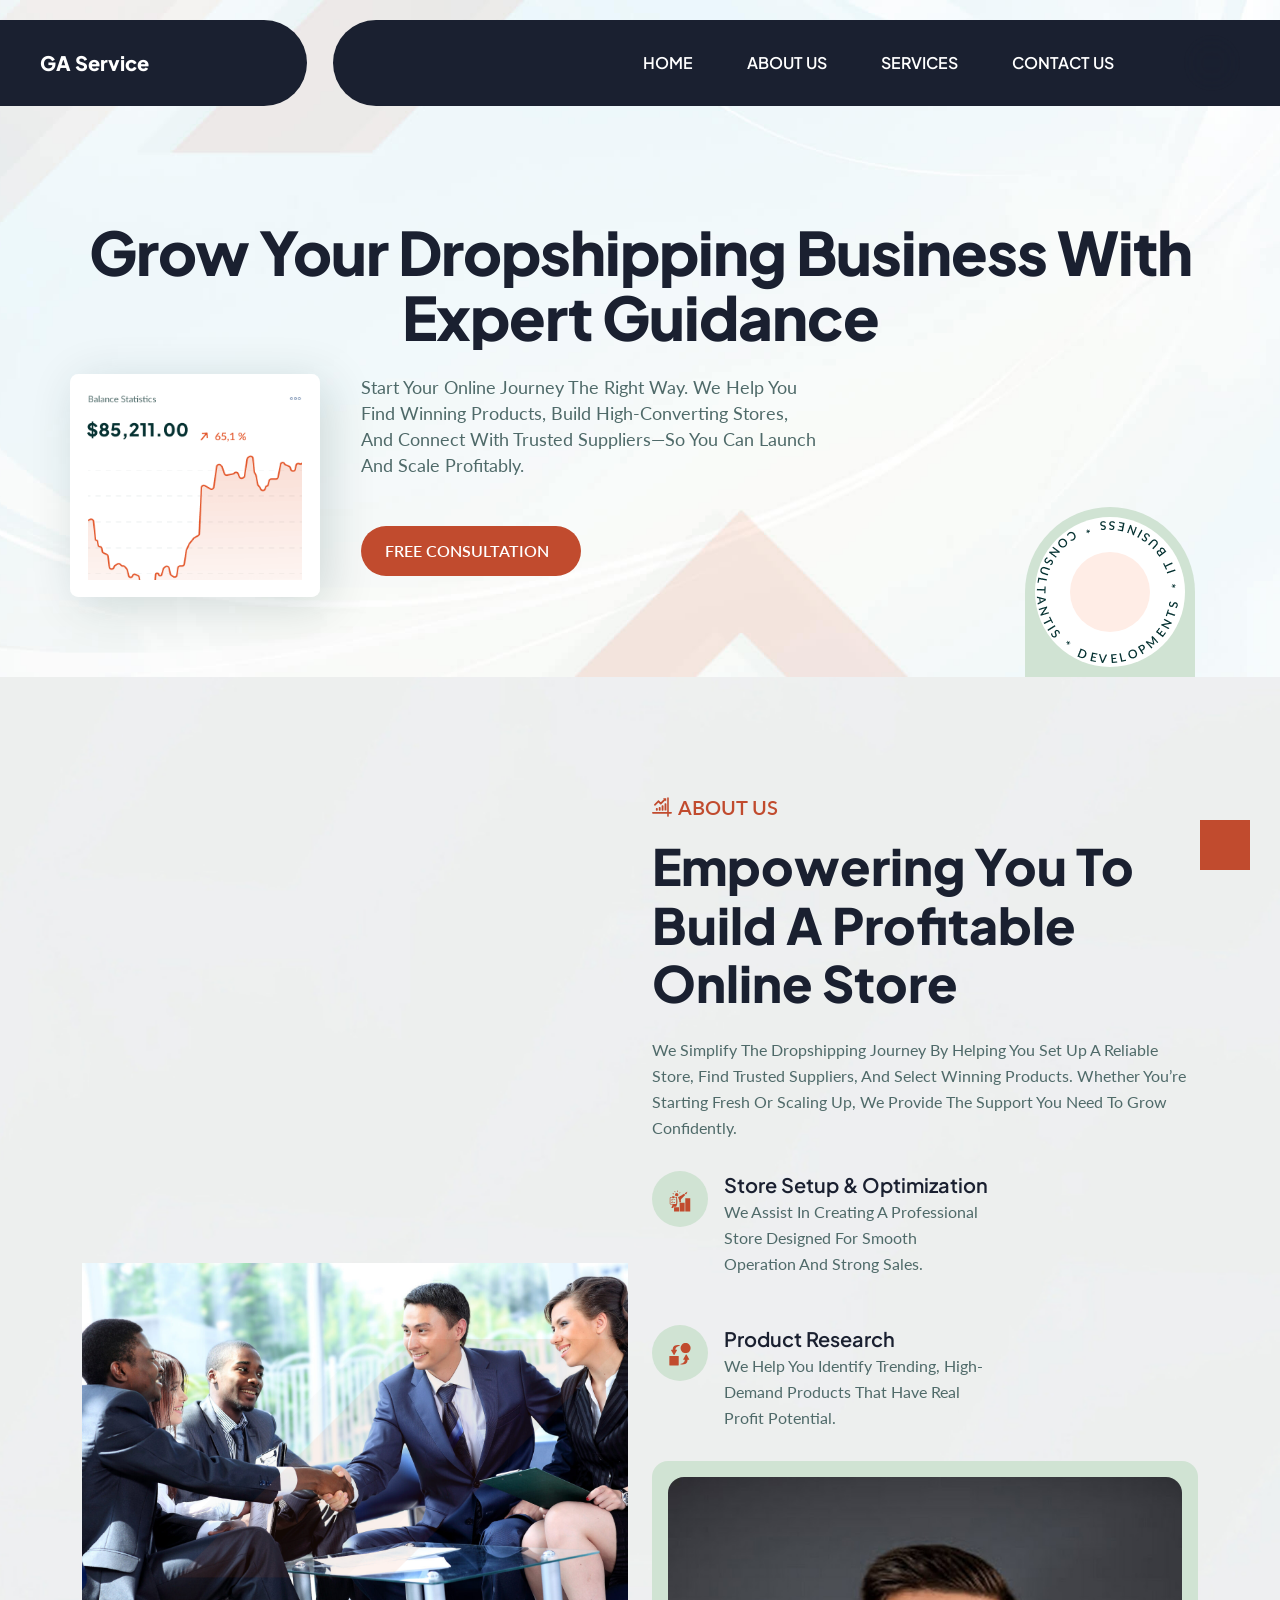
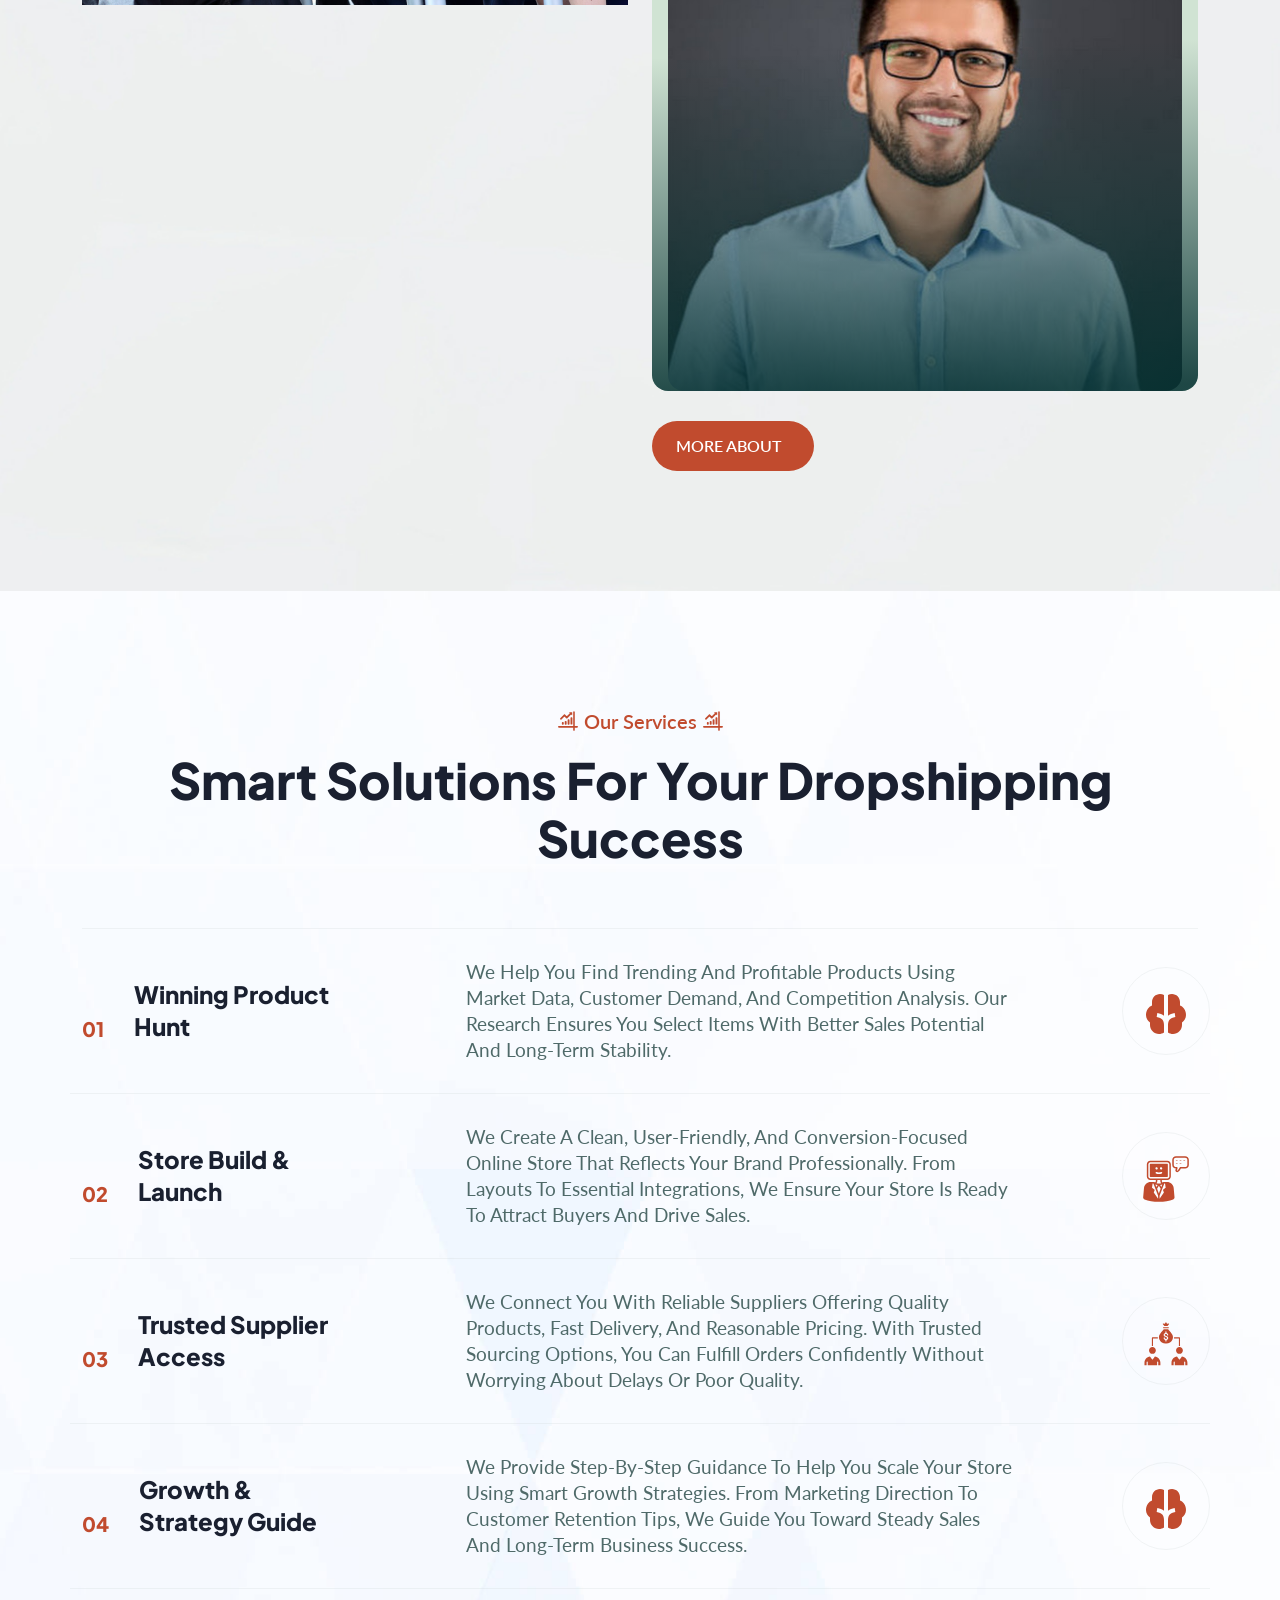
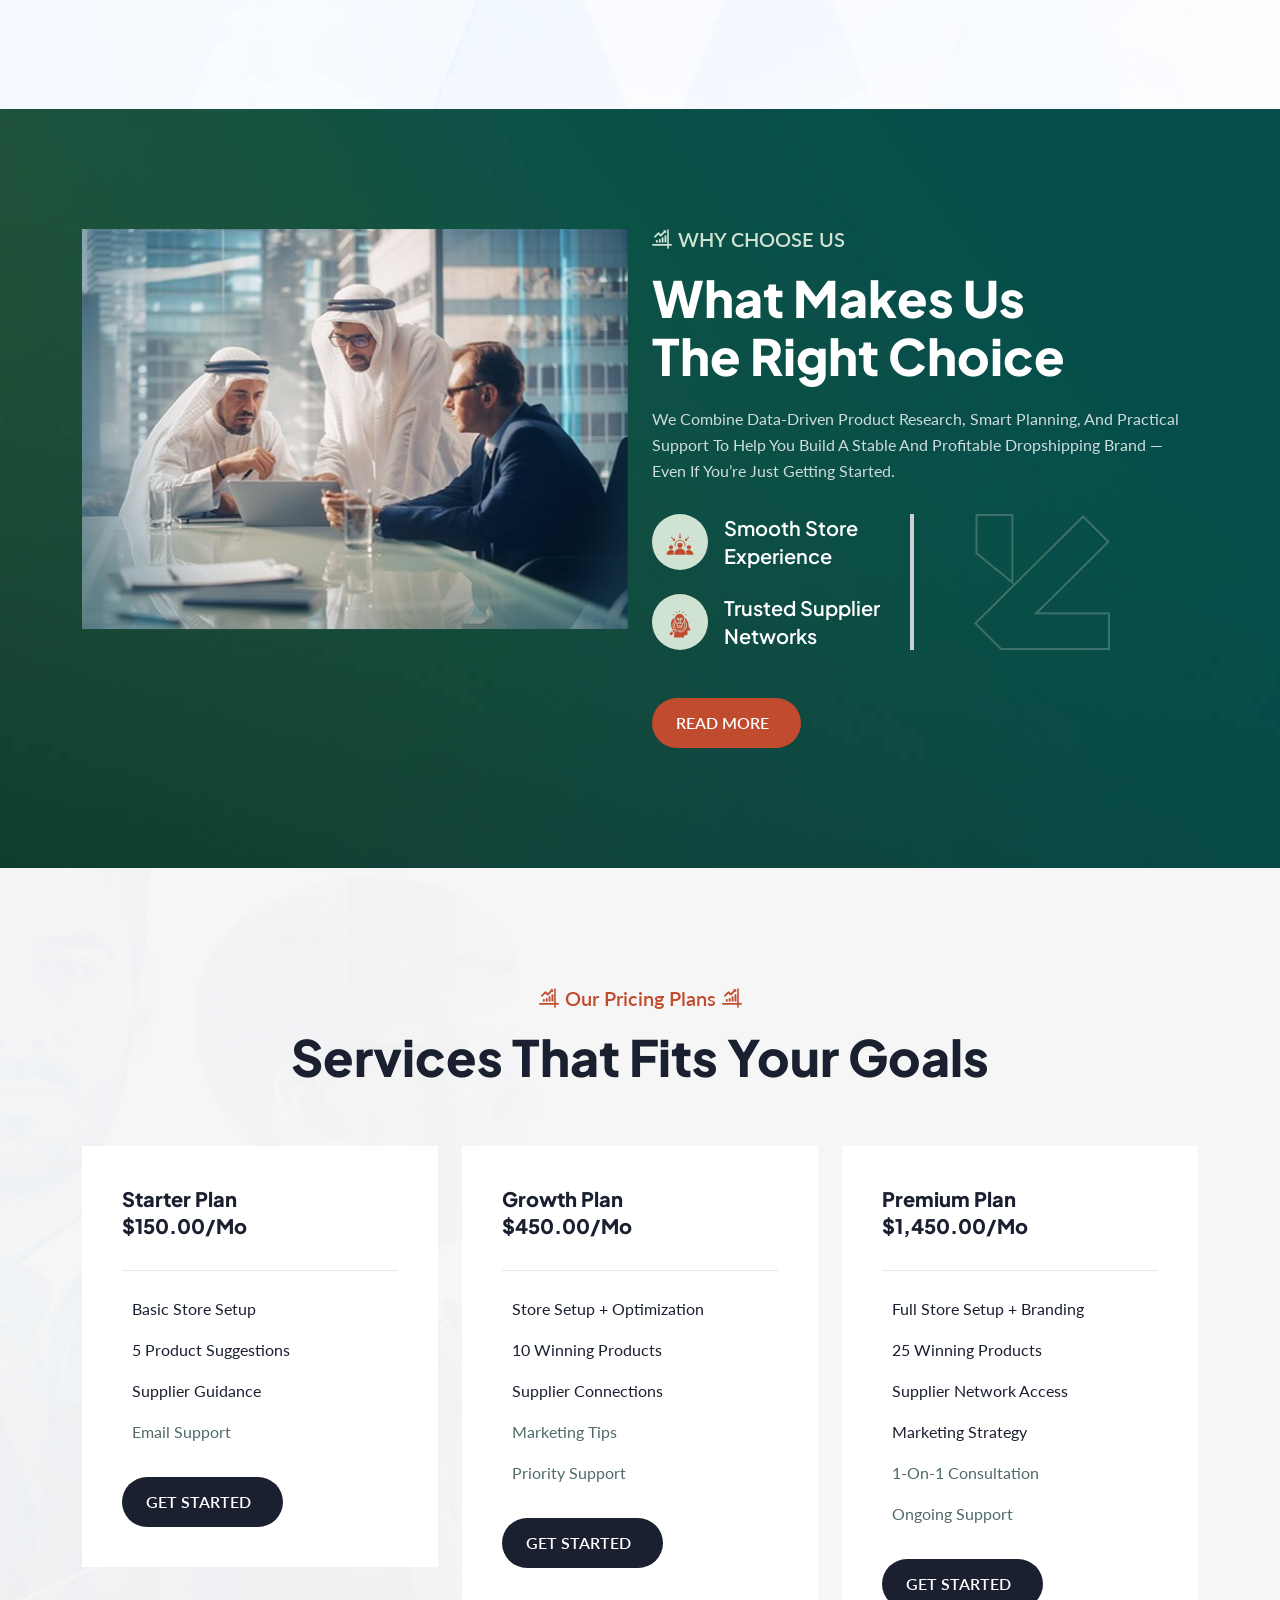
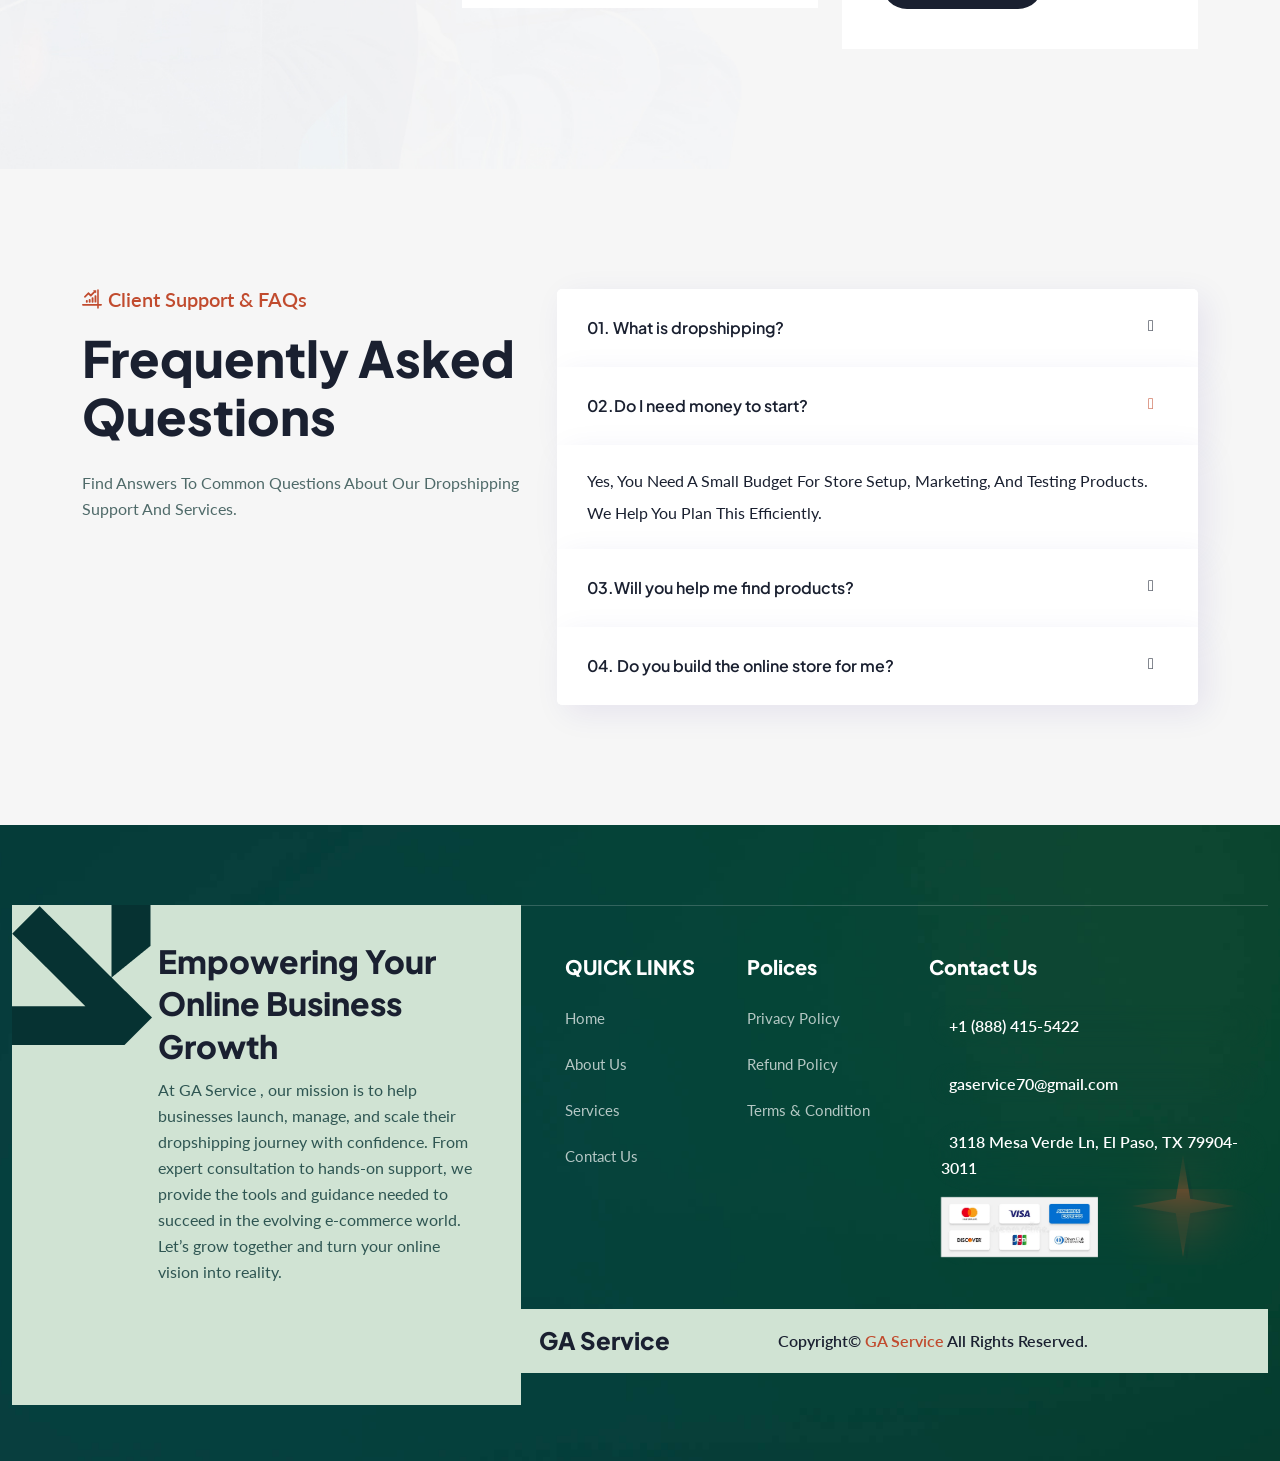
==== commit 1b5309f3: "new" ====
--- a/index.html
+++ b/index.html
@@ -9,7 +9,7 @@
         <meta name="author" content="Gramentheme">
         <meta name="description" content="Crovix – Corporate Business Consulting HTML Template">
         <!-- ======== Page title ============ -->
-        <title>JD Service </title>
+        <title>GA Service </title>
         <!--<< Favcion >>-->
         <link rel="shortcut icon" href="assets/img/favicon.svg">
         <!--<< Bootstrap min.css >>-->
@@ -53,7 +53,7 @@
                         <div class="offcanvas__top mb-5 d-flex justify-content-between align-items-center">
                             <div class="offcanvas__logo">
                                  <a href="index.html">
-                                    <h3>JD Service </h3>
+                                    <h3>GA Service </h3>
                                 </a>
                             </div>
                             <div class="offcanvas__close">
@@ -63,7 +63,7 @@
                             </div>
                         </div>
                         <p class="text d-none d-xl-block">
-                           At JD Service , we focus on guiding new and growing businesses toward successful dropshipping. Our structured approach makes complex steps simple, helping you launch confidently and scale with ease. Whether you’re just beginning or looking to expand, our professional support ensures stability, growth, and long-term success.
+                           At GA Service , we focus on guiding new and growing businesses toward successful dropshipping. Our structured approach makes complex steps simple, helping you launch confidently and scale with ease. Whether you’re just beginning or looking to expand, our professional support ensures stability, growth, and long-term success.
                         </p>
                         <div class="mobile-menu fix mb-3"></div>
                         <div class="offcanvas__contact d-xl-block">
@@ -74,7 +74,7 @@
                                         <i class="fal fa-map-marker-alt"></i>
                                     </div>
                                     <div class="offcanvas__contact-text">
-                                        <a target="_blank" href="#">2011 SE 39th St, Cape Coral, FL 33904-5089</a>
+                                        <a target="_blank" href="#">3118 Mesa Verde Ln, El Paso, TX 79904-3011</a>
                                     </div>
                                 </li>
                                 <li class="d-flex align-items-center">
@@ -82,7 +82,7 @@
                                         <i class="fal fa-envelope"></i>
                                     </div>
                                     <div class="offcanvas__contact-text">
-                                        <a href="mailto:jsidenterprises3@gmail.com"><span class="mailto:jsidenterprises3@gmail.com">jsidenterprises3@gmail.com</span></a>
+                                        <a href="mailto:gaservice70@gmail.com"><span class="mailto:gaservice70@gmail.com">gaservice70@gmail.com</span></a>
                                     </div>
                                 </li>
                                 <li class="d-flex align-items-center">
@@ -98,7 +98,7 @@
                                         <i class="far fa-phone"></i>
                                     </div>
                                     <div class="offcanvas__contact-text">
-                                        <a href="tel:+18888711980">+1 (888) 871-1980</a>
+                                        <a href="tel:+18884155422">+1 (888) 415-5422</a>
                                     </div>
                                 </li>
                             </ul>
@@ -118,10 +118,10 @@
                         <div class="header-left">
                             <div class="logo">
                             <a href="index.html" class="header-logo">
-                                <h4 class="text-white">JD Service </h4>
+                                <h4 class="text-white">GA Service </h4>
                             </a>
                              <a href="index.html" class="header-logo-2">
-                                <h3 class="">JD Service </h2>
+                                <h3 class="">GA Service </h2>
                                 
                             </a>
                         </div>
@@ -163,7 +163,7 @@
                                     <div class="content">
                                         <span>MON-SAT 8:00 AM-6:00 PM EDT</span>
                                         <h3>
-                                            <a href="tel:+18888711980">+1 (888) 871-1980</a>
+                                            <a href="tel:+18884155422">+1 (888) 415-5422</a>
                                         </h3>
                                     </div>
                                 </div>
@@ -807,7 +807,7 @@
                                         Empowering Your Online Business Growth
                                     </h3>
                                     <p>
-                                       At JD Service , our mission is to help businesses launch, manage, and scale their dropshipping journey with confidence. From expert consultation to hands-on support, we provide the tools and guidance needed to succeed in the evolving e-commerce world. Let’s grow together and turn your online vision into reality.
+                                       At GA Service , our mission is to help businesses launch, manage, and scale their dropshipping journey with confidence. From expert consultation to hands-on support, we provide the tools and guidance needed to succeed in the evolving e-commerce world. Let’s grow together and turn your online vision into reality.
                                     </p>
                                 
                                 </div>
@@ -870,19 +870,19 @@
                                                 <ul class="contact-list">
                                                     <li>
                                                         <i class="fa-solid fa-phone"></i>
-                                                        <a href="tel:+18888711980">+1 (888) 871-1980</a>
+                                                        <a href="tel:+18884155422">+1 (888) 415-5422</a>
                                                     </li>
 
                                                     <li class=" mt-3">
                                                         <i class="fa-solid fa-envelope"></i>
-                                                        <a href="mailto:jsidenterprises3@gmail.com">
-                                                           jsidenterprises3@gmail.com
+                                                        <a href="mailto:gaservice70@gmail.com">
+                                                           gaservice70@gmail.com
                                                         </a>
                                                     </li>
 
                                                     <li class=" mt-3 text-white">
                                                         <i class="fa-solid fa-location-dot"></i>
-                                                       2011 SE 39th St, Cape Coral, FL 33904-5089
+                                                       3118 Mesa Verde Ln, El Paso, TX 79904-3011
                                                     </li>
                                                     <li>
                                                         <img src="./assets/img/delhi-india-february-popular-credit-card-companies-logos-including-mastercard-visa-american-express-more-211749084.webp" alt="" class="img-fluid" width="50%">
@@ -894,8 +894,8 @@
                                     </div>
                                 </div>
                                 <div class="gt-footer-bottom wow img_full img_right_animation">
-                                    <a href="index.html"><h3>JD Service </h3></a>
-                                    <p>Copyright© <span>JD Service </span> All Rights Reserved.</p>
+                                    <a href="index.html"><h3>GA Service </h3></a>
+                                    <p>Copyright© <span>GA Service </span> All Rights Reserved.</p>
                                 </div>
                             </div>
                         </div>
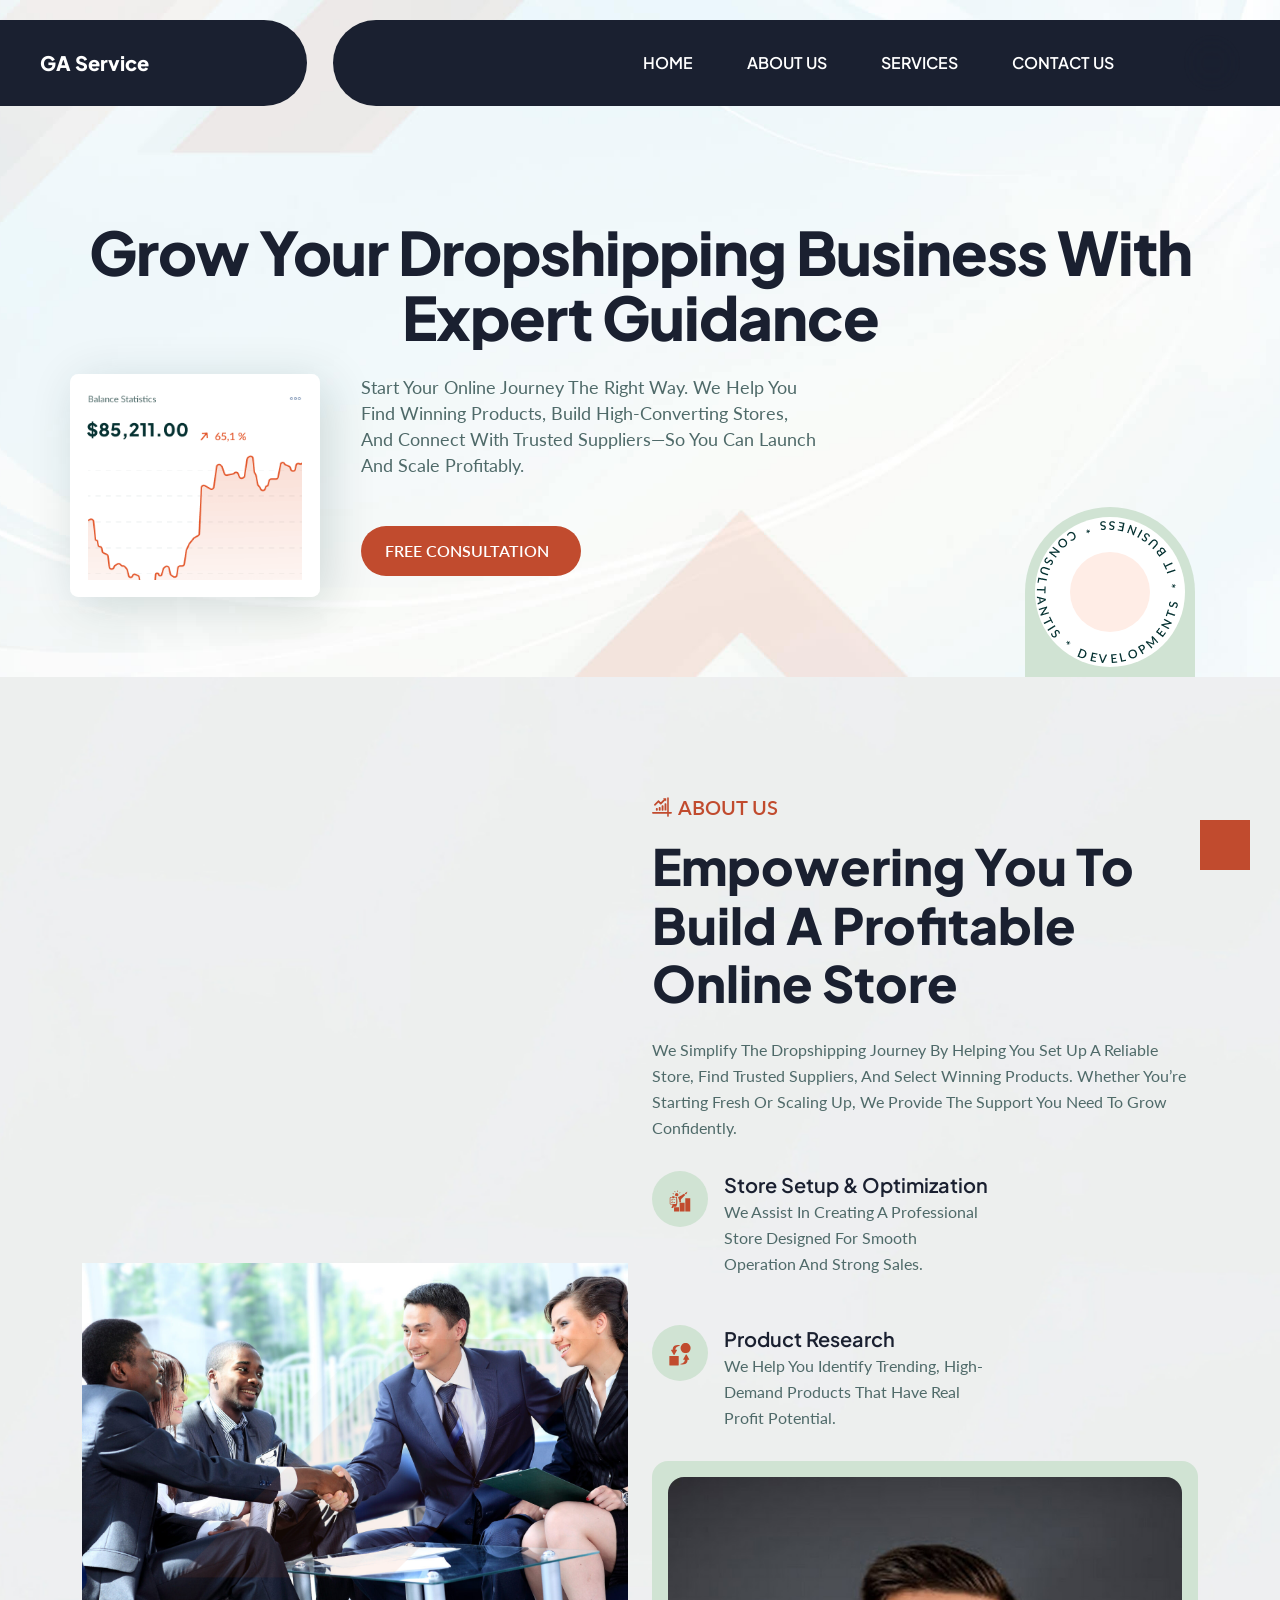
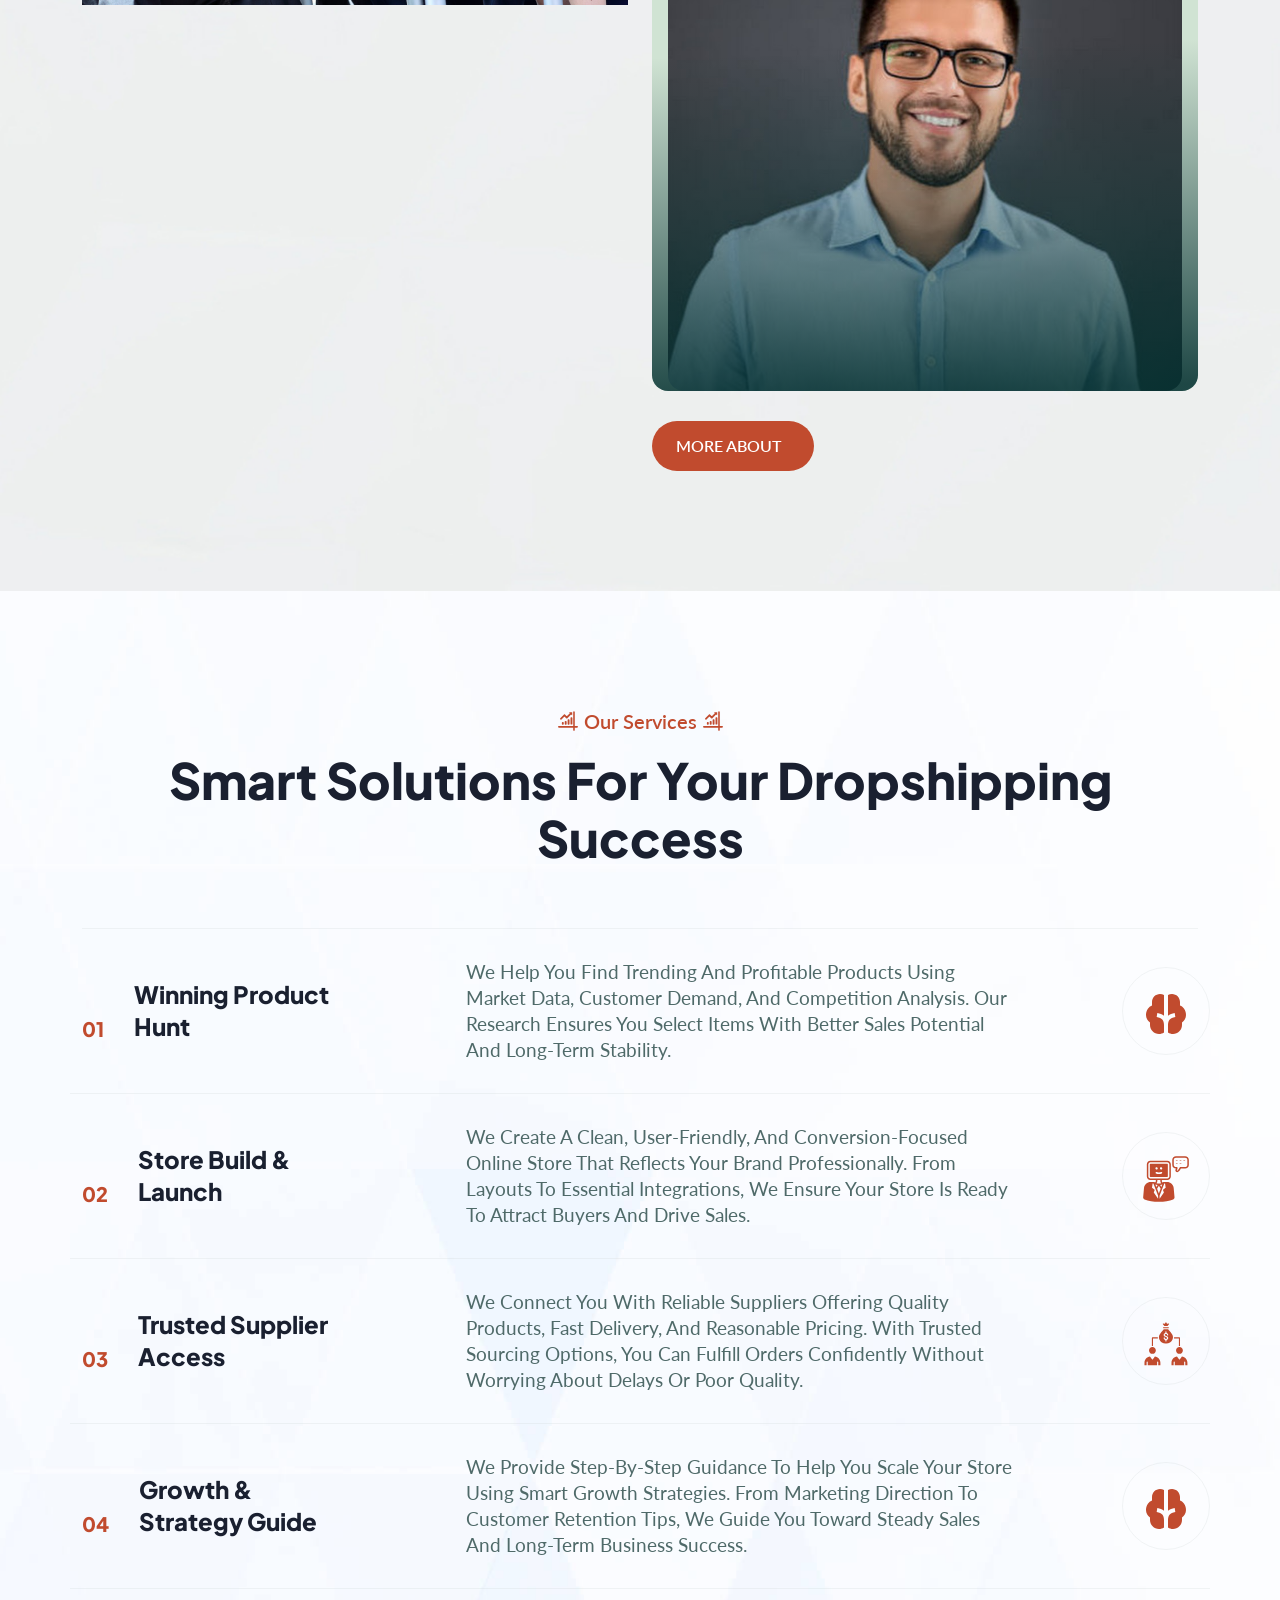
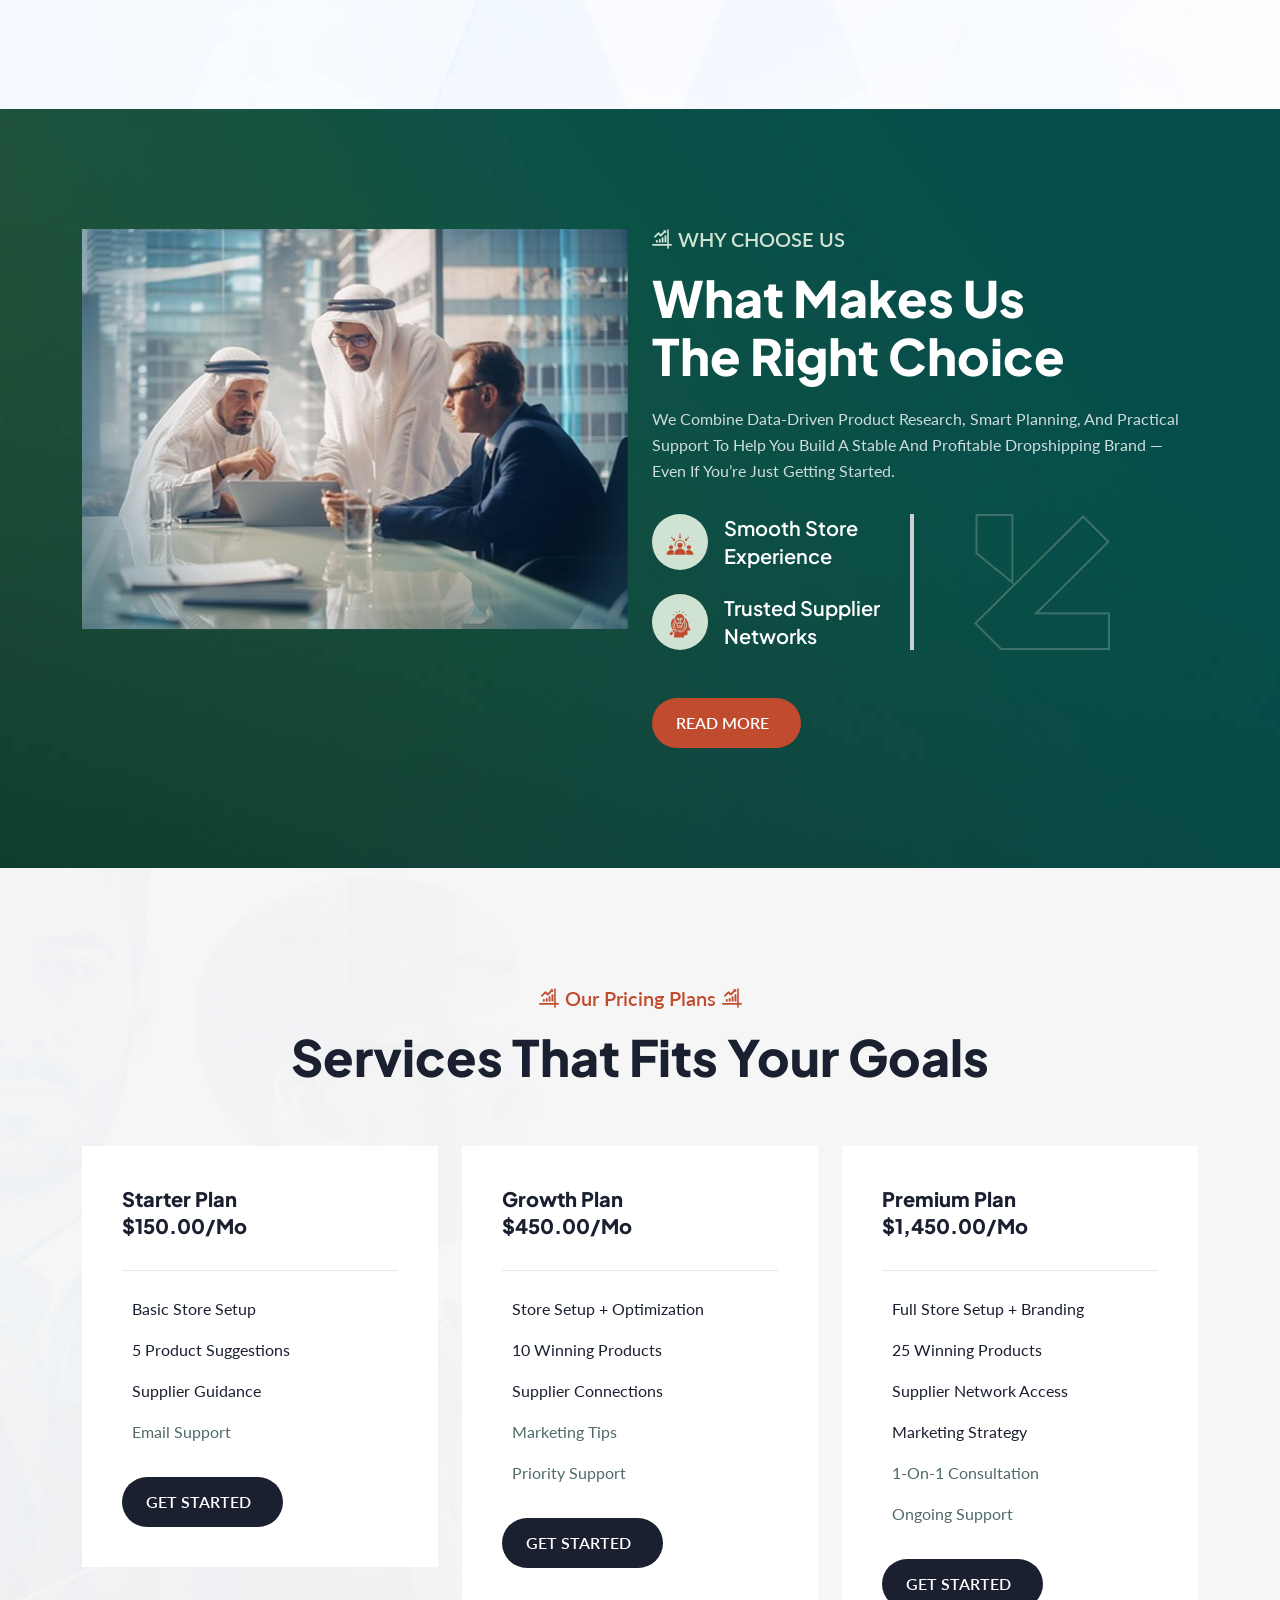
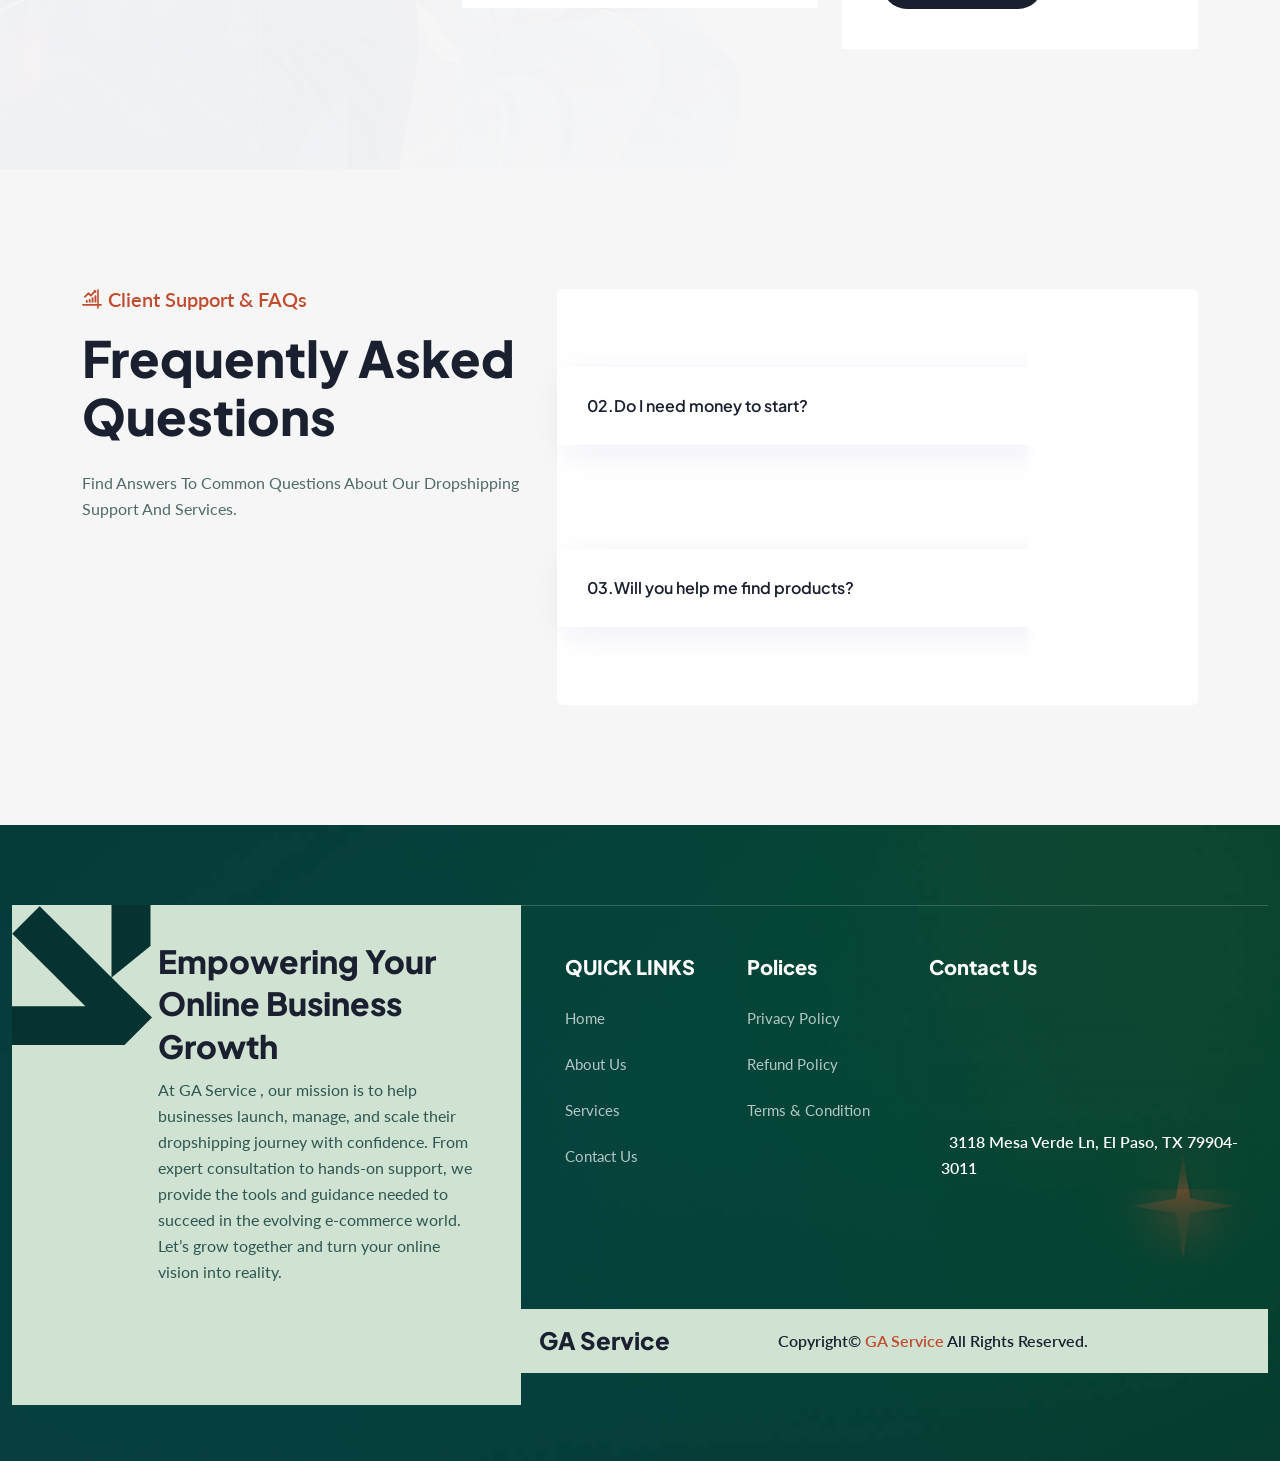
==== commit 7e1c46dd: "new" ====
--- a/index.html
+++ b/index.html
@@ -52,7 +52,7 @@
                     <div class="offcanvas__content">
                         <div class="offcanvas__top mb-5 d-flex justify-content-between align-items-center">
                             <div class="offcanvas__logo">
-                                 <a href="index.html">
+                                 <a href="/">
                                     <h3>GA Service </h3>
                                 </a>
                             </div>
@@ -117,10 +117,10 @@
                     <div class="header-main">
                         <div class="header-left">
                             <div class="logo">
-                            <a href="index.html" class="header-logo">
+                            <a href="/" class="header-logo">
                                 <h4 class="text-white">GA Service </h4>
                             </a>
-                             <a href="index.html" class="header-logo-2">
+                             <a href="/" class="header-logo-2">
                                 <h3 class="">GA Service </h2>
                                 
                             </a>
@@ -132,7 +132,7 @@
                                     <nav id="mobile-menu">
                                         <ul>
                                             <li class="has-dropdown active menu-thumb">
-                                                <a href="index.html">
+                                                <a href="/">
                                                     HOME
                                                 </a>
                                             </li>
@@ -894,7 +894,7 @@
                                     </div>
                                 </div>
                                 <div class="gt-footer-bottom wow img_full img_right_animation">
-                                    <a href="index.html"><h3>GA Service </h3></a>
+                                    <a href="/"><h3>GA Service </h3></a>
                                     <p>Copyright© <span>GA Service </span> All Rights Reserved.</p>
                                 </div>
                             </div>
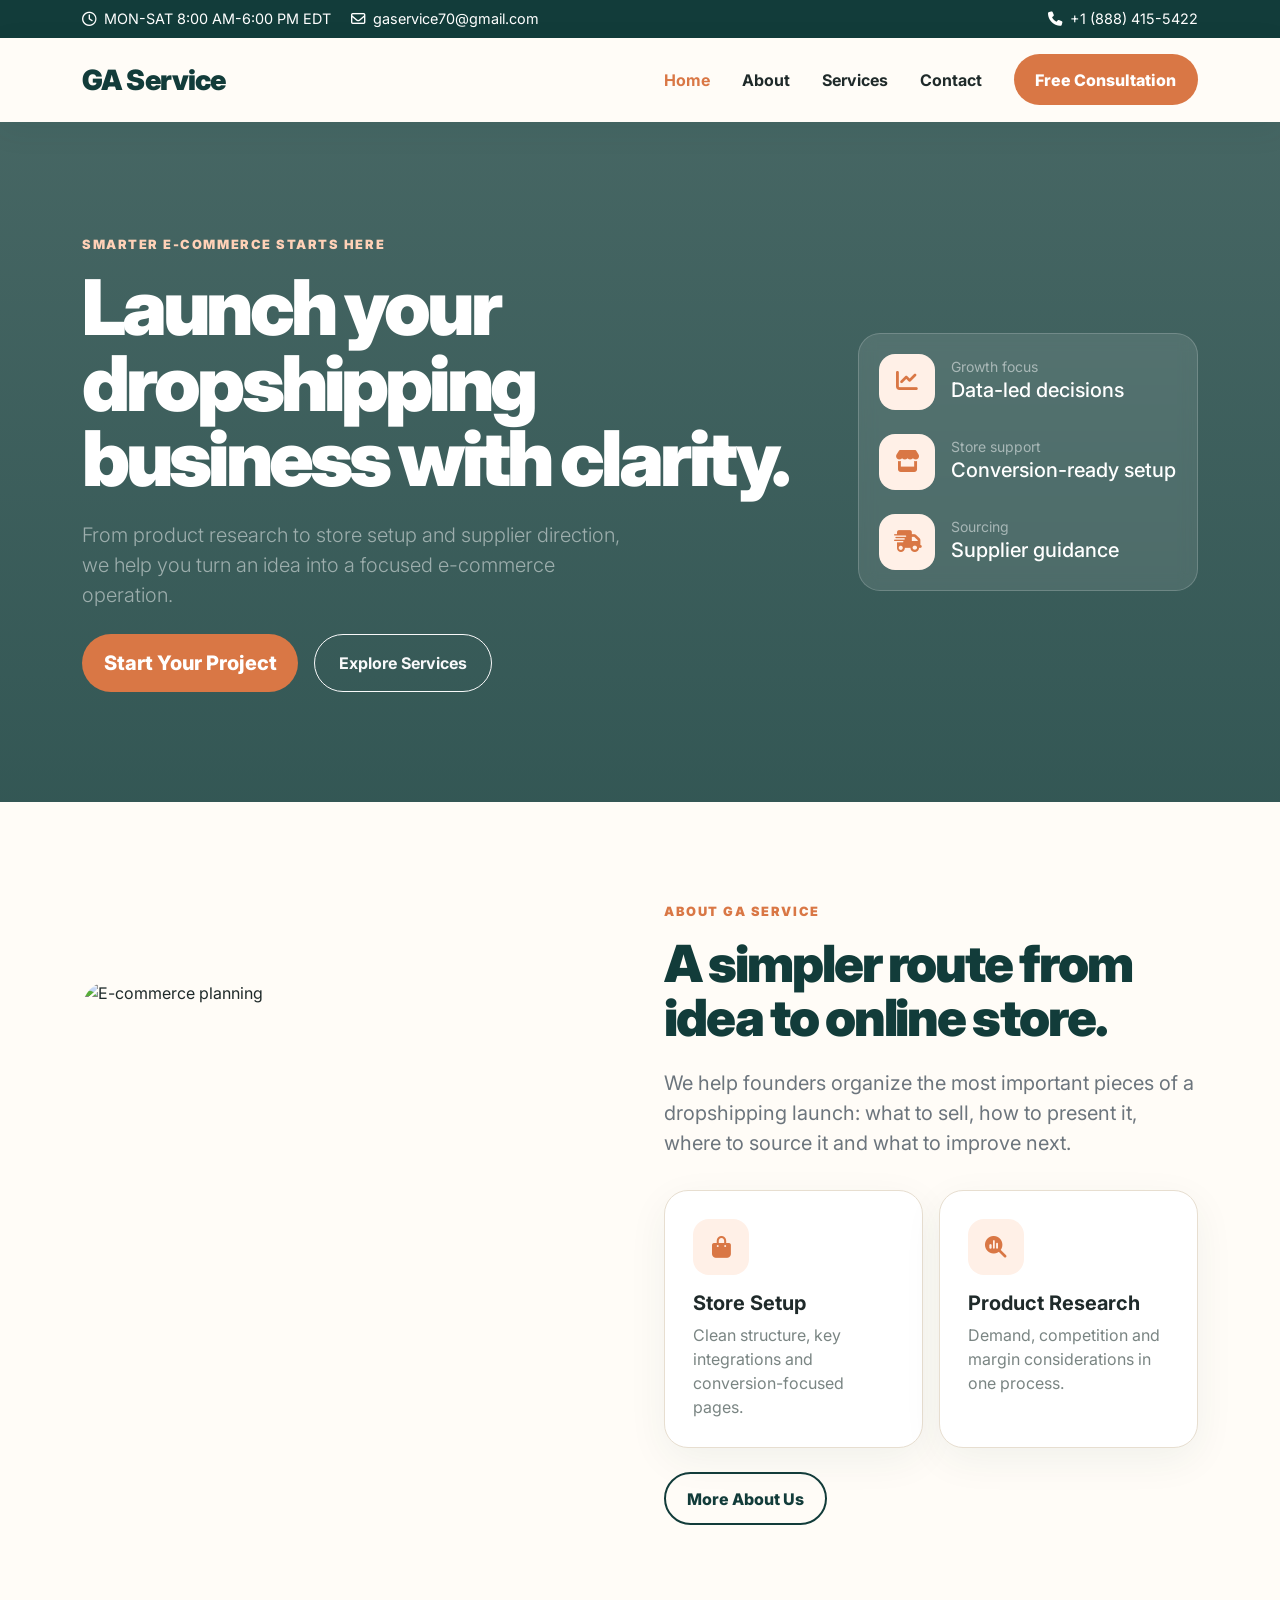
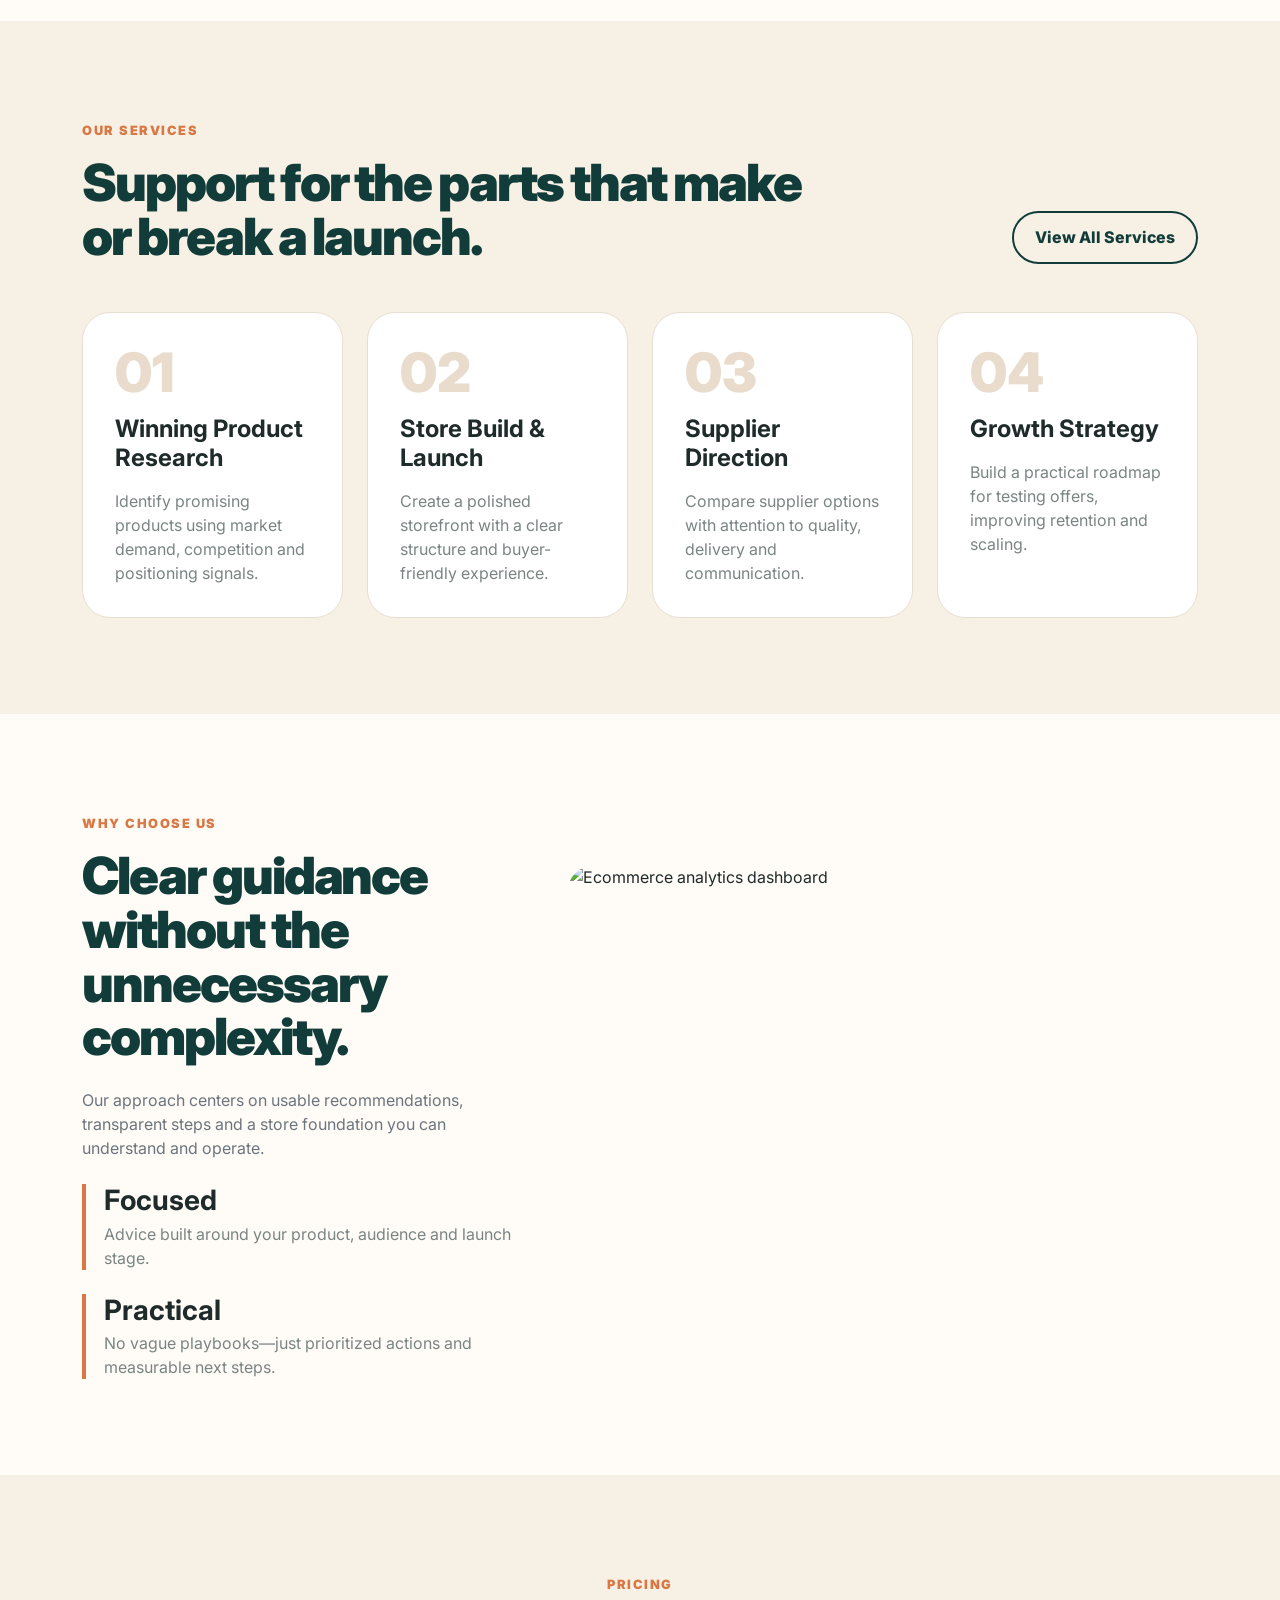
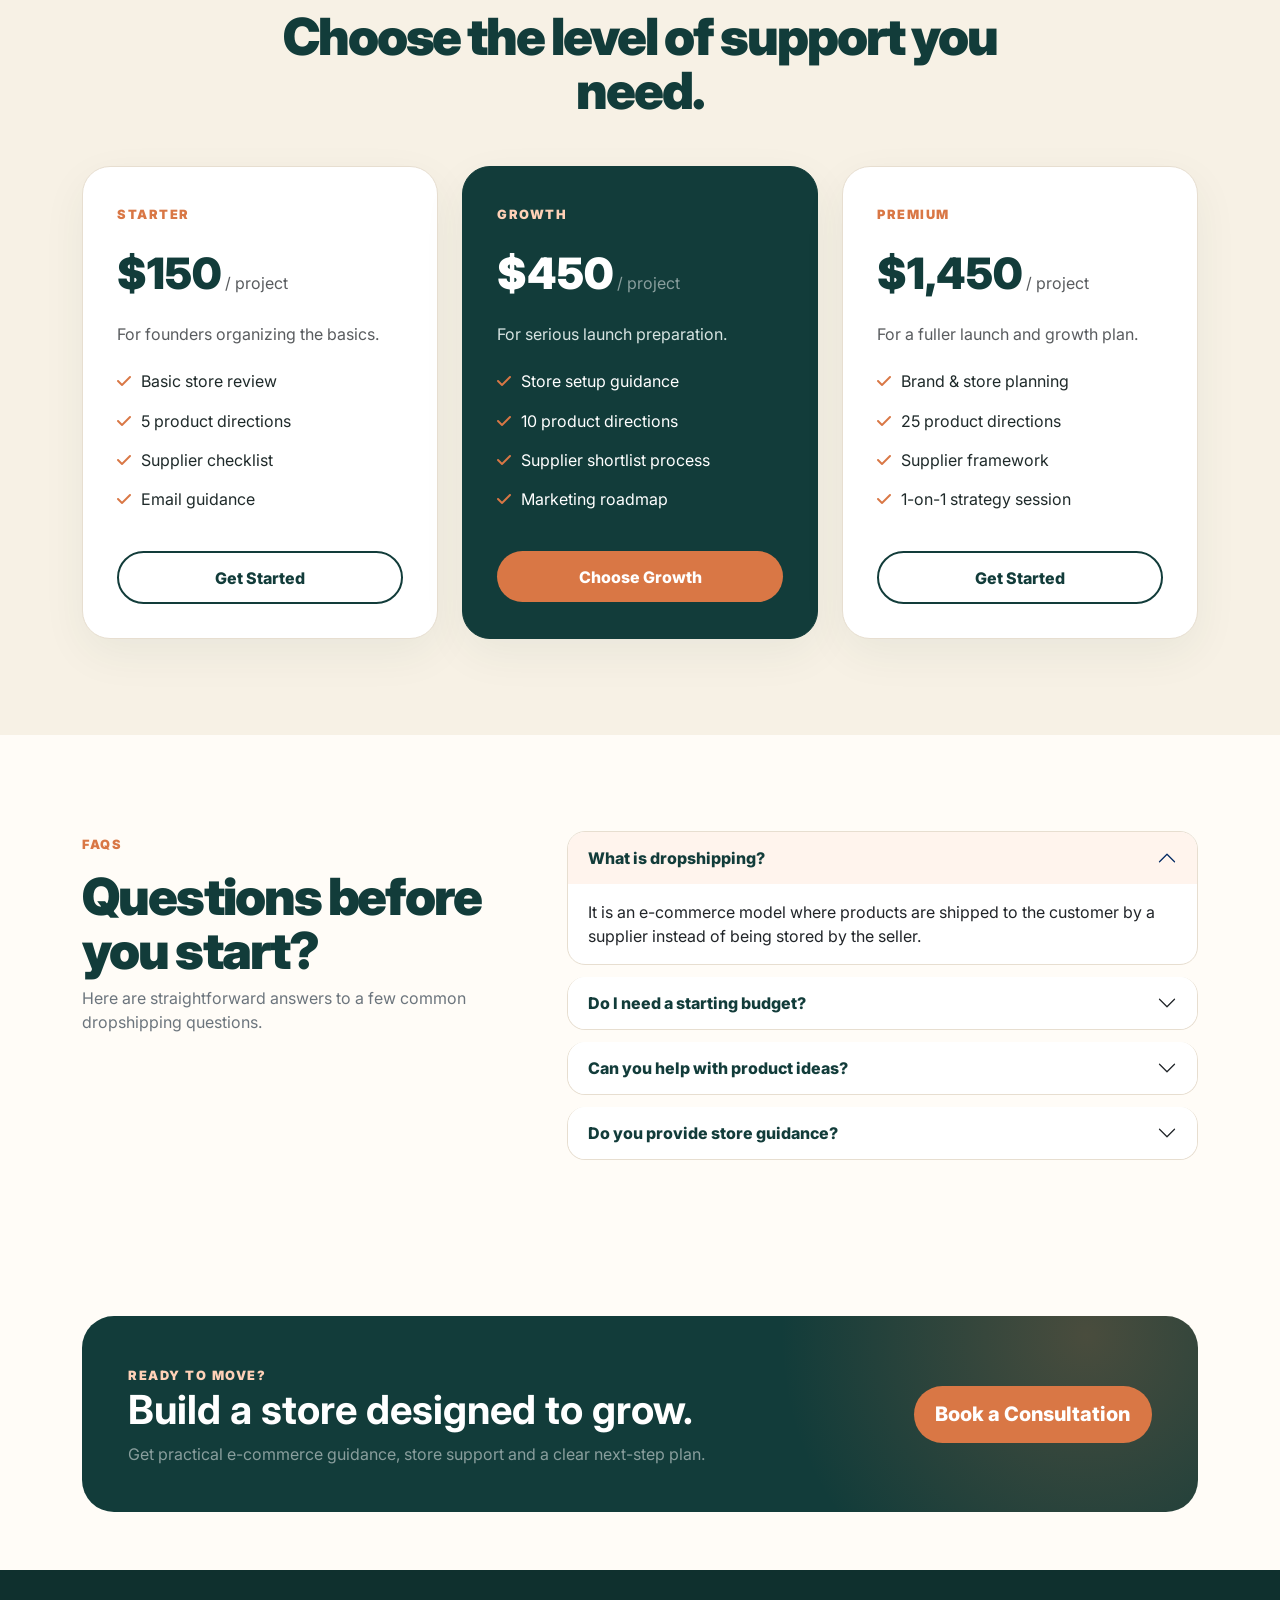
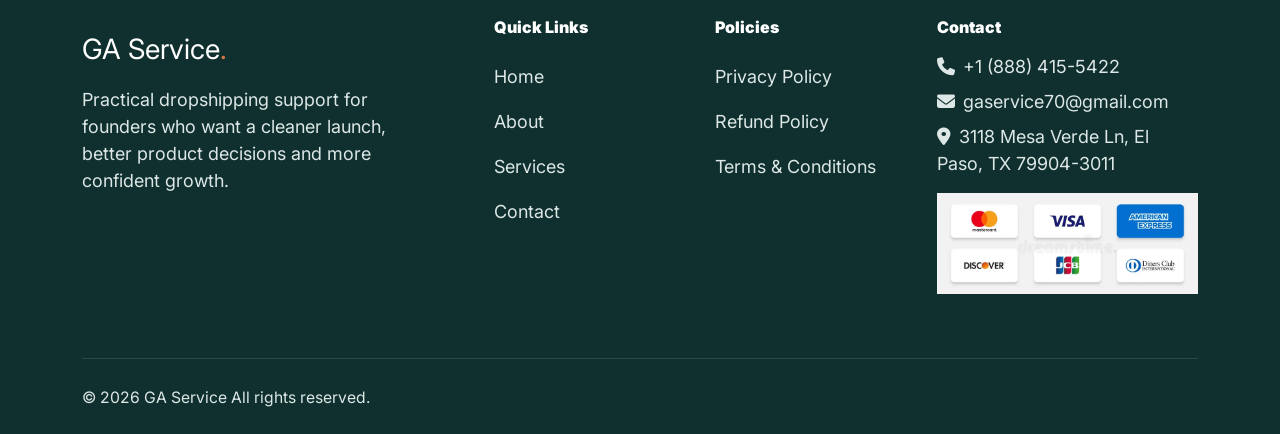
==== commit 0e5292ce: "new" ====
--- a/index.html
+++ b/index.html
@@ -1,938 +1,212 @@
-<!DOCTYPE html>
+<!doctype html>
 <html lang="en">
-    <!--<< Header Area >>-->
-    <head>
-       <!-- ========== Meta Tags ========== -->
-        <meta charset="UTF-8">
-        <meta http-equiv="X-UA-Compatible" content="IE=edge">
-        <meta name="viewport" content="width=device-width, initial-scale=1">
-        <meta name="author" content="Gramentheme">
-        <meta name="description" content="Crovix – Corporate Business Consulting HTML Template">
-        <!-- ======== Page title ============ -->
-        <title>GA Service </title>
-        <!--<< Favcion >>-->
-        <link rel="shortcut icon" href="assets/img/favicon.svg">
-        <!--<< Bootstrap min.css >>-->
-        <link rel="stylesheet" href="assets/css/bootstrap.min.css">
-        <!--<< All Min Css >>-->
-        <link rel="stylesheet" href="assets/css/all.min.css">
-        <!--<< Animate.css >>-->
-        <link rel="stylesheet" href="assets/css/animate.css">
-        <!--<< Magnific Popup.css >>-->
-        <link rel="stylesheet" href="assets/css/magnific-popup.css">
-        <!--<< MeanMenu.css >>-->
-        <link rel="stylesheet" href="assets/css/meanmenu.css">
-        <!--<< Swiper Bundle.css >>-->
-        <link rel="stylesheet" href="assets/css/swiper-bundle.min.css">
-        <!--<< Nice Select.css >>-->
-        <link rel="stylesheet" href="assets/css/nice-select.css">
-        <!--<< Main.css >>-->
-        <link rel="stylesheet" href="assets/css/main.css">
-                            
-    </head>
-    <body>
-
-       
-        <!-- Preloader Start -->
-          
-
-        <!-- GT Back To Top Start -->
-        <button id="gt-back-top" class="gt-back-to-top show">
-            <i class="fa-regular fa-arrow-up"></i>
-        </button>
-
-        <!-- GT MouseCursor Start -->
-        <div class="mouseCursor cursor-outer"></div>
-        <div class="mouseCursor cursor-inner"></div>
-
-        <!-- Offcanvas Area Start -->
-        <div class="fix-area">
-            <div class="offcanvas__info">
-                <div class="offcanvas__wrapper">
-                    <div class="offcanvas__content">
-                        <div class="offcanvas__top mb-5 d-flex justify-content-between align-items-center">
-                            <div class="offcanvas__logo">
-                                 <a href="/">
-                                    <h3>GA Service </h3>
-                                </a>
-                            </div>
-                            <div class="offcanvas__close">
-                                <button>
-                                <i class="fas fa-times"></i>
-                                </button>
-                            </div>
-                        </div>
-                        <p class="text d-none d-xl-block">
-                           At GA Service , we focus on guiding new and growing businesses toward successful dropshipping. Our structured approach makes complex steps simple, helping you launch confidently and scale with ease. Whether you’re just beginning or looking to expand, our professional support ensures stability, growth, and long-term success.
-                        </p>
-                        <div class="mobile-menu fix mb-3"></div>
-                        <div class="offcanvas__contact d-xl-block">
-                            <h4 class="d-xl-block">Contact Info</h4>
-                            <ul class="d-xl-block">
-                                <li class="d-flex align-items-center">
-                                    <div class="offcanvas__contact-icon">
-                                        <i class="fal fa-map-marker-alt"></i>
-                                    </div>
-                                    <div class="offcanvas__contact-text">
-                                        <a target="_blank" href="#">3118 Mesa Verde Ln, El Paso, TX 79904-3011</a>
-                                    </div>
-                                </li>
-                                <li class="d-flex align-items-center">
-                                    <div class="offcanvas__contact-icon mr-15">
-                                        <i class="fal fa-envelope"></i>
-                                    </div>
-                                    <div class="offcanvas__contact-text">
-                                        <a href="mailto:gaservice70@gmail.com"><span class="mailto:gaservice70@gmail.com">gaservice70@gmail.com</span></a>
-                                    </div>
-                                </li>
-                                <li class="d-flex align-items-center">
-                                    <div class="offcanvas__contact-icon mr-15">
-                                        <i class="fal fa-clock"></i>
-                                    </div>
-                                    <div class="offcanvas__contact-text">
-                                        <a target="_blank" href="#">MON-SAT 8:00 AM-6:00 PM EDT</a>
-                                    </div>
-                                </li>
-                                <li class="d-flex align-items-center">
-                                    <div class="offcanvas__contact-icon mr-15">
-                                        <i class="far fa-phone"></i>
-                                    </div>
-                                    <div class="offcanvas__contact-text">
-                                        <a href="tel:+18884155422">+1 (888) 415-5422</a>
-                                    </div>
-                                </li>
-                            </ul>
-                         
-                        </div>
-                    </div>
-                </div>
-            </div>
-        </div>
-        <div class="offcanvas__overlay"></div>
-       
-        <!-- Header Section Start -->
-        <header id="header-sticky" class="header-1">
-            <div class="container-fluid">
-                <div class="mega-menu-wrapper">
-                    <div class="header-main">
-                        <div class="header-left">
-                            <div class="logo">
-                            <a href="/" class="header-logo">
-                                <h4 class="text-white">GA Service </h4>
-                            </a>
-                             <a href="/" class="header-logo-2">
-                                <h3 class="">GA Service </h2>
-                                
-                            </a>
-                        </div>
-                        </div>
-                        <div class="header-right d-flex align-items-center mt-0">
-                            <div class="mean__menu-wrapper">
-                                <div class="main-menu">
-                                    <nav id="mobile-menu">
-                                        <ul>
-                                            <li class="has-dropdown active menu-thumb">
-                                                <a href="/">
-                                                    HOME
-                                                </a>
-                                            </li>
-                                            <li>
-                                                <a href="about.html">ABOUT US</a>
-                                            </li>
-                                           
-                                            <li>
-                                                <a href="service.html">
-                                                    SERVICES
-                                                </a>
-                                                
-                                            </li>
-                                            
-                                          
-                                            <li>
-                                                <a href="contact.html">CONTACT US</a>
-                                            </li>
-                                        </ul>
-                                    </nav>
-                                </div>
-                            </div> 
-                            <div class="header-call-item">
-                                <div class="caller-button">
-                                    <div class="icon">
-                                        <i class="fa-solid fa-phone"></i>
-                                    </div>
-                                    <div class="content">
-                                        <span>MON-SAT 8:00 AM-6:00 PM EDT</span>
-                                        <h3>
-                                            <a href="tel:+18884155422">+1 (888) 415-5422</a>
-                                        </h3>
-                                    </div>
-                                </div>
-                                <div class="header__hamburger my-auto">
-                                <div class="sidebar__toggle">
-                                    <i class="fa-solid fa-bars-staggered"></i>
-                                </div>
-                            </div>
-                            </div>
-                        </div>
-                    </div>
-                </div>
-            </div>
-        </header>
-
-        <!-- GT Hero Section Start -->
-        <section class="hero-section hero-1 fix bg-cover" style="background-image: url(assets/img/home-1/hero/hero-1-bg.jpg);">
-            <div class="radius-box-1">
-                <div class="circle-image">
-                    <img src="assets/img/home-1/hero/circle.png" alt="img">
-                    <div class="star">
-                        <i class="fa-solid fa-star"></i>
-                    </div>
-                </div>
-            </div>
-            <div class="right-shape">
-                <img src="assets/img/home-1/hero/count.png" alt="">
-            </div>
-           <div class="container-fluid">
-              <div class="row g-4">
-                <div class="col-xl-12">
-                    <div class="gt-hero-content">
-                        <h1 class="wow img-custom-anim-top" data-wow-duration="1.3s" data-wow-delay="0.3s">
-                            Grow Your Dropshipping Business  with Expert Guidance
-                        </h1>
-                    </div>
-                </div>
-                <div class="col-xl-3 col-lg-3">
-                    <div class="gt-shape-image">
-                        <img src="assets/img/home-1/hero/map.png" alt="img">
-                    </div>
-                </div>
-                
-                <div class="col-xl-5 col-lg-5">
-                    <div class="right-content wow img-custom-anim-right" data-wow-duration="1.3s" data-wow-delay="0.3s">
-                        <p>
-                           Start your online journey the right way. We help you find winning products, build high-converting stores, and connect with trusted suppliers—so you can launch and scale profitably.
-                        </p>
-                        <a href="contact.html" class="gt-theme-btn">
-                            <span>FREE CONSULTATION <i class="fa-solid fa-arrow-right"></i></span>
-                            <span>FREE CONSULTATION <i class="fa-solid fa-arrow-right"></i></span>
-                        </a>
-                    </div>
-                </div>
-              </div>
-           </div>
-        </section>
-
-        <!-- GT About Section Start -->
-        <section class="about-section-1 section-padding fix bg-cover" style="background-image: url(assets/img/home-1/about/about-bg.jpg);">
-            <div class="container">
-                <div class="gt-about-wrapper">
-                    <div class="row g-4 align-items-center">
-                        <div class="col-lg-6">
-                            <div class="gt-about-image wow img_full img_left_animation">
-                                <img src="assets/img/AdobeStock_43465749.jpeg" alt="img">
-                                <div class="gt-shape">
-                                     <img src="assets/img/home-1/about/shape-2.png" alt="img">
-                                </div>
-                            </div>
-                        </div>
-                        <div class="col-lg-6">
-                            <div class="gt-about-content">
-                                <div class="gt-section-title mb-0">
-                                    <span class="gt-sub-title wow fadeInUp">
-                                        <img src="assets/img/home-1/icon/03.svg" alt="img"> ABOUT US
-                                    </span>
-                                    <h2 class="wow fadeInUp" data-wow-delay=".3s">
-                                        Empowering You to Build a Profitable Online Store
-                                    </h2>
-                                </div>
-                                <p class="gt-text wow fadeInUp" data-wow-delay=".5s">
-                                    We simplify the dropshipping journey by helping you set up a reliable store, find trusted suppliers, and select winning products. Whether you’re starting fresh or scaling up, we provide the support you need to grow confidently.
-                                </p>
-                                <div class="gt-about-right-item">
-                                    <div class="gt-about-icon">
-                                        <div class="gt-icon-item wow fadeInUp" data-wow-delay=".3s">
-                                            <div class="gt-icon">
-                                                <img src="assets/img/home-1/icon/17.svg" alt="img">
-                                            </div>
-                                            <div class="content">
-                                                <h4>
-                                                    Store Setup & Optimization
-                                                </h4>
-                                                <p>
-                                                    We assist in creating a professional store designed for smooth operation and strong sales.
-                                                </p>
-                                            </div>
-                                        </div>
-                                        <div class="gt-icon-item mb-0 wow fadeInUp" data-wow-delay=".5s">
-                                            <div class="gt-icon">
-                                                <img src="assets/img/home-1/icon/18.svg" alt="img">
-                                            </div>
-                                            <div class="content">
-                                                <h4>
-                                                    Product Research
-                                                </h4>
-                                                <p>
-                                                   We help you identify trending, high-demand products that have real profit potential.
-                                                </p>
-                                            </div>
-                                        </div>
-                                    </div>
-                                    <div class="gt-right-image wow img_full img_right_animation">
-                                        <img src="assets/img/unnamed.jpg" alt="img">
-                                     
-                                    </div>
-                                </div>
-                                <div class="gt-about-button-item wow fadeInUp" data-wow-delay=".3s">
-                                     <a href="about.html" class="gt-theme-btn">
-                                        <span>MORE ABOUT <i class="fa-solid fa-arrow-right"></i></span>
-                                        <span>MORE ABOUT <i class="fa-solid fa-arrow-right"></i></span>
-                                    </a>
-                                    
-                                </div>
-                            </div>
-                        </div>
-                    </div>
-                </div>
-            </div>
-        </section>
-
-        <!-- GT Services Section Start -->
-        <section class="gt-services-section section-padding fix bg-cover" style="background-image: url(assets/img/home-1/service/service-bg.jpg);">
-            <div class="container">
-                <div class="gt-section-title text-center">
-                    <span class="gt-sub-title wow fadeInUp">
-                        <img src="assets/img/home-1/icon/03.svg" alt="img"> Our Services <img src="assets/img/home-1/icon/03.svg" alt="img">
-                    </span>
-                    <h2 class="wow fadeInUp" data-wow-delay=".3s">
-                        Smart Solutions for Your Dropshipping Success
-                    </h2>
-                </div>
-                <div class="gt-service-wrapper">
-                    <div class="row">
-                        <div class="col-xl-12">
-                        <div class="row align-items-center gt-service-main-items wow fadeInUp" data-wow-delay=".3s">
-
-                                        <!-- Left Number + Title -->
-                                        <div class="col-md-3 gt-service-left-items">
-                                        <div class="service-content text-md-start text-center">
-                                            <h4>01</h4>
-                                            <h3>
-                                            <a >Winning Product Hunt</a>
-                                            </h3>
-                                        </div>
-                                        </div>
-
-                                        <!-- Center Text (6 col) -->
-                                        <div class="col-md-6">
-                                        <div class="gt-service-left-items ">
-                                            <p>
-                                            We help you find trending and profitable products using market data, 
-                                            customer demand, and competition analysis. Our research ensures you 
-                                            select items with better sales potential and long-term stability.
-                                            </p>
-                                        </div>
-                                        </div>
-
-                                        <!-- Right Icon -->
-                                        <div class="col-md-3 icon">
-                                       
-                                            <img src="assets/img/home-1/icon/21.svg" alt="img">
-                                        
-                                        </div>
-
-                                    </div>
-
-
-                                          <div class="row align-items-center gt-service-main-items wow fadeInUp" data-wow-delay=".3s">
-
-                                        <!-- Left Number + Title -->
-                                        <div class="col-md-3 gt-service-left-items">
-                                          <div class="service-content ">
-                                        <h4>02</h4>
-                                        <h3>
-                                            <a >Store Build &  Launch</a>
-                                        </h3>
-                                    </div>
-                                        </div>
-
-                                        <!-- Center Text (6 col) -->
-                                        <div class="col-md-6">
-                                        <div class="gt-service-left-items ">
-                                            <p>
-                                           We create a clean, user-friendly, and conversion-focused online store that reflects your brand professionally. From layouts to essential integrations, we ensure your store is ready to attract buyers and drive sales.
-                                            </p>
-                                        </div>
-                                        </div>
-
-                                        <!-- Right Icon -->
-                                        <div class="col-md-3 icon">
-                                       
-                                             <img src="assets/img/home-1/icon/22.svg" alt="img">
-                                        
-                                        </div>
-
-                                    </div>
-
-
-                    <div class="row align-items-center gt-service-main-items wow fadeInUp" data-wow-delay=".3s">
-
-                                        <!-- Left Number + Title -->
-                                        <div class="col-md-3 gt-service-left-items">
-                                        <div class="service-content text-md-start text-center">
-                                            <h4>03</h4>
-                                        <h3>
-                                            <a >Trusted Supplier  Access</a>
-                                        </h3>
-                                           
-                                        </div>
-                                        </div>
-
-                                        <!-- Center Text (6 col) -->
-                                        <div class="col-md-6">
-                                        <div class="gt-service-left-items ">
-                                            <p>
-                                        We connect you with reliable suppliers offering quality products, fast delivery, and reasonable pricing. With trusted sourcing options, you can fulfill orders confidently without worrying about delays or poor quality.
-                                            </p>
-                                        </div>
-                                        </div>
-
-                                        <!-- Right Icon -->
-                                        <div class="col-md-3 icon">
-                                       
-                                            <img src="assets/img/home-1/icon/23.svg" alt="img">
-                                        
-                                        </div>
-
-                                    </div>
-
-                                    <div class="row align-items-center gt-service-main-items wow fadeInUp" data-wow-delay=".3s">
-
-                                        <!-- Left Number + Title -->
-                                        <div class="col-md-3 gt-service-left-items">
-                                        <div class="service-content text-md-start text-center">
-                                            <h4>04</h4>
-                                        <h3>
-                                            <a >Growth &  Strategy Guide</a>
-                                        </h3>
-                                           
-                                        </div>
-                                        </div>
-
-                                        <!-- Center Text (6 col) -->
-                                        <div class="col-md-6">
-                                        <div class="gt-service-left-items ">
-                                            <p>
-                                         We provide step-by-step guidance to help you scale your store using smart growth strategies. From marketing direction to customer retention tips, we guide you toward steady sales and long-term business success.
-                                            </p>
-                                        </div>
-                                        </div>
-
-                                        <!-- Right Icon -->
-                                        <div class="col-md-3 icon">
-                                       
-                                       <img src="assets/img/home-1/icon/21.svg" alt="img">
-                                        
-                                        </div>
-
-                                    </div>
-                        </div>
-                    </div>
-                </div>
-            </div>
-        </section>
-
-        <!-- GT Why-Choose-Us Section Start -->
-        <section class="gt-why-choose-us-section section-padding fix bg-cover" style="background-image: url(assets/img/home-1/choose-us/bg.jpg);">
-            <div class="container">
-                <div class="gt-why-choose-us-wrapper">
-                    <div class="row g-4">
-                        <div class="col-lg-6">
-                            <div class="gt-why-choose-us-image wow  img_left_animation">
-                                <img src="assets/img/638521537177276547.png" alt="">
-                            </div>
-                        </div>
-                        <div class="col-lg-6">
-                            <div class="gt-why-choose-us-content">
-                                <div class="gt-section-title mb-0">
-                                    <span class="gt-sub-title style-2 wow fadeInUp">
-                                        <img src="assets/img/home-1/icon/01.svg" alt="img"> WHY CHOOSE US
-                                    </span>
-                                    <h2 class="text-white wow fadeInUp" data-wow-delay=".3s">
-                                        What Makes Us <br> the Right Choice
-                                    </h2>
-                                </div>
-                                <div class="gt-text wow fadeInUp" data-wow-delay=".5s">
-                                    We combine data-driven product research, smart planning, and practical support to help you build a stable and profitable dropshipping brand — even if you’re just getting started.
-                                </div>
-                                <div class="gt-why-choose-us-item">
-                                    <div class="gt-chosse-us-icon-item">
-                                        <div class="gt-chosse-us-icon wow fadeInUp" data-wow-delay=".3s">
-                                            <div class="icon">
-                                                <img src="assets/img/home-1/icon/19.svg" alt="img">
-                                            </div>
-                                            <div class="content">
-                                                <h4>Smooth Store <br> Experience</h4>
-                                            </div>
-                                        </div>
-                                        <div class="gt-chosse-us-icon mb-0 wow fadeInUp" data-wow-delay=".5s">
-                                            <div class="icon">
-                                                <img src="assets/img/home-1/icon/20.svg" alt="img">
-                                            </div>
-                                            <div class="content">
-                                                <h4>Trusted Supplier <br>  Networks</h4>
-                                            </div>
-                                        </div>
-                                    </div>
-                                    <div class="gt-arrow">
-                                        <img src="assets/img/home-1/choose-us/arrow.png" alt="img">
-                                    </div>
-                                </div>
-                                <div class="gt-choose-us-button wow fadeInUp" data-wow-delay=".3s">
-                                    <a href="about.html" class="gt-theme-btn">
-                                        <span>READ MORE <i class="fa-solid fa-arrow-right"></i></span>
-                                        <span>READ MORE <i class="fa-solid fa-arrow-right"></i></span>
-                                    </a>
-                                    
-                                </div>
-                            </div>
-                        </div>
-                    </div>
-                </div>
-            </div>
-        </section>
-
-        <!-- GT Team Section Start -->
-     
-
-        <!-- GT Pricing Section Start -->
-        <section class="gt-pricing-section-1 section-padding fix bg-cover" style="background-image: url(assets/img/home-1/pricing-bg.jpg);">
-            <div class="container">
-                <div class="gt-section-title text-center">
-                    <span class="gt-sub-title wow fadeInUp">
-                        <img src="assets/img/home-1/icon/03.svg" alt="img"> Our Pricing Plans <img src="assets/img/home-1/icon/03.svg" alt="img">
-                    </span>
-                    <h2 class="wow fadeInUp" data-wow-delay=".3s">
-                       Services That Fits Your Goals
-                    </h2>
-                </div>
-               
-                <div class="tab-content">
-                    <div id="technical" class="tab-pane fade active show" role="tabpanel">
-                        <div class="row">
-                            
-
-                              <div class="col-xl-4 col-lg-6 col-md-6">
-                                <div class="gt-pricing-card-items">
-                                    <div class="gt-pricing-header">
-                                        <div class="content">
-                                             <h3>Starter Plan</h3>
-                                            
-                                            <h3>$150.00/mo</h3>
-                                        </div>
-                                    </div>
-                                    <ul class="gt-pricing-list">
-                                        <li>
-                                            <i class="fa-solid fa-check-double"></i>
-                                            Basic Store Setup
-                                        </li>
-                                        <li>
-                                            <i class="fa-solid fa-check-double"></i>
-                                            5 Product Suggestions
-                                        </li>
-                                        <li>
-                                            <i class="fa-solid fa-check-double"></i>
-                                            Supplier Guidance
-                                        </li>
-                                        <li class="style-2">
-                                            <i class="fa-solid fa-check-double"></i>
-                                            Email Support
-                                        </li>
-                                     
-                                    </ul>
-                                    <a href="service.html" class="gt-theme-btn">
-                                        <span>GET STARTED <i class="fa-solid fa-arrow-right"></i></span>
-                                        <span>GET STARTED <i class="fa-solid fa-arrow-right"></i></span>
-                                    </a>
-                                </div>
-                            </div>
-                            <div class="col-xl-4 col-lg-6 col-md-6">
-                                <div class="gt-pricing-card-items">
-                                    <div class="gt-pricing-header">
-                                        
-                                        <div class="content">
-                                            <h3>Growth Plan</h3>
-                                            
-                                             <h3>$450.00/mo</h3>
-                                        </div>
-                                    </div>
-                                    <ul class="gt-pricing-list">
-                                        <li>
-                                            <i class="fa-solid fa-check-double"></i>
-                                            Store Setup + Optimization
-                                        </li>
-                                        <li>
-                                            <i class="fa-solid fa-check-double"></i>
-                                            10 Winning Products
-                                        </li>
-                                        <li>
-                                            <i class="fa-solid fa-check-double"></i>
-                                            Supplier Connections
-                                        </li>
-                                        <li class="style-2">
-                                            <i class="fa-solid fa-check-double"></i>
-                                            Marketing Tips
-                                        </li>
-                                        <li class="style-2">
-                                            <i class="fa-solid fa-check-double"></i>
-                                            Priority Support
-                                        </li>
-                                    </ul>
-                                    <a href="service.html" class="gt-theme-btn">
-                                        <span>GET STARTED <i class="fa-solid fa-arrow-right"></i></span>
-                                        <span>GET STARTED <i class="fa-solid fa-arrow-right"></i></span>
-                                    </a>
-                                </div>
-                            </div>
-                            <div class="col-xl-4 col-lg-6 col-md-6">
-                                <div class="gt-pricing-card-items">
-                                    <div class="gt-pricing-header">
-                                        
-                                        <div class="content">
-                                            <h3>Premium Plan</h3>
-                                            
-                                            <h3>$1,450.00/mo</h3>
-                                        </div>
-                                    </div>
-                                    <ul class="gt-pricing-list">
-                                        <li>
-                                            <i class="fa-solid fa-check-double"></i>
-                                            Full Store Setup + Branding
-                                        </li>
-                                        <li>
-                                            <i class="fa-solid fa-check-double"></i>
-                                       25 Winning Products
-                                        </li>
-                                        <li>
-                                            <i class="fa-solid fa-check-double"></i>
-                                           Supplier Network Access
-                                        </li>
-                                        <li>
-                                            <i class="fa-solid fa-check-double"></i>
-                                            Marketing Strategy
-                                        </li>
-                                        <li class="style-2">
-                                            <i class="fa-solid fa-check-double"></i>
-                                            1-on-1 Consultation
-                                        </li>
-                                        <li class="style-2">
-                                            <i class="fa-solid fa-check-double"></i>
-                                            Ongoing Support
-                                        </li>
-                                    </ul>
-                                    <a href="service.html" class="gt-theme-btn">
-                                        <span>GET STARTED <i class="fa-solid fa-arrow-right"></i></span>
-                                        <span>GET STARTED <i class="fa-solid fa-arrow-right"></i></span>
-                                    </a>
-                                </div>
-                            </div>
-                        </div>
-                    </div>
-                    
-                </div>
-            </div>
-        </section>
-
-        <!-- GT Video Section Start -->
+<head>
+  <meta charset="utf-8">
+  <meta name="viewport" content="width=device-width, initial-scale=1">
+  <title>Home | GA Service</title>
+  <meta name="description" content="Dropshipping strategy, store setup, product research and supplier guidance for growing e-commerce businesses.">
+  <link rel="preconnect" href="https://fonts.googleapis.com">
+  <link rel="preconnect" href="https://fonts.gstatic.com" crossorigin>
+  <link href="https://fonts.googleapis.com/css2?family=Inter:wght@400;500;600;700;800;900&display=swap" rel="stylesheet">
+  <link href="https://cdn.jsdelivr.net/npm/bootstrap@5.3.3/dist/css/bootstrap.min.css" rel="stylesheet">
+  <link rel="stylesheet" href="https://cdnjs.cloudflare.com/ajax/libs/font-awesome/6.7.2/css/all.min.css">
+  <link rel="stylesheet" href="assets/style.css">
+</head>
+<body>
+
+<div class="topbar py-2">
+  <div class="container">
+    <div class="row align-items-center g-2">
+      <div class="col-md-7">
+        <span class="me-3"><i class="fa-regular fa-clock me-2"></i>MON-SAT 8:00 AM-6:00 PM EDT</span>
+        <span><i class="fa-regular fa-envelope me-2"></i>gaservice70@gmail.com</span>
+      </div>
+      <div class="col-md-5 text-md-end">
+        <a href="tel:+18884155422"><i class="fa-solid fa-phone me-2"></i>+1 (888) 415-5422</a>
+      </div>
+    </div>
+  </div>
+</div>
+<nav class="navbar navbar-expand-lg navbar-light sticky-top py-3">
+  <div class="container">
+    <a class="navbar-brand fs-3" href="/">GA Service</a>
+    <button class="navbar-toggler border-0 shadow-none" type="button" data-bs-toggle="collapse" data-bs-target="#mainNav">
+      <span class="navbar-toggler-icon"></span>
+    </button>
+    <div class="collapse navbar-collapse" id="mainNav">
+      <ul class="navbar-nav ms-auto align-items-lg-center gap-lg-3">
+        <li class="nav-item"><a class="nav-link" data-page="index" href="/">Home</a></li>
+        <li class="nav-item"><a class="nav-link" data-page="about" href="about.html">About</a></li>
+        <li class="nav-item"><a class="nav-link" data-page="services" href="services.html">Services</a></li>
+        <li class="nav-item"><a class="nav-link" data-page="contact" href="contact.html">Contact</a></li>
+        <li class="nav-item ms-lg-2"><a class="btn btn-main" href="contact.html">Free Consultation</a></li>
+      </ul>
+    </div>
+  </div>
+</nav>
+
+
+<header class="hero">
+  <div class="container py-5">
+    <div class="row align-items-center g-5">
+      <div class="col-lg-8">
+        <span class="eyebrow eyebrow-light mb-3">Smarter e-commerce starts here</span>
+        <h1 class="display-title mb-4">Launch your dropshipping business with clarity.</h1>
+        <p class="lead text-white-50 mb-4 col-lg-9">From product research to store setup and supplier direction, we help you turn an idea into a focused e-commerce operation.</p>
+        <div class="d-flex flex-wrap gap-3">
+          <a href="contact.html" class="btn btn-main btn-lg">Start Your Project</a>
+          <a href="services.html" class="btn btn-outline-light rounded-pill px-4 py-3 fw-bold">Explore Services</a>
+        </div>
+      </div>
+      <div class="col-lg-4">
+        <div class="hero-mini-card">
+          <div class="d-flex gap-3 mb-4"><div class="icon-box"><i class="fa-solid fa-chart-line"></i></div><div><small class="text-white-50">Growth focus</small><h5 class="mb-0">Data-led decisions</h5></div></div>
+          <div class="d-flex gap-3 mb-4"><div class="icon-box"><i class="fa-solid fa-store"></i></div><div><small class="text-white-50">Store support</small><h5 class="mb-0">Conversion-ready setup</h5></div></div>
+          <div class="d-flex gap-3"><div class="icon-box"><i class="fa-solid fa-truck-fast"></i></div><div><small class="text-white-50">Sourcing</small><h5 class="mb-0">Supplier guidance</h5></div></div>
+        </div>
+      </div>
+    </div>
+  </div>
+</header>
+
+<section class="section-pad">
+  <div class="container">
+    <div class="row align-items-center g-5">
+      <div class="col-lg-6">
+        <div class="image-frame"><img src="https://images.unsplash.com/photo-1556742044-3c52d6e88c62?auto=format&fit=crop&w=1000&q=85" alt="E-commerce planning"></div>
+      </div>
+      <div class="col-lg-6">
+        <span class="eyebrow mb-3">About GA Service</span>
+        <h2 class="section-title mb-4">A simpler route from idea to online store.</h2>
+        <p class="text-secondary fs-5">We help founders organize the most important pieces of a dropshipping launch: what to sell, how to present it, where to source it and what to improve next.</p>
+        <div class="row g-3 mt-3">
+          <div class="col-sm-6"><div class="soft-card"><div class="icon-box mb-3"><i class="fa-solid fa-bag-shopping"></i></div><h5 class="fw-bold">Store Setup</h5><p class="mb-0 small-muted">Clean structure, key integrations and conversion-focused pages.</p></div></div>
+          <div class="col-sm-6"><div class="soft-card"><div class="icon-box mb-3"><i class="fa-solid fa-magnifying-glass-chart"></i></div><h5 class="fw-bold">Product Research</h5><p class="mb-0 small-muted">Demand, competition and margin considerations in one process.</p></div></div>
+        </div>
+        <a href="about.html" class="btn btn-outline-main mt-4">More About Us</a>
+      </div>
+    </div>
+  </div>
+</section>
+
+<section class="section-pad bg-cream">
+  <div class="container">
+    <div class="row align-items-end mb-5 g-3">
+      <div class="col-lg-8"><span class="eyebrow mb-3">Our Services</span><h2 class="section-title mb-0">Support for the parts that make or break a launch.</h2></div>
+      <div class="col-lg-4 text-lg-end"><a href="services.html" class="btn btn-outline-main">View All Services</a></div>
+    </div>
+    <div class="row g-4">
+      <div class="col-md-6 col-xl-3"><div class="service-card"><div class="service-number">01</div><h4 class="fw-bold my-3">Winning Product Research</h4><p class="small-muted mb-0">Identify promising products using market demand, competition and positioning signals.</p></div></div>
+      <div class="col-md-6 col-xl-3"><div class="service-card"><div class="service-number">02</div><h4 class="fw-bold my-3">Store Build & Launch</h4><p class="small-muted mb-0">Create a polished storefront with a clear structure and buyer-friendly experience.</p></div></div>
+      <div class="col-md-6 col-xl-3"><div class="service-card"><div class="service-number">03</div><h4 class="fw-bold my-3">Supplier Direction</h4><p class="small-muted mb-0">Compare supplier options with attention to quality, delivery and communication.</p></div></div>
+      <div class="col-md-6 col-xl-3"><div class="service-card"><div class="service-number">04</div><h4 class="fw-bold my-3">Growth Strategy</h4><p class="small-muted mb-0">Build a practical roadmap for testing offers, improving retention and scaling.</p></div></div>
+    </div>
+  </div>
+</section>
+
+<section class="section-pad">
+  <div class="container">
+    <div class="row g-5 align-items-center">
+      <div class="col-lg-5">
+        <span class="eyebrow mb-3">Why choose us</span>
+        <h2 class="section-title mb-4">Clear guidance without the unnecessary complexity.</h2>
+        <p class="text-secondary">Our approach centers on usable recommendations, transparent steps and a store foundation you can understand and operate.</p>
+        <div class="stat mt-4"><h3 class="fw-bold mb-1">Focused</h3><p class="mb-0 small-muted">Advice built around your product, audience and launch stage.</p></div>
+        <div class="stat mt-4"><h3 class="fw-bold mb-1">Practical</h3><p class="mb-0 small-muted">No vague playbooks—just prioritized actions and measurable next steps.</p></div>
+      </div>
+      <div class="col-lg-7"><div class="image-frame"><img src="https://images.unsplash.com/photo-1460925895917-afdab827c52f?auto=format&fit=crop&w=1200&q=85" alt="Ecommerce analytics dashboard"></div></div>
+    </div>
+  </div>
+</section>
+
+<section class="section-pad bg-cream">
+  <div class="container">
+    <div class="text-center mx-auto mb-5" style="max-width:760px">
+      <span class="eyebrow mb-3">Pricing</span><h2 class="section-title">Choose the level of support you need.</h2>
+    </div>
+    <div class="row g-4">
+      <div class="col-lg-4"><div class="price-card"><span class="eyebrow">Starter</span><div class="price my-3">$150<span class="fs-6 fw-normal text-muted"> / project</span></div><p class="text-muted">For founders organizing the basics.</p><ul class="list-check"><li><i class="fa-solid fa-check"></i>Basic store review</li><li><i class="fa-solid fa-check"></i>5 product directions</li><li><i class="fa-solid fa-check"></i>Supplier checklist</li><li><i class="fa-solid fa-check"></i>Email guidance</li></ul><a href="contact.html" class="btn btn-outline-main w-100 mt-3">Get Started</a></div></div>
+      <div class="col-lg-4"><div class="price-card featured"><span class="eyebrow eyebrow-light">Growth</span><div class="price my-3">$450<span class="fs-6 fw-normal text-white-50"> / project</span></div><p class="text-muted">For serious launch preparation.</p><ul class="list-check"><li><i class="fa-solid fa-check"></i>Store setup guidance</li><li><i class="fa-solid fa-check"></i>10 product directions</li><li><i class="fa-solid fa-check"></i>Supplier shortlist process</li><li><i class="fa-solid fa-check"></i>Marketing roadmap</li></ul><a href="contact.html" class="btn btn-main w-100 mt-3">Choose Growth</a></div></div>
+      <div class="col-lg-4"><div class="price-card"><span class="eyebrow">Premium</span><div class="price my-3">$1,450<span class="fs-6 fw-normal text-muted"> / project</span></div><p class="text-muted">For a fuller launch and growth plan.</p><ul class="list-check"><li><i class="fa-solid fa-check"></i>Brand & store planning</li><li><i class="fa-solid fa-check"></i>25 product directions</li><li><i class="fa-solid fa-check"></i>Supplier framework</li><li><i class="fa-solid fa-check"></i>1-on-1 strategy session</li></ul><a href="contact.html" class="btn btn-outline-main w-100 mt-3">Get Started</a></div></div>
+    </div>
+  </div>
+</section>
+
+<section class="section-pad">
+  <div class="container">
+    <div class="row g-5">
+      <div class="col-lg-5"><span class="eyebrow mb-3">FAQs</span><h2 class="section-title">Questions before you start?</h2><p class="text-secondary">Here are straightforward answers to a few common dropshipping questions.</p></div>
+      <div class="col-lg-7">
+        <div class="accordion" id="faq">
+          <div class="accordion-item"><h2 class="accordion-header"><button class="accordion-button" data-bs-toggle="collapse" data-bs-target="#f1">What is dropshipping?</button></h2><div id="f1" class="accordion-collapse collapse show" data-bs-parent="#faq"><div class="accordion-body">It is an e-commerce model where products are shipped to the customer by a supplier instead of being stored by the seller.</div></div></div>
+          <div class="accordion-item"><h2 class="accordion-header"><button class="accordion-button collapsed" data-bs-toggle="collapse" data-bs-target="#f2">Do I need a starting budget?</button></h2><div id="f2" class="accordion-collapse collapse" data-bs-parent="#faq"><div class="accordion-body">Yes. A realistic budget is usually needed for the store, product testing, apps, creative assets and marketing.</div></div></div>
+          <div class="accordion-item"><h2 class="accordion-header"><button class="accordion-button collapsed" data-bs-toggle="collapse" data-bs-target="#f3">Can you help with product ideas?</button></h2><div id="f3" class="accordion-collapse collapse" data-bs-parent="#faq"><div class="accordion-body">Yes. We help organize product research around demand, competition, pricing, differentiation and supplier considerations.</div></div></div>
+          <div class="accordion-item"><h2 class="accordion-header"><button class="accordion-button collapsed" data-bs-toggle="collapse" data-bs-target="#f4">Do you provide store guidance?</button></h2><div id="f4" class="accordion-collapse collapse" data-bs-parent="#faq"><div class="accordion-body">Yes. Store structure, key pages, product presentation and launch priorities can all be included depending on your package.</div></div></div>
+        </div>
+      </div>
+    </div>
+  </div>
+</section>
+
+
+<section class="py-5">
+  <div class="container">
+    <div class="cta">
+      <div class="row align-items-center g-4">
+        <div class="col-lg-8">
+          <span class="eyebrow eyebrow-light">Ready to move?</span>
+          <h2 class="fw-bold display-6 mb-2">Build a store designed to grow.</h2>
+          <p class="mb-0 text-white-50">Get practical e-commerce guidance, store support and a clear next-step plan.</p>
+        </div>
+        <div class="col-lg-4 text-lg-end">
+          <a href="contact.html" class="btn btn-main btn-lg">Book a Consultation</a>
+        </div>
+      </div>
+    </div>
+  </div>
+</section>
+<footer class="pt-5">
+  <div class="container">
+    <div class="row g-4 pb-5 justify-content-between">
+      <div class="col-lg-4">
+        <a class="fs-3 fw-black text-white d-inline-block mb-3" href="/">GA Service<span class="text-accent">.</span></a>
+        <p class="mb-4">Practical dropshipping support for founders who want a cleaner launch, better product decisions and more confident growth.</p>
         
-
-        <!-- GT Testimonial Section Start -->
-        
-
-        <!-- GT Faq Section Start -->
-        <section class="gt-faq-section section-padding fix section-bg-1">
-            <div class="container">
-                <div class="gt-faq-wrapper">
-                    <div class="row g-4">
-                        <div class="col-lg-5">
-                            <div class="gt-faq-content">
-                                <div class="gt-section-title mb-0">
-                                    <span class="gt-sub-title wow fadeInUp">
-                                        <img src="assets/img/home-1/icon/03.svg" alt="img"> Client Support & FAQs
-                                    </span>
-                                    <h2 class="wow fadeInUp" data-wow-delay=".3s">
-                                        Frequently Asked Questions
-                                    </h2>
-                                </div>
-                                <p class="gt-text wow fadeInUp" data-wow-delay=".5s">
-                                    Find answers to common questions about our dropshipping support and services.
-                                </p>
-                           
-                            </div>
-                        </div>
-                        <div class="col-lg-7">
-                            <div class="faq-items">
-                                <div class="accordion" id="accordionExample">
-                                    <div class="accordion-item wow fadeInUp" data-wow-delay=".2s">
-                                        <h4 class="accordion-header" id="headingTwo">
-                                            <button class="accordion-button collapsed" type="button" data-bs-toggle="collapse"
-                                                data-bs-target="#collapseTwo" aria-expanded="false" aria-controls="collapseTwo">
-                                                01. What is dropshipping?
-                                            </button>
-                                        </h4>
-                                        <div id="collapseTwo" class="accordion-collapse collapse" aria-labelledby="headingTwo"
-                                            data-bs-parent="#accordionExample">
-                                            <div class="accordion-body">
-                                                <p>
-                                                   Dropshipping is a business model where you sell products online without keeping inventory. When a customer orders, the supplier ships the product directly to them.
-                                                </p>
-                                            </div>
-                                        </div>
-                                    </div>
-                                    <div class="accordion-item wow fadeInUp" data-wow-delay=".8s">
-                                        <h4 class="accordion-header" id="headingOne">
-                                            <button class="accordion-button" type="button" data-bs-toggle="collapse"
-                                                data-bs-target="#collapseOne" aria-expanded="true" aria-controls="collapseOne">
-                                                02.Do I need money to start?
-                                            </button>
-                                        </h4>
-                                        <div id="collapseOne" class="accordion-collapse collapse show"
-                                            aria-labelledby="headingOne" data-bs-parent="#accordionExample">
-                                            <div class="accordion-body">
-                                                <p>
-                                                    Yes, you need a small budget for store setup, marketing, and testing products. We help you plan this efficiently.
-                                                </p>
-                                            </div>
-                                        </div>
-                                    </div>
-                                    <div class="accordion-item wow fadeInUp" data-wow-delay=".4s">
-                                        <h4 class="accordion-header" id="headingthree">
-                                            <button class="accordion-button collapsed" type="button" data-bs-toggle="collapse"
-                                                data-bs-target="#collapsethree" aria-expanded="false"
-                                                aria-controls="collapsethree">
-                                               03.Will you help me find products?
-                                            </button>
-                                        </h4>
-                                        <div id="collapsethree" class="accordion-collapse collapse"
-                                            aria-labelledby="headingthree" data-bs-parent="#accordionExample">
-                                            <div class="accordion-body">
-                                                <p>
-                                                    Yes! We research and recommend profitable, trending products based on strong market demand.
-                                                </p>
-                                            </div>
-                                        </div>
-                                    </div>
-                                    <div class="accordion-item wow fadeInUp" data-wow-delay=".6s">
-                                        <h4 class="accordion-header" id="headingfour">
-                                            <button class="accordion-button collapsed" type="button" data-bs-toggle="collapse"
-                                                data-bs-target="#collapsefour" aria-expanded="false"
-                                                aria-controls="collapsefour">
-                                           04. Do you build the online store for me?
-                                            </button>
-                                        </h4>
-                                        <div id="collapsefour" class="accordion-collapse collapse" aria-labelledby="headingfour"
-                                            data-bs-parent="#accordionExample">
-                                            <div class="accordion-body">
-                                                <p>
-                                                    Yes, we help you create a clean, professional store designed for smooth customer experience and sales.
-                                                </p>
-                                            </div>
-                                        </div>
-                                    </div>
-                                </div>
-                            </div>
-                        </div>
-                    </div>
-                </div>
-            </div>
-        </section>
-
-         <!-- GT Brand-Section Start -->
-        <!-- <div class="gt-brand-section section-padding section-bg-1 pt-0 fix">
-            <div class="container">
-                <div class="gt-brand-wrapper-2 gt-style-1">
-                    <div class="gt-brand-item">
-                        <div class="swiper gt-brand-slider">
-                            <div class="swiper-wrapper">
-                                <div class="swiper-slide">
-                                    <div class="gt-brand-image">
-                                        <img src="assets/img/home-1/brand/06.png" alt="img">
-                                    </div>
-                                </div>
-                                 <div class="swiper-slide">
-                                    <div class="gt-brand-image">
-                                        <img src="assets/img/home-1/brand/07.png" alt="img">
-                                    </div>
-                                </div>
-                                 <div class="swiper-slide">
-                                     <div class="gt-brand-image">
-                                        <img src="assets/img/home-1/brand/08.png" alt="img">
-                                    </div>
-                                </div>
-                                 <div class="swiper-slide">
-                                    <div class="gt-brand-image">
-                                        <img src="assets/img/home-1/brand/09.png" alt="img">
-                                    </div>
-                                </div>
-                                 <div class="swiper-slide">
-                                     <div class="gt-brand-image">
-                                        <img src="assets/img/home-1/brand/10.png" alt="img">
-                                    </div>
-                                </div>
-                            </div>
-                        </div>
-                    </div>
-                </div>
-            </div>
-        </div> -->
-
-        <!-- GT News-Section Start -->
- 
-
-        <!-- Gt-Footer Section Start -->
-        <footer class="gt-footer-section-1 fix bg-cover" style="background-image: url(assets/img/home-1/footer-bg-2.jpg);">
-           
-            <div class="container custom-container">
-                <div class="gt-footer-widget-wrapper-1">
-                    <div class="shape float-bob-y">
-                        <img src="assets/img/home-1/Star-1.png" alt="img">
-                    </div>
-                    <div class="row">
-                        <div class="col-xl-5 col-lg-5">
-                            <div class="gt-footer-left-item-1 wow img_full img_left_animation">
-                                <div class="gt-arrow">
-                                    <img src="assets/img/home-1/arrow.png" alt="img">
-                                </div>
-                                <div class="footer-left-content">
-                                    <h3>
-                                        Empowering Your Online Business Growth
-                                    </h3>
-                                    <p>
-                                       At GA Service , our mission is to help businesses launch, manage, and scale their dropshipping journey with confidence. From expert consultation to hands-on support, we provide the tools and guidance needed to succeed in the evolving e-commerce world. Let’s grow together and turn your online vision into reality.
-                                    </p>
-                                
-                                </div>
-                            </div>
-                        </div>
-                        <div class="col-xl-7 col-lg-7">
-                            <div class="gt-footer-right-item">
-                                <div class="row">
-                                    
-                                     <div class="col-xl-3 col-lg-3 col-md-4 wow fadeInUp" data-wow-delay=".5s">
-                                        <div class="gt-footer-single-items">
-                                            <div class="gt-widget-title">
-                                                <h4>QUICK LINKS</h4>
-                                            </div>
-                                            <ul class="gt-list-items">
-                                                <li>
-                                                    <a href="/">Home</a>
-                                                </li>
-                                                <li>
-                                                    <a href="about.html">About Us</a>
-                                                </li>
-                                                <li>
-                                                    <a href="service.html">Services</a>
-                                                </li>
-                                                
-                                                <li>
-                                                    <a href="./contact.html">Contact Us</a>
-                                                </li>
-                                               
-                                            </ul>
-                                        </div>
-                                    </div>
-                                     
-                                     <div class="col-xl-3 col-lg-3 col-md-4 wow fadeInUp" data-wow-delay=".5s">
-                                        <div class="gt-footer-single-items">
-                                            <div class="gt-widget-title">
-                                                <h4>Polices</h4>
-                                            </div>
-                                             <ul class="gt-list-items">
-                                                <li>
-                                                   <a href="privacy.html">Privacy Policy</a>
-                                                </li>
-                                                <li>
-                                                    <a href="refund.html">Refund Policy</a>
-                                                </li>
-                                                <li>
-                                                    <a href="terms.html">Terms & Condition</a>
-                                                </li>
-                                               
-                                            </ul>
-                                        </div>
-                                    </div>
-                                   <div class="col-xl-6 col-lg-4 col-md-4 wow fadeInUp" data-wow-delay=".7s">
-                                        <div class="gt-footer-single-items">
-                                            <div class="gt-widget-title">
-                                                <h4>Contact Us</h4>
-                                            </div>
-
-                                            <div class="footer-contact-content">
-                                                <ul class="contact-list">
-                                                    <li>
-                                                        <i class="fa-solid fa-phone"></i>
-                                                        <a href="tel:+18884155422">+1 (888) 415-5422</a>
-                                                    </li>
-
-                                                    <li class=" mt-3">
-                                                        <i class="fa-solid fa-envelope"></i>
-                                                        <a href="mailto:gaservice70@gmail.com">
-                                                           gaservice70@gmail.com
-                                                        </a>
-                                                    </li>
-
-                                                    <li class=" mt-3 text-white">
-                                                        <i class="fa-solid fa-location-dot"></i>
-                                                       3118 Mesa Verde Ln, El Paso, TX 79904-3011
-                                                    </li>
-                                                    <li>
-                                                        <img src="./assets/img/delhi-india-february-popular-credit-card-companies-logos-including-mastercard-visa-american-express-more-211749084.webp" alt="" class="img-fluid" width="50%">
-                                                    </li>
-                                                </ul>
-                                            </div>
-                                        </div>
-
-                                    </div>
-                                </div>
-                                <div class="gt-footer-bottom wow img_full img_right_animation">
-                                    <a href="/"><h3>GA Service </h3></a>
-                                    <p>Copyright© <span>GA Service </span> All Rights Reserved.</p>
-                                </div>
-                            </div>
-                        </div>
-                    </div>
-                    <div class="mt-3">
-      
-
-                    </div>
-                        </div>
-            </div>
-        </footer>
-         
-        <!--<< All JS Plugins >>-->
-        <script src="assets/js/jquery-3.7.1.min.js"></script>
-        <!--<< Viewport Js >>-->
-        <script src="assets/js/viewport.jquery.js"></script>
-        <!--<< Bootstrap Js >>-->
-        <script src="assets/js/bootstrap.bundle.min.js"></script>
-        <!--<< nice-selec Js >>-->
-        <script src="assets/js/jquery.nice-select.min.js"></script>
-        <!--<< Waypoints Js >>-->
-        <script src="assets/js/jquery.waypoints.js"></script>
-        <!--<< Counterup Js >>-->
-        <script src="assets/js/jquery.counterup.min.js"></script>
-        <!--<< Swiper Slider Js >>-->
-        <script src="assets/js/swiper-bundle.min.js"></script>
-        <!--<< MeanMenu Js >>-->
-        <script src="assets/js/jquery.meanmenu.min.js"></script>
-        <!--<< Magnific Popup Js >>-->
-        <script src="assets/js/jquery.magnific-popup.min.js"></script>
-        <!--<< Wow Animation Js >>-->
-        <script src="assets/js/wow.min.js"></script>
-         <!--<< gsap Js >>-->
-        <script src="assets/js/gsap.js"></script>
-         <!--<< scroll-trigger Js >>-->
-         <script src="assets/js/scroll-trigger.js"></script>
-        <!--<< Main.js >>-->
-        <script src="assets/js/main.js"></script>
-    </body>
+      </div>
+      <div class="col-6 col-lg-2">
+        <h6 class="footer-title mb-3">Quick Links</h6>
+        <div class="d-grid gap-2">
+          <a href="/">Home</a><a href="about.html">About</a>
+          <a href="services.html">Services</a><a href="contact.html">Contact</a>
+        </div>
+      </div>
+      <div class="col-6 col-lg-2">
+        <h6 class="footer-title mb-3">Policies</h6>
+        <div class="d-grid gap-2">
+          <a href="privacy.html">Privacy Policy</a>
+          <a href="refund.html">Refund Policy</a>
+          <a href="terms.html">Terms & Conditions</a>
+        </div>
+      </div>
+      <div class="col-lg-3">
+        <h6 class="footer-title mb-3">Contact</h6>
+        <p class="mb-2"><i class="fa-solid fa-phone me-2"></i>+1 (888) 415-5422</p>
+        <p class="mb-2"><i class="fa-solid fa-envelope me-2"></i>gaservice70@gmail.com</p>
+        <p class="mb-0"><i class="fa-solid fa-location-dot me-2"></i>3118 Mesa Verde Ln, El Paso, TX 79904-3011</p>
+        <p><img src="./assets/images/delhi-india-february-popular-credit-card-companies-logos-including-mastercard-visa-american-express-more-211749084.webp" alt="" class="img-fluid mt-3"></p>
+      </div>
+    </div>
+    <div class="footer-bottom py-4 text-center text-md-start">
+      <small>© 2026 GA Service All rights reserved.</small>
+    </div>
+  </div>
+</footer>
+
+<script src="https://cdn.jsdelivr.net/npm/bootstrap@5.3.3/dist/js/bootstrap.bundle.min.js"></script>
+<script>
+document.querySelectorAll('.nav-link[data-page]').forEach(function(link){
+  if(link.dataset.page === 'index') link.classList.add('active');
+});
+</script>
+</body>
 </html>
--- a/assets/style.css
+++ b/assets/style.css
@@ -0,0 +1,122 @@
+
+:root{
+  --primary:#123C3A;
+  --primary-2:#1F5B57;
+  --accent:#D97745;
+  --accent-soft:#F0B08A;
+  --cream:#F7F1E5;
+  --paper:#FFFCF7;
+  --ink:#1F2A2A;
+  --muted:#6C7776;
+  --line:#E7DED0;
+  --white:#FFFFFF;
+}
+*{box-sizing:border-box}
+html{scroll-behavior:smooth}
+body{
+  font-family:"Inter",system-ui,-apple-system,BlinkMacSystemFont,"Segoe UI",sans-serif;
+  color:var(--ink);
+  background:var(--paper);
+}
+a{text-decoration:none}
+img{max-width:100%;display:block}
+.topbar{background:var(--primary);color:#fff;font-size:.9rem}
+.topbar a{color:#fff}
+.navbar{background:rgba(255,252,247,.96);box-shadow:0 8px 30px rgba(18,60,58,.08)}
+.navbar-brand{font-weight:900;letter-spacing:-.03em;color:var(--primary)!important}
+.brand-dot{color:var(--accent)}
+.nav-link{font-weight:700;color:var(--ink)!important}
+.nav-link:hover,.nav-link.active{color:var(--accent)!important}
+.btn-main{
+  background:var(--accent);color:#fff;border:0;border-radius:999px;
+  padding:.85rem 1.35rem;font-weight:800
+}
+.btn-main:hover{background:#BE6339;color:#fff}
+.btn-outline-main{
+  border:2px solid var(--primary);color:var(--primary);border-radius:999px;
+  padding:.78rem 1.3rem;font-weight:800
+}
+.btn-outline-main:hover{background:var(--primary);color:#fff}
+.hero{
+  background:
+    linear-gradient(rgba(18,60,58,.78),rgba(18,60,58,.86)),
+    url("https://images.unsplash.com/photo-1556742049-0cfed4f6a45d?auto=format&fit=crop&w=1800&q=85") center/cover;
+  color:#fff;min-height:680px;display:flex;align-items:center
+}
+.eyebrow{
+  display:inline-flex;align-items:center;gap:.5rem;
+  color:var(--accent);font-weight:900;text-transform:uppercase;
+  letter-spacing:.12em;font-size:.8rem
+}
+.eyebrow-light{color:#FFD1B7}
+.display-title{font-size:clamp(2.7rem,6vw,5.5rem);font-weight:900;line-height:.98;letter-spacing:-.05em}
+.section-title{font-size:clamp(2rem,4vw,3.5rem);font-weight:900;line-height:1.05;letter-spacing:-.04em;color:var(--primary)}
+.section-pad{padding:96px 0}
+.bg-cream{background:var(--cream)}
+.bg-primary-custom{background:var(--primary)}
+.text-primary-custom{color:var(--primary)}
+.text-accent{color:var(--accent)}
+.rounded-xl{border-radius:28px}
+.soft-card{
+  background:#fff;border:1px solid var(--line);border-radius:24px;padding:28px;height:100%;
+  box-shadow:0 12px 40px rgba(18,60,58,.06)
+}
+.icon-box{
+  width:56px;height:56px;border-radius:16px;background:#FFF0E7;color:var(--accent);
+  display:grid;place-items:center;font-size:1.35rem
+}
+.service-card{
+  position:relative;overflow:hidden;border-radius:28px;background:#fff;border:1px solid var(--line);
+  padding:32px;height:100%;transition:.25s
+}
+.service-card:hover{transform:translateY(-6px);box-shadow:0 18px 50px rgba(18,60,58,.11)}
+.service-number{font-size:3.4rem;font-weight:900;color:#EADCCD;line-height:1}
+.stat{border-left:4px solid var(--accent);padding-left:18px}
+.price-card{
+  border:1px solid var(--line);border-radius:28px;padding:34px;background:#fff;height:100%;
+  box-shadow:0 15px 45px rgba(18,60,58,.06)
+}
+.price-card.featured{background:var(--primary);color:#fff;border-color:var(--primary)}
+.price-card.featured .text-muted{color:#D7E4E2!important}
+.price{font-size:2.7rem;font-weight:900;color:var(--primary)}
+.featured .price{color:#fff}
+.list-check{list-style:none;padding-left:0}
+.list-check li{padding:.48rem 0}
+.list-check i{color:var(--accent);margin-right:.65rem}
+.accordion-item{border:1px solid var(--line);border-radius:18px!important;overflow:hidden;margin-bottom:12px}
+.accordion-button{font-weight:800;background:#fff;color:var(--primary)}
+.accordion-button:not(.collapsed){background:#FFF4ED;color:var(--primary);box-shadow:none}
+.page-hero{
+  background:
+   linear-gradient(rgba(18,60,58,.82),rgba(18,60,58,.88)),
+   url("https://images.unsplash.com/photo-1556740749-887f6717d7e4?auto=format&fit=crop&w=1800&q=85") center/cover;
+  color:#fff;padding:120px 0 90px
+}
+.breadcrumb-item,.breadcrumb-item a{color:#E7F0EF}
+.breadcrumb-item.active{color:#FFC6A4}
+.contact-card{background:#fff;border:1px solid var(--line);border-radius:22px;padding:25px;height:100%}
+.form-control,.form-select{
+  min-height:52px;border-radius:14px;border:1px solid #DCCFC1;background:#fff
+}
+textarea.form-control{min-height:150px}
+.form-control:focus,.form-select:focus{border-color:var(--accent);box-shadow:0 0 0 .2rem rgba(217,119,69,.15)}
+.policy-wrap{max-width:900px;margin:auto}
+.policy-wrap h2,.policy-wrap h3{color:var(--primary);font-weight:900;margin-top:2rem}
+.policy-wrap p,.policy-wrap li{color:#596563;line-height:1.85}
+.cta{
+  background:var(--primary);
+  background-image:radial-gradient(circle at 90% 10%,rgba(217,119,69,.28),transparent 30%);
+  color:#fff;border-radius:32px;padding:46px
+}
+footer{background:#0F302E;color:#DCE7E6; font-size:18px; margin-top: 10px;}
+footer a{color:#DCE7E6 ; margin-top: 10px;}
+footer a:hover{color:#FFB78F}
+.footer-title{color:#fff;font-weight:900}
+.footer-bottom{border-top:1px solid rgba(255,255,255,.12)}
+.small-muted{color:#7A8583}
+.hero-mini-card{
+  background:rgba(255,255,255,.1);border:1px solid rgba(255,255,255,.18);
+  backdrop-filter:blur(8px);border-radius:22px;padding:20px
+}
+.image-frame{border-radius:28px;overflow:hidden;min-height:460px}
+.image-frame img{width:100%;height:100%;object-fit:cover}
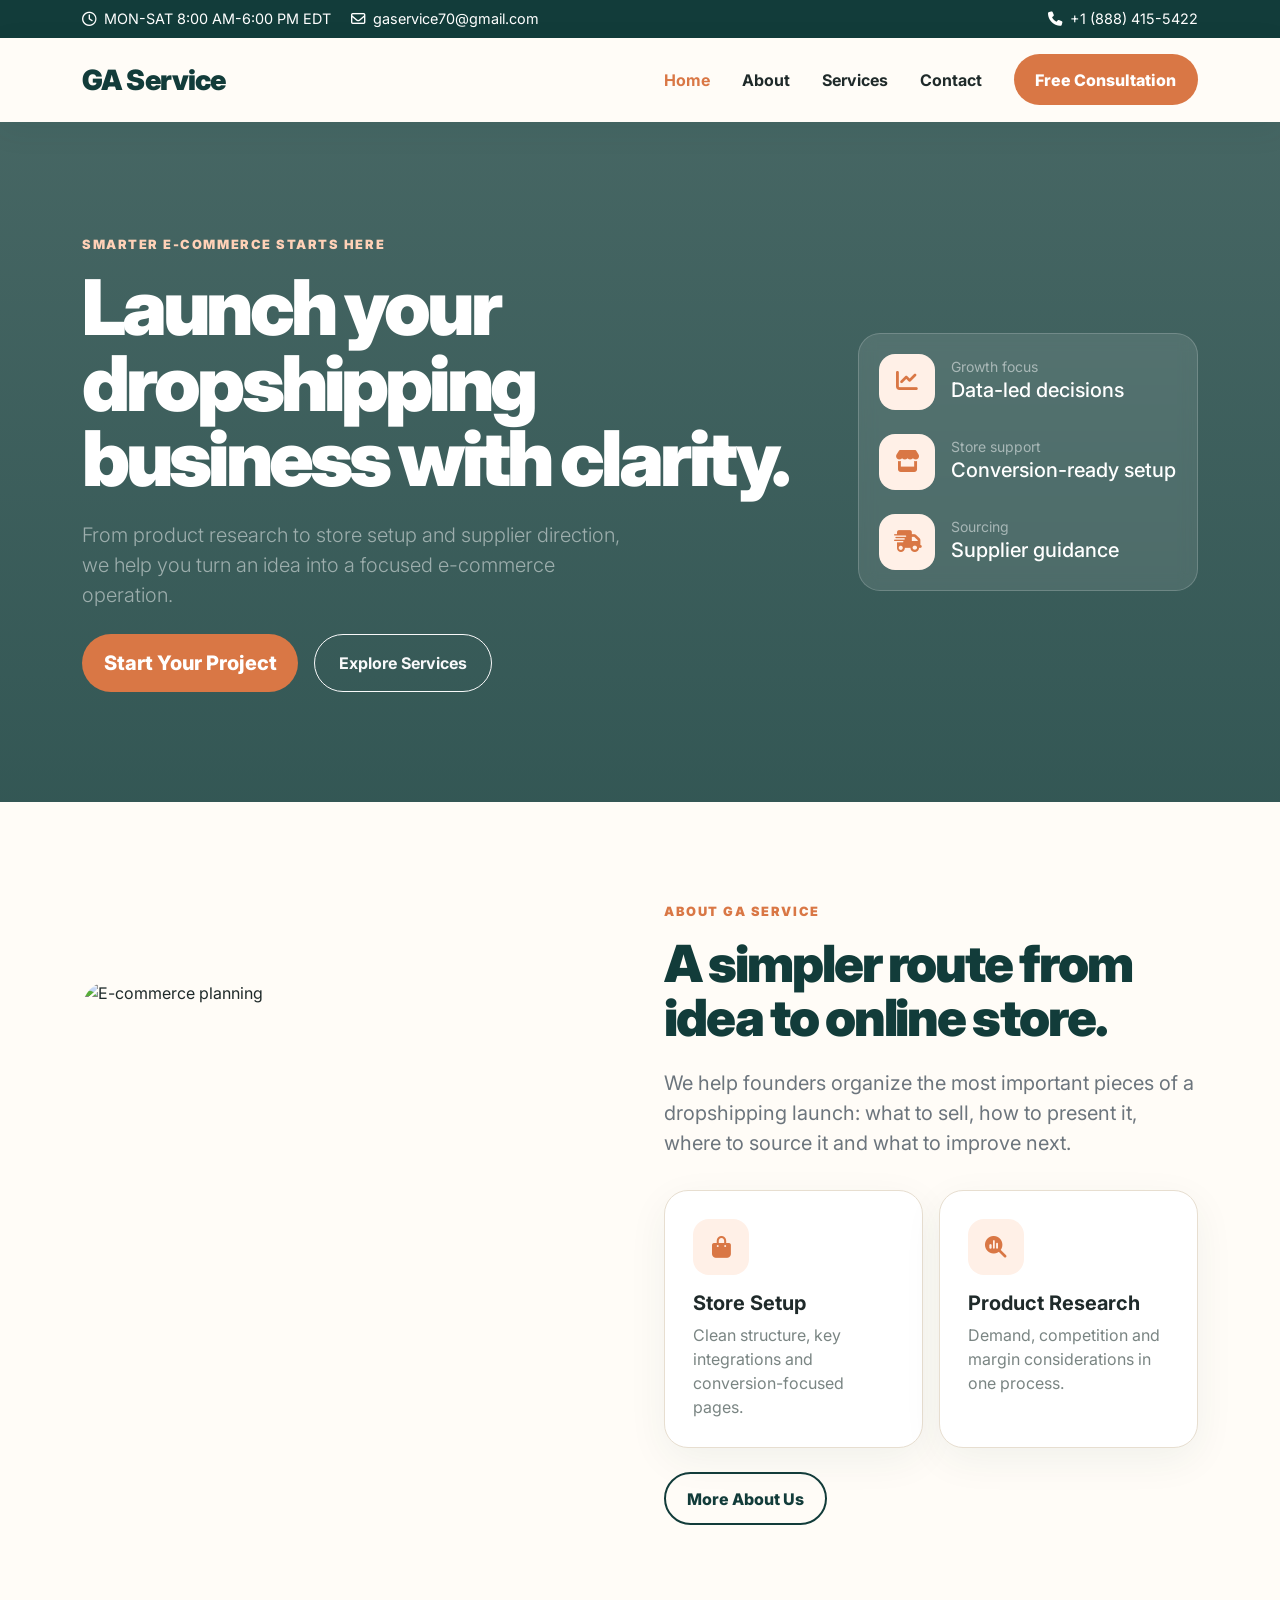
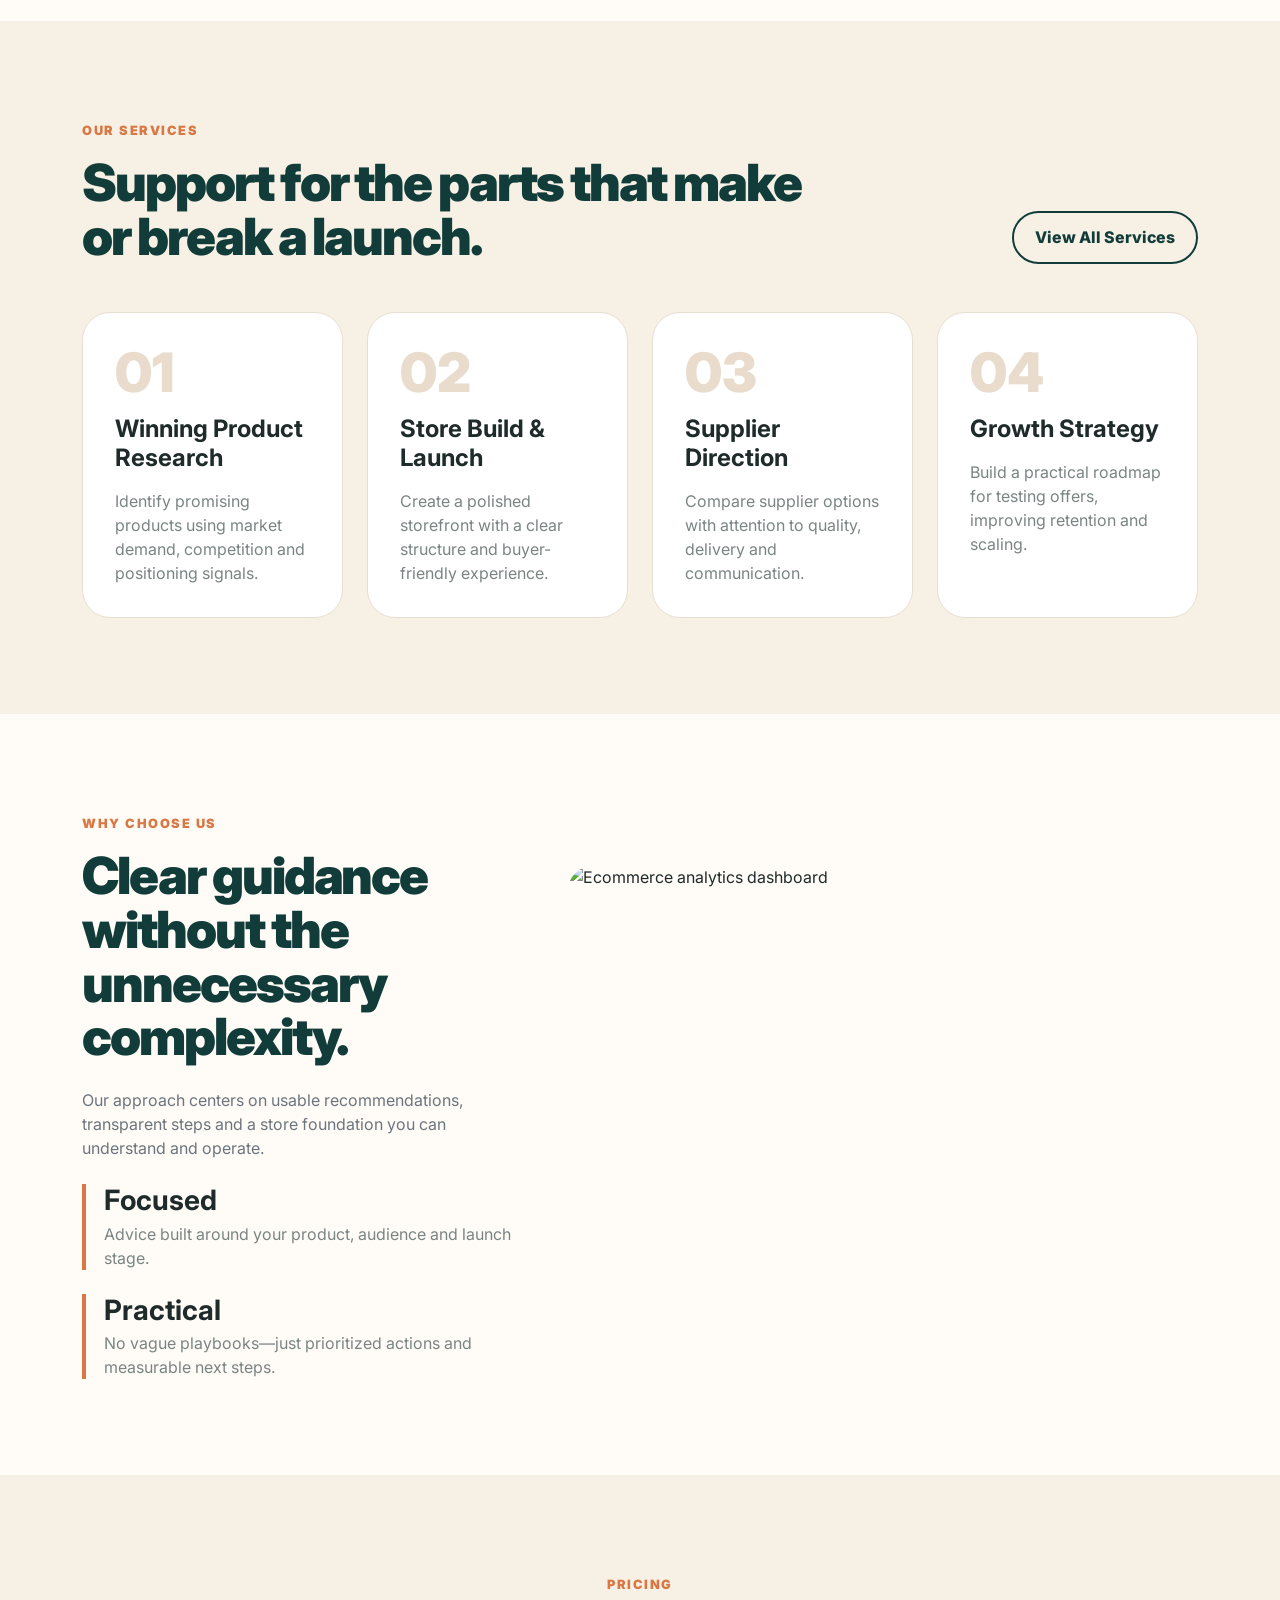
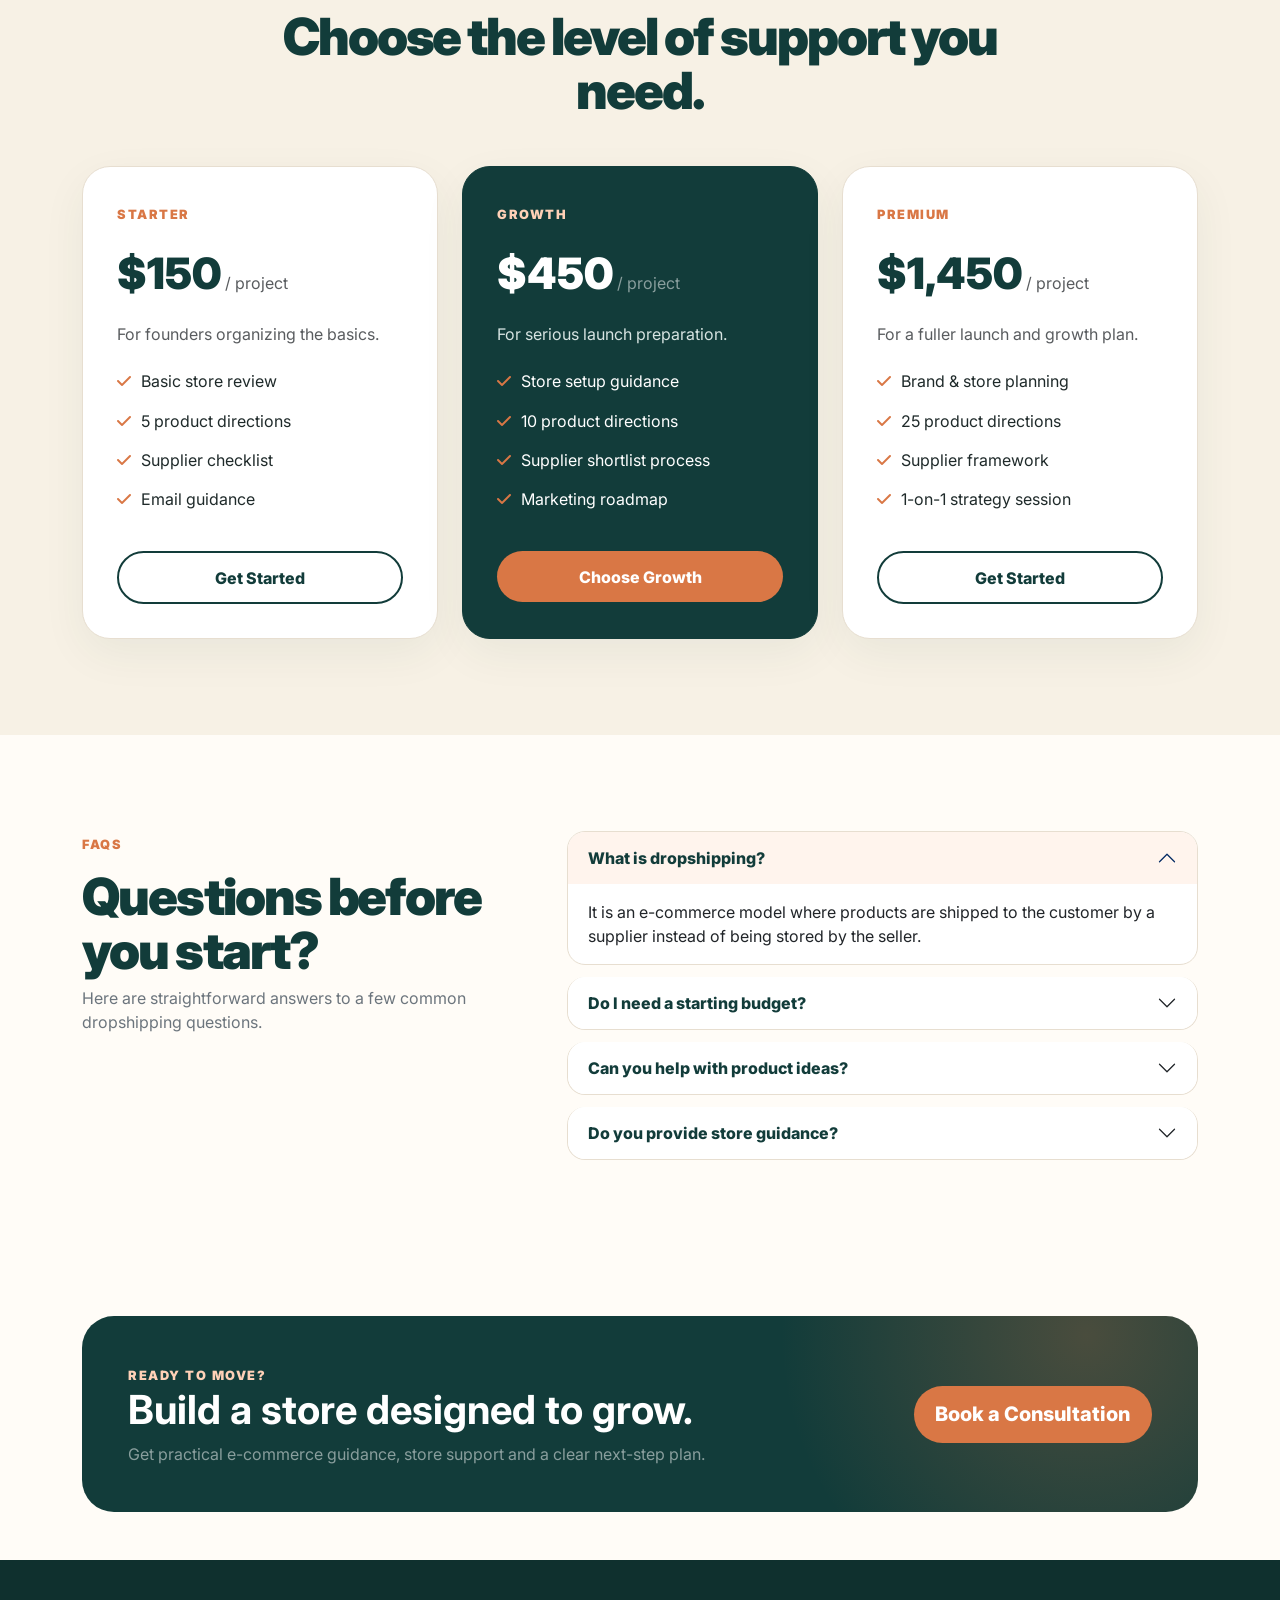
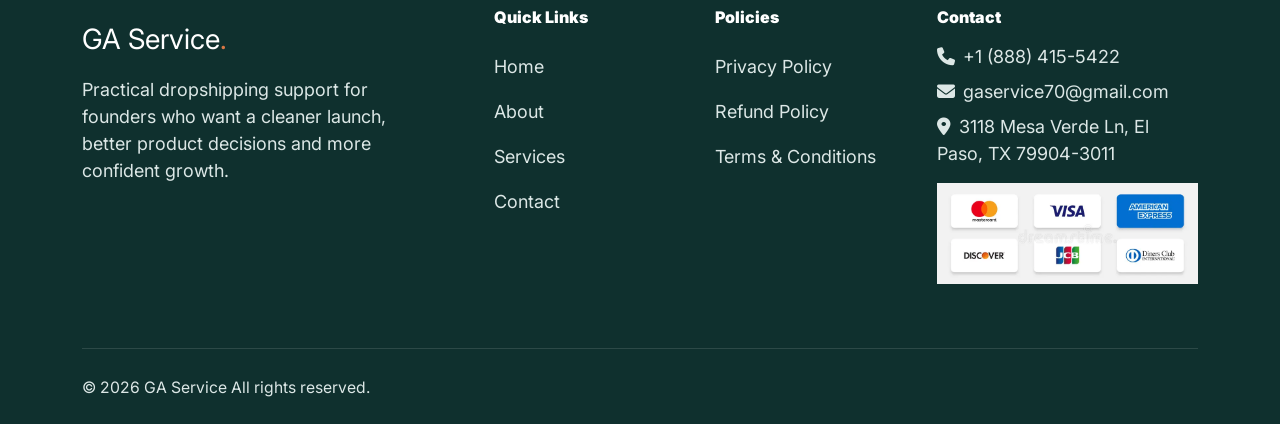
==== commit 298240df: "new" ====
--- a/index.html
+++ b/index.html
@@ -10,7 +10,9 @@
   <link href="https://fonts.googleapis.com/css2?family=Inter:wght@400;500;600;700;800;900&display=swap" rel="stylesheet">
   <link href="https://cdn.jsdelivr.net/npm/bootstrap@5.3.3/dist/css/bootstrap.min.css" rel="stylesheet">
   <link rel="stylesheet" href="https://cdnjs.cloudflare.com/ajax/libs/font-awesome/6.7.2/css/all.min.css">
-  <link rel="stylesheet" href="assets/style.css">
+  
+<link rel="stylesheet" href="https://cdnjs.cloudflare.com/ajax/libs/font-awesome/7.3.0/css/all.min.css" integrity="sha512-ApSLB1Pd3/bZN8fWB/RG9YhN/7bd9Hkf3AGaE2mPfebjrxagjuBtx2GcgdqIlJkUzwylBo61r9Xa9NmgBI0swA==" crossorigin="anonymous" referrerpolicy="no-referrer" />
+<link rel="stylesheet" href="assets/style.css">
 </head>
 <body>
 
--- a/assets/style.css
+++ b/assets/style.css
@@ -108,7 +108,7 @@
   background-image:radial-gradient(circle at 90% 10%,rgba(217,119,69,.28),transparent 30%);
   color:#fff;border-radius:32px;padding:46px
 }
-footer{background:#0F302E;color:#DCE7E6; font-size:18px; margin-top: 10px;}
+footer{background:#0F302E;color:#DCE7E6; font-size:18px}
 footer a{color:#DCE7E6 ; margin-top: 10px;}
 footer a:hover{color:#FFB78F}
 .footer-title{color:#fff;font-weight:900}
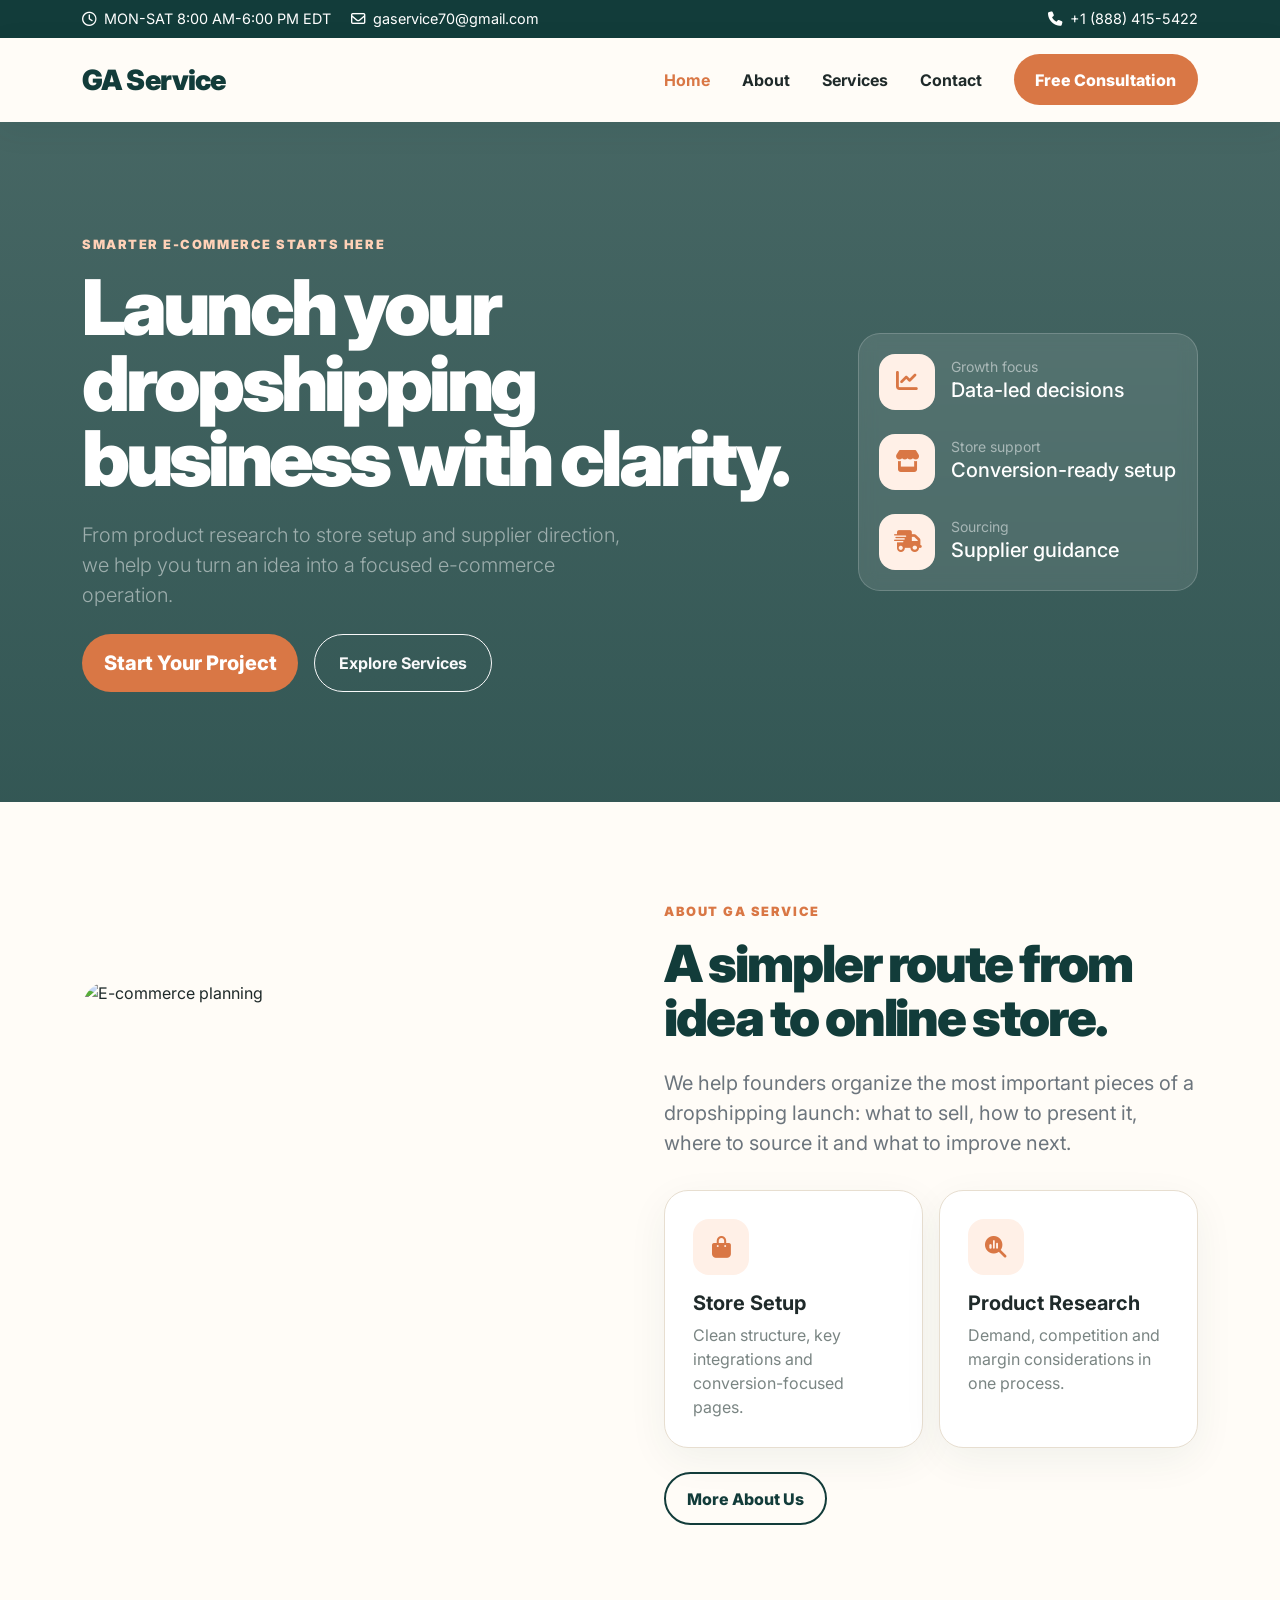
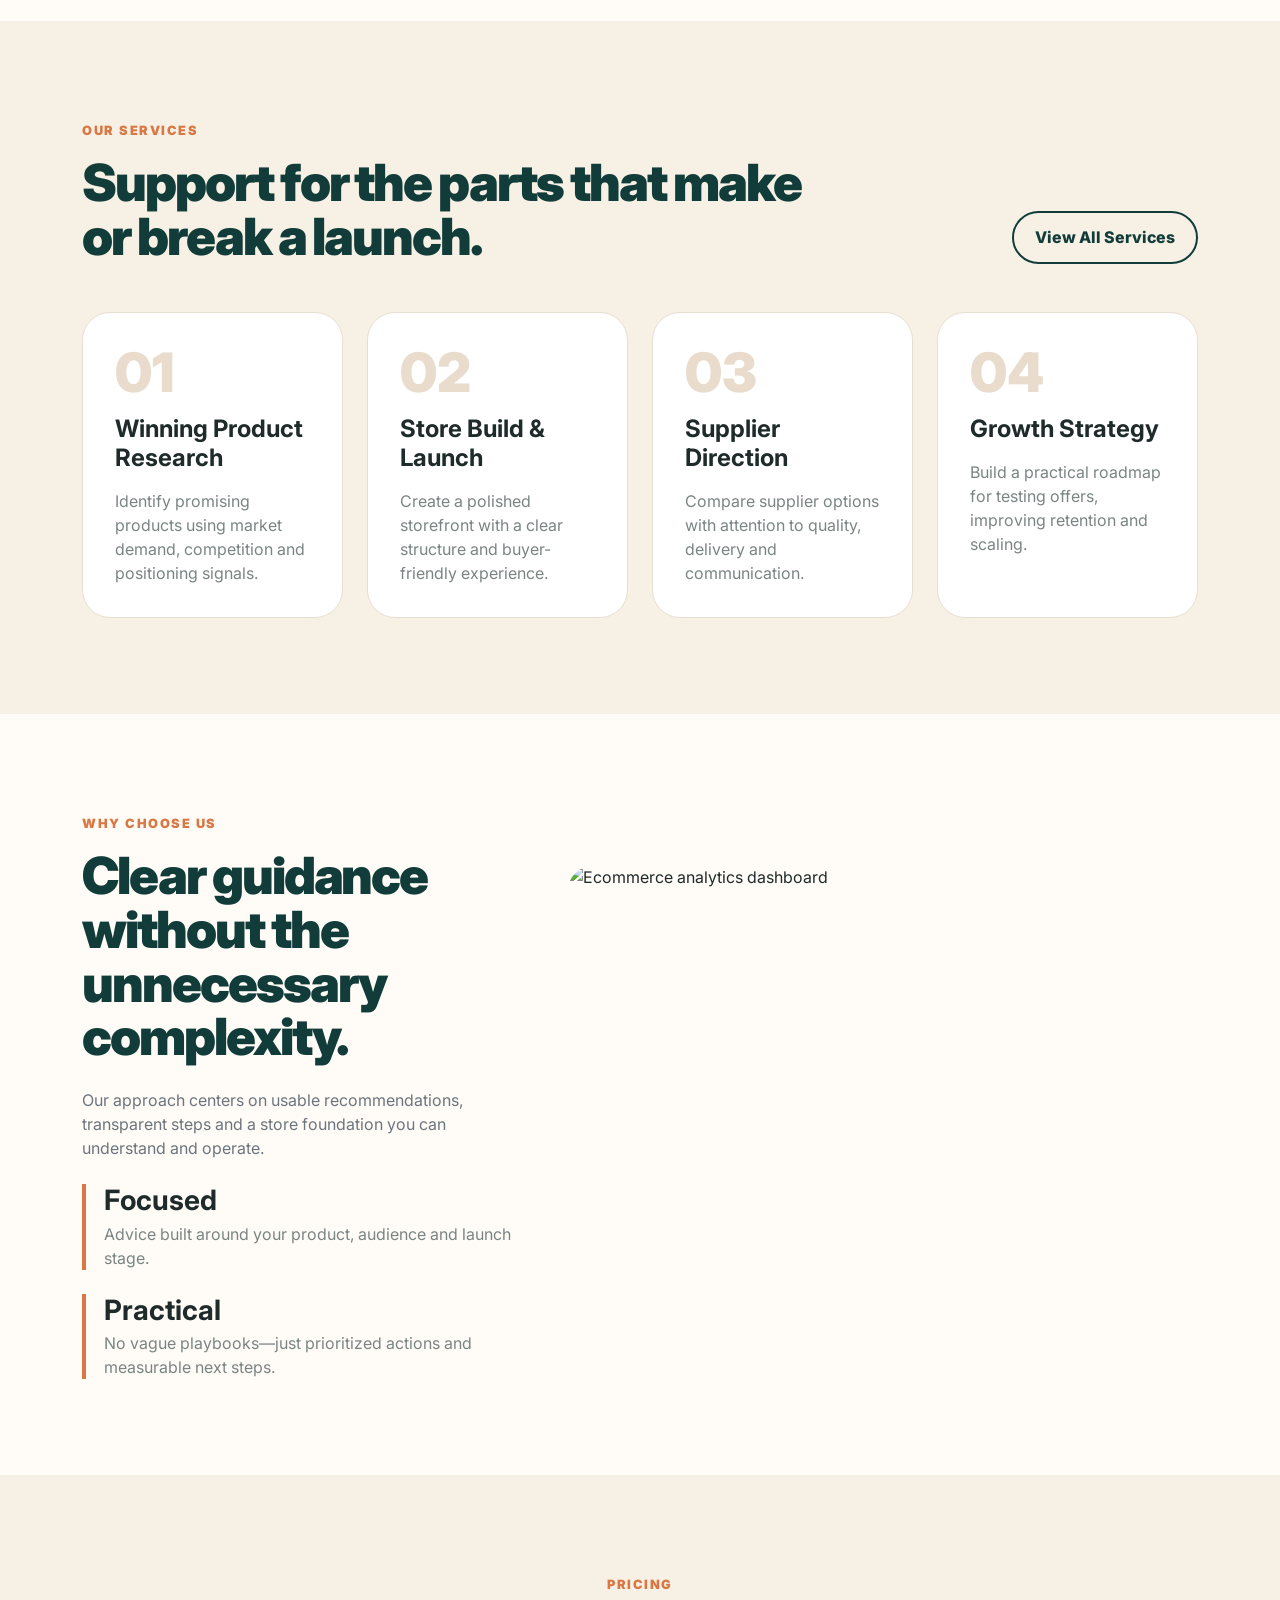
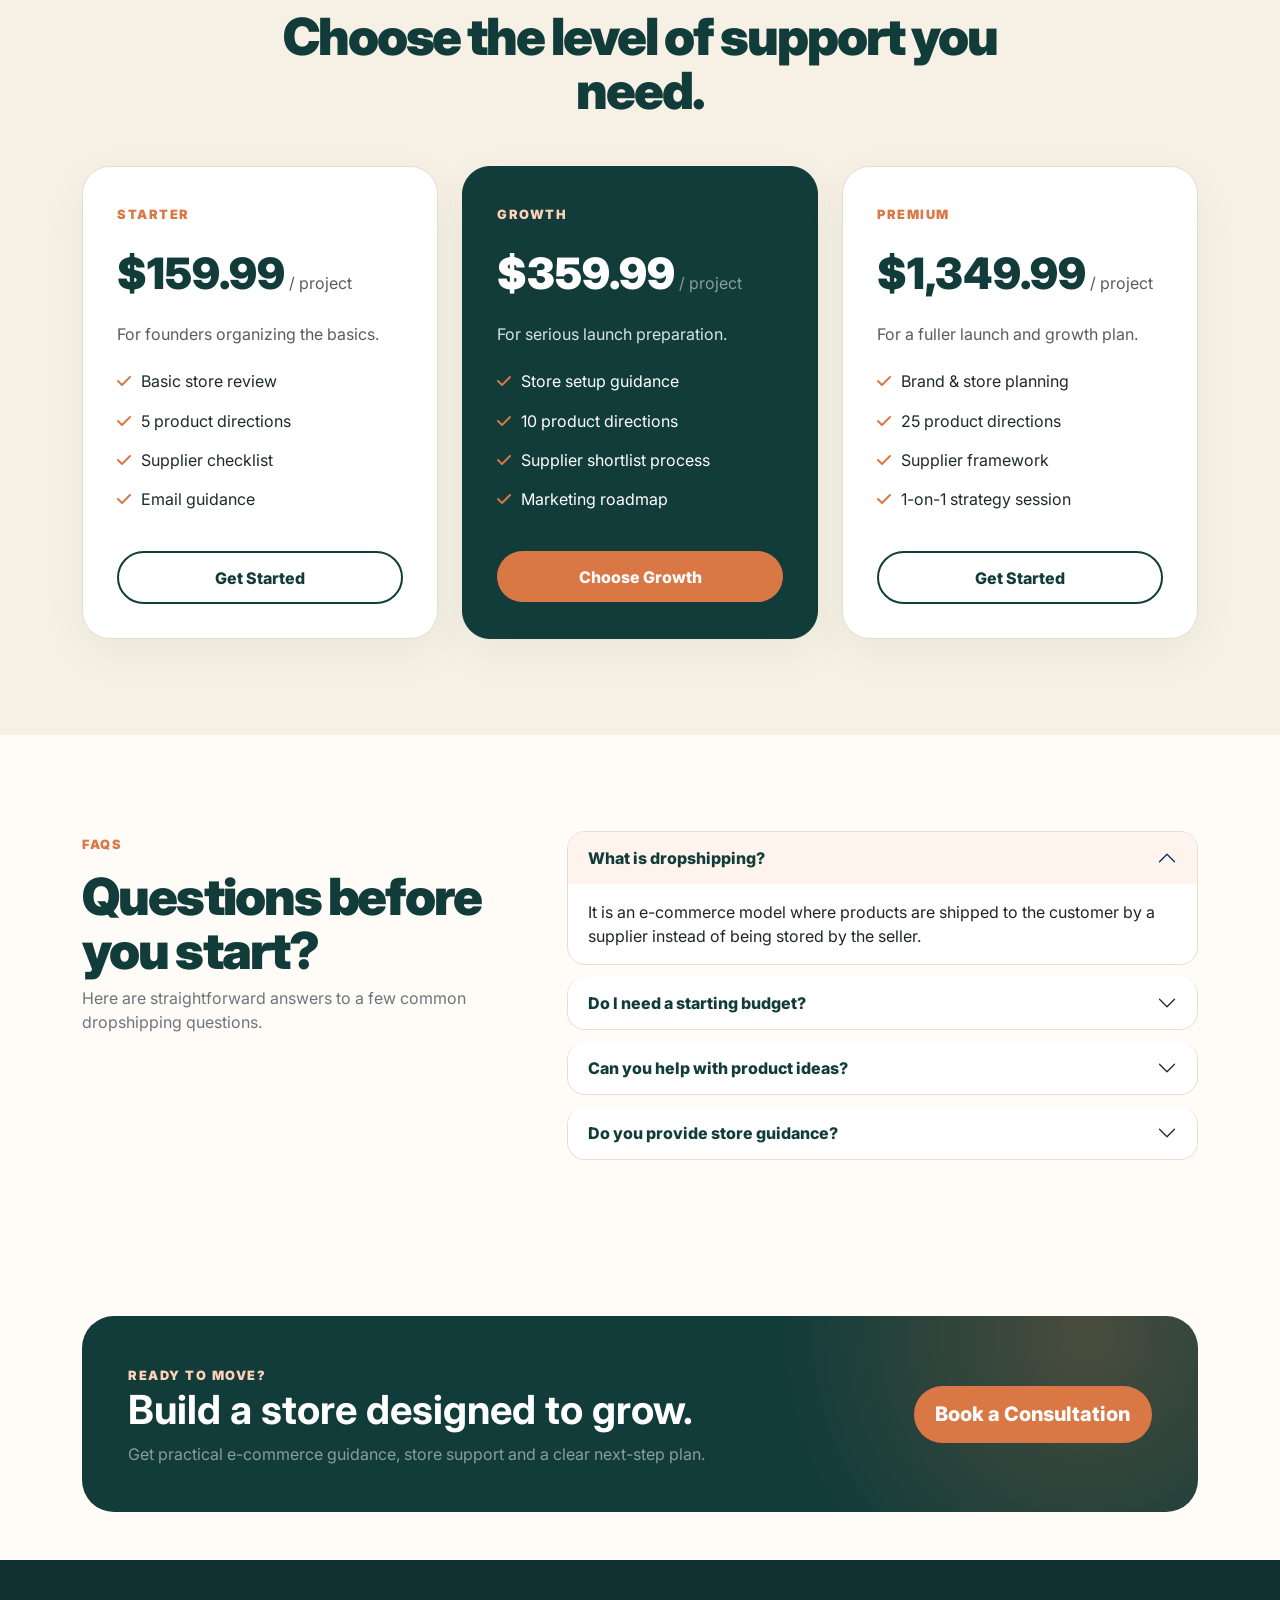
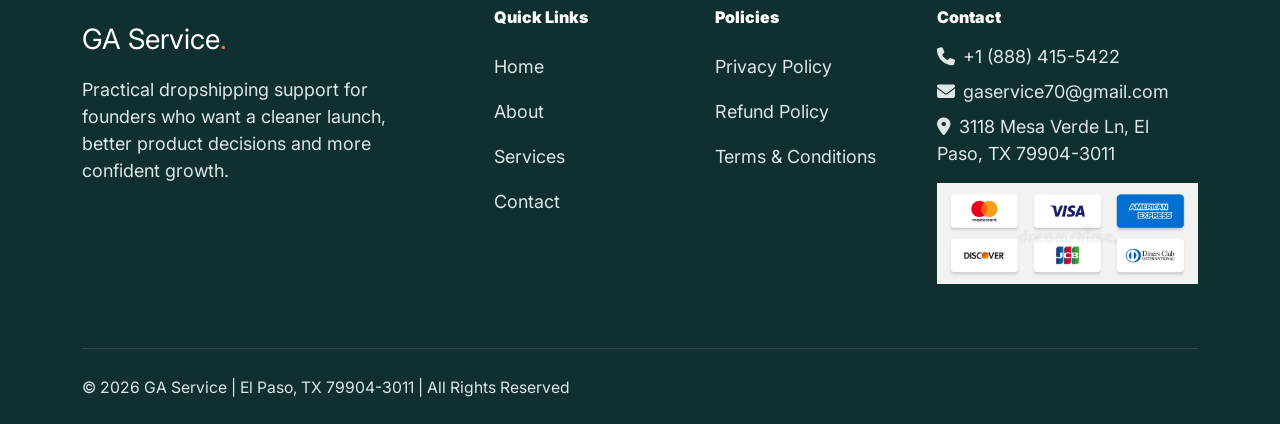
==== commit f2bf5c4d: "new" ====
--- a/index.html
+++ b/index.html
@@ -127,9 +127,9 @@
       <span class="eyebrow mb-3">Pricing</span><h2 class="section-title">Choose the level of support you need.</h2>
     </div>
     <div class="row g-4">
-      <div class="col-lg-4"><div class="price-card"><span class="eyebrow">Starter</span><div class="price my-3">$150<span class="fs-6 fw-normal text-muted"> / project</span></div><p class="text-muted">For founders organizing the basics.</p><ul class="list-check"><li><i class="fa-solid fa-check"></i>Basic store review</li><li><i class="fa-solid fa-check"></i>5 product directions</li><li><i class="fa-solid fa-check"></i>Supplier checklist</li><li><i class="fa-solid fa-check"></i>Email guidance</li></ul><a href="contact.html" class="btn btn-outline-main w-100 mt-3">Get Started</a></div></div>
-      <div class="col-lg-4"><div class="price-card featured"><span class="eyebrow eyebrow-light">Growth</span><div class="price my-3">$450<span class="fs-6 fw-normal text-white-50"> / project</span></div><p class="text-muted">For serious launch preparation.</p><ul class="list-check"><li><i class="fa-solid fa-check"></i>Store setup guidance</li><li><i class="fa-solid fa-check"></i>10 product directions</li><li><i class="fa-solid fa-check"></i>Supplier shortlist process</li><li><i class="fa-solid fa-check"></i>Marketing roadmap</li></ul><a href="contact.html" class="btn btn-main w-100 mt-3">Choose Growth</a></div></div>
-      <div class="col-lg-4"><div class="price-card"><span class="eyebrow">Premium</span><div class="price my-3">$1,450<span class="fs-6 fw-normal text-muted"> / project</span></div><p class="text-muted">For a fuller launch and growth plan.</p><ul class="list-check"><li><i class="fa-solid fa-check"></i>Brand & store planning</li><li><i class="fa-solid fa-check"></i>25 product directions</li><li><i class="fa-solid fa-check"></i>Supplier framework</li><li><i class="fa-solid fa-check"></i>1-on-1 strategy session</li></ul><a href="contact.html" class="btn btn-outline-main w-100 mt-3">Get Started</a></div></div>
+      <div class="col-lg-4"><div class="price-card"><span class="eyebrow">Starter</span><div class="price my-3">$159.99<span class="fs-6 fw-normal text-muted"> / project</span></div><p class="text-muted">For founders organizing the basics.</p><ul class="list-check"><li><i class="fa-solid fa-check"></i>Basic store review</li><li><i class="fa-solid fa-check"></i>5 product directions</li><li><i class="fa-solid fa-check"></i>Supplier checklist</li><li><i class="fa-solid fa-check"></i>Email guidance</li></ul><a href="contact.html" class="btn btn-outline-main w-100 mt-3">Get Started</a></div></div>
+      <div class="col-lg-4"><div class="price-card featured"><span class="eyebrow eyebrow-light">Growth</span><div class="price my-3">$359.99<span class="fs-6 fw-normal text-white-50"> / project</span></div><p class="text-muted">For serious launch preparation.</p><ul class="list-check"><li><i class="fa-solid fa-check"></i>Store setup guidance</li><li><i class="fa-solid fa-check"></i>10 product directions</li><li><i class="fa-solid fa-check"></i>Supplier shortlist process</li><li><i class="fa-solid fa-check"></i>Marketing roadmap</li></ul><a href="contact.html" class="btn btn-main w-100 mt-3">Choose Growth</a></div></div>
+      <div class="col-lg-4"><div class="price-card"><span class="eyebrow">Premium</span><div class="price my-3">$1,349.99<span class="fs-6 fw-normal text-muted"> / project</span></div><p class="text-muted">For a fuller launch and growth plan.</p><ul class="list-check"><li><i class="fa-solid fa-check"></i>Brand & store planning</li><li><i class="fa-solid fa-check"></i>25 product directions</li><li><i class="fa-solid fa-check"></i>Supplier framework</li><li><i class="fa-solid fa-check"></i>1-on-1 strategy session</li></ul><a href="contact.html" class="btn btn-outline-main w-100 mt-3">Get Started</a></div></div>
     </div>
   </div>
 </section>
@@ -199,7 +199,7 @@
       </div>
     </div>
     <div class="footer-bottom py-4 text-center text-md-start">
-      <small>© 2026 GA Service All rights reserved.</small>
+      <small>© 2026 GA Service | El Paso, TX 79904-3011 | All Rights Reserved</small>
     </div>
   </div>
 </footer>
